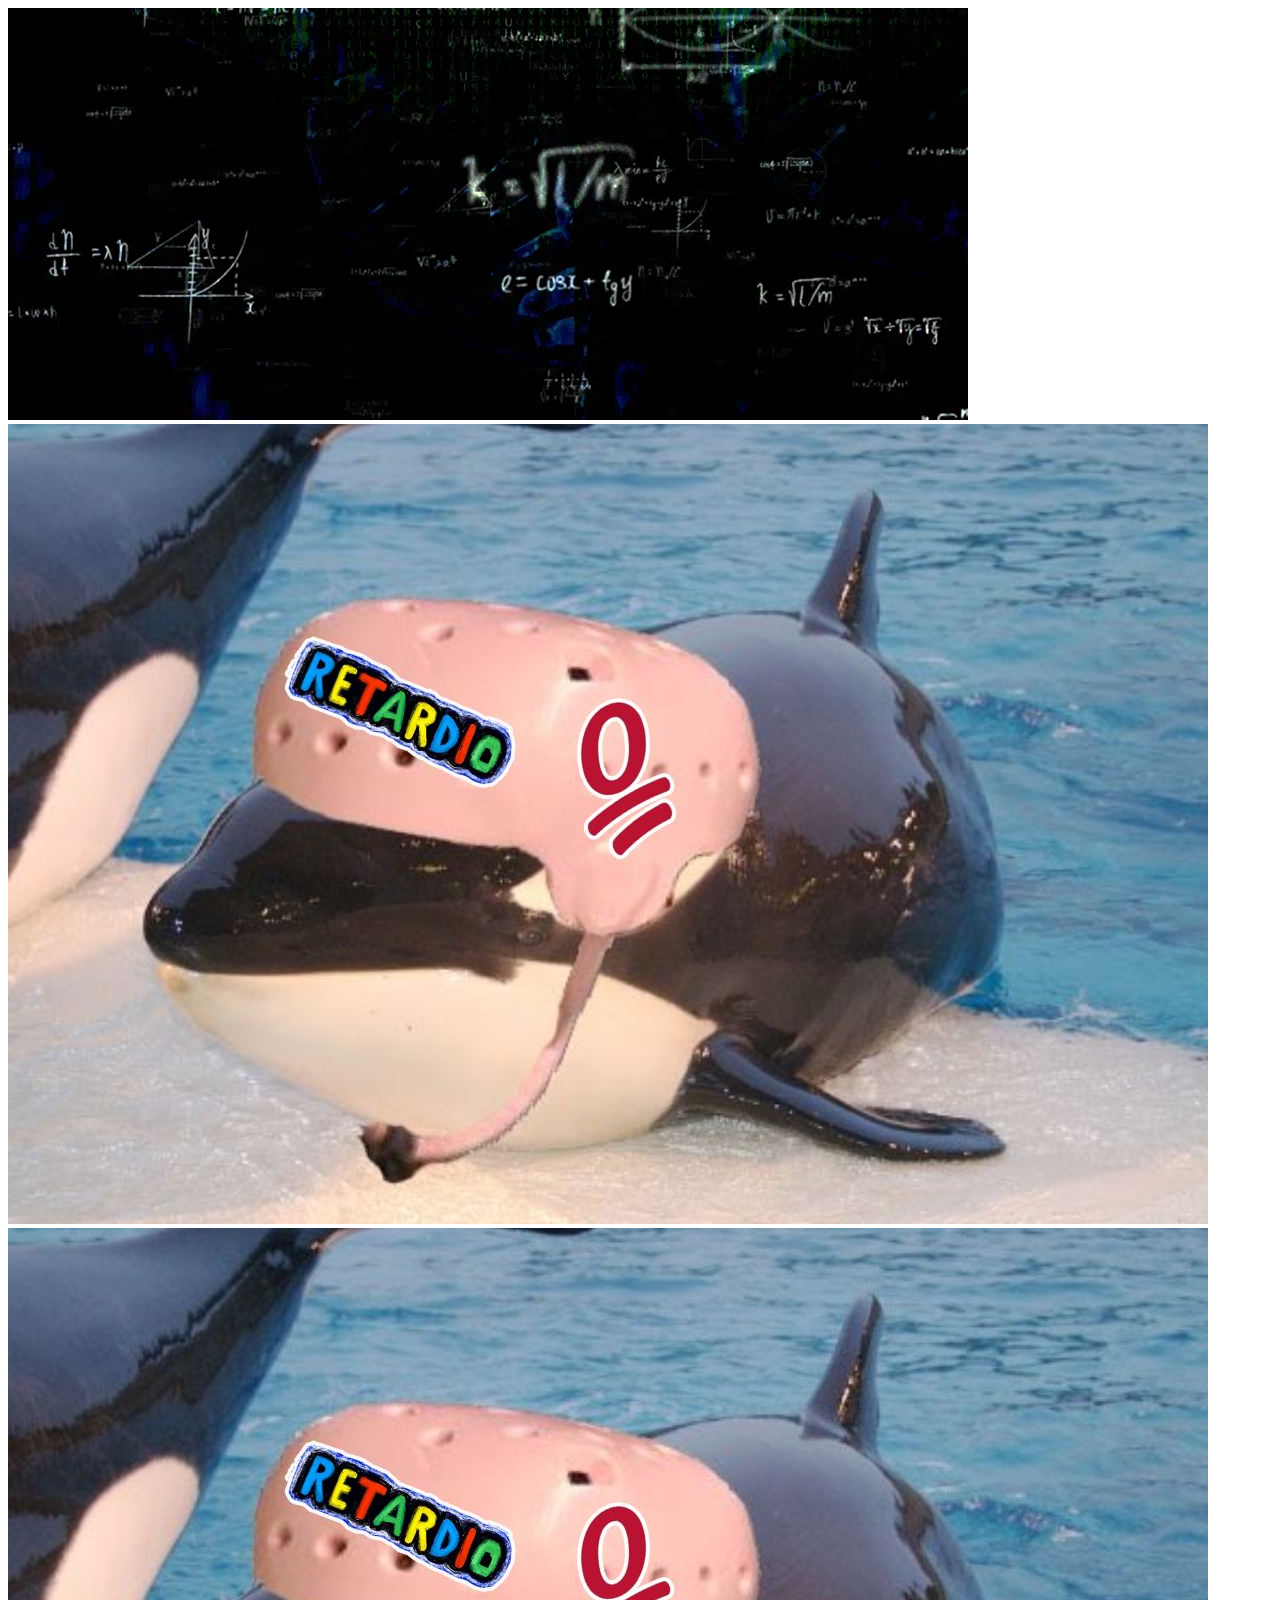
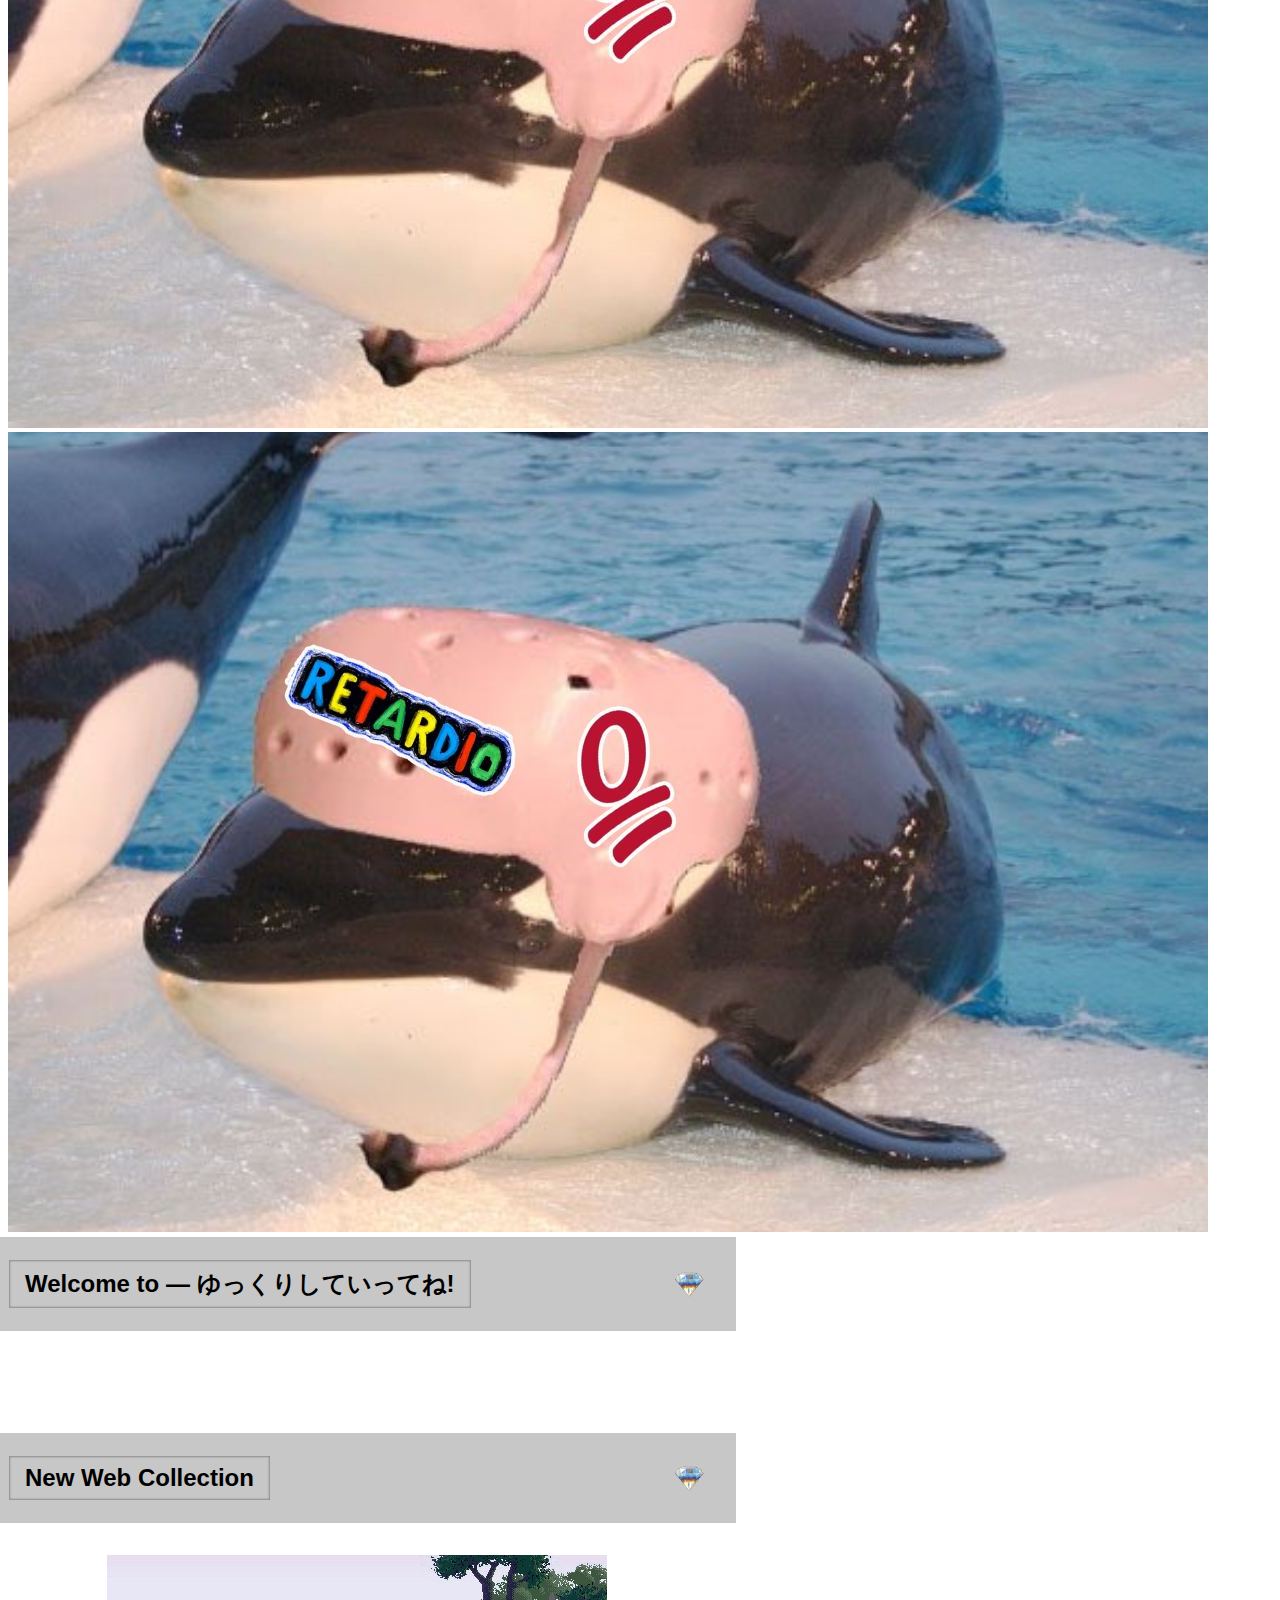
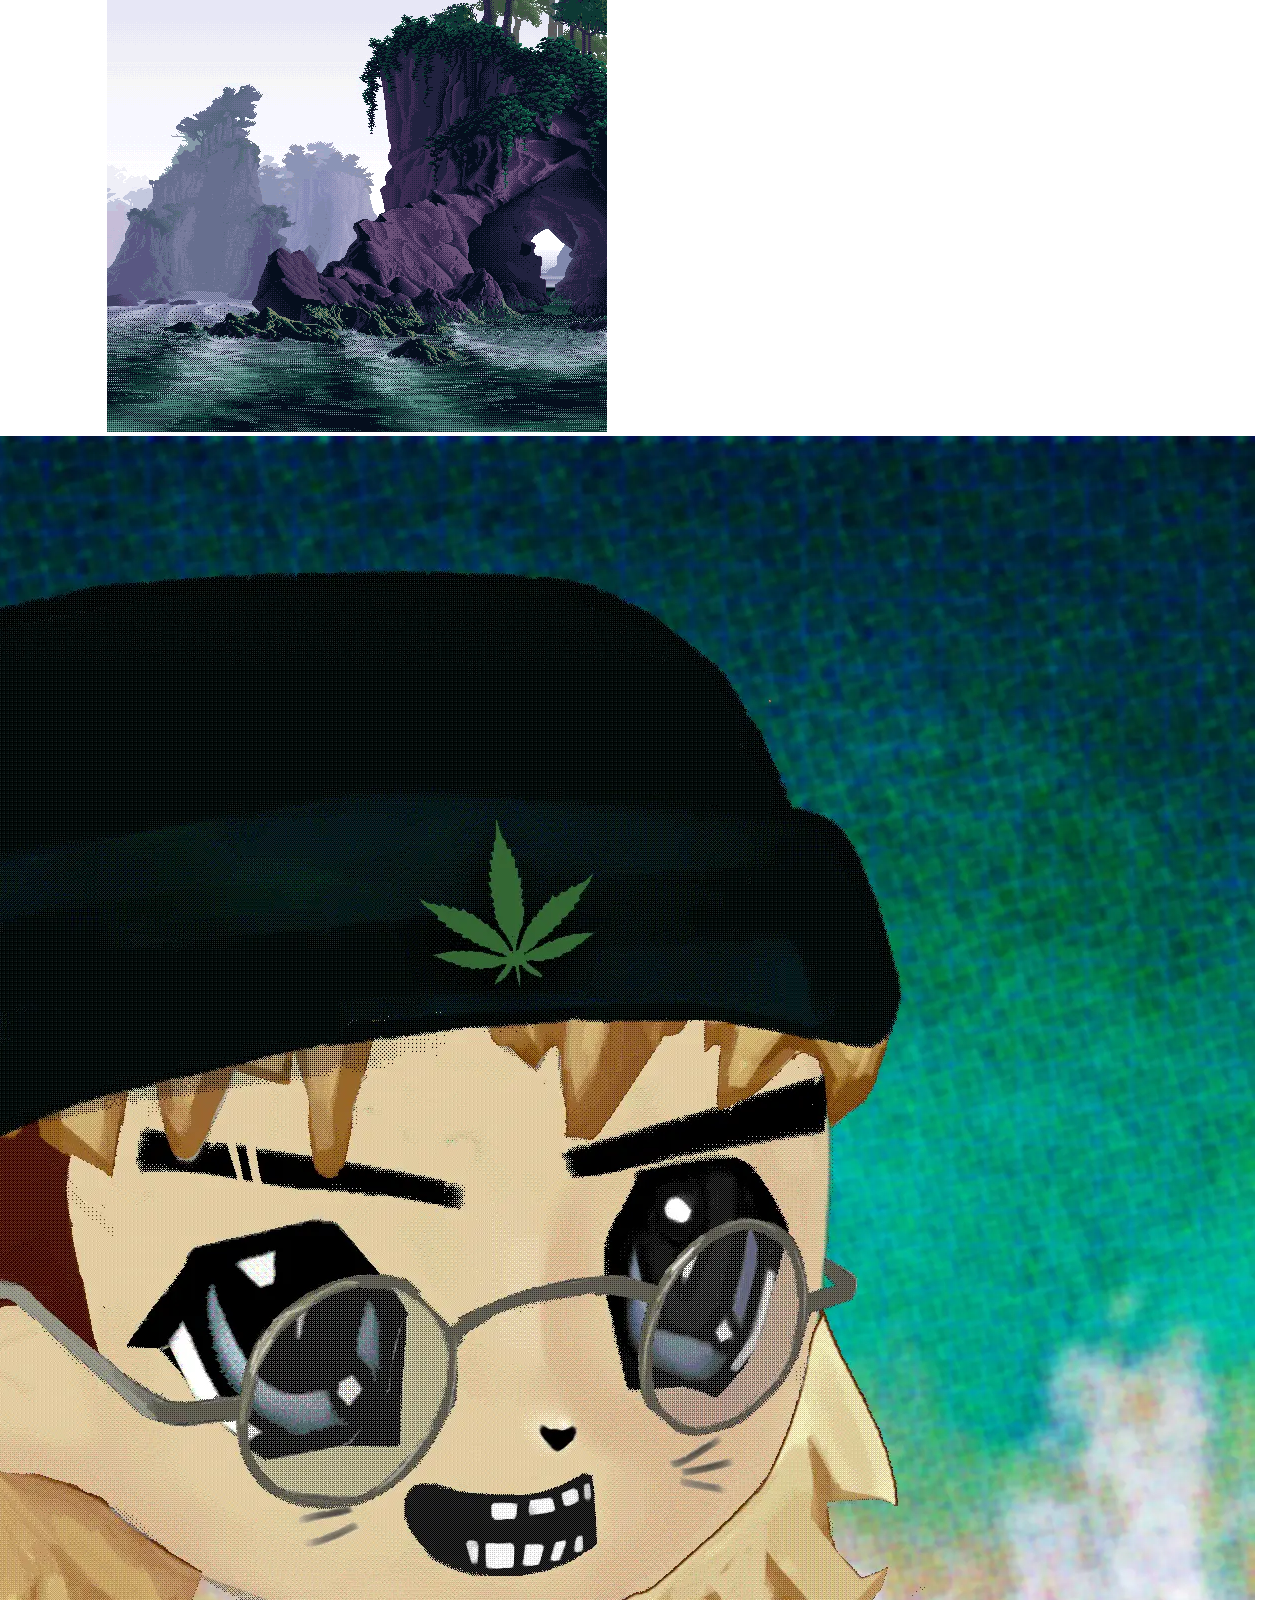
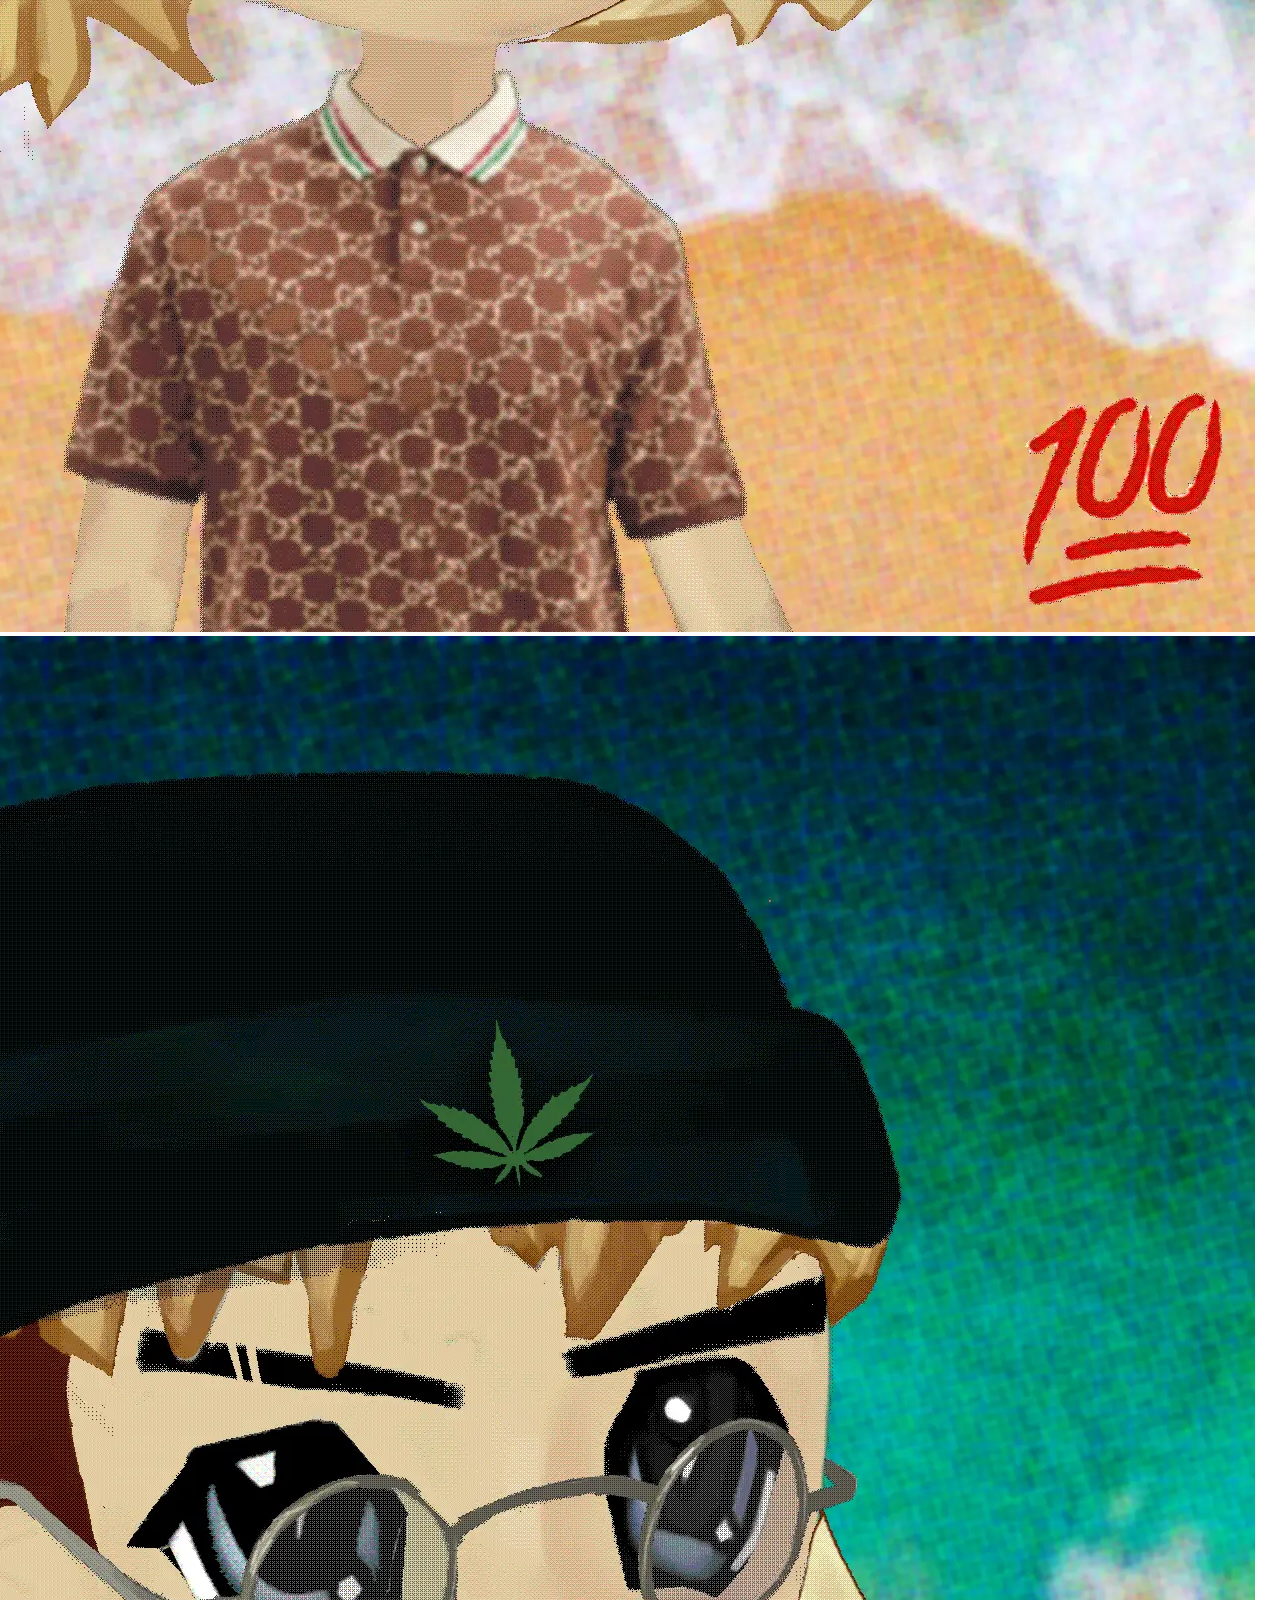
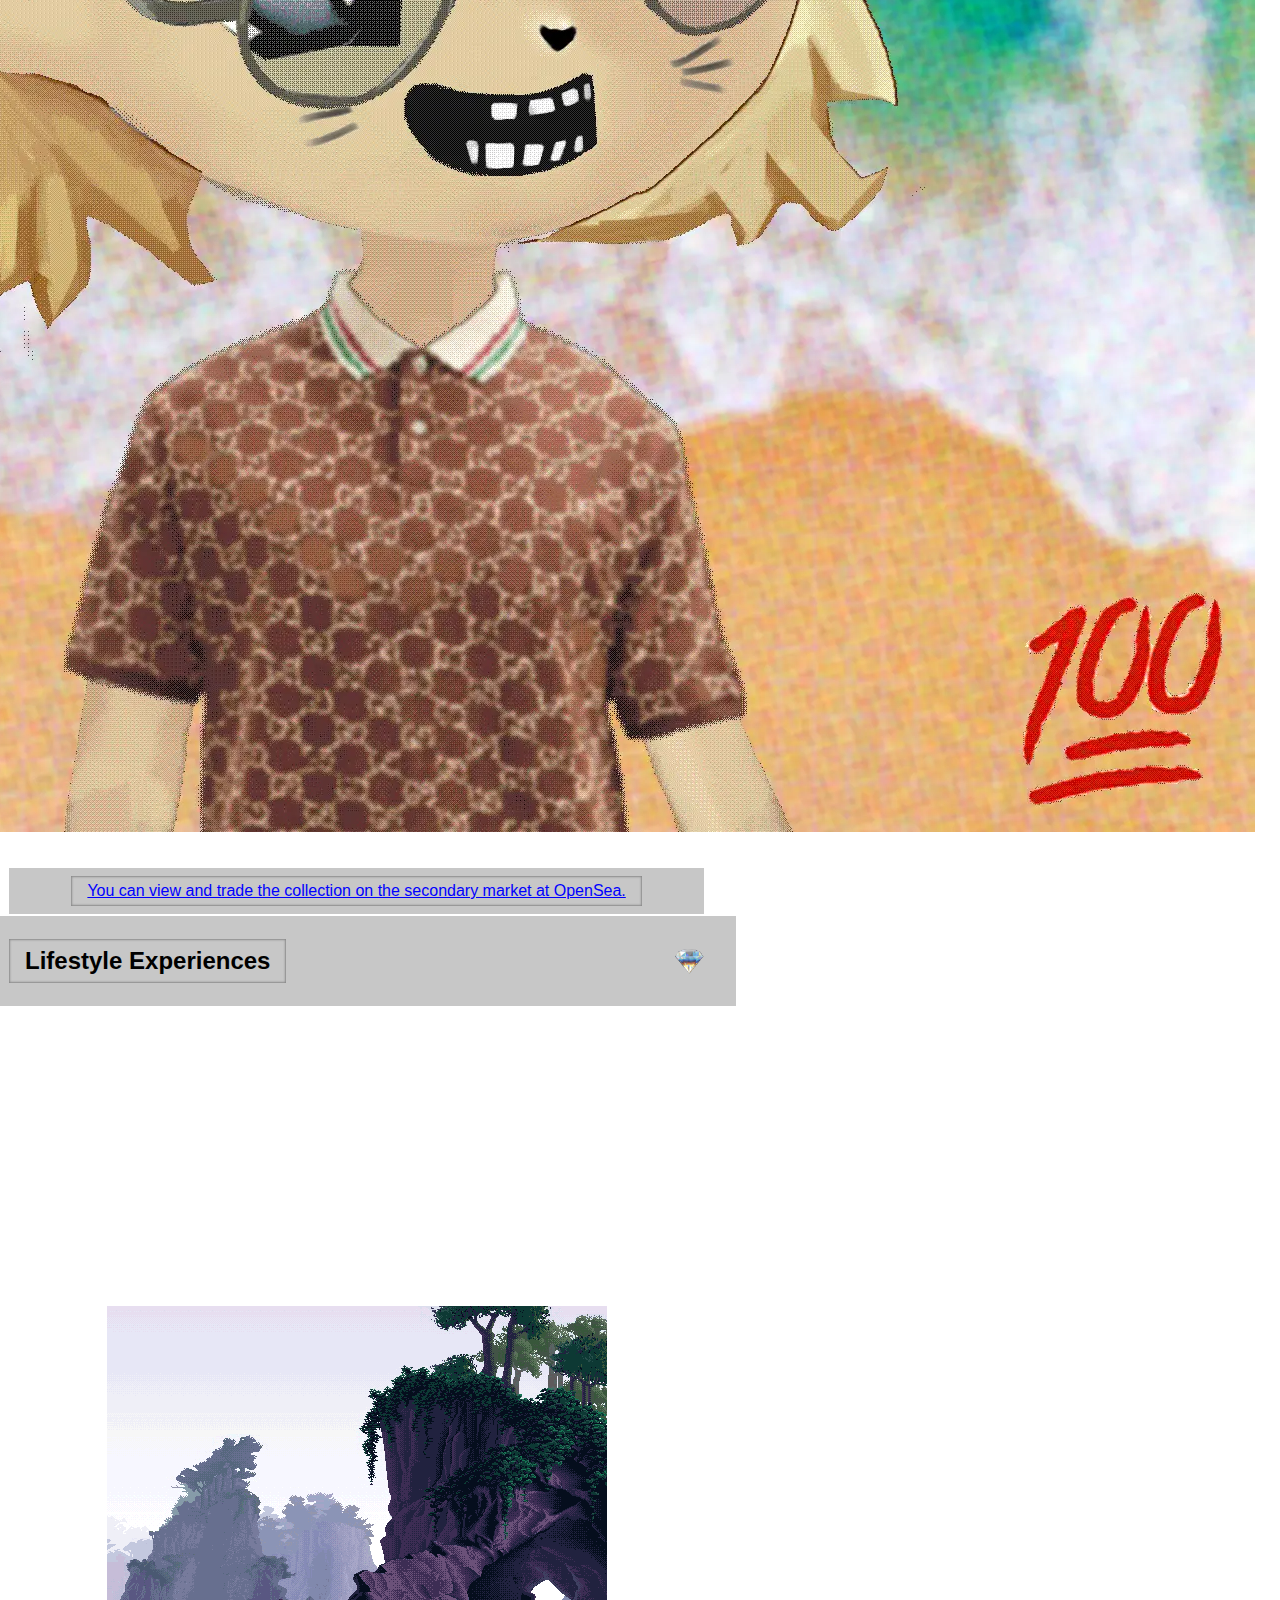
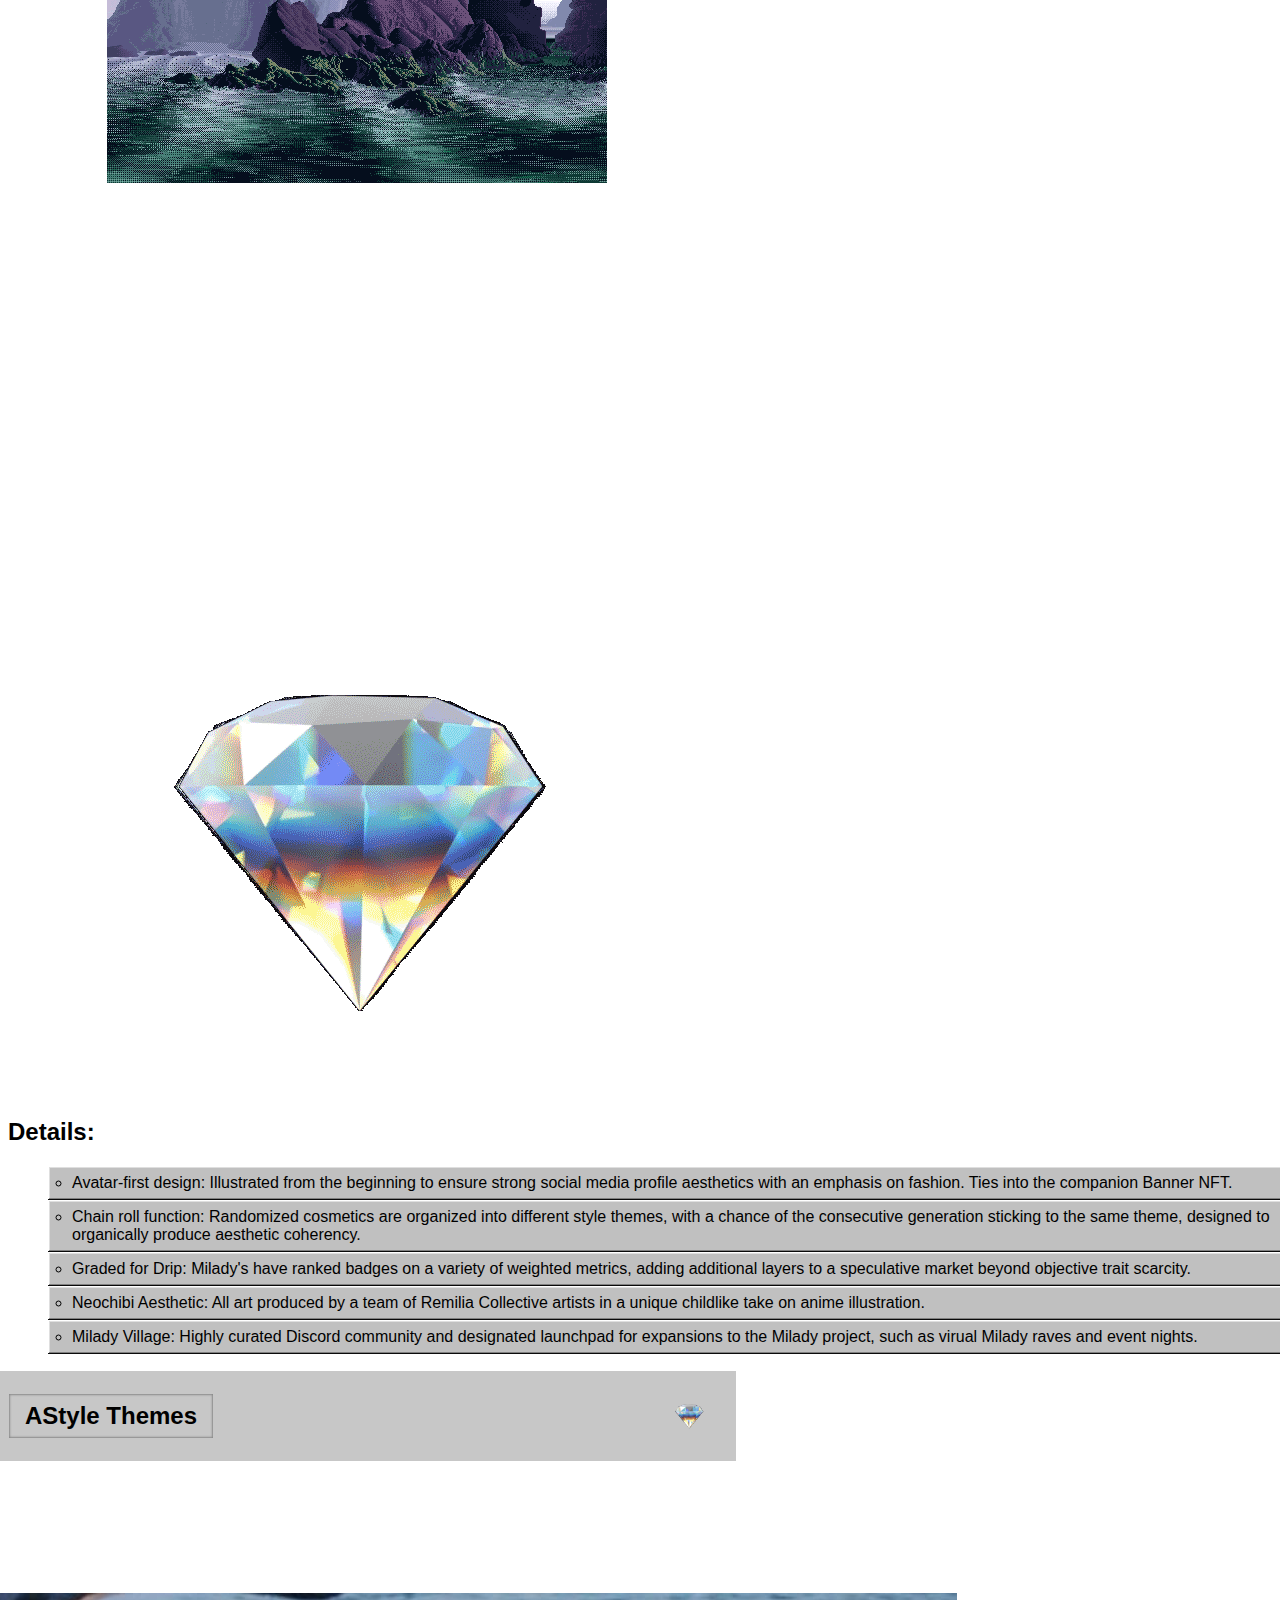
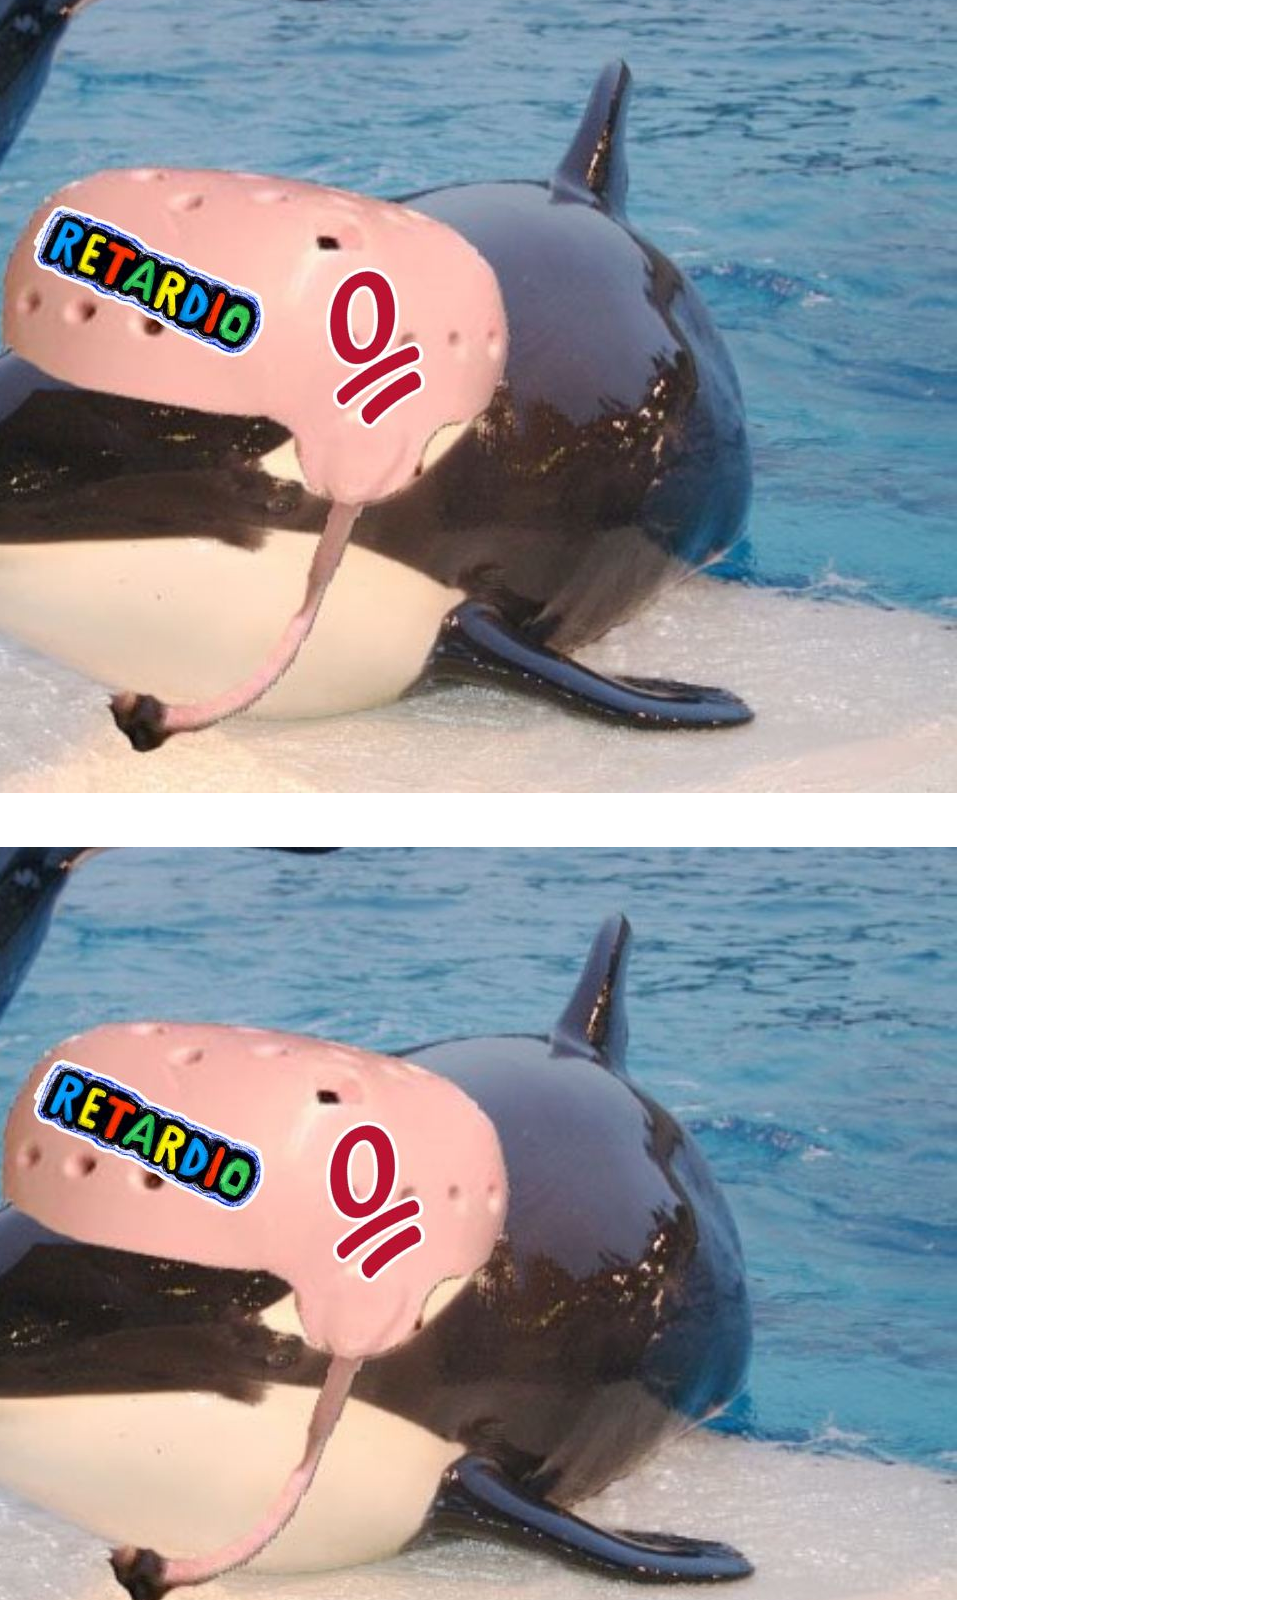
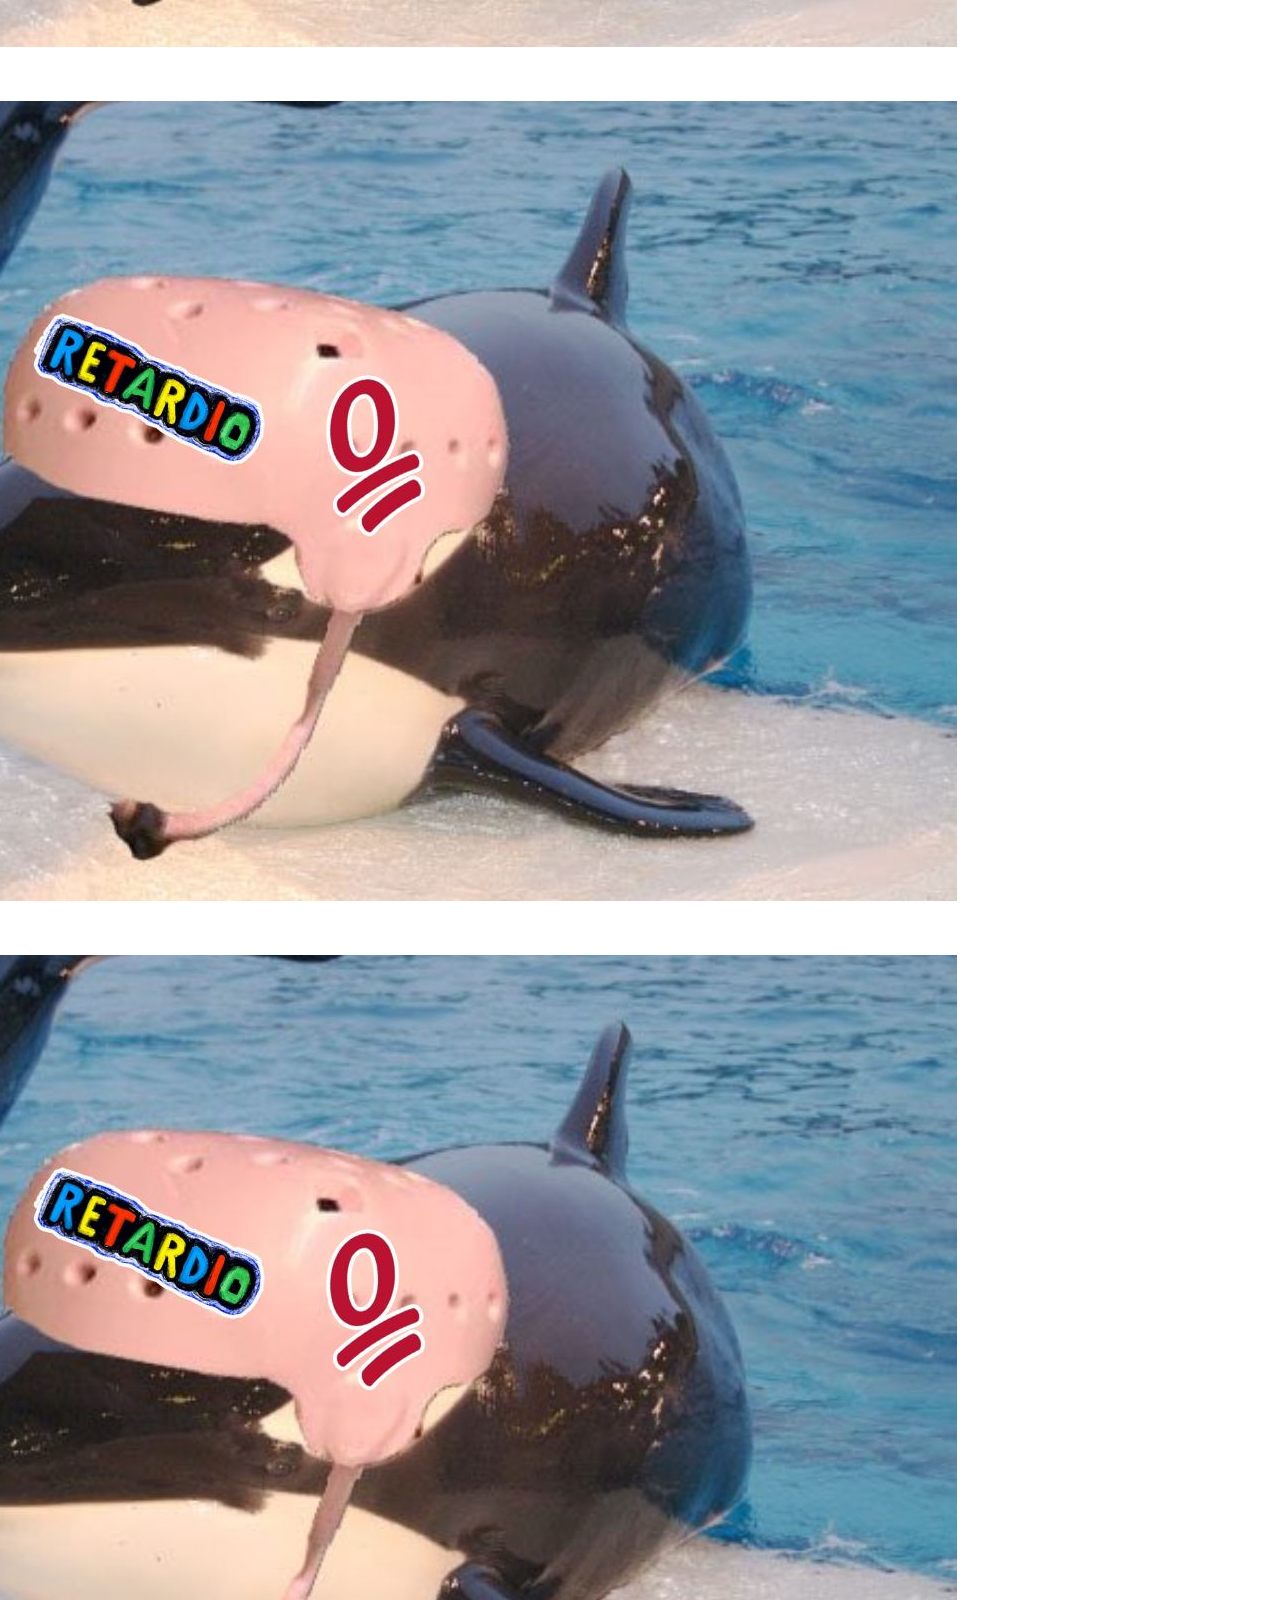
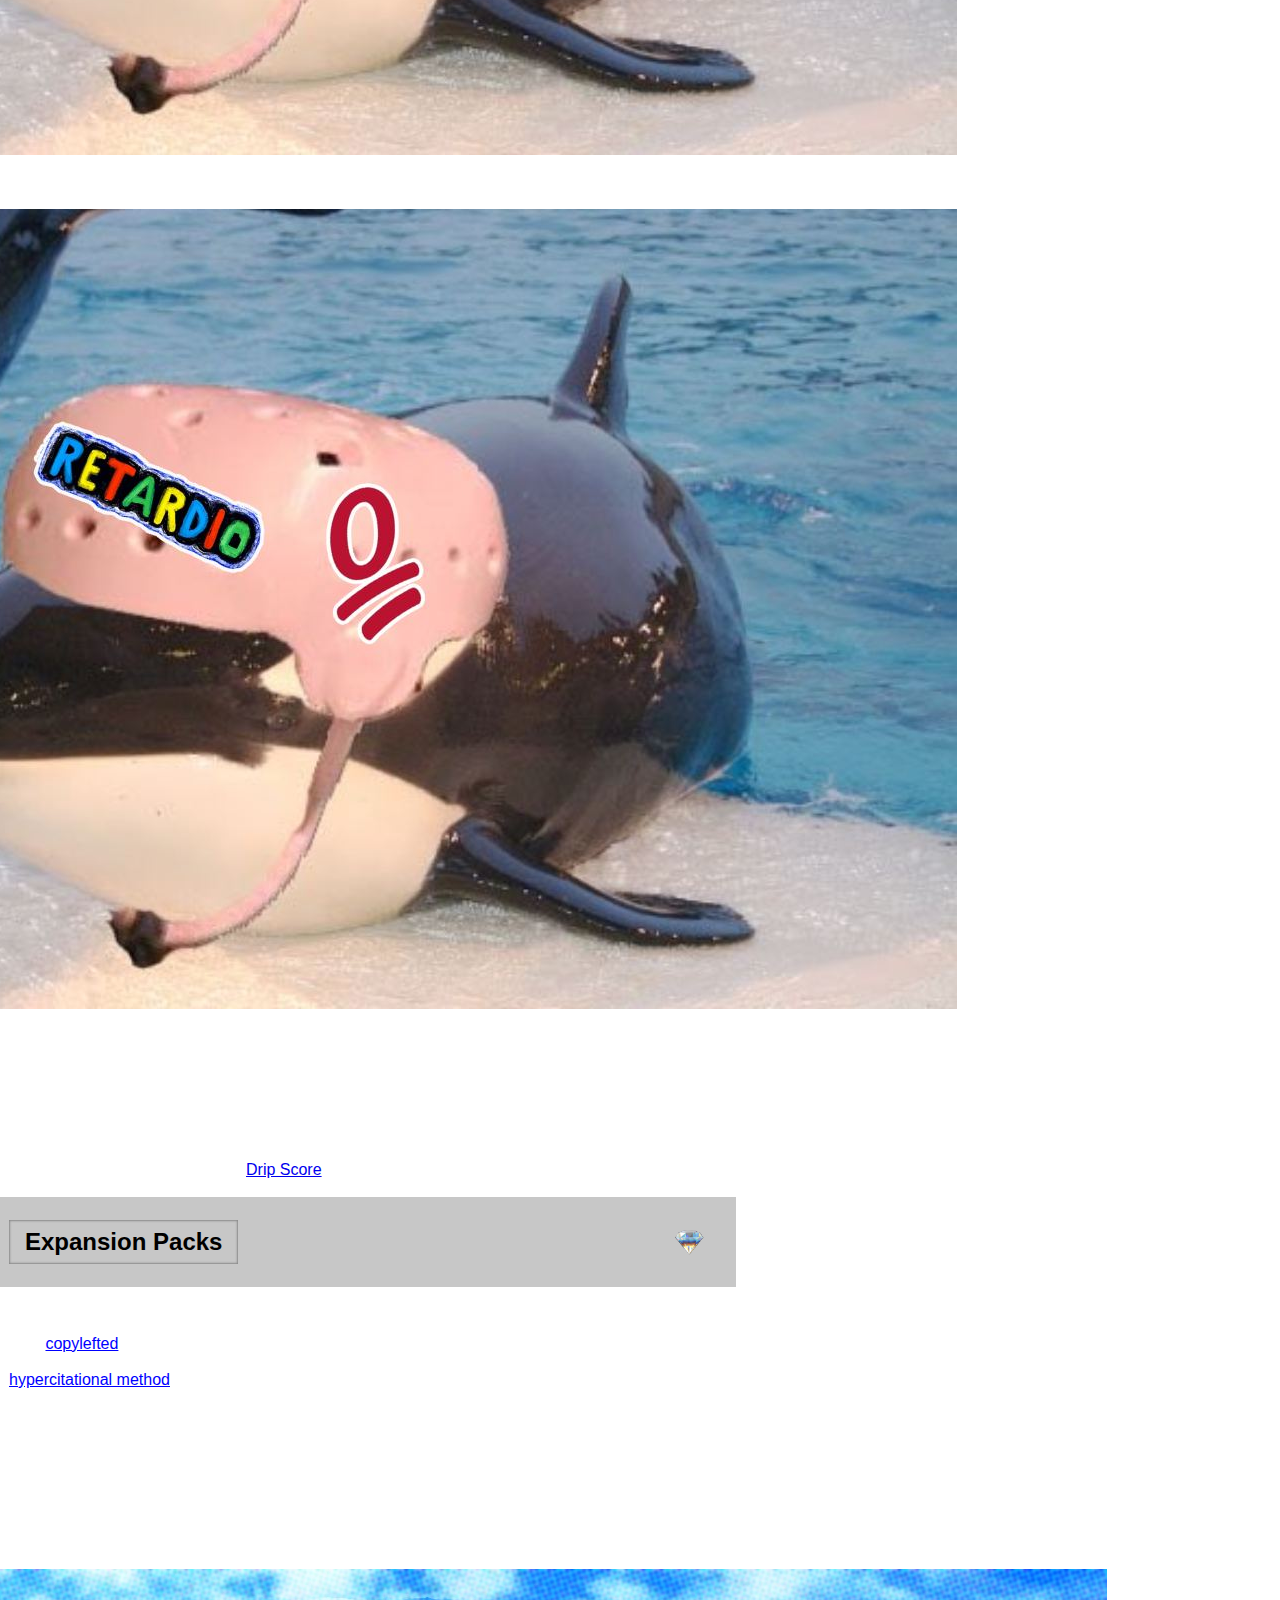
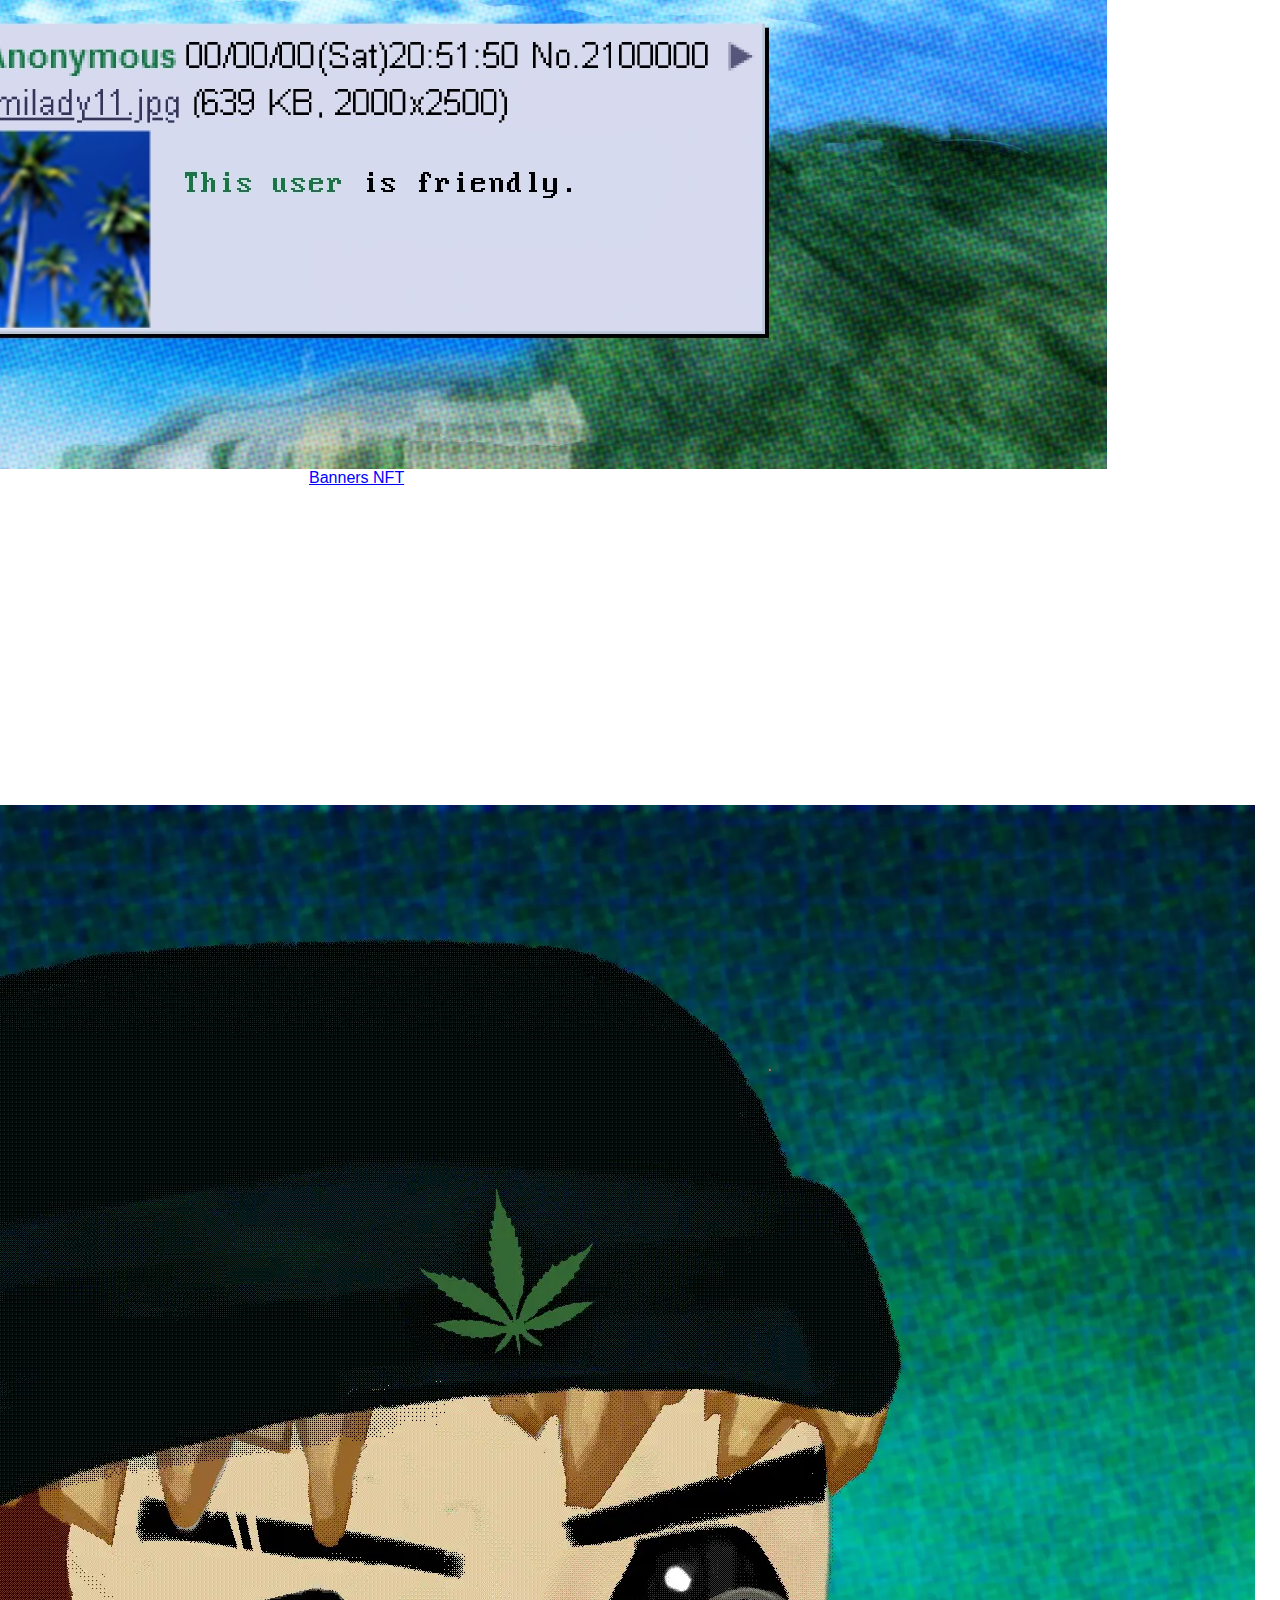
==== index.html @ 169d7802 "update" ====
<!DOCTYPE html>
<html lang="en">
<head>
    <meta charset="UTF-8">
    <meta name="viewport" content="width=device-width, initial-scale=1.0">
    
    <!-- AOS scroll effect cdn --> 
    <link rel="stylesheet" href="https://cdnjs.cloudflare.com/ajax/libs/aos/2.3.4/aos.css" />
    <!-- tailwind css cdn -->
    <script src="https://cdn.tailwindcss.com"></script>
    <!-- css link -->
    <link rel="stylesheet" href="./static/css/style.css">
    <link rel="stylesheet" href="./static/css/responsive.css">
    <title>new web</title>
</head>
<body>

    <div class="w-full min-h-[100vh] h-auto   max-w-[100%] relative overflow-hidden flex flex-col items-center pt-[50px]  gap-6">

        <div class="bg fixed top-0 left-0 h-full w-full z-0">
            <img src="./static/images/bgImage.webp" alt="" class="w-full h-full">
        </div>

        <!-- image head -->
         <div class="flex relative justify-center items-center border-2 border-black">
            <img src="./static/images/asdd.jpg" alt="head" class="w-[200px] h-auto">
            <img src="./static/images/asdd.jpg" alt="head" class="w-[200px] h-auto">
            <img src="./static/images/asdd.jpg" alt="head" class="w-[200px] h-auto">
         </div>
        
        <!-- welcome  -->
        <div class="banner gap-2">

            <div class="bannerTitle">
                <h2 class="xl:text-[1.1vw]">Welcome to  — ゆっくりしていってね!</h2>

                <img src="./static/images/diamond.gif" alt="diamond">
            </div> 

            <p class="bannerText w-[90%]">Lorem ipsum dolor sit amet consectetur adipisicing elit. Culpa ducimus tempora ullam veniam consequuntur minus provident debitis dolorum? Aspernatur quam repelle.</p>

        </div>

        <div class="lines w-[55%] h-[1px] bg-white relative opacity-60"></div>

        <!-- colletion -->
        <div class="banner">
            <div class="bannerTitle">
                <h2 class="xl:text-[1.1vw]">New Web Collection</h2>

                <img src="./static/images/diamond.gif" alt="diamond">
            </div>

            <div class="imagesBanner  max-lg:flex-col flex-row gap-2 ">
                <div class="w-full lg:w-[70%]">
                    <img src="./static/images/minecraft.gif" alt="" class="w-full h-auto">
                </div>
                <div class="w-full lg:w-[32%] flex flex-col items-center justify-center gap-4">
                    <img src="./static/images/asdd.png" alt="">
                    <img src="./static/images/asdd.png" alt="">
                </div>
            </div>

            <div class="bannerLinkContainer">
                <a href="#" class="bannerLink shadow">You can view and trade the  collection on the secondary market at OpenSea.</a>
            </div>


        </div>

        <div class="lines w-[55%] h-[1px] bg-white relative opacity-60"></div>

        <!-- lifestyle experience --> 
        <div class="banner gap-2 pb-6">

            <div class="bannerTitle">
                <h2 class="xl:text-[1.1vw]">Lifestyle Experiences</h2>

                <img src="./static/images/diamond.gif" alt="diamond">
            </div>

            <p class="bannerText w-[95%] relative leading-[1.1]">
                Lorem ipsum dolor sit amet consectetur adipisicing elit. Sed vitae eum similique mollitia labore veniam hic ad unde qui, quis dolor quia sequi consequatur. Placeat officiis beatae assumenda commodi velit!
            </p>

            <div class="w-full relative bg-white h-[1px] opacity-60"></div>

            <p class="bannerText w-[95%] relative leading-[1.1]">
               <span class="font-bold"> Lorem ipsum dolor:</span> sit amet consectetur adipisicing elit. Sed vitae eum similique mollitia labore veniam hic ad unde qui, quis dolor quia sequi consequatur. Placeat officiis beatae assumenda commodi velit!
            </p>

            <div class="imagesBanner text-center mt-4">
                <img src="./static/images/minecraft.gif" alt="" class="w-[60%] h-auto">
                <p>Lorem, ipsum dolor sit amet consectetur adipisicing elit. </p>
            </div>
 
            <div class="w-full relative bg-white h-[1px] opacity-60 mt-6"></div>

            <p class="bannerText w-[95%] relative leading-[1.1]">
                <span class="font-bold"> Lorem ipsum dolor:</span> sit amet consectetur adipisicing elit. Sed vitae eum similique mollitia labore veniam hic ad unde qui, quis dolor quia sequi consequatur. Placeat officiis beatae assumenda commodi velit!
             </p>
 
             <div class="imagesBanner text-center mt-4">
                 <img src="./static/images/bg4final.webp" alt="" class="w-[60%] h-auto">
                 <p>Lorem, ipsum dolor sit amet consectetur adipisicing elit. </p>
             </div>
 
            <div class="w-full relative bg-white h-[1px] opacity-60 mt-6"></div>

            <p class="bannerText w-[95%] relative leading-[1.1]">
                <span class="font-bold"> Lorem ipsum dolor:</span> sit amet consectetur adipisicing elit. Sed vitae eum similique mollitia labore veniam hic ad unde qui, quis dolor quia sequi consequatur. Placeat officiis beatae assumenda commodi velit!
             </p>
 
             <div class="imagesBanner text-center mt-4">
                 <img src="./static/images/diamond.gif" alt="" class="w-[60%] h-auto">
                 <p>Lorem, ipsum dolor sit amet consectetur adipisicing elit. </p>
             </div>


        </div>

        <div class="lines w-[55%] h-[1px] bg-white relative opacity-60"></div>

          <!-- AStyle Themes banner -->

          <div class="details w-[90%] lg:w-[55%] flex flex-col items-center relative">
            <h2 class="text-white mb-6 font-bold text-[1.4rem]">Details:</h2>

            <ul class="w-full flex flex-col items-center gap-4">
                <div class="list listCircle  ">
                    <li class="text-black ">
                        <span class="font-bold">Avatar-first design:</span> Illustrated from the beginning to ensure strong social media profile aesthetics with an emphasis on fashion. Ties into the companion Banner NFT.
                    </li>
                </div>
                <div class="list listCircle  ">
                    <li class="text-black ">
                        <span class="font-bold">Chain roll function:</span> Randomized cosmetics are organized into different style themes, with a chance of the consecutive generation sticking to the same theme, designed to organically produce aesthetic coherency.
                    </li>
                </div>
                <div class="list listCircle  ">
                    <li class="text-black ">
                        <span class="font-bold">Graded for Drip:</span> Milady's have ranked badges on a variety of weighted metrics, adding additional layers to a speculative market beyond objective trait scarcity.
                    </li>
                </div>
                <div class="list listCircle  ">
                    <li class="text-black ">
                       <span class="font-bold"> Neochibi Aesthetic:</span> All art produced by a team of Remilia Collective artists in a unique childlike take on anime illustration.
                    </li>
                </div>
                <div class="list listCircle  ">
                    <li class="text-black ">
                        <span class="font-bold">Milady Village:</span> Highly curated Discord community and designated launchpad for expansions to the Milady project, such as virual Milady raves and event nights.
                    </li>
                </div>
            </ul>
          </div>

        <div class="banner gap-2 text-left">

            <div class="bannerTitle text-left">
                <h2 class="xl:text-[1.1vw]">AStyle Themes</h2>

                <img src="./static/images/diamond.gif" alt="diamond">
            </div>  

            <p class="bannerText w-[95%]">generate a variety of accessories, but the two primary cosmetics - Hat & Shirt - are each divided into five major style themes inspired by Tokyo fashion tribes:</p>
 
            <div class="imagesCol flex flex-wrap justify-center items-center px-10 gap-6">

                <div class="image w-[27%]">
                    <img src="./static/images/asdd.jpg" alt="">
                    <p class="">lorem</p>
                </div>

                <div class="image w-[27%]">
                    <img src="./static/images/asdd.jpg" alt="">
                    <p class="">lorem</p>
                </div>

                <div class="image w-[27%]">
                    <img src="./static/images/asdd.jpg" alt="">
                    <p class="">lorem</p>
                </div>

                <div class="image w-[27%]">
                    <img src="./static/images/asdd.jpg" alt="">
                    <p class="">lorem</p>
                </div>

                <div class="image w-[27%]">
                    <img src="./static/images/asdd.jpg" alt="">
                    <p class="">lorem</p>
                </div>

            </div>

            <div class="lines w-full relative bg-white h-[1px] opacity-60 "></div>

            <p class="bannerText w-[97%] pb-2">
                
                The bottom border of a  card is defined by its theme(s). A  whose Hat & Shirt cosmetic share the same theme receives +5 on their <a href="#">Drip Score</a>.

            </p>

        </div>

        <div class="lines w-[55%] h-[1px] bg-white relative opacity-60"></div>

         <!-- Expansion Packs -->
         <div class="banner gap-2 pb-6">

            <div class="bannerTitle">
                <h2 class="xl:text-[1.1vw]">Expansion Packs</h2>

                <img src="./static/images/diamond.gif" alt="diamond">
            </div>

            <p class="bannerText w-[95%] relative leading-[1.1]">
                As a <a href="#" class="bannerLink">copylefted</a> brand,  supports a thriving ecosystem of derivative projects from its fan community. Remilia Collective also produces official expansions given away to  holders following our <a href="#" class="bannerLink">hypercitational method</a>.
            </p>

            <div class="w-full relative bg-white h-[1px] opacity-60"></div>

            <p class="bannerText w-[95%] relative leading-[1.1]">
                <span class="font-bold">Banners NFT:</span> Generative NFT header photo series, a free mint offered to holders, made in collaboration with the community's submitted captions.
            </p>

            <div class="imagesBanner text-center mt-4">
                <img src="./static/images/banners.jpg" alt="" class="w-[80%] h-auto">
                <a href="#" class="bannerLink">Banners NFT</a>
            </div>

            <p class="bannerText w-[90%] lg:w-[70%]">
                Banners recontextualizes the userboxes of early internet personalization into modern social media platforms, with a syncretic design citing wikipedia userpages, forum signatures, and operating system themes and text content detourning the basic element of userbox self-description with absurd, aesthetic and hypercitational references.
            </p>
 
            <div class="w-full relative bg-white h-[1px] opacity-60 mt-6"></div>

            <p class="bannerText w-[95%] relative leading-[1.1]">
               <span class="font-bold"> Redacted Babies: </span> Companion collection to Maker, as the canonical zoomer little brother to. Where explores Japanese style tribes,  uses the neochibi pfp framework to engage reactionary, schizophrenic and zoomer aesthetics.
             </p>
 
             <div class="imagesBanner text-center mt-4">
                 <img src="./static/images/asdd.png" alt="" class="w-[60%] h-auto">
                 <a href="#" class="bannerLink">Remilio #3452</a>
             </div>
 
             <p class="bannerText w-[90%] lg:w-[70%]">
                 design extends one of the earliest forks of the "OG " edits, predating the  Maker NFT.
            </p>

            <div class="w-full relative bg-white h-[1px] opacity-60 mt-6"></div>

            <p class="bannerText w-[95%] relative leading-[1.1]">
            <span class="font-bold">That B.I.T.C.H.:</span> Surprise free mint offered directly from contract, featuring in a bootleg english t-shirt each spelling out B-I-T-C-H with random words.
              </p>
  
              <div class="imagesBanner text-center mt-4">
                  <img src="./static/images/asdd.png" alt="" class="w-[60%] h-auto">
                  <a href="#" class="bannerLink"> That B.I.T.C.H.</a>
              </div>

              <p class="bannerText w-[90%] lg:w-[70%]">
                Words used for the random generation were sourced from cultural critic Angelicism01's essay on , "NO  NFTS, NOT NOW" with Chief Keef's "Finally Rich", and Chief Keef's "Kush with them Beans," as a playful and irreverent response to the environmental and capitalist criticisms made in Angelicism01's review, as a commentary on the inevitable cultural subsumption process of capitalism.
           </p>

        </div>

      

        <!-- about banner -->
        <div class="banner gap-2 text-center">

            <div class="bannerTitle text-left">
                <h2 class="xl:text-[1.1vw]">About — プリンセスメーカーについて</h2>

                <img src="./static/images/diamond.gif" alt="diamond">
            </div>  

            <p class="bannerText w-[95%] text-left">Lorem ipsum dolor sit amet consectetur adipisicing elit. Eligendi similique, expedita iusto vero veniam eveniet fuga sunt deserunt.</p>

            <div class="w-full relative bg-white h-[1px] opacity-60"></div>

            <div class="links flex justify-center items-center gap-3 h-[30px] flex-wrap">

                <a href="#discord" class="buttonBannerLink"> 
                     Community Discord
                </a>

                <div class="lines h-full opacity-60 w-[2px] relative bg-white"></div>
 
                <a href="#twitter" class="buttonBannerLink"> 
                    Twitter
               </a>

                <div class="lines h-full opacity-60 w-[2px] relative bg-white"></div>
 
                <a href="#telegram" class="buttonBannerLink"> 
                    Telegram
               </a>

            </div>
          
            <!-- <div class="links flex justify-center items-center gap-3 h-[30px] flex-wrap">

                <a href="#discord" class="bannerLink">  Community Discord</a>

                <div class="lines h-full w-[2px] relative bg-white"></div>
                
                <a href="#Twitter" class="bannerLink">  Official Twitter</a>

                <div class="lines h-full w-[2px] relative bg-white"></div>
                
                <a href="#Contract" class="bannerLink">  Contract</a>


            </div> -->

            <div class="w-full relative bg-white h-[1px] opacity-60"></div>

            <p class="bannerText">All branding, assets and NFT's are copylefted under the <a href="#license" class="bannerLink">Viral Public License.</a></p>

        </div>

        <!-- bg image border -->
         <div class="w-full h-auto object-contain relative mt-7">
            <img src="./static/images/bgBorderImg.webp" alt="" class="w-full h-auto object-contain">
            <img src="./static/images/bg4final.webp" alt="" class="w-full h-auto object-contain">
         </div>
 

    </div>
    
</body>
</html>
---- static/css/style.css ----
body{
    font-family: "ãƒ’ãƒ©ã‚®ãƒŽè§’ã‚´ Pro W3", "Hiragino Kaku Gothic Pro", Osaka,
    "ãƒ¡ã‚¤ãƒªã‚ª", Meiryo, "MS Pã‚´ã‚·ãƒƒã‚¯", "MS PGothic", farial, helvetica,
    clean, sans-serif;
}


::-webkit-scrollbar {
    width: 16px;
}

::-webkit-scrollbar:horizontal {
    height: 17px
}

::-webkit-scrollbar-corner {
    background: #dfdfdf;
}

::-webkit-scrollbar-track {
    background-image: url("data:image/svg+xml;charset=utf-8,%3Csvg width='2' height='2' fill='none' xmlns='http://www.w3.org/2000/svg'%3E%3Cpath fill-rule='evenodd' clip-rule='evenodd' d='M1 0H0v1h1v1h1V1H1V0z' fill='silver'/%3E%3Cpath fill-rule='evenodd' clip-rule='evenodd' d='M2 0H1v1H0v1h1V1h1V0z' fill='%23fff'/%3E%3C/svg%3E"); 
}

::-webkit-scrollbar-thumb {
    background-color: #dfdfdf;
    box-shadow: inset -1px -1px #0a0a0a,inset 1px 1px #fff,inset -2px -2px grey,inset 2px 2px #dfdfdf
}

::-webkit-scrollbar-button:horizontal:end:increment,::-webkit-scrollbar-button:horizontal:start:decrement,::-webkit-scrollbar-button:vertical:end:increment,::-webkit-scrollbar-button:vertical:start:decrement {
    display: block;
}

::-webkit-scrollbar-button:vertical:start {
    height: 17px;
    background-image: url("data:image/svg+xml;charset=utf-8,%3Csvg width='16' height='17' fill='none' xmlns='http://www.w3.org/2000/svg'%3E%3Cpath fill-rule='evenodd' clip-rule='evenodd' d='M15 0H0v16h1V1h14V0z' fill='%23DFDFDF'/%3E%3Cpath fill-rule='evenodd' clip-rule='evenodd' d='M2 1H1v14h1V2h12V1H2z' fill='%23fff'/%3E%3Cpath fill-rule='evenodd' clip-rule='evenodd' d='M16 17H0v-1h15V0h1v17z' fill='%23000'/%3E%3Cpath fill-rule='evenodd' clip-rule='evenodd' d='M15 1h-1v14H1v1h14V1z' fill='gray'/%3E%3Cpath fill='silver' d='M2 2h12v13H2z'/%3E%3Cpath fill-rule='evenodd' clip-rule='evenodd' d='M8 6H7v1H6v1H5v1H4v1h7V9h-1V8H9V7H8V6z' fill='%23000'/%3E%3C/svg%3E")
}

::-webkit-scrollbar-button:vertical:end {
    height: 17px;
    background-image: url("data:image/svg+xml;charset=utf-8,%3Csvg width='16' height='17' fill='none' xmlns='http://www.w3.org/2000/svg'%3E%3Cpath fill-rule='evenodd' clip-rule='evenodd' d='M15 0H0v16h1V1h14V0z' fill='%23DFDFDF'/%3E%3Cpath fill-rule='evenodd' clip-rule='evenodd' d='M2 1H1v14h1V2h12V1H2z' fill='%23fff'/%3E%3Cpath fill-rule='evenodd' clip-rule='evenodd' d='M16 17H0v-1h15V0h1v17z' fill='%23000'/%3E%3Cpath fill-rule='evenodd' clip-rule='evenodd' d='M15 1h-1v14H1v1h14V1z' fill='gray'/%3E%3Cpath fill='silver' d='M2 2h12v13H2z'/%3E%3Cpath fill-rule='evenodd' clip-rule='evenodd' d='M11 6H4v1h1v1h1v1h1v1h1V9h1V8h1V7h1V6z' fill='%23000'/%3E%3C/svg%3E")
}

::-webkit-scrollbar-button:horizontal:start {
    width: 16px;
    background-image: url("data:image/svg+xml;charset=utf-8,%3Csvg width='16' height='17' fill='none' xmlns='http://www.w3.org/2000/svg'%3E%3Cpath fill-rule='evenodd' clip-rule='evenodd' d='M15 0H0v16h1V1h14V0z' fill='%23DFDFDF'/%3E%3Cpath fill-rule='evenodd' clip-rule='evenodd' d='M2 1H1v14h1V2h12V1H2z' fill='%23fff'/%3E%3Cpath fill-rule='evenodd' clip-rule='evenodd' d='M16 17H0v-1h15V0h1v17z' fill='%23000'/%3E%3Cpath fill-rule='evenodd' clip-rule='evenodd' d='M15 1h-1v14H1v1h14V1z' fill='gray'/%3E%3Cpath fill='silver' d='M2 2h12v13H2z'/%3E%3Cpath fill-rule='evenodd' clip-rule='evenodd' d='M9 4H8v1H7v1H6v1H5v1h1v1h1v1h1v1h1V4z' fill='%23000'/%3E%3C/svg%3E")
}

::-webkit-scrollbar-button:horizontal:end {
    width: 16px;
    background-image: url("data:image/svg+xml;charset=utf-8,%3Csvg width='16' height='17' fill='none' xmlns='http://www.w3.org/2000/svg'%3E%3Cpath fill-rule='evenodd' clip-rule='evenodd' d='M15 0H0v16h1V1h14V0z' fill='%23DFDFDF'/%3E%3Cpath fill-rule='evenodd' clip-rule='evenodd' d='M2 1H1v14h1V2h12V1H2z' fill='%23fff'/%3E%3Cpath fill-rule='evenodd' clip-rule='evenodd' d='M16 17H0v-1h15V0h1v17z' fill='%23000'/%3E%3Cpath fill-rule='evenodd' clip-rule='evenodd' d='M15 1h-1v14H1v1h14V1z' fill='gray'/%3E%3Cpath fill='silver' d='M2 2h12v13H2z'/%3E%3Cpath fill-rule='evenodd' clip-rule='evenodd' d='M7 4H6v7h1v-1h1V9h1V8h1V7H9V6H8V5H7V4z' fill='%23000'/%3E%3C/svg%3E")
}


/* banner */
.banner{
    width: 55%;
    height: auto;
    position: relative;
    z-index: 9;

    border: 1px solid rgba(255, 255, 255, 0.692);

    display: flex;
    flex-direction: column;
    align-items: center;
    gap: 2rem; 
}

.imagesBanner{
    width: 60%;
    height: auto;
    object-fit: contain;

    color: white;

    display: flex;
    flex-direction: column;
    align-items: center;
}

.bannerTitle{
    width: 100%;
    background-color: #C7C7C7;
    /* color: white; */
    font-weight: bold;

    padding: .2rem 2rem;
    
    display: flex;
    justify-content: space-between;
    align-items: center;
}

.bannerTitle h2{
    box-shadow: 0px 0px 2px 1px #0000004F inset;
    padding: .5rem 1rem;
}

.bannerTitle img{
    height: 30px;
    object-fit: contain;
    width: auto;
}

.bannerText{
    color: white;
}

.bannerLink{
    color: blue;
    text-decoration: underline;
    text-align: center;
    transition: .1s ease-in;
    -webkit-transition: .1s ease-in;
    -moz-transition: .1s ease-in;
    -ms-transition: .1s ease-in;
    -o-transition: .1s ease-in;

    max-width: 90%;
}

.bannerLinkContainer{
    width: 100%;
    background-color: #C7C7C7;

    display: flex;
    justify-content: center;
    align-items: center;
    padding: .5rem 0;
}

.bannerLink.shadow{
    box-shadow: 0px 0px 2px 1px #0000004F inset;
    padding: .35rem 1rem;
}

.bannerLink:hover{
    color: white;
}

.bannerLink.shadow:hover{
    color: black;
}

.buttonBannerLink{
    border: none;
    background: silver;
    box-shadow: inset -1px -1px #0a0a0a, inset 1px 1px #fff, inset -2px -2px grey, inset 2px 2px #dfdfdf;

    padding: .25rem .75rem;
}

.buttonBannerLink:active{
    box-shadow: inset -1px -1px #fff,inset 1px 1px #0a0a0a,inset -2px -2px #dfdfdf,inset 2px 2px grey
}


.imagesCol{
    color: white;
    text-align: center;
}

.list{
    width: 100%;
    background: silver;
    box-shadow: inset -1px -1px #0a0a0a, inset 1px 1px #fff, inset -2px -2px grey, inset 2px 2px #dfdfdf;
    padding: .5rem 0 .5rem 1.5rem;
}

.list li{
    list-style-type: circle; 
}
---- static/css/responsive.css ----
@media screen and (max-width:1024px) {
    .banner{
        width: 90%; 
    }

    .bannerTitle{
        padding: 0.5rem 1rem;
    }
}
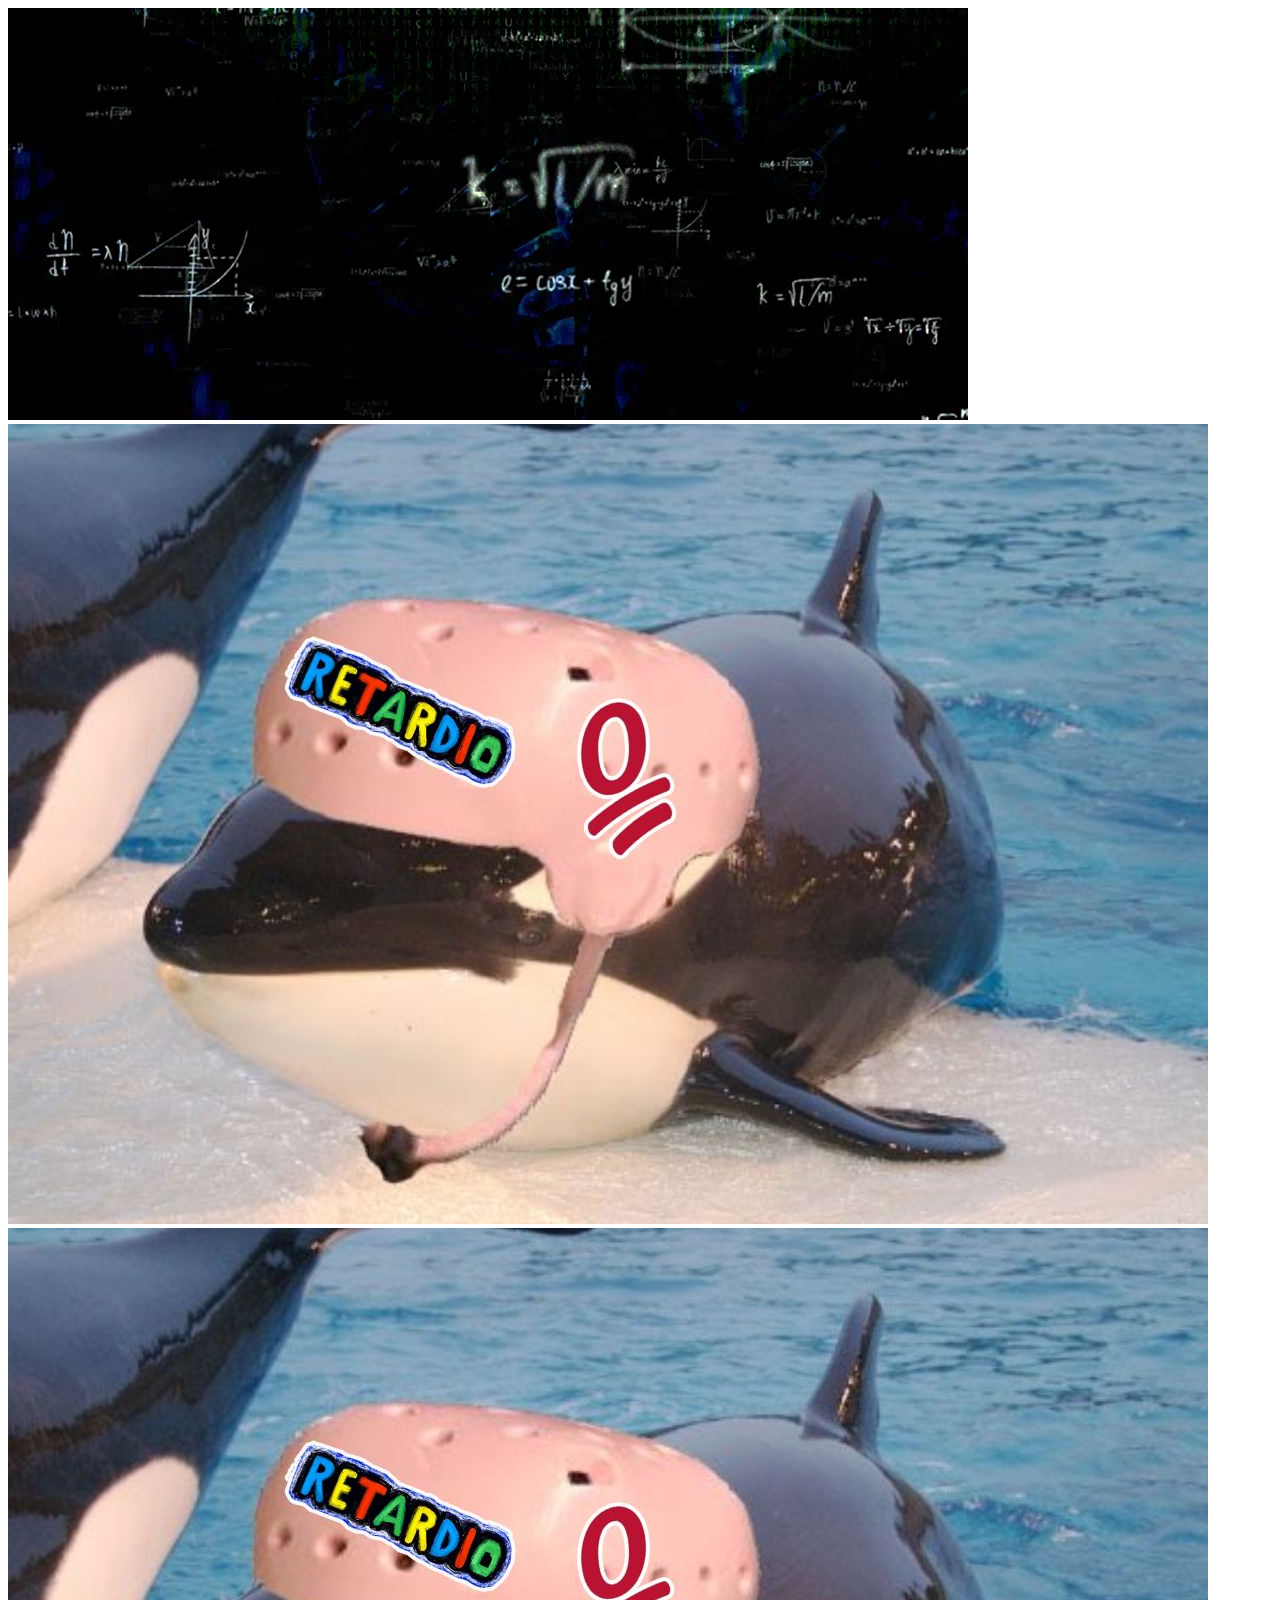
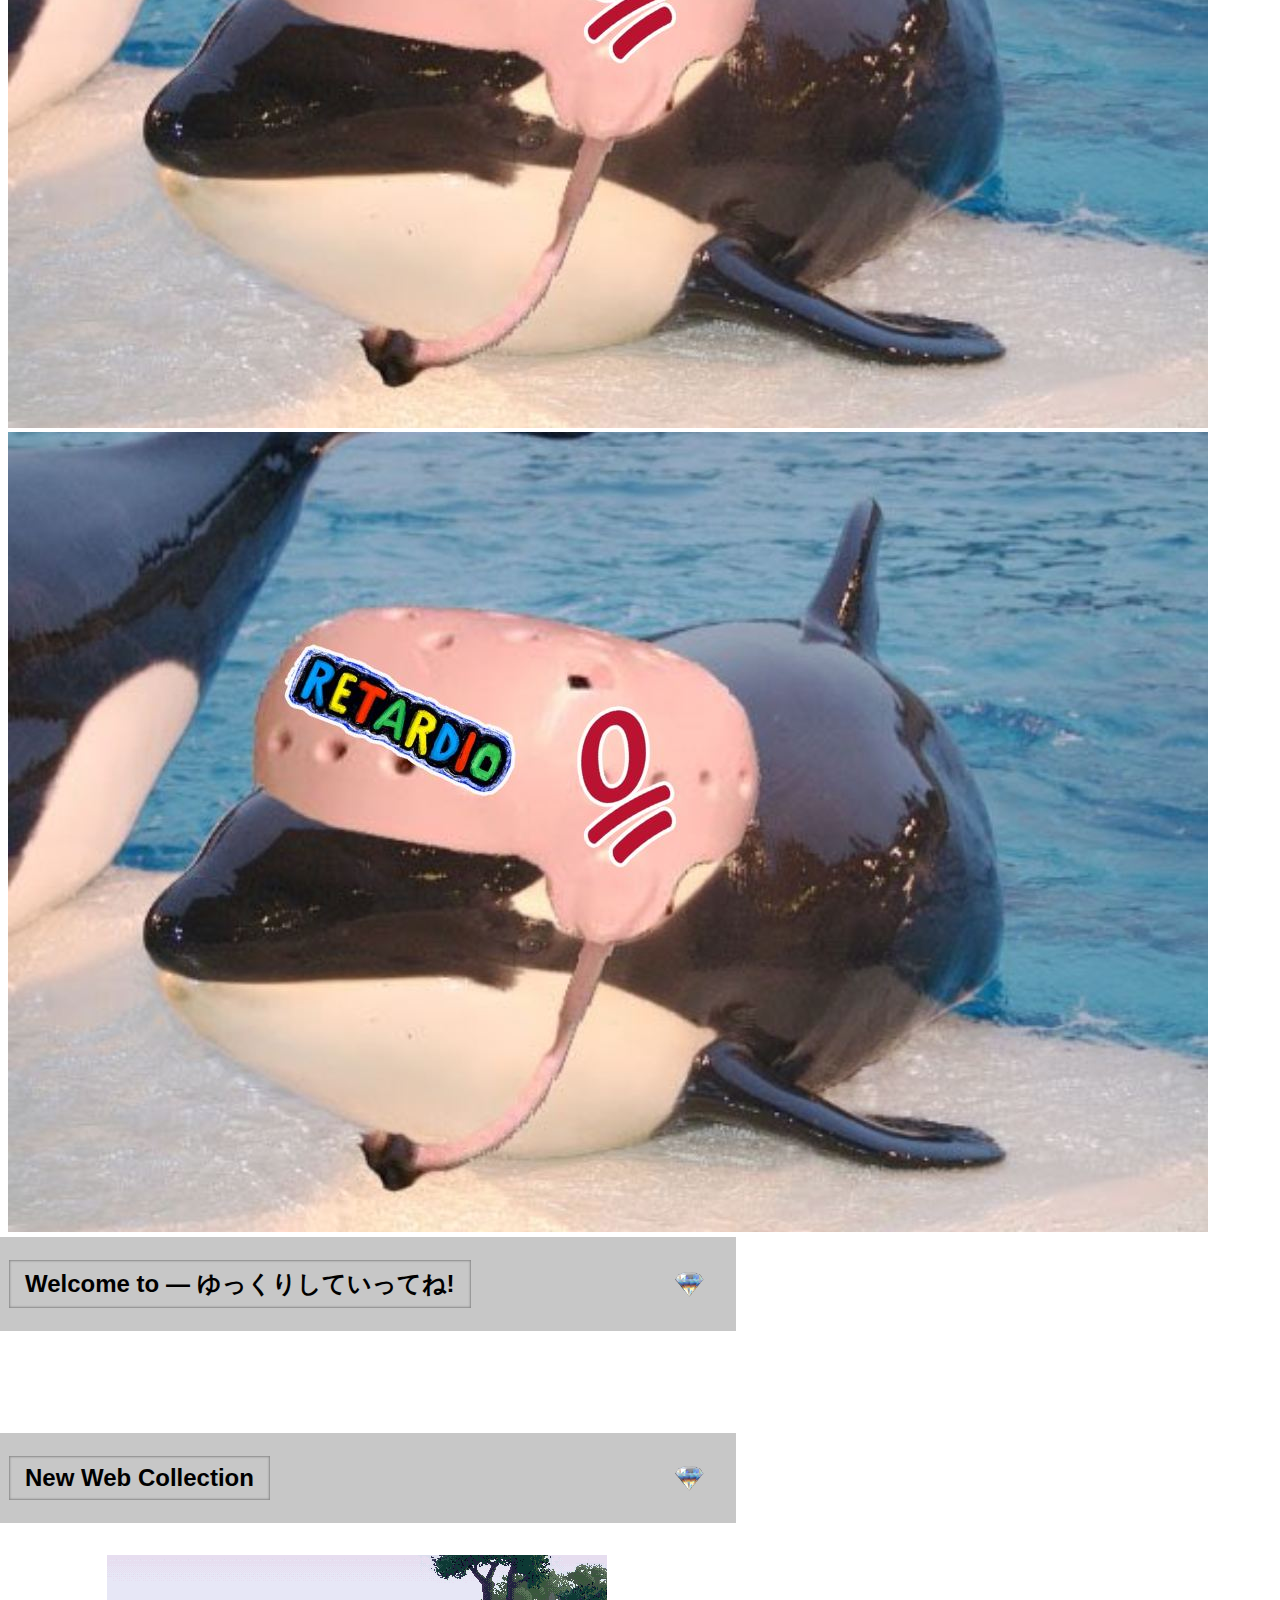
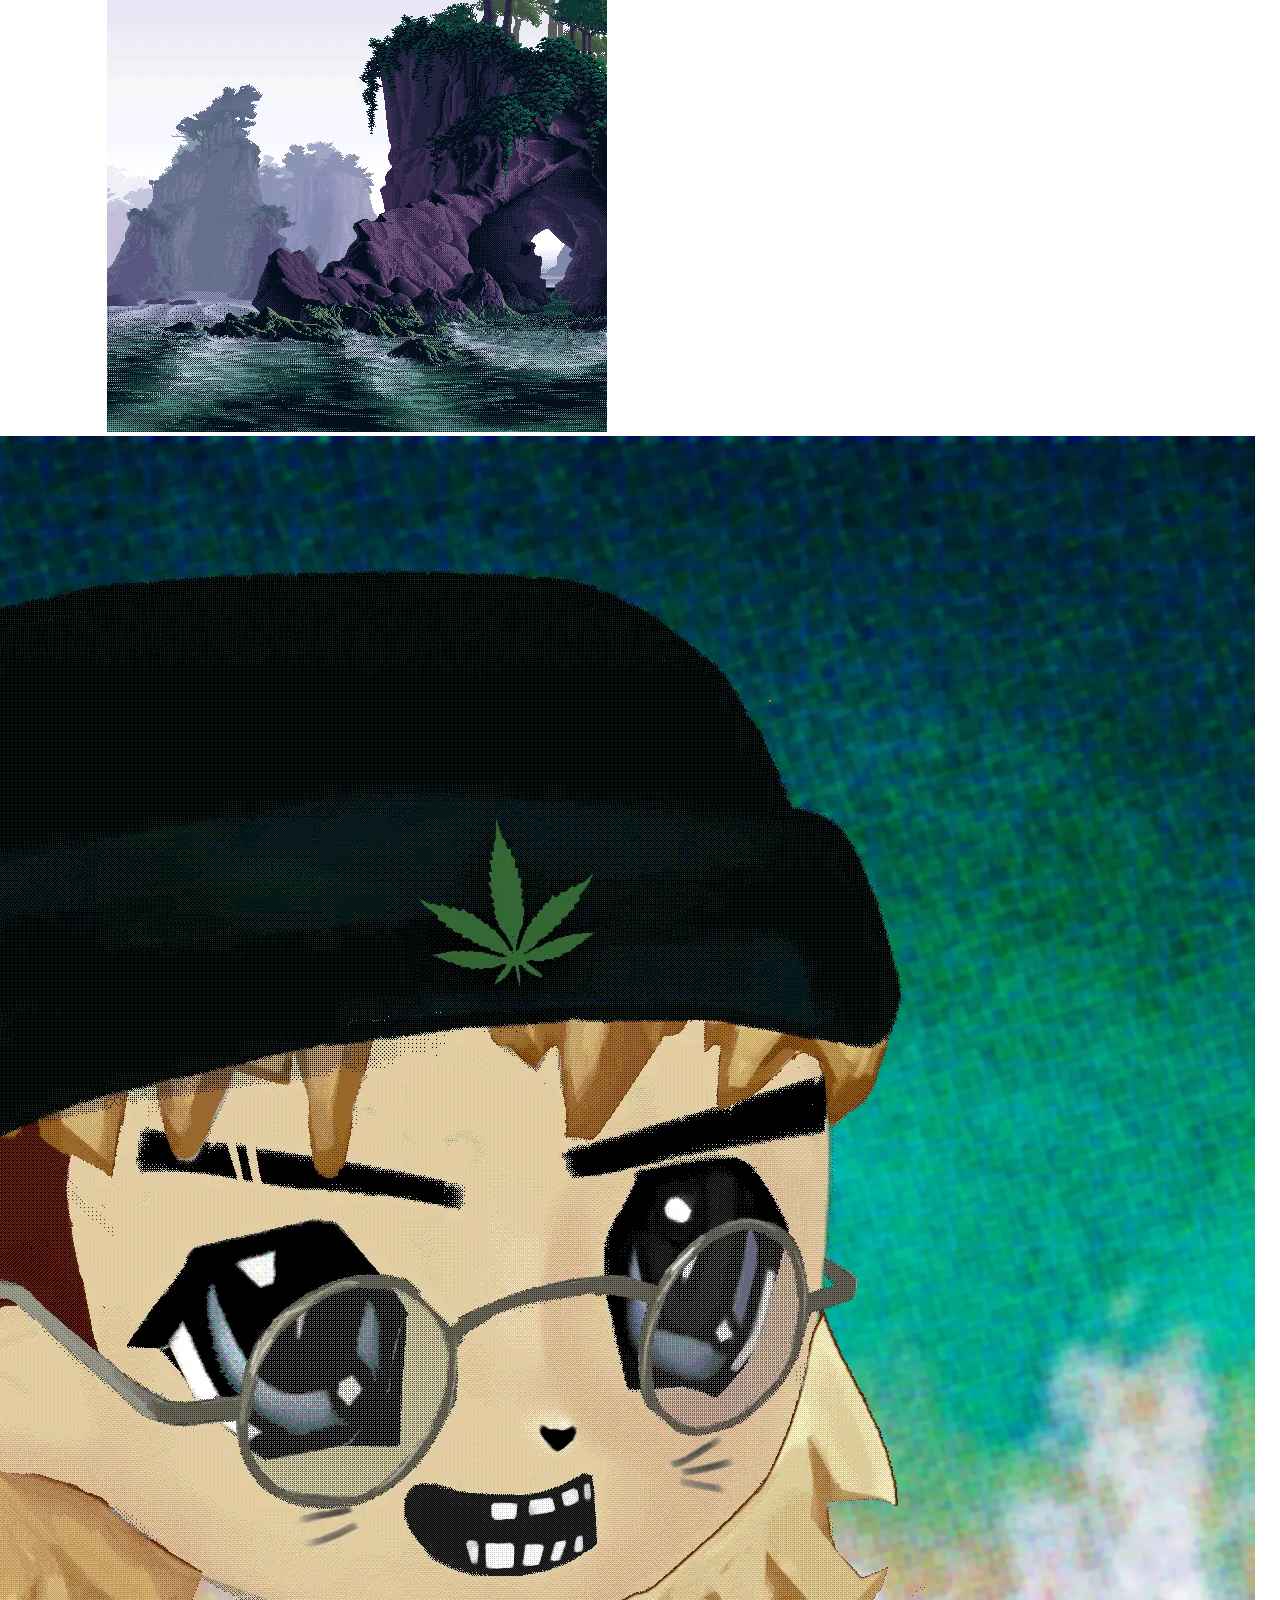
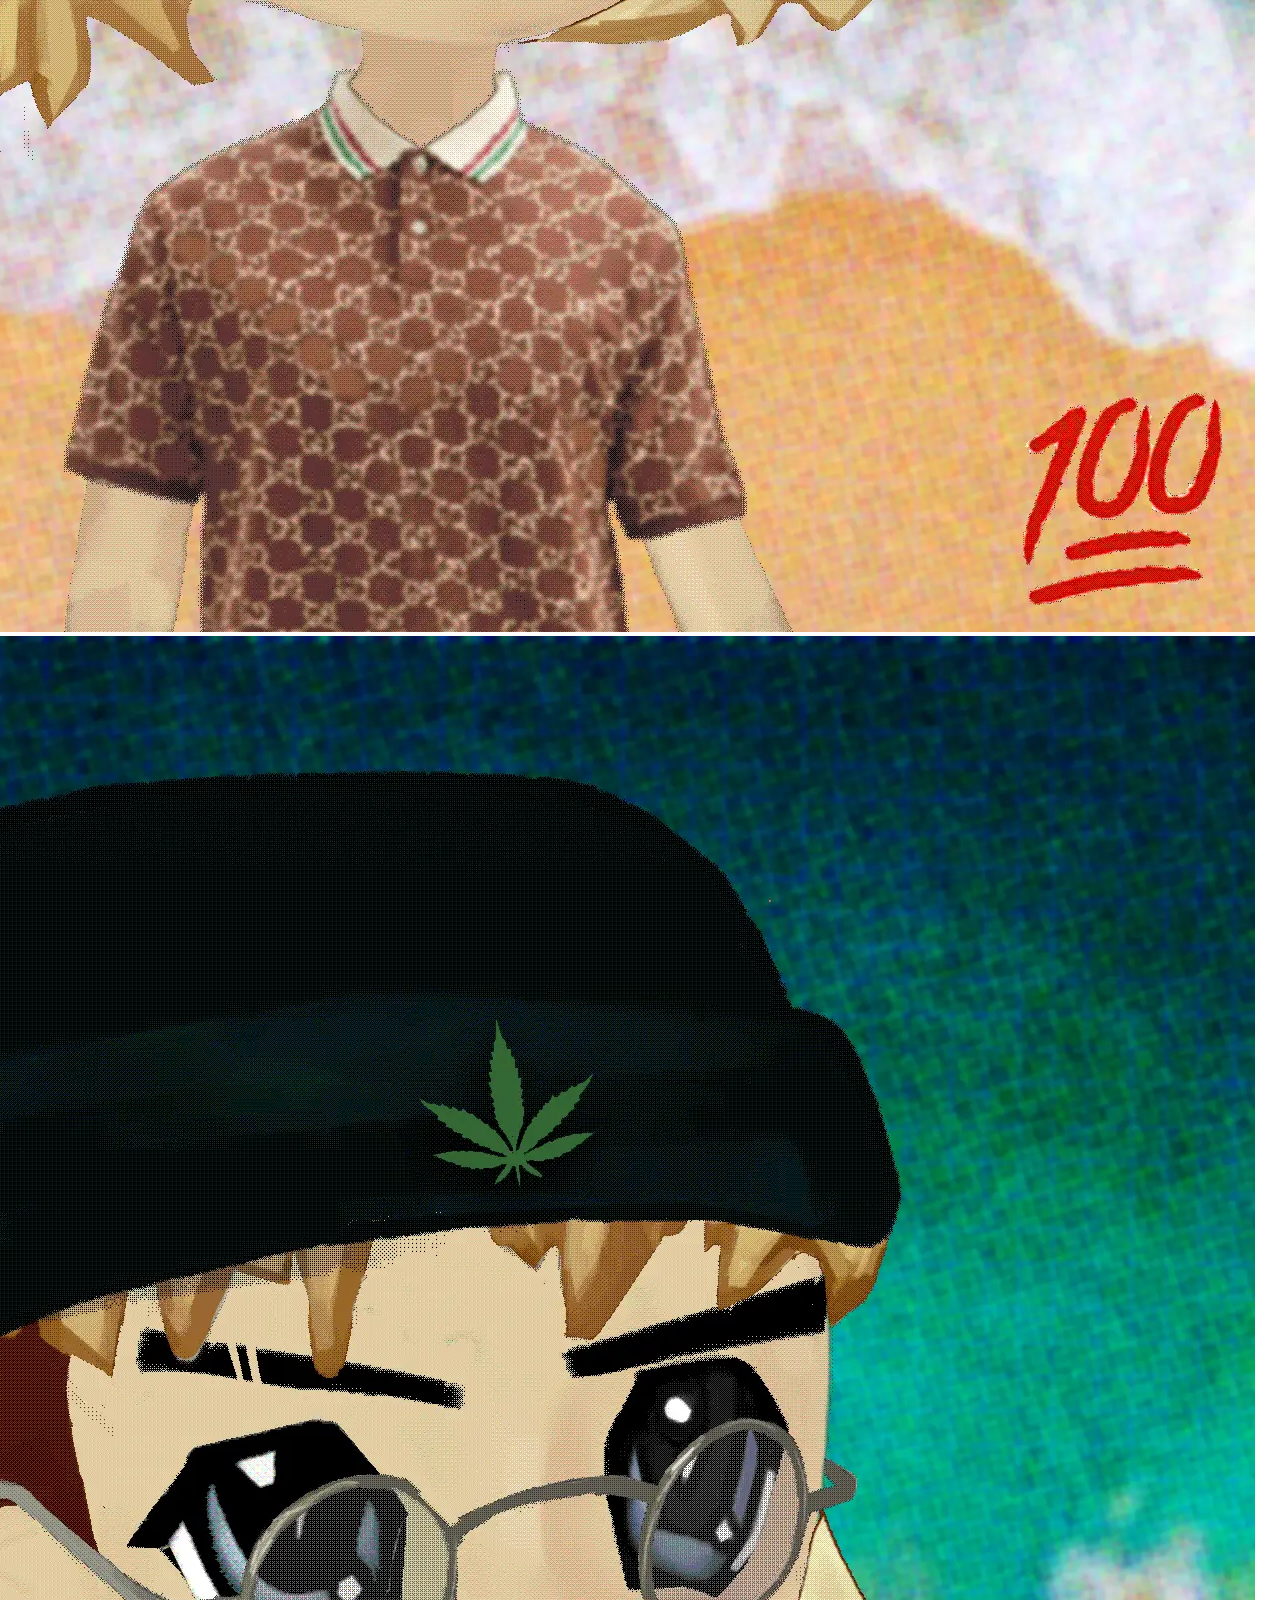
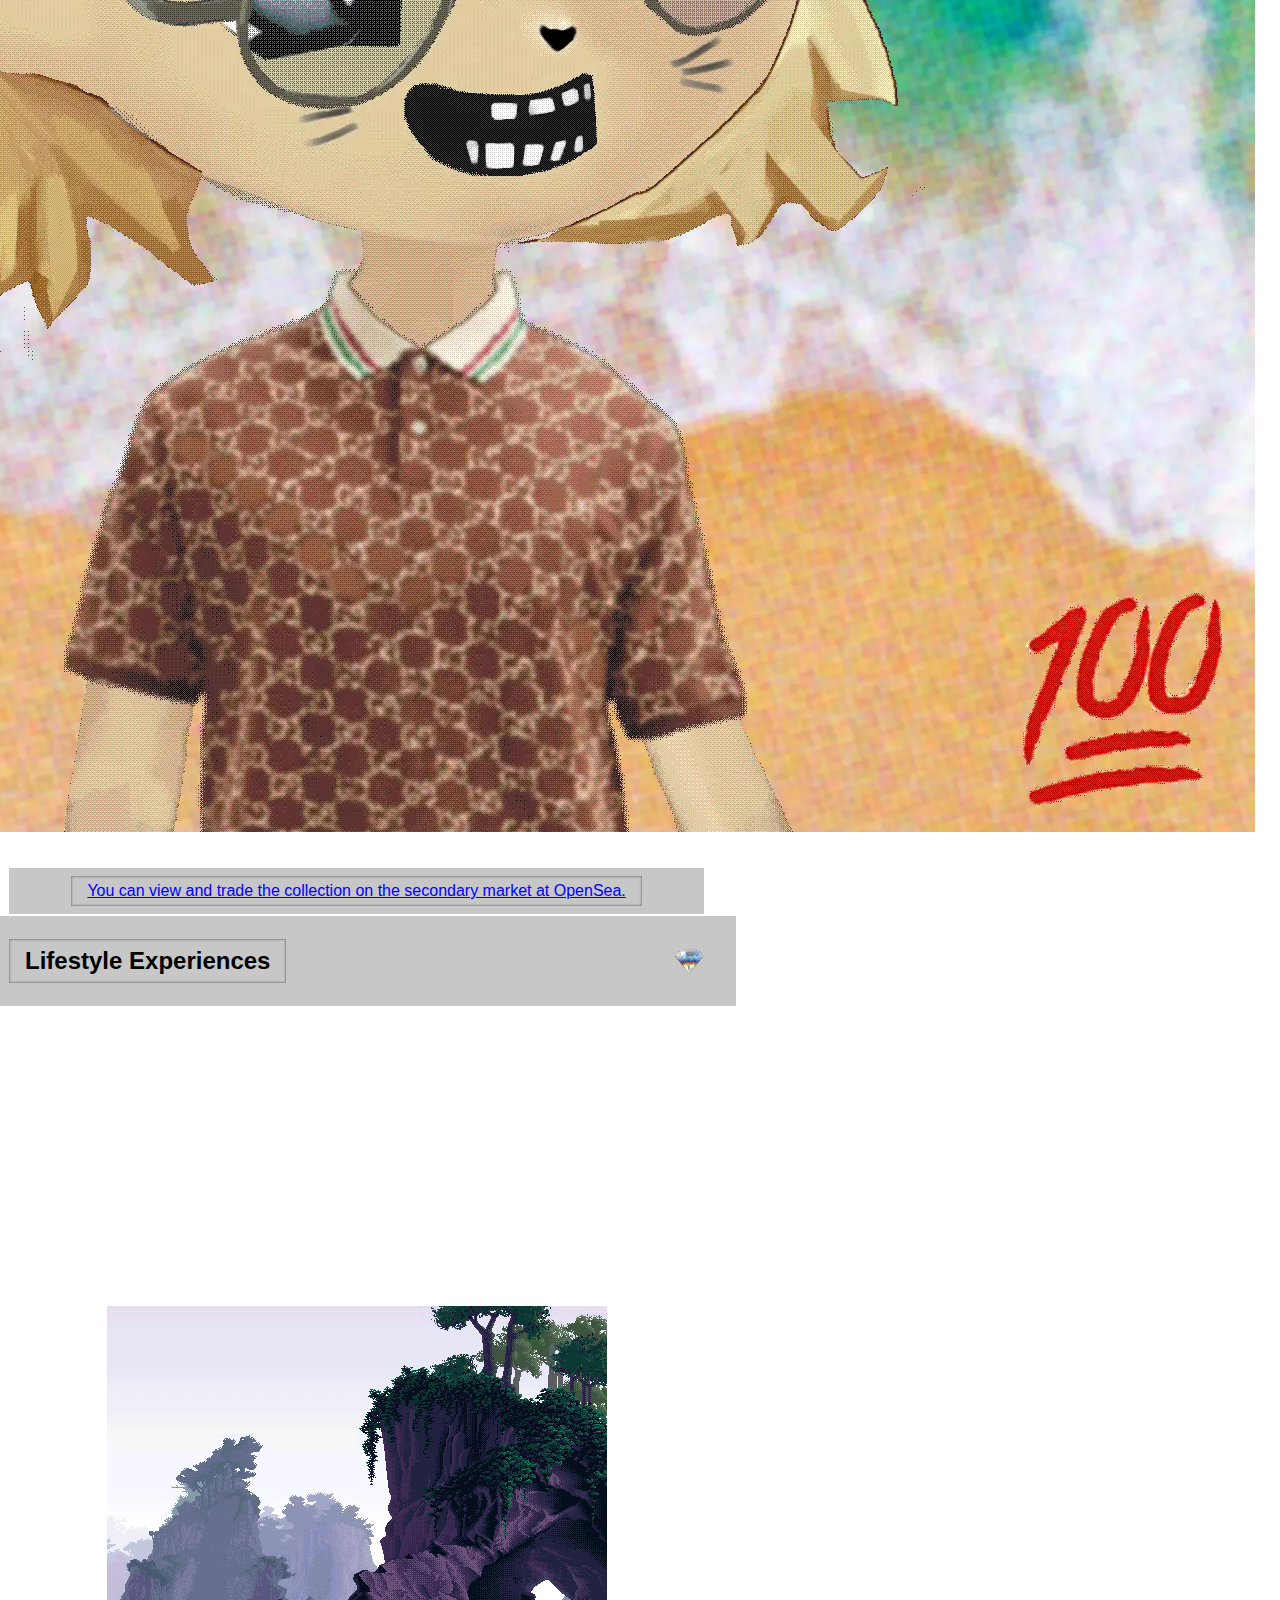
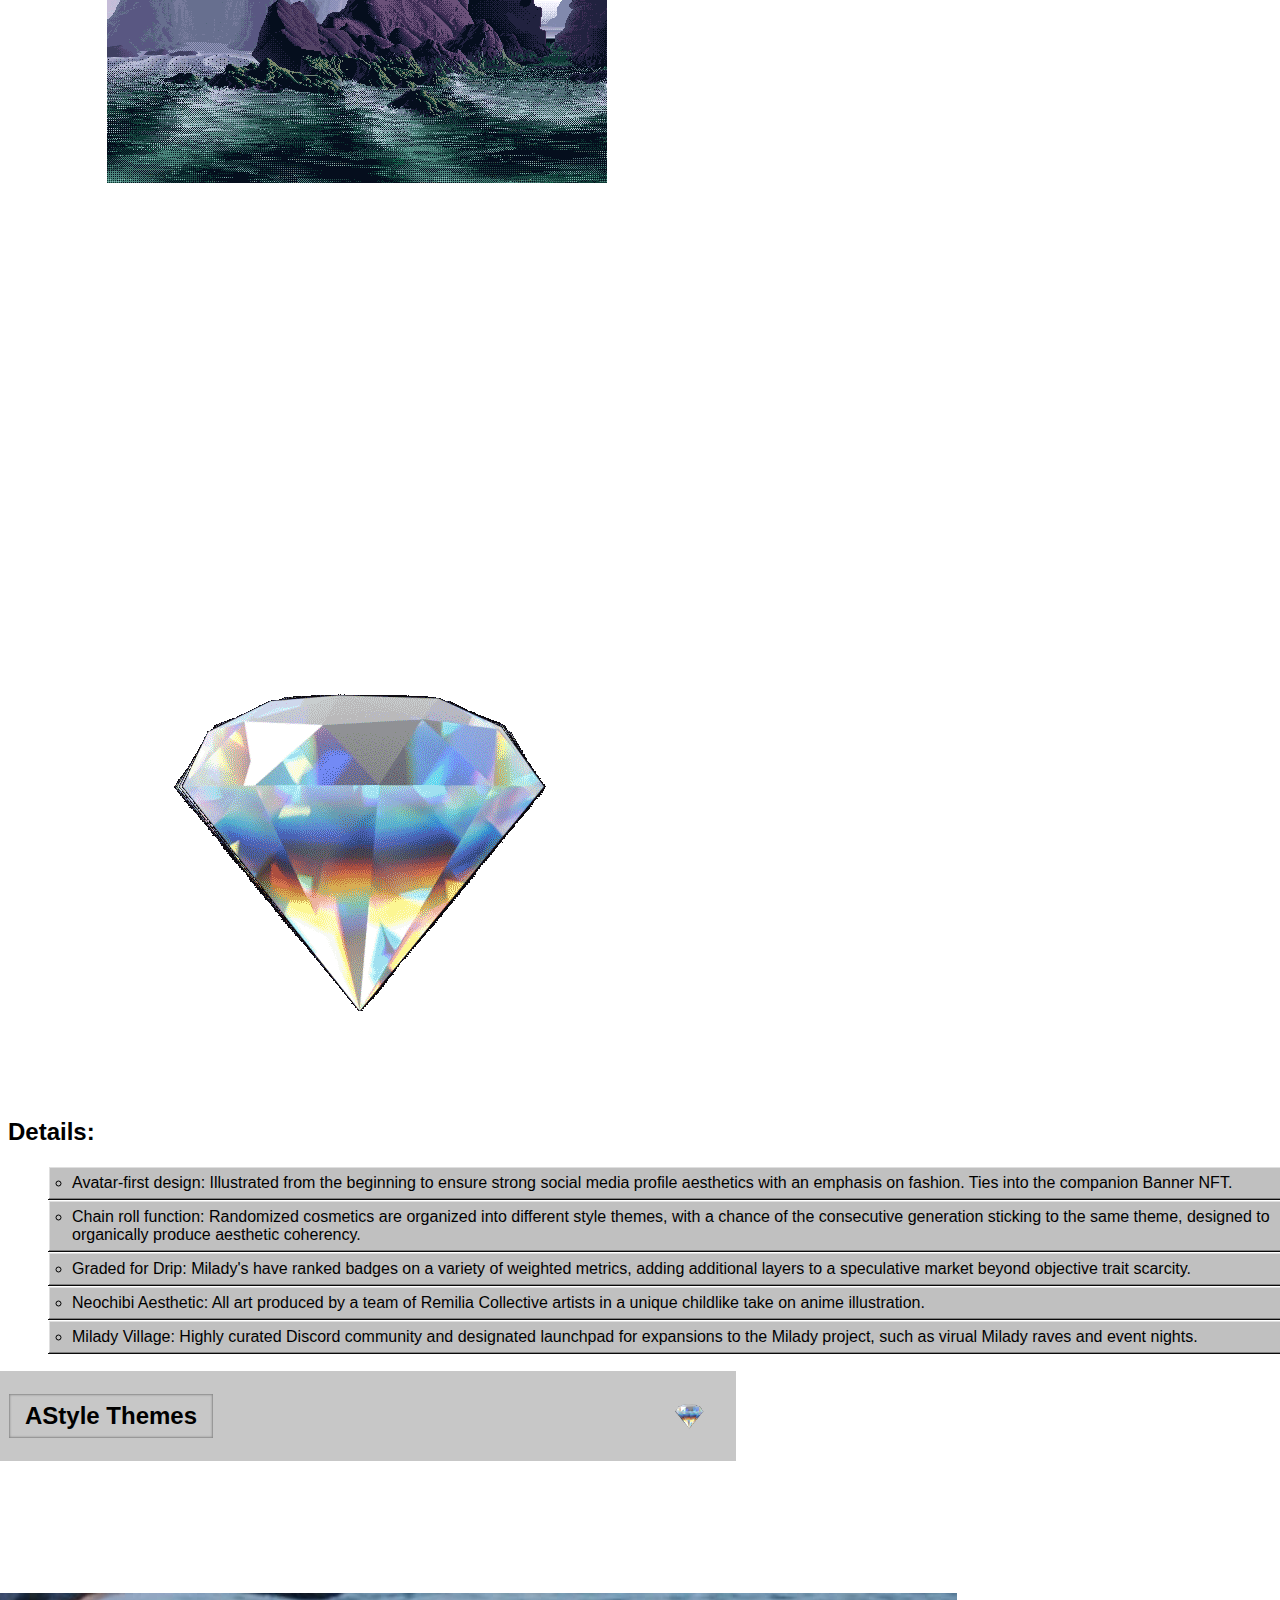
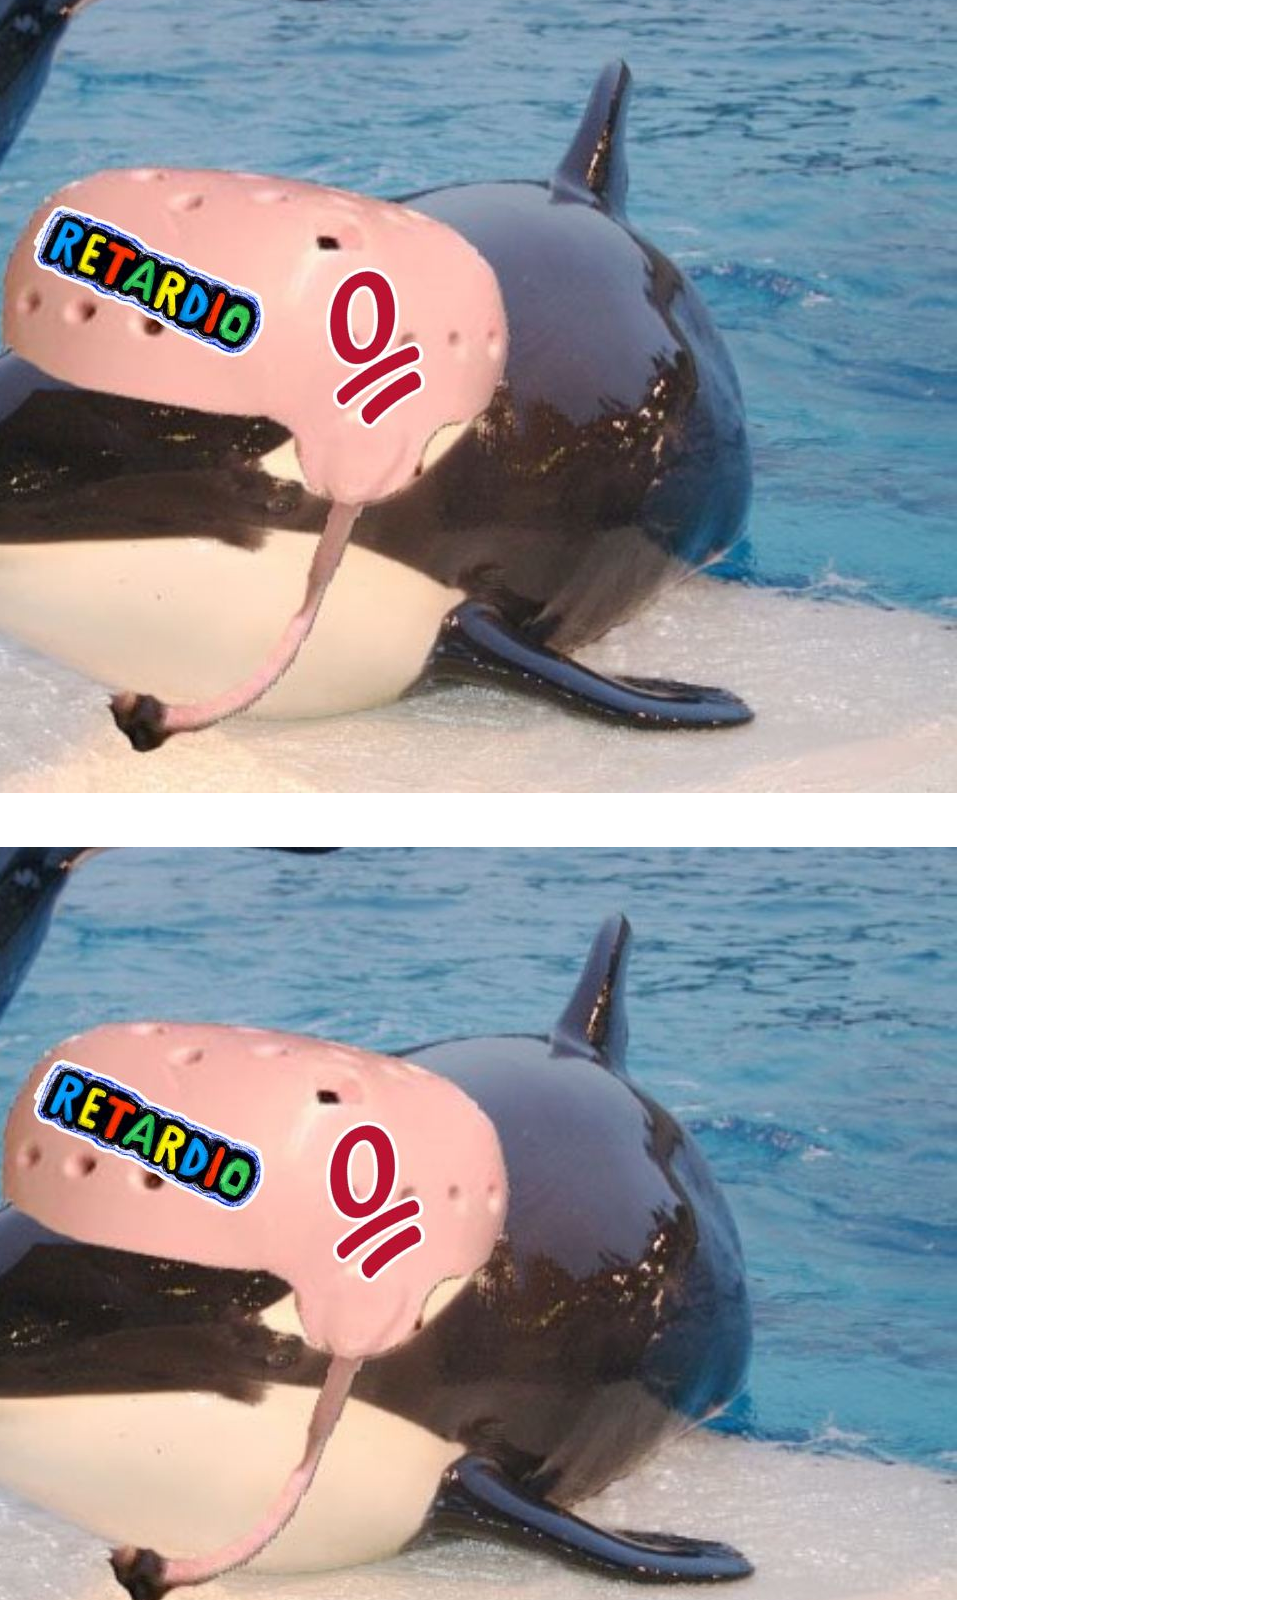
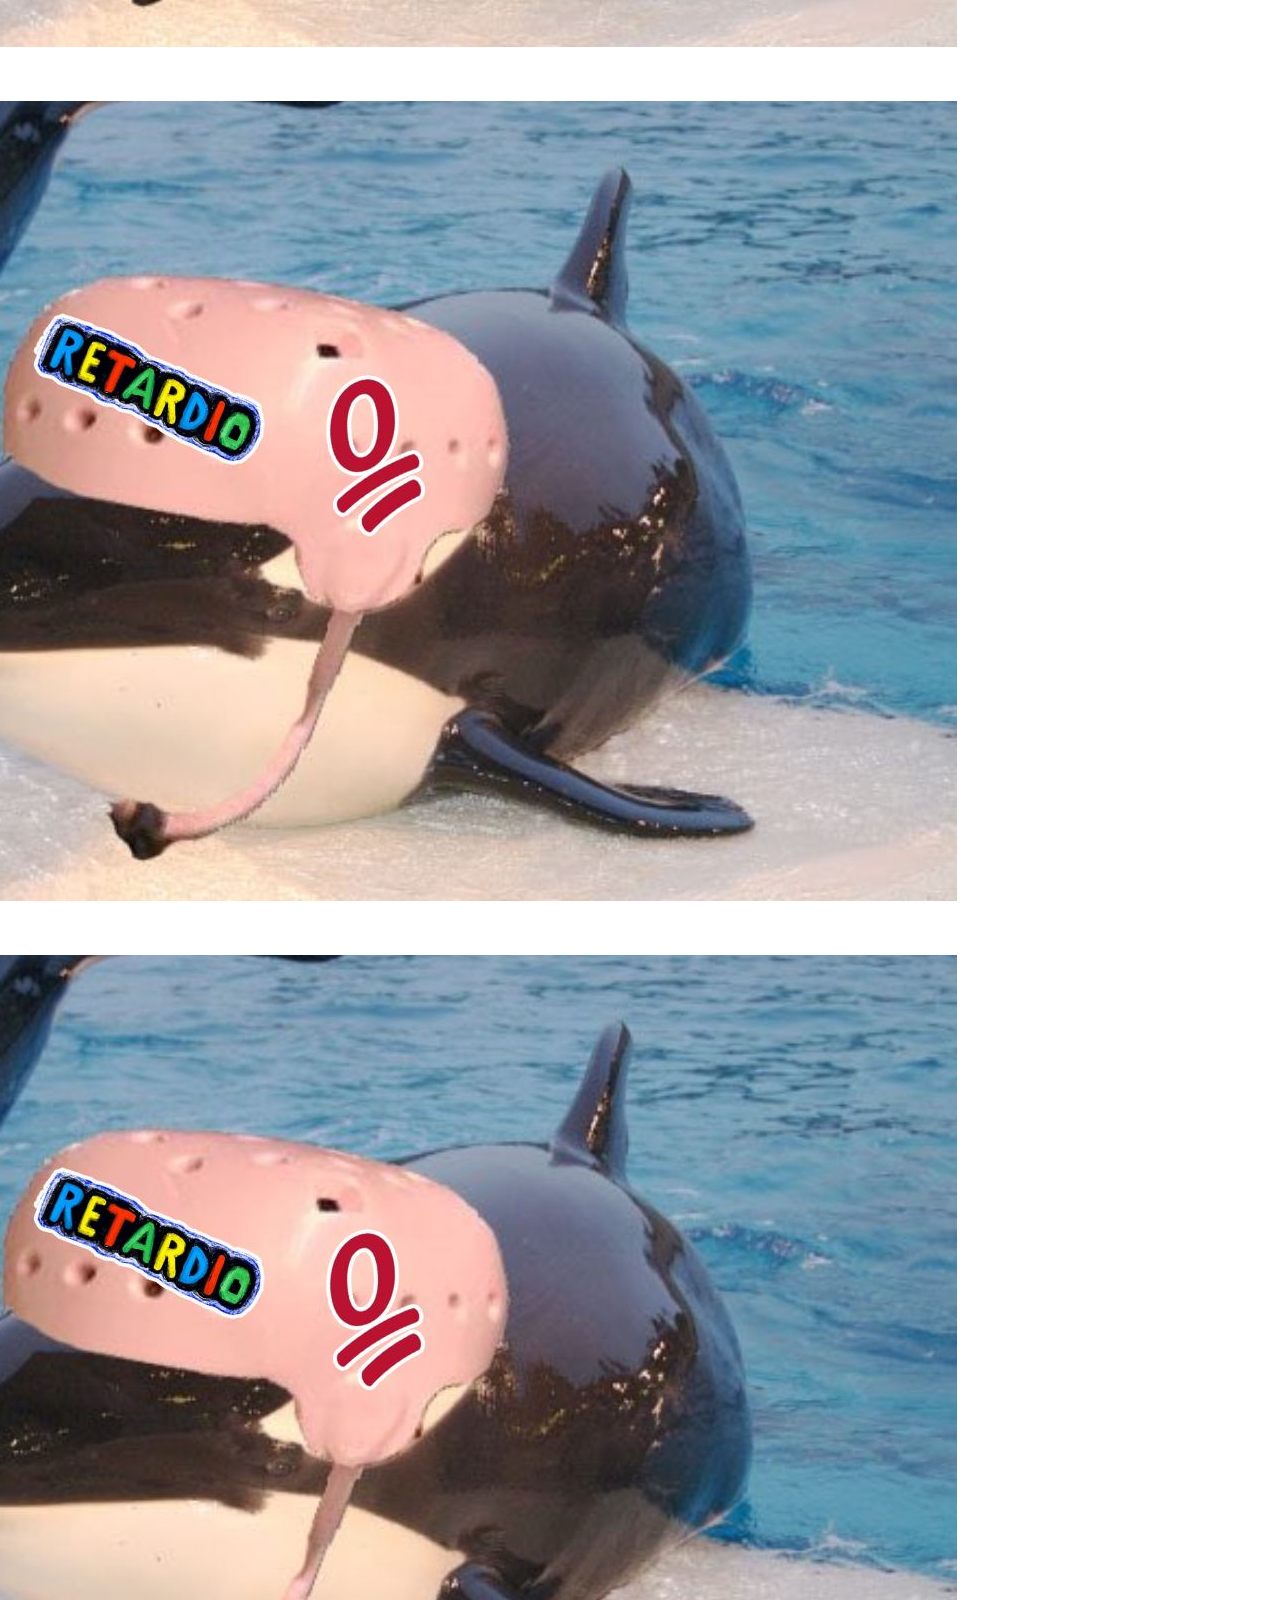
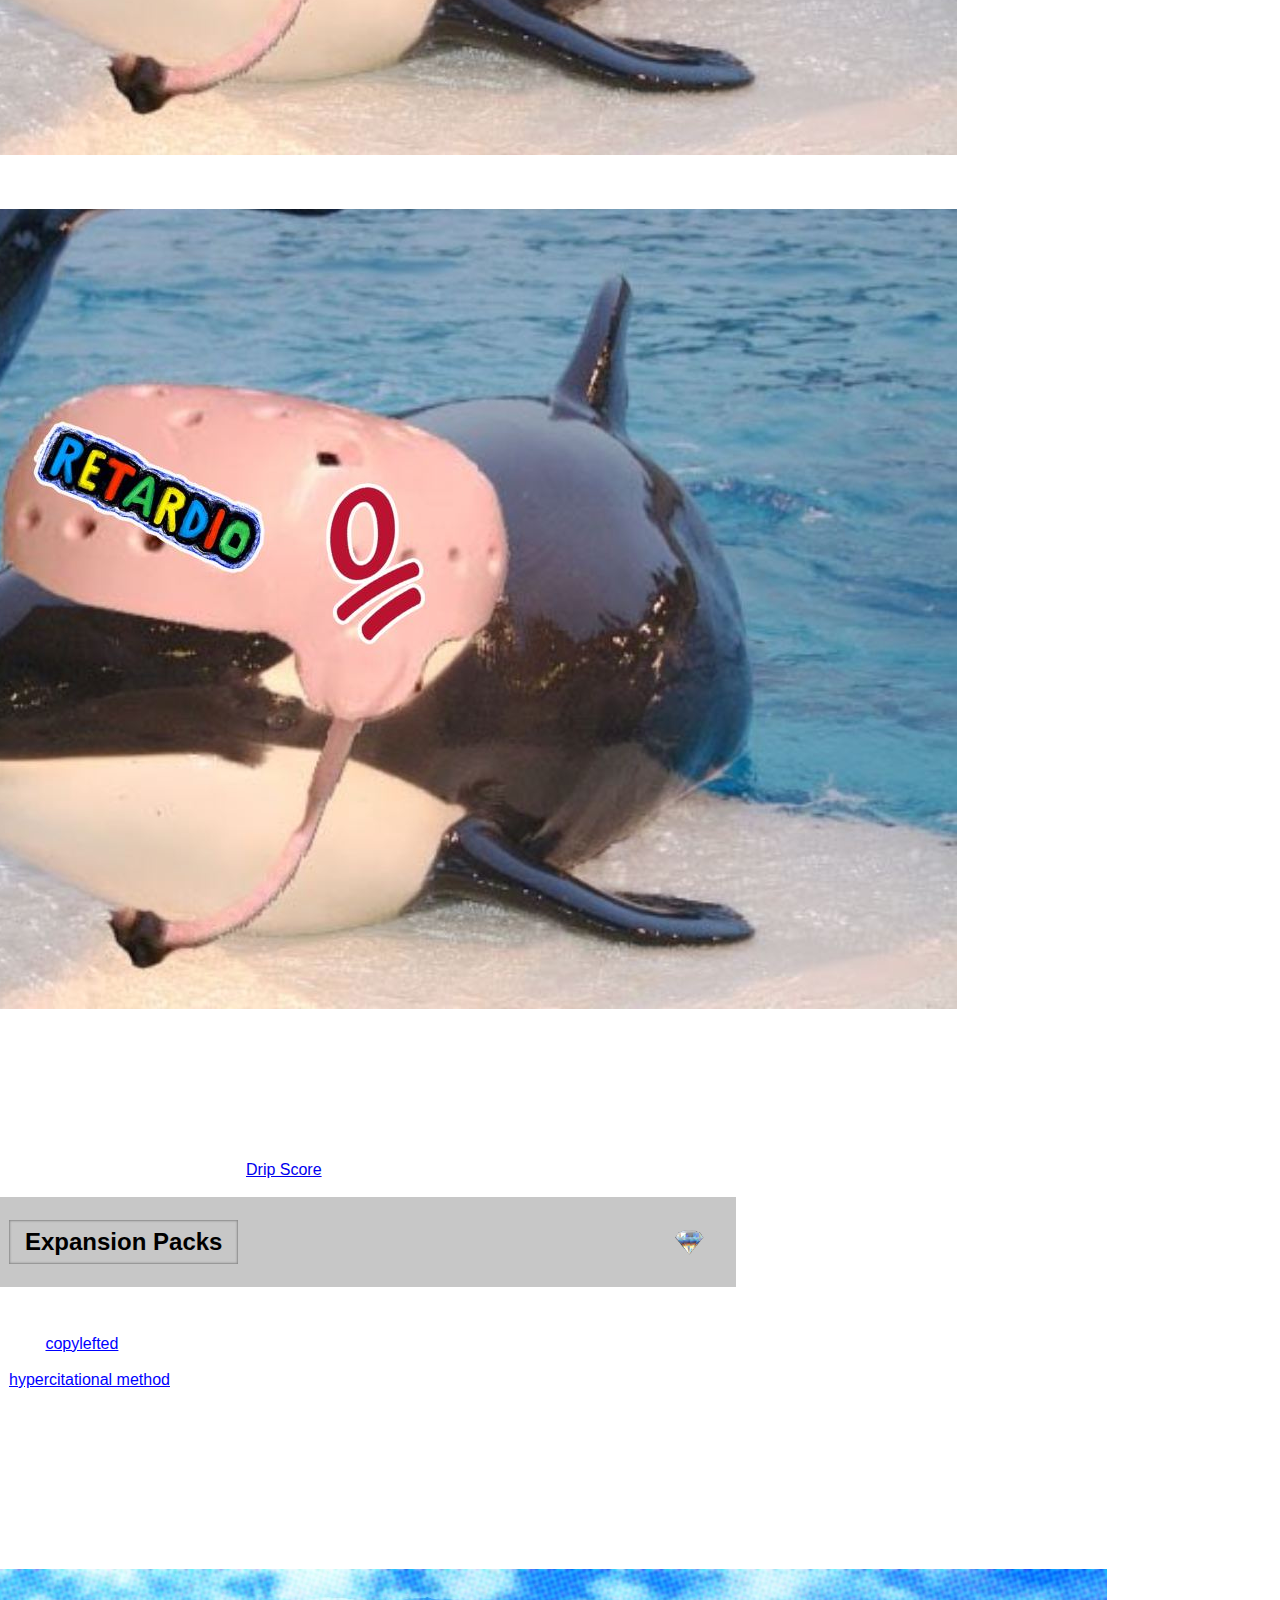
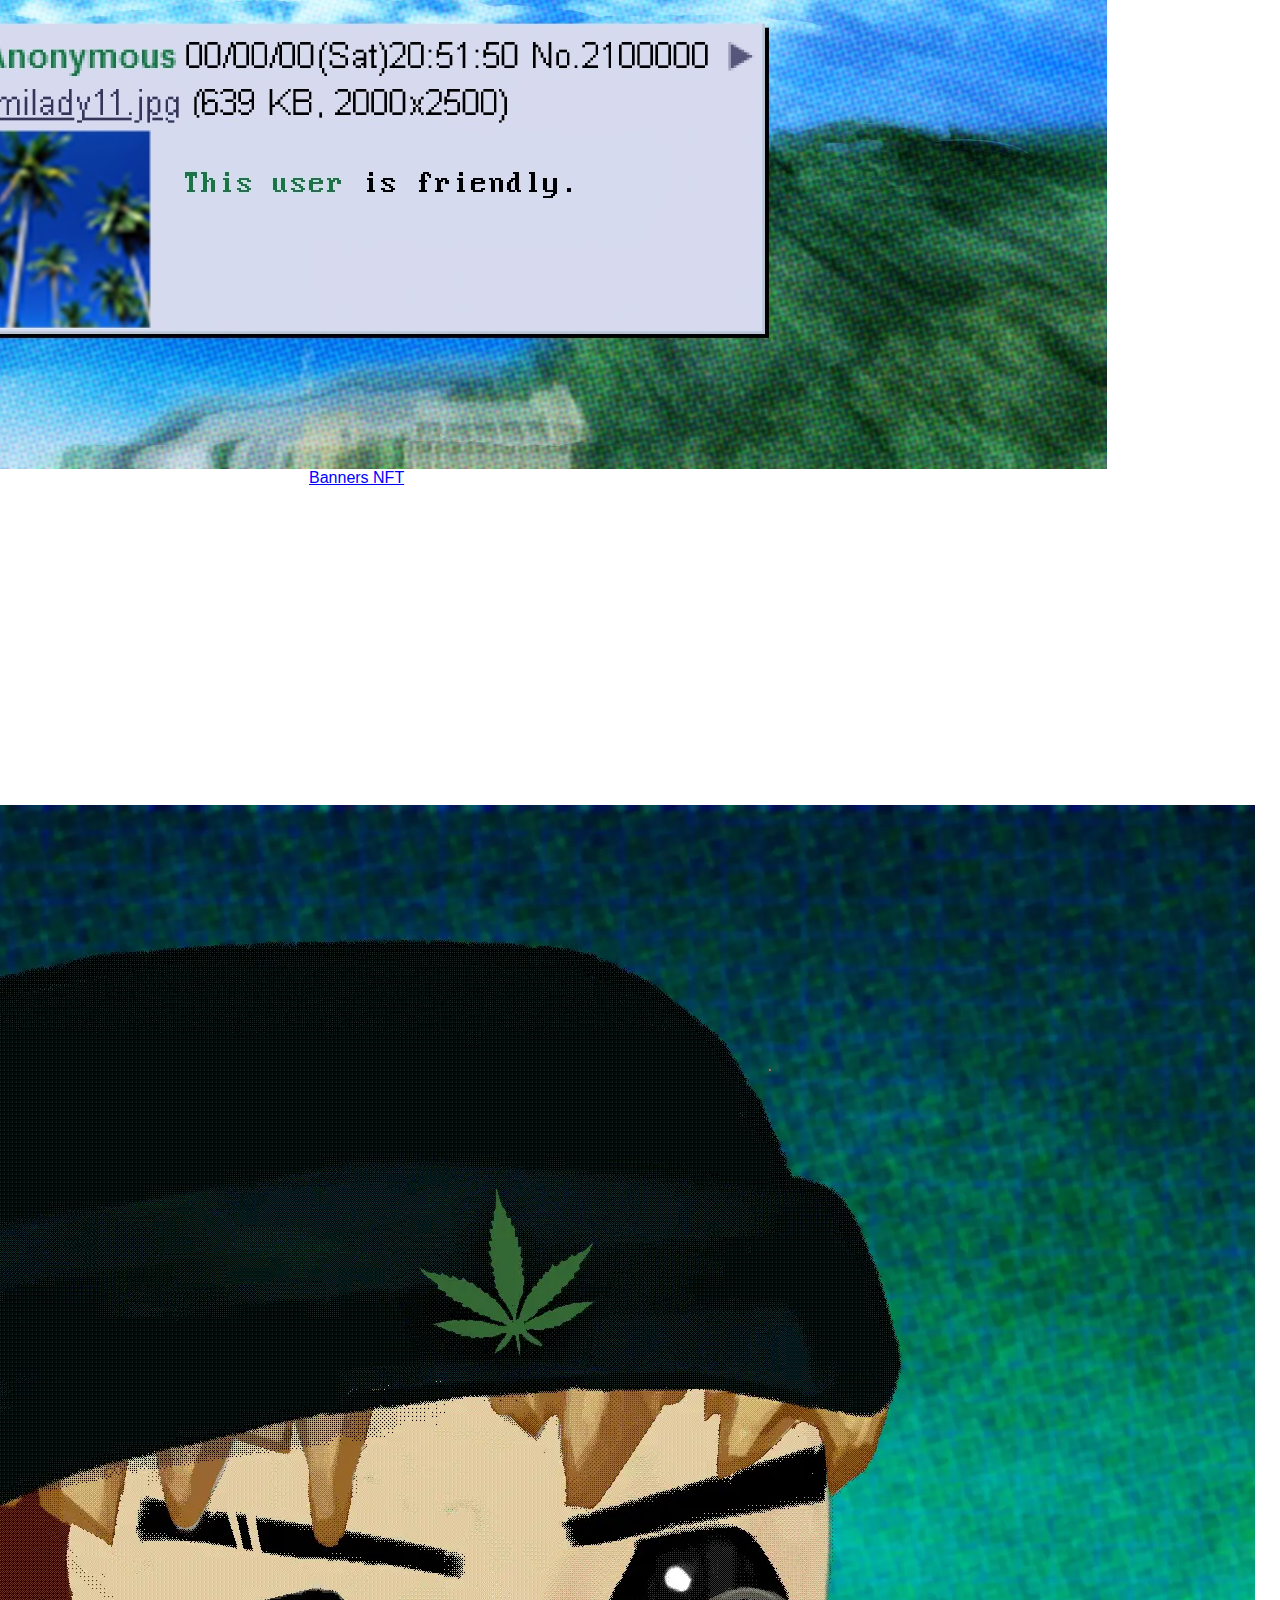
==== commit 458a0048: "update" ====
--- a/index.html
+++ b/index.html
@@ -3,7 +3,9 @@
 <head>
     <meta charset="UTF-8">
     <meta name="viewport" content="width=device-width, initial-scale=1.0">
-    
+    <link rel="preconnect" href="https://fonts.googleapis.com">
+    <link rel="preconnect" href="https://fonts.gstatic.com" crossorigin>
+    <link href="https://fonts.googleapis.com/css2?family=VT323&display=swap" rel="stylesheet">
     <!-- AOS scroll effect cdn --> 
     <link rel="stylesheet" href="https://cdnjs.cloudflare.com/ajax/libs/aos/2.3.4/aos.css" />
     <!-- tailwind css cdn -->
@@ -23,9 +25,9 @@
 
         <!-- image head -->
          <div class="flex relative justify-center items-center border-2 border-black">
-            <img src="./static/images/asdd.jpg" alt="head" class="w-[200px] h-auto">
-            <img src="./static/images/asdd.jpg" alt="head" class="w-[200px] h-auto">
-            <img src="./static/images/asdd.jpg" alt="head" class="w-[200px] h-auto">
+            <img src="./static/images/asdd.jpg" alt="head" class="w-[30%] lg:w-[200px] h-auto">
+            <img src="./static/images/asdd.jpg" alt="head" class="w-[30%] lg:w-[200px] h-auto">
+            <img src="./static/images/asdd.jpg" alt="head" class="w-[30%] lg:w-[200px] h-auto">
          </div>
         
         <!-- welcome  -->
@@ -281,7 +283,7 @@
 
             <div class="w-full relative bg-white h-[1px] opacity-60"></div>
 
-            <div class="links flex justify-center items-center gap-3 h-[30px] flex-wrap">
+            <div class="links flex justify-center items-center gap-3 h-auto lg:h-[30px] flex-wrap">
 
                 <a href="#discord" class="buttonBannerLink"> 
                      Community Discord
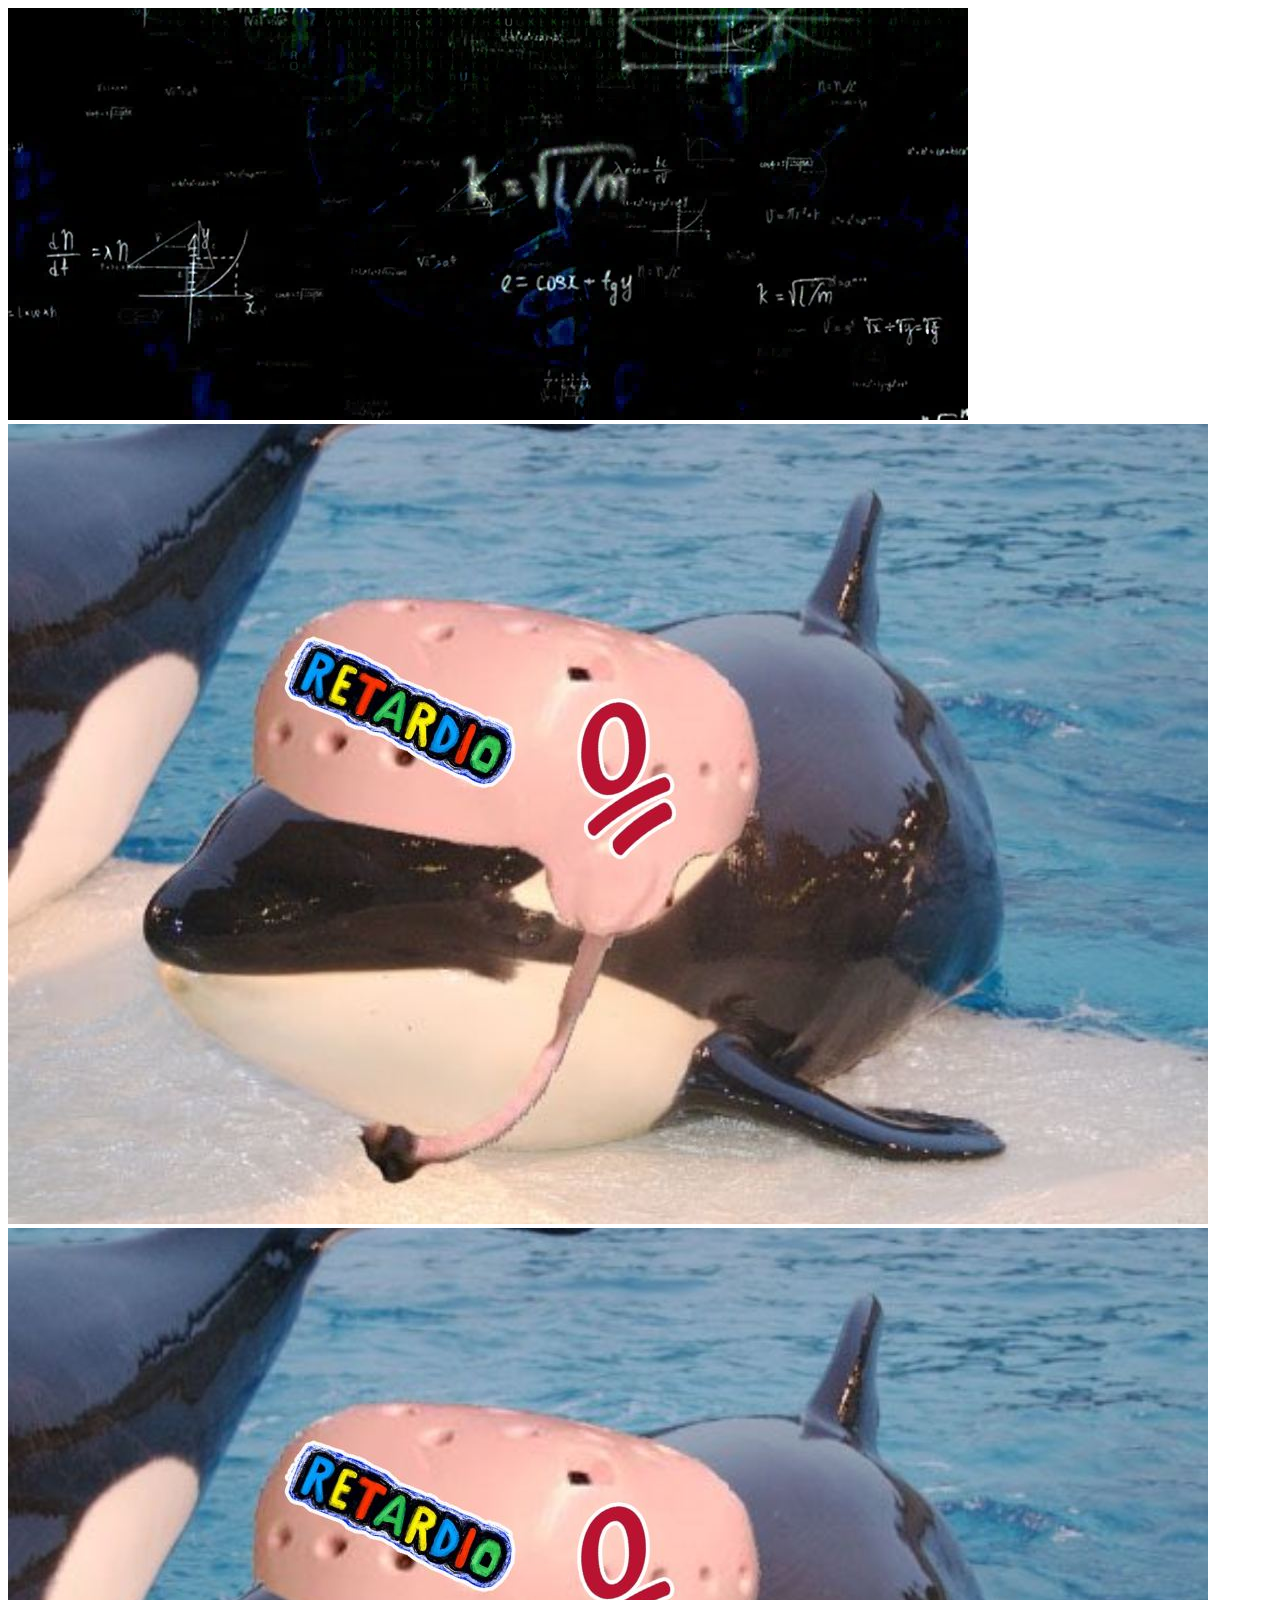
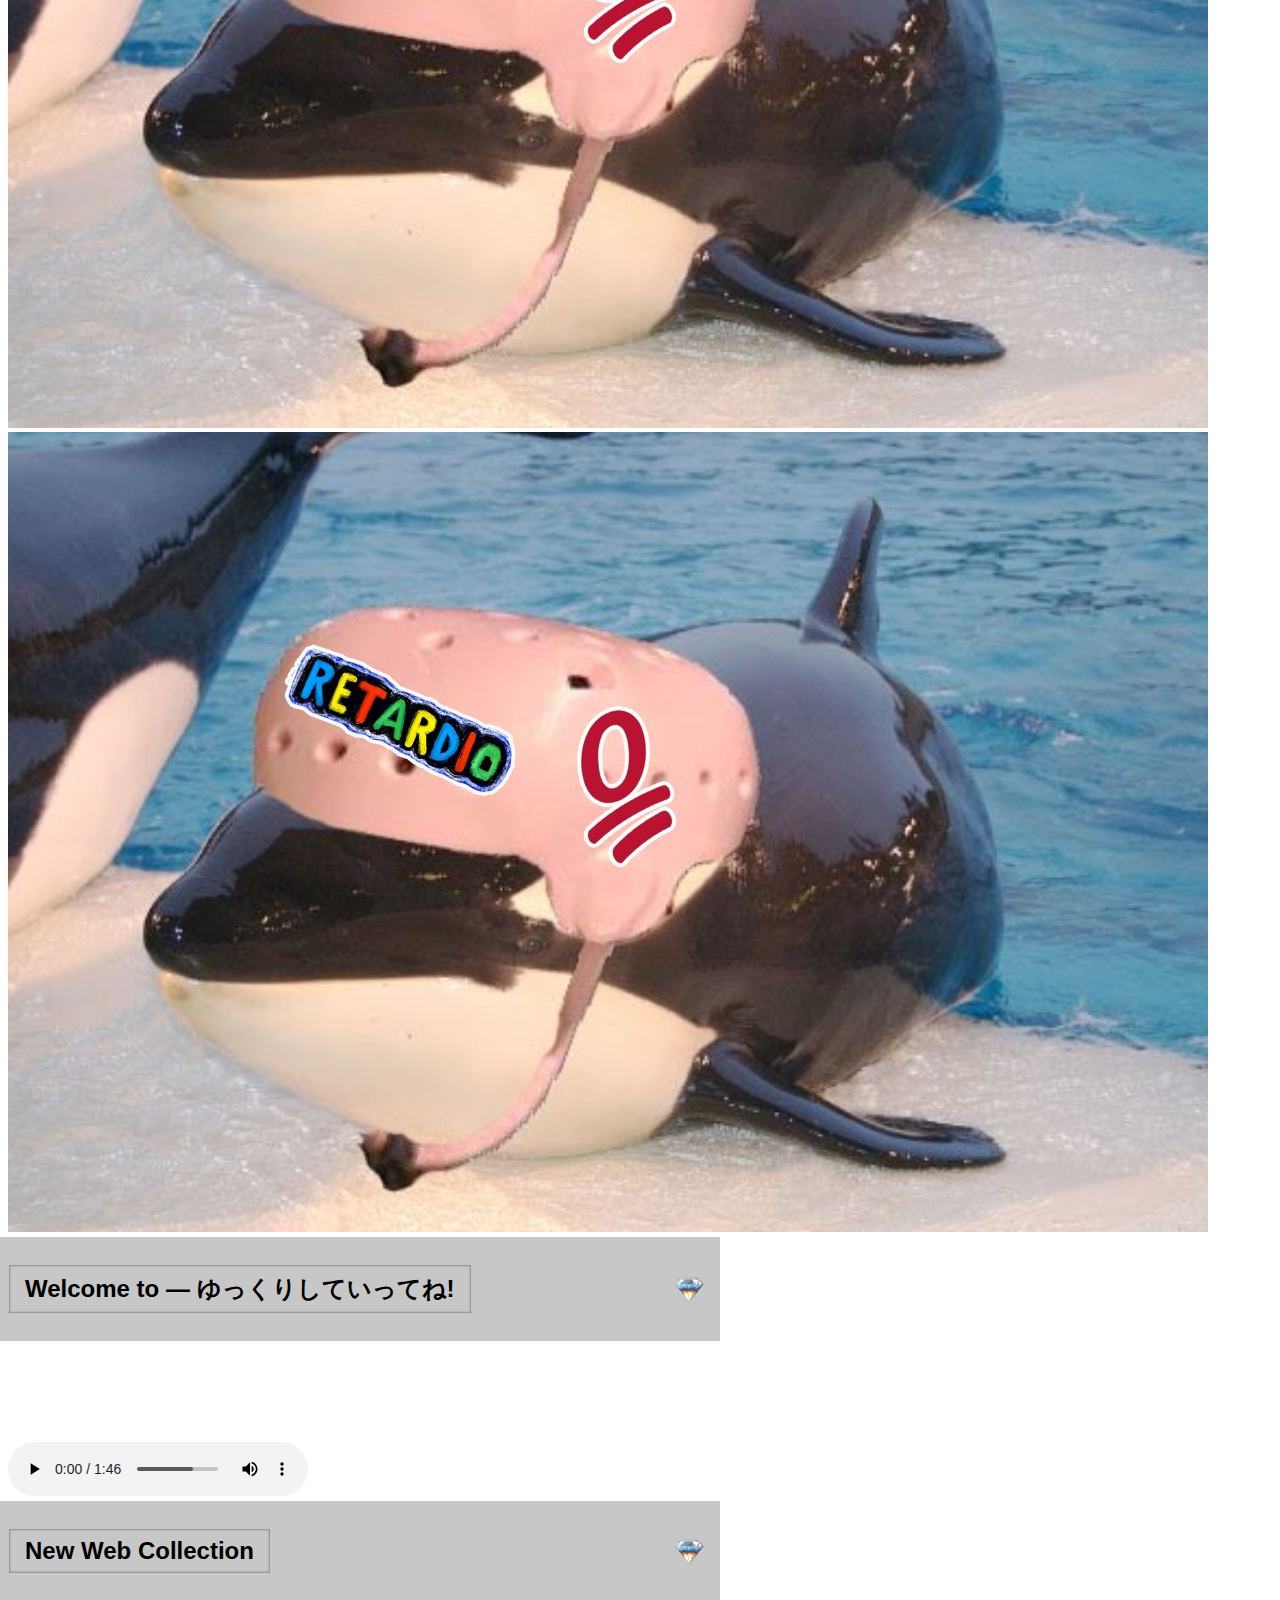
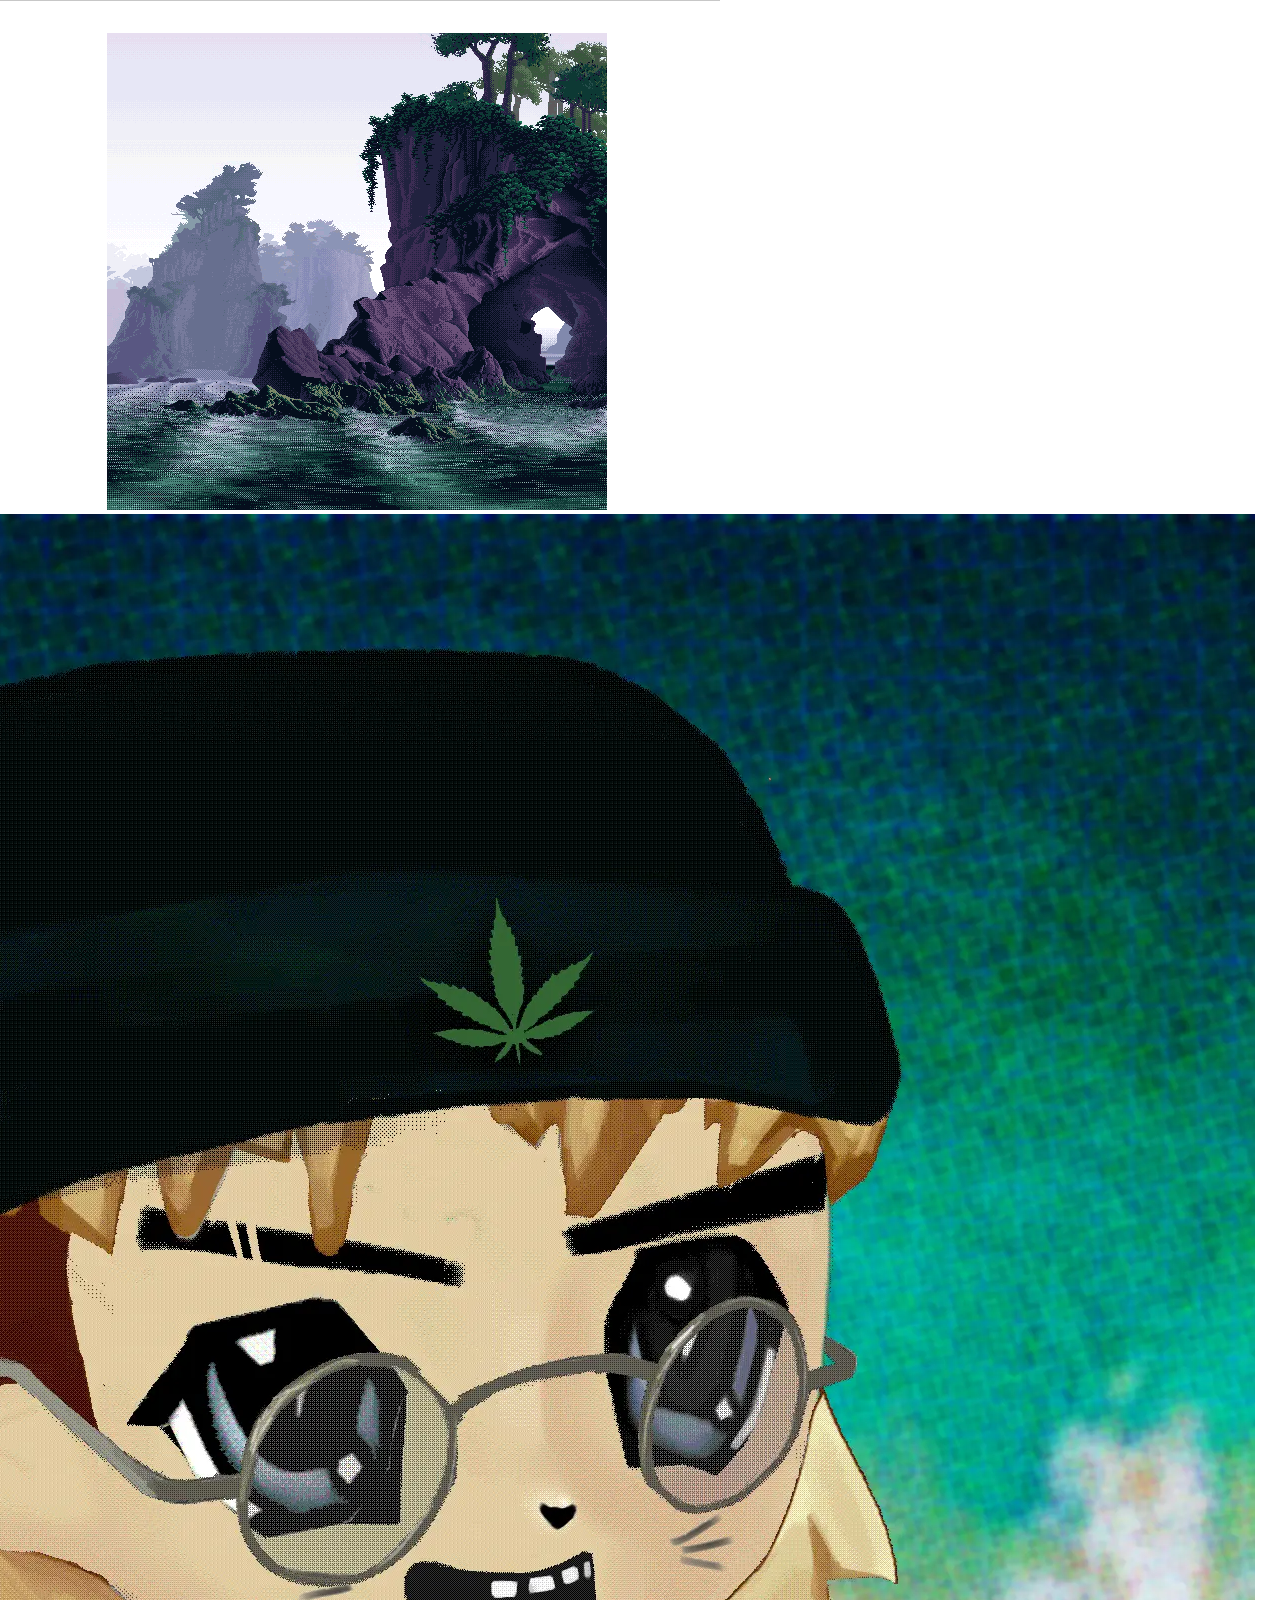
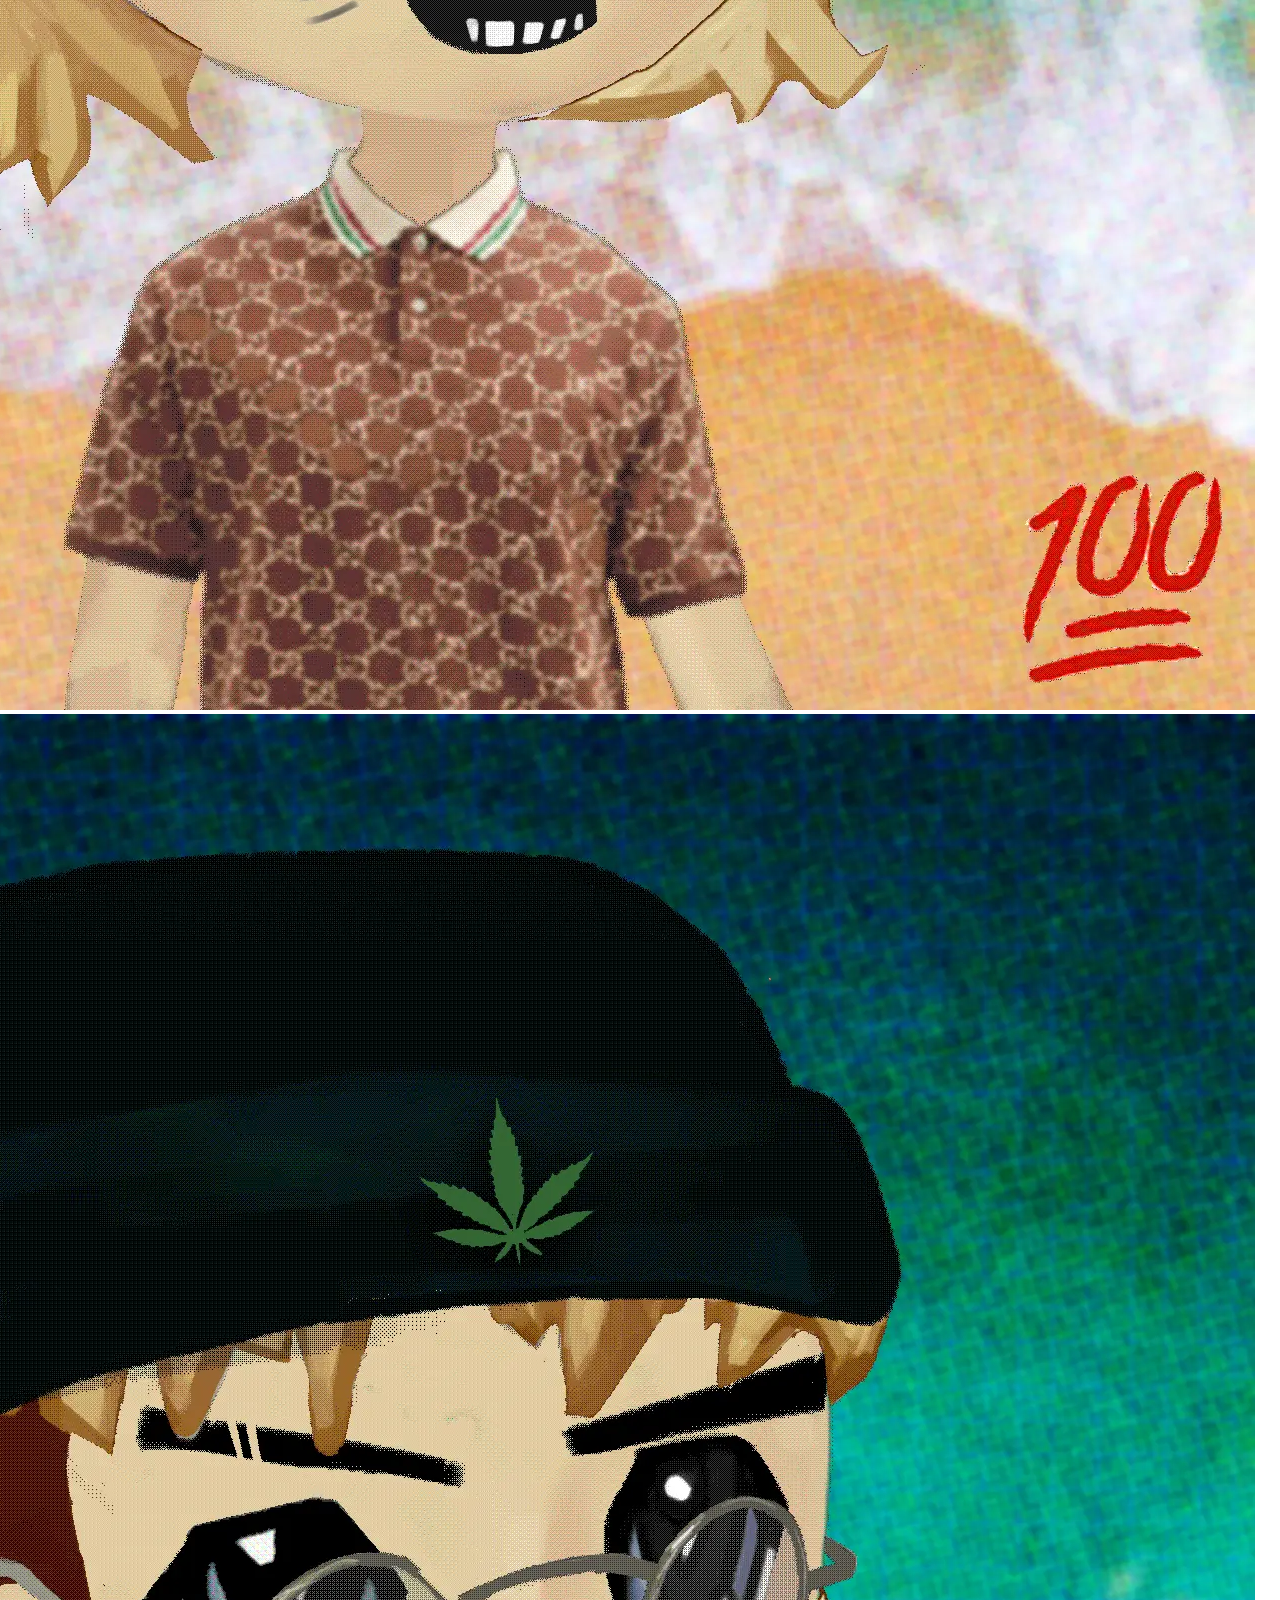
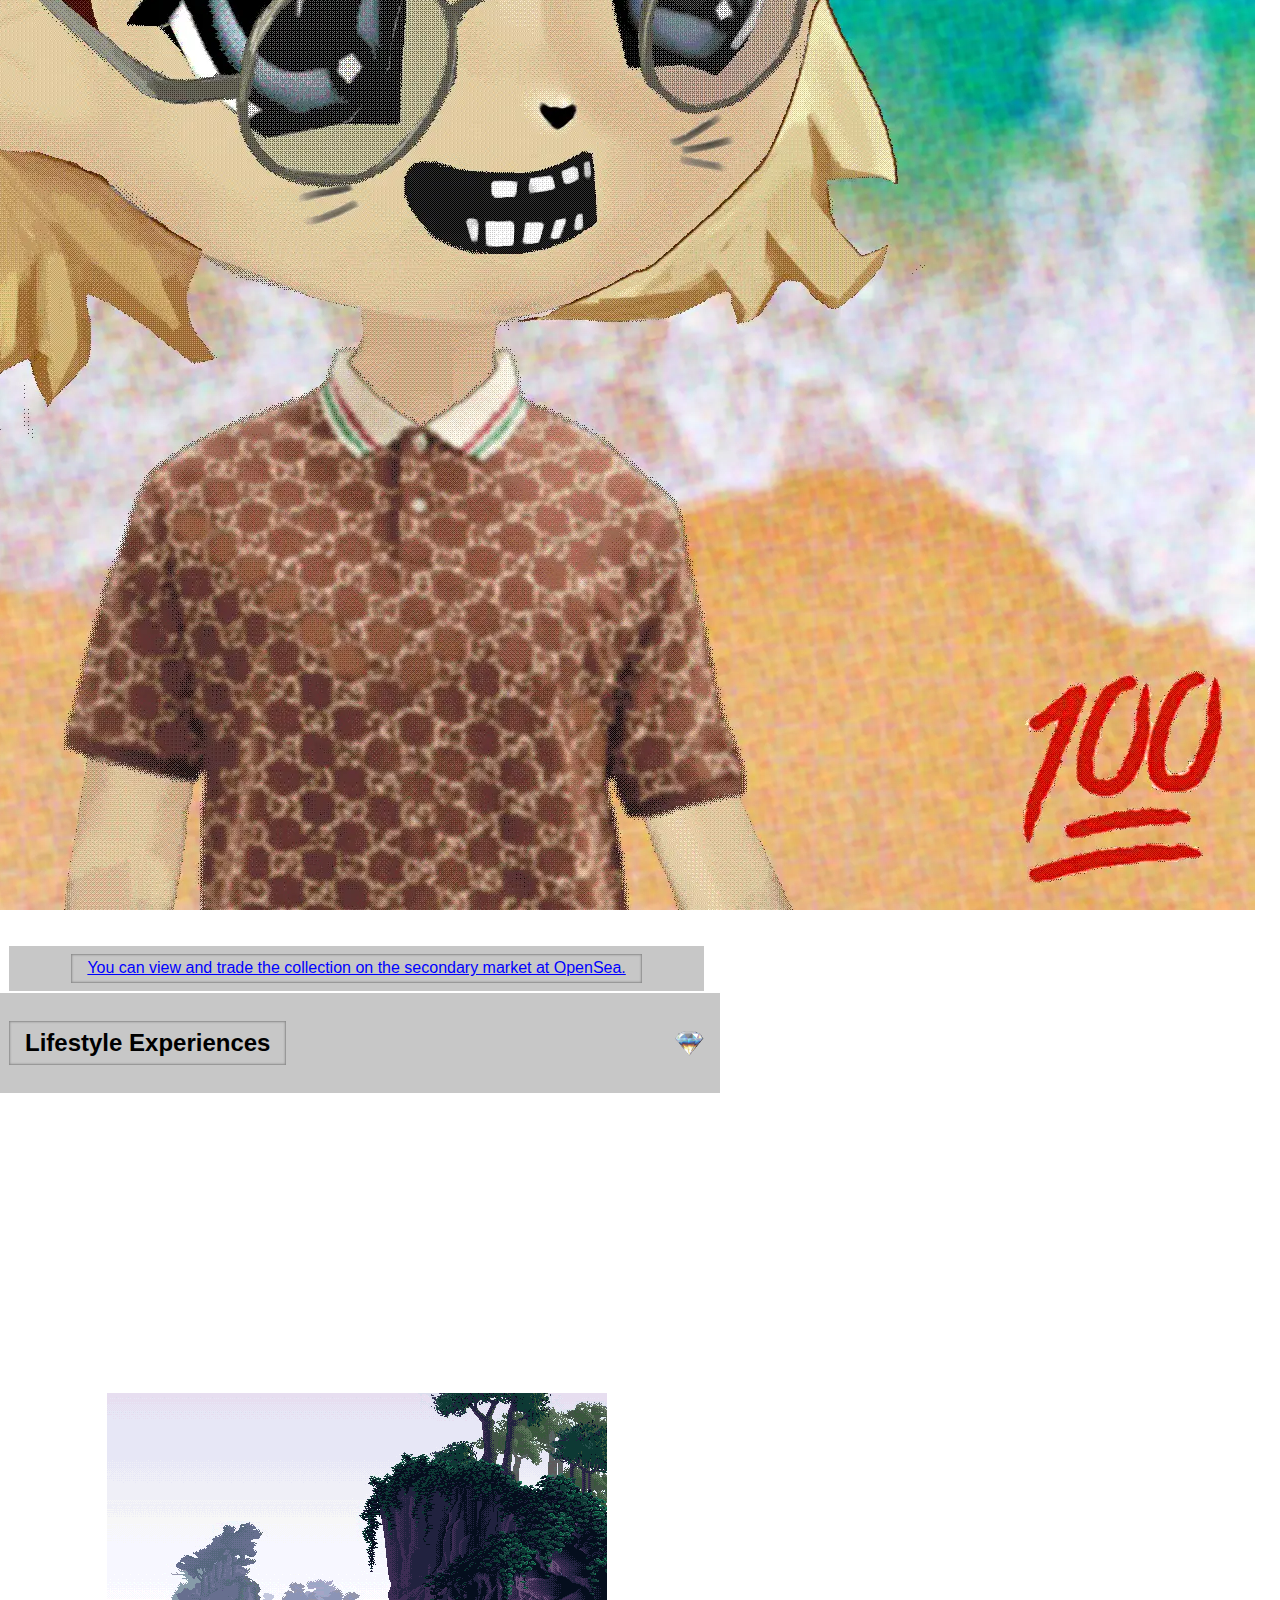
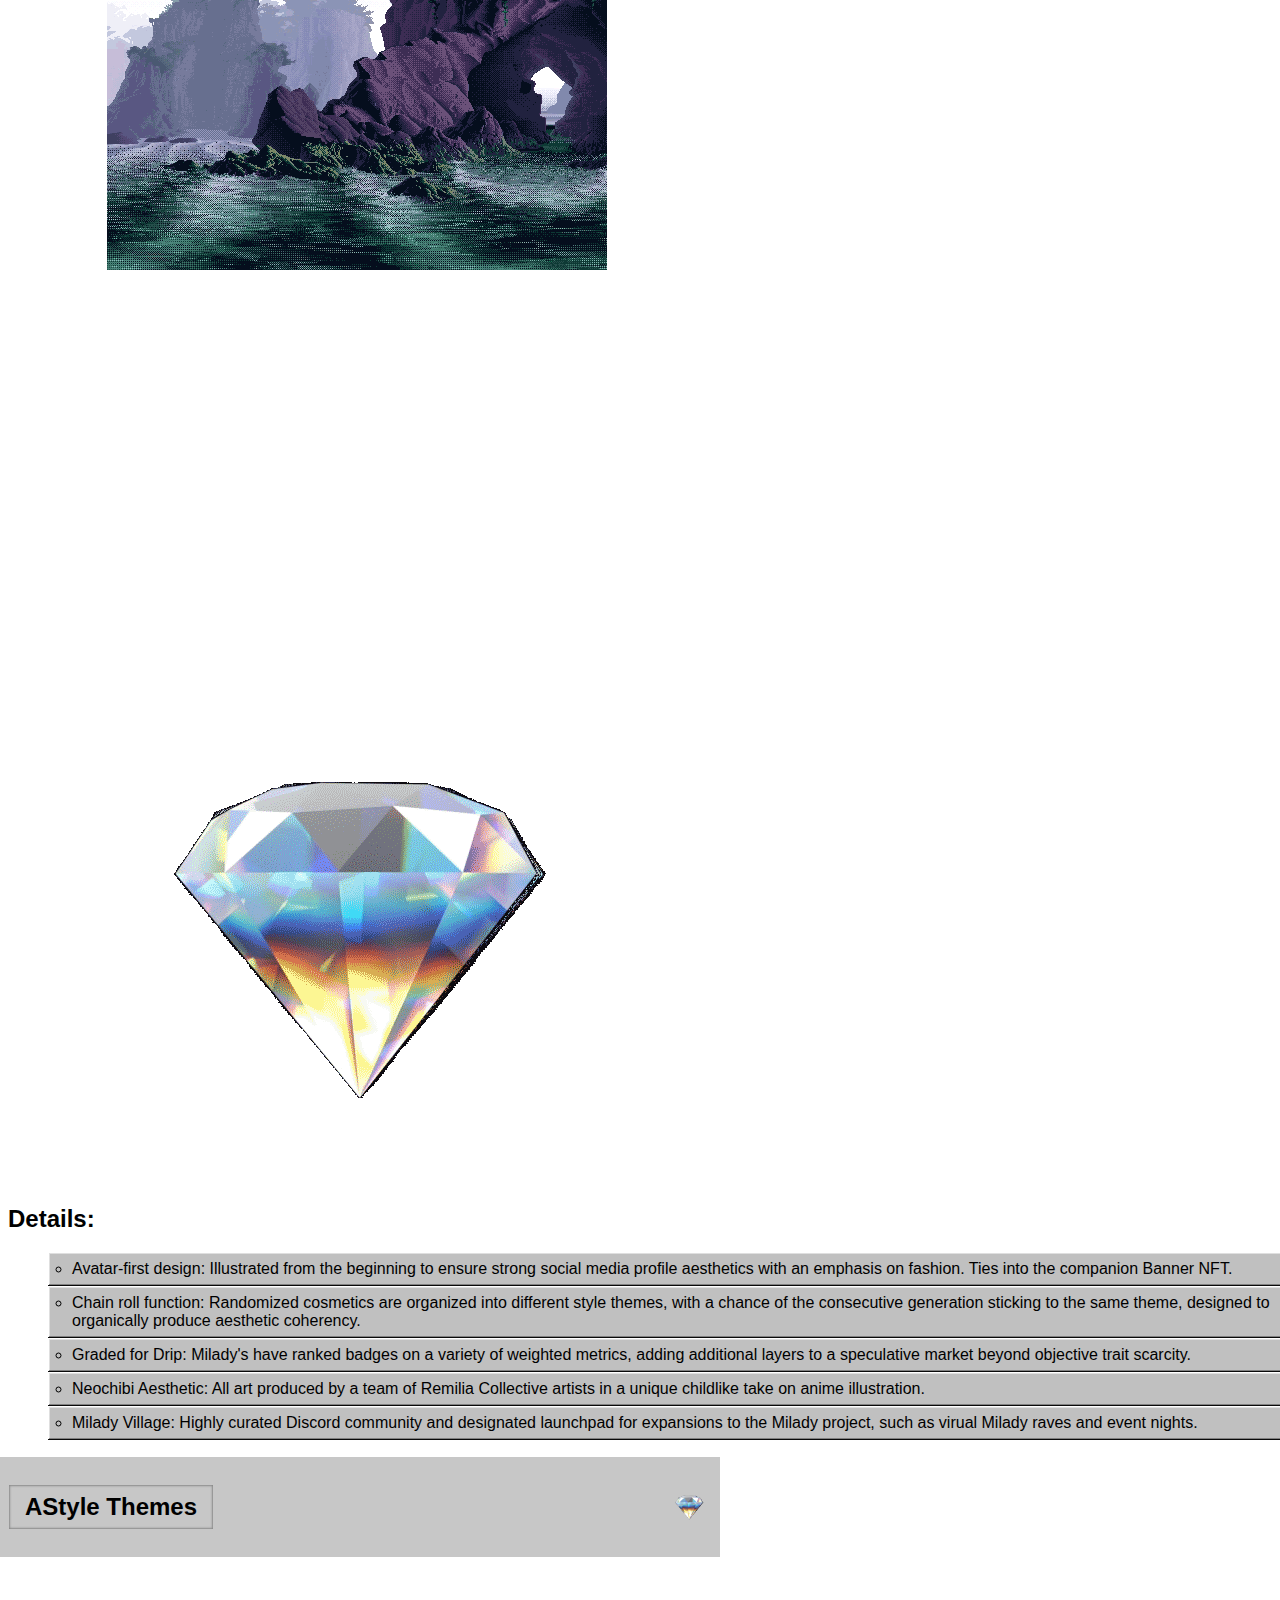
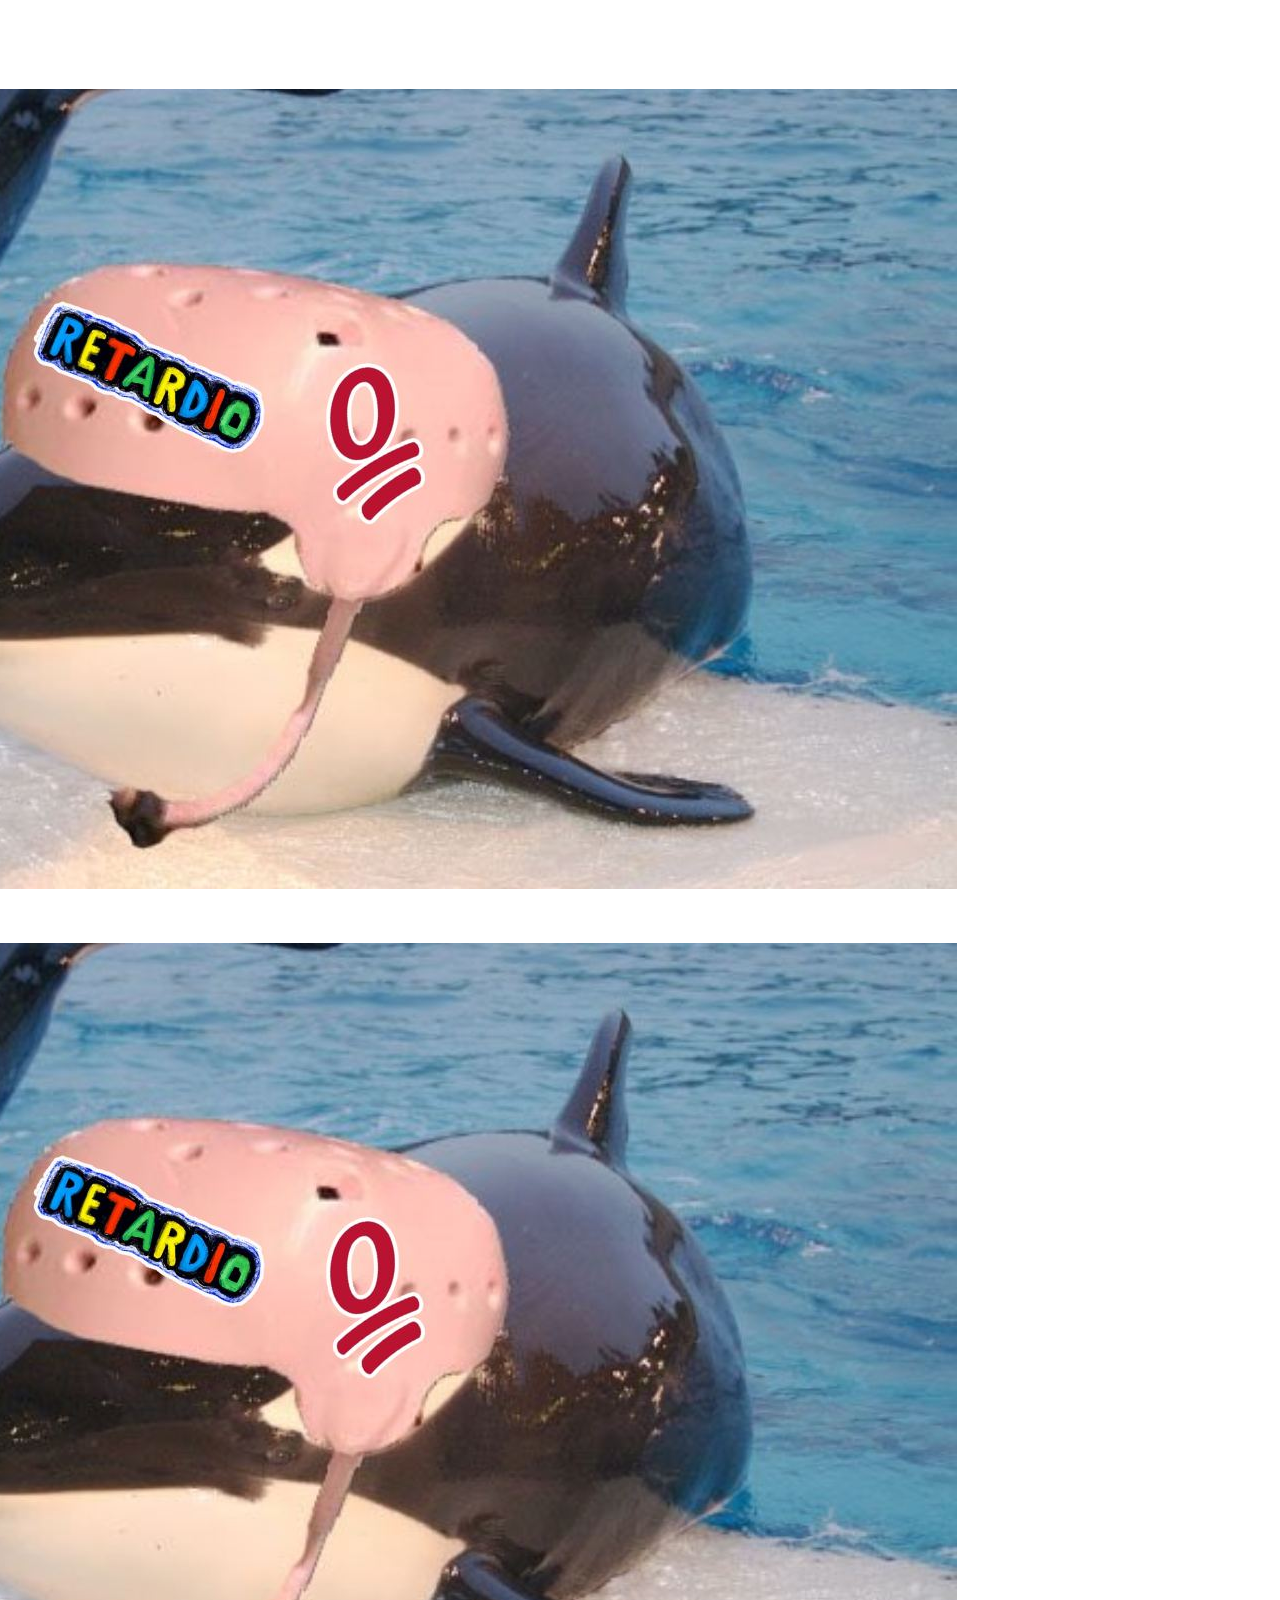
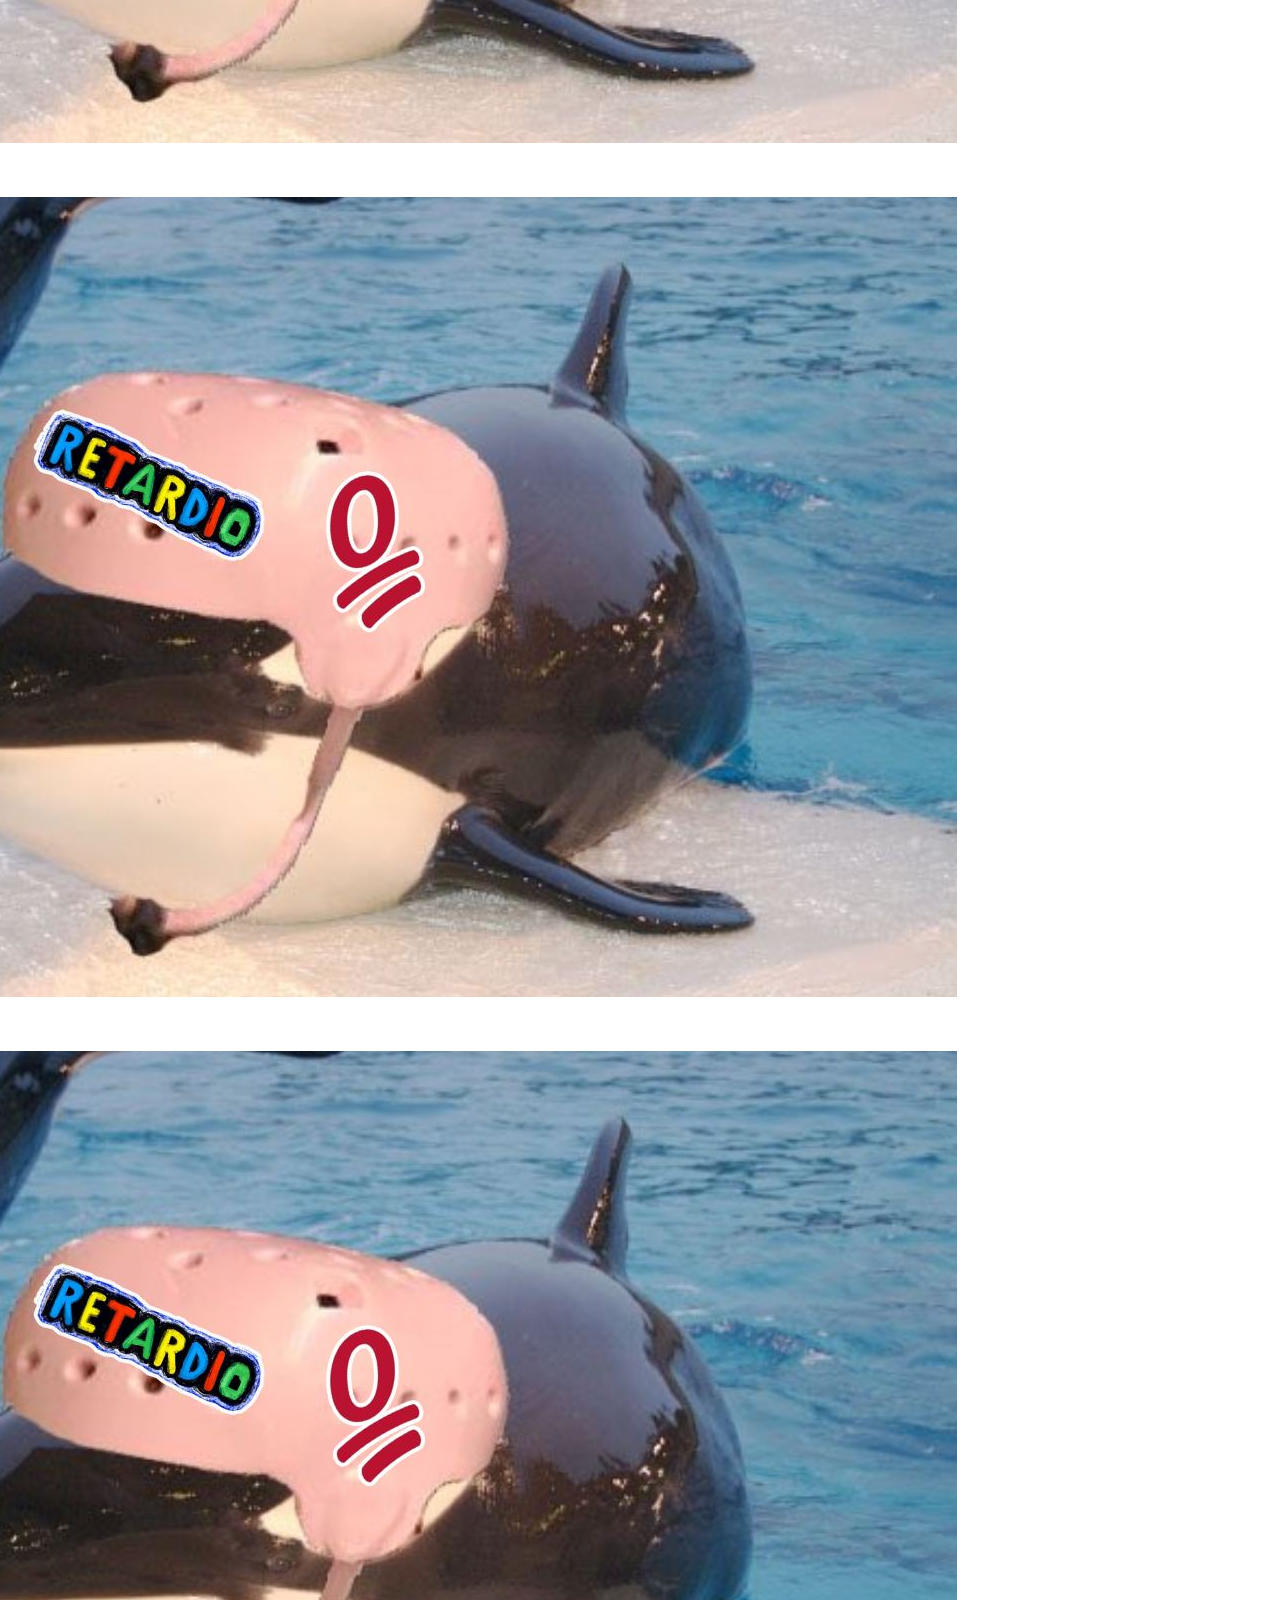
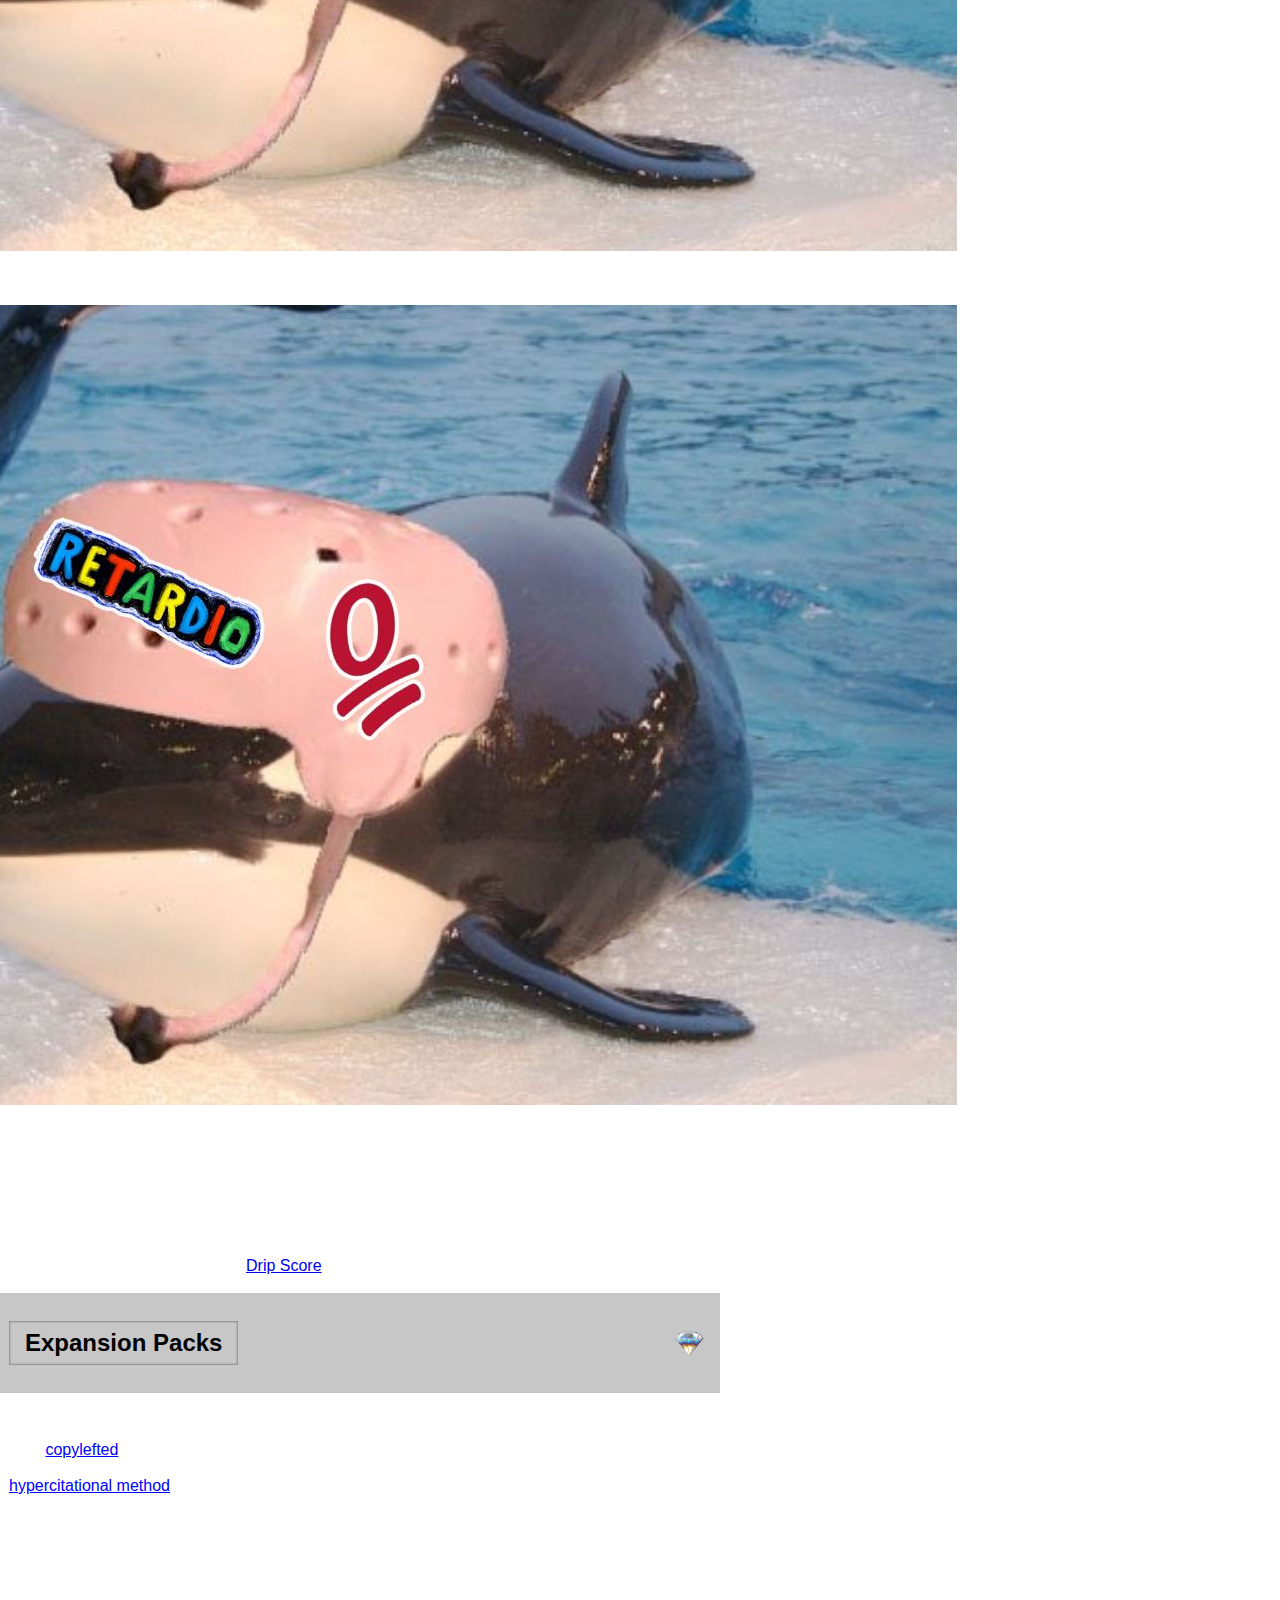
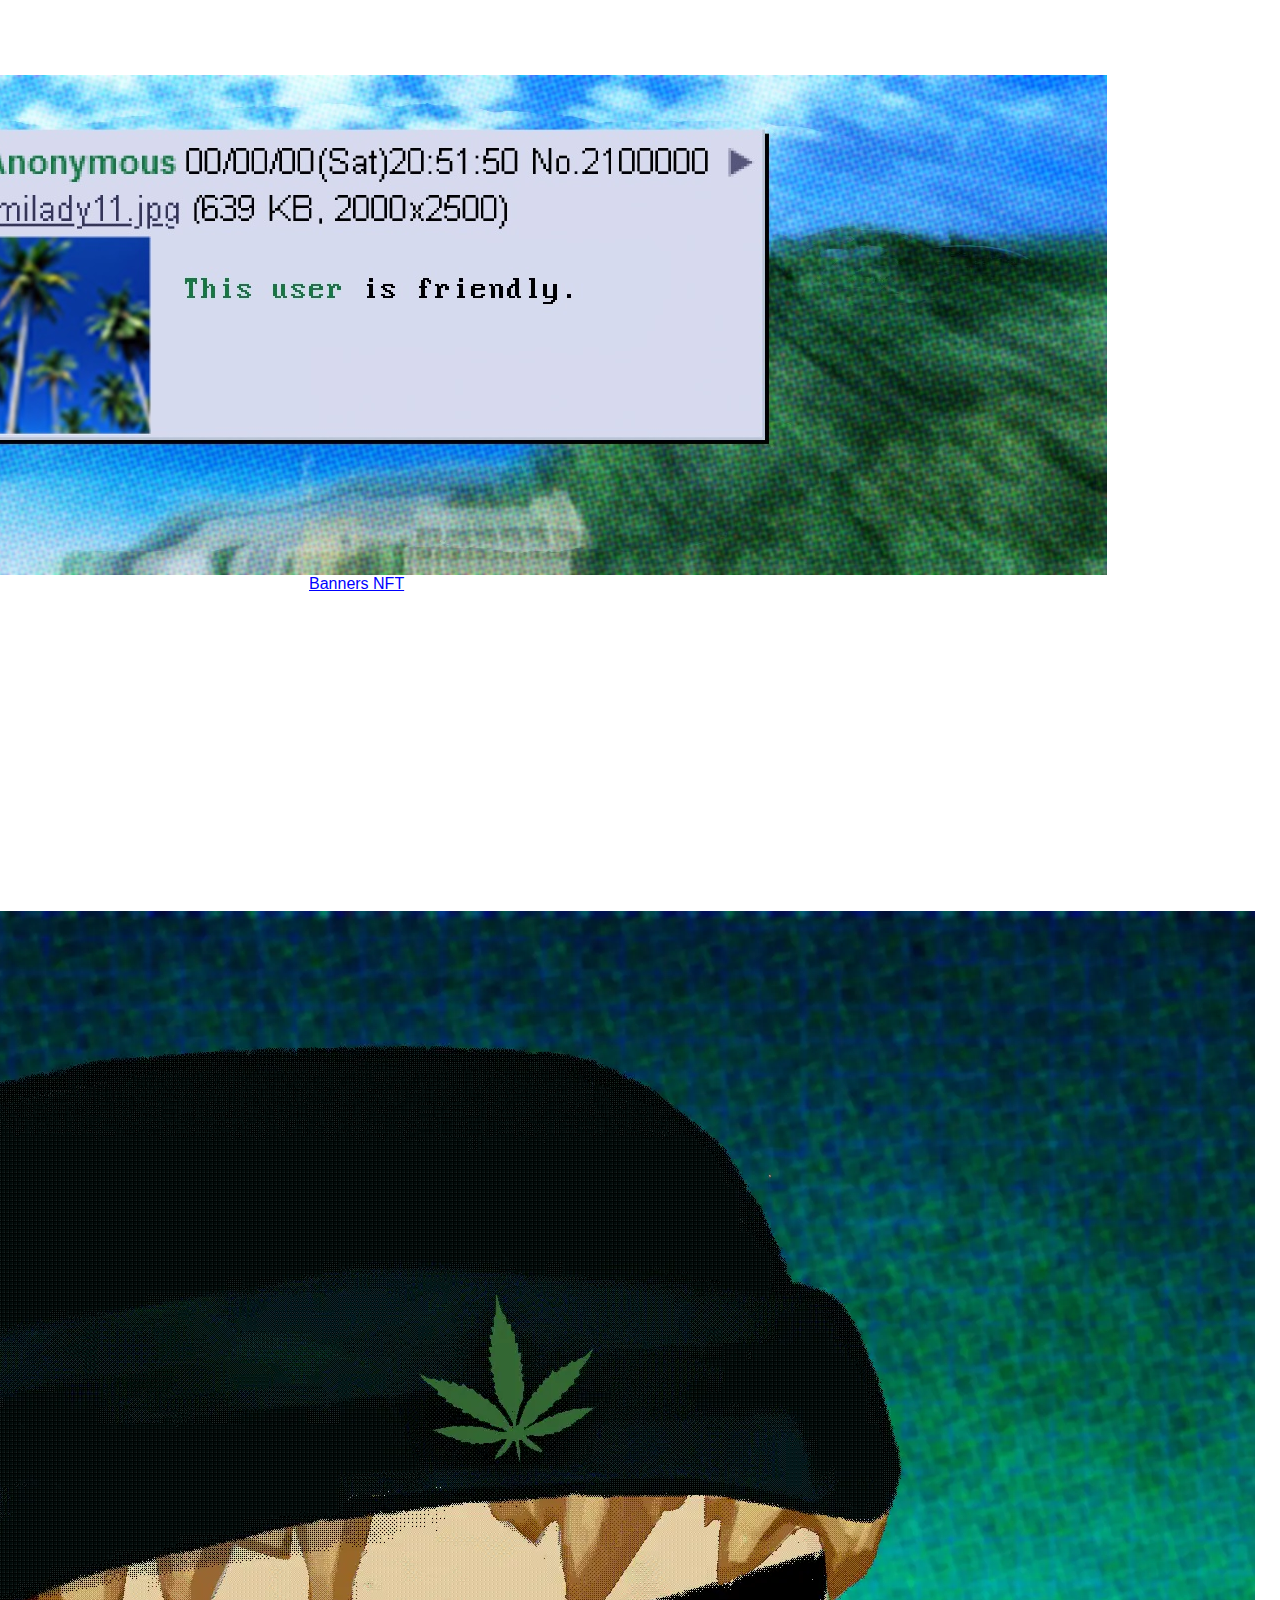
==== commit 249a2c54: "update" ====
--- a/index.html
+++ b/index.html
@@ -43,6 +43,14 @@
 
         </div>
 
+        
+        <div class="audio flex items-center justify-center">
+            <audio id="audioPlayer" controls>
+                <source src="./static/ost.ogg" type="audio/mpeg">
+                Your browser does not support the audio element.
+              </audio> 
+        </div>
+
         <div class="lines w-[55%] h-[1px] bg-white relative opacity-60"></div>
 
         <!-- colletion -->
@@ -69,6 +77,7 @@
 
 
         </div>
+
 
         <div class="lines w-[55%] h-[1px] bg-white relative opacity-60"></div>
 
--- a/static/css/style.css
+++ b/static/css/style.css
@@ -85,7 +85,7 @@
     /* color: white; */
     font-weight: bold;
 
-    padding: .2rem 2rem;
+    padding: .5rem 1rem;
     
     display: flex;
     justify-content: space-between;
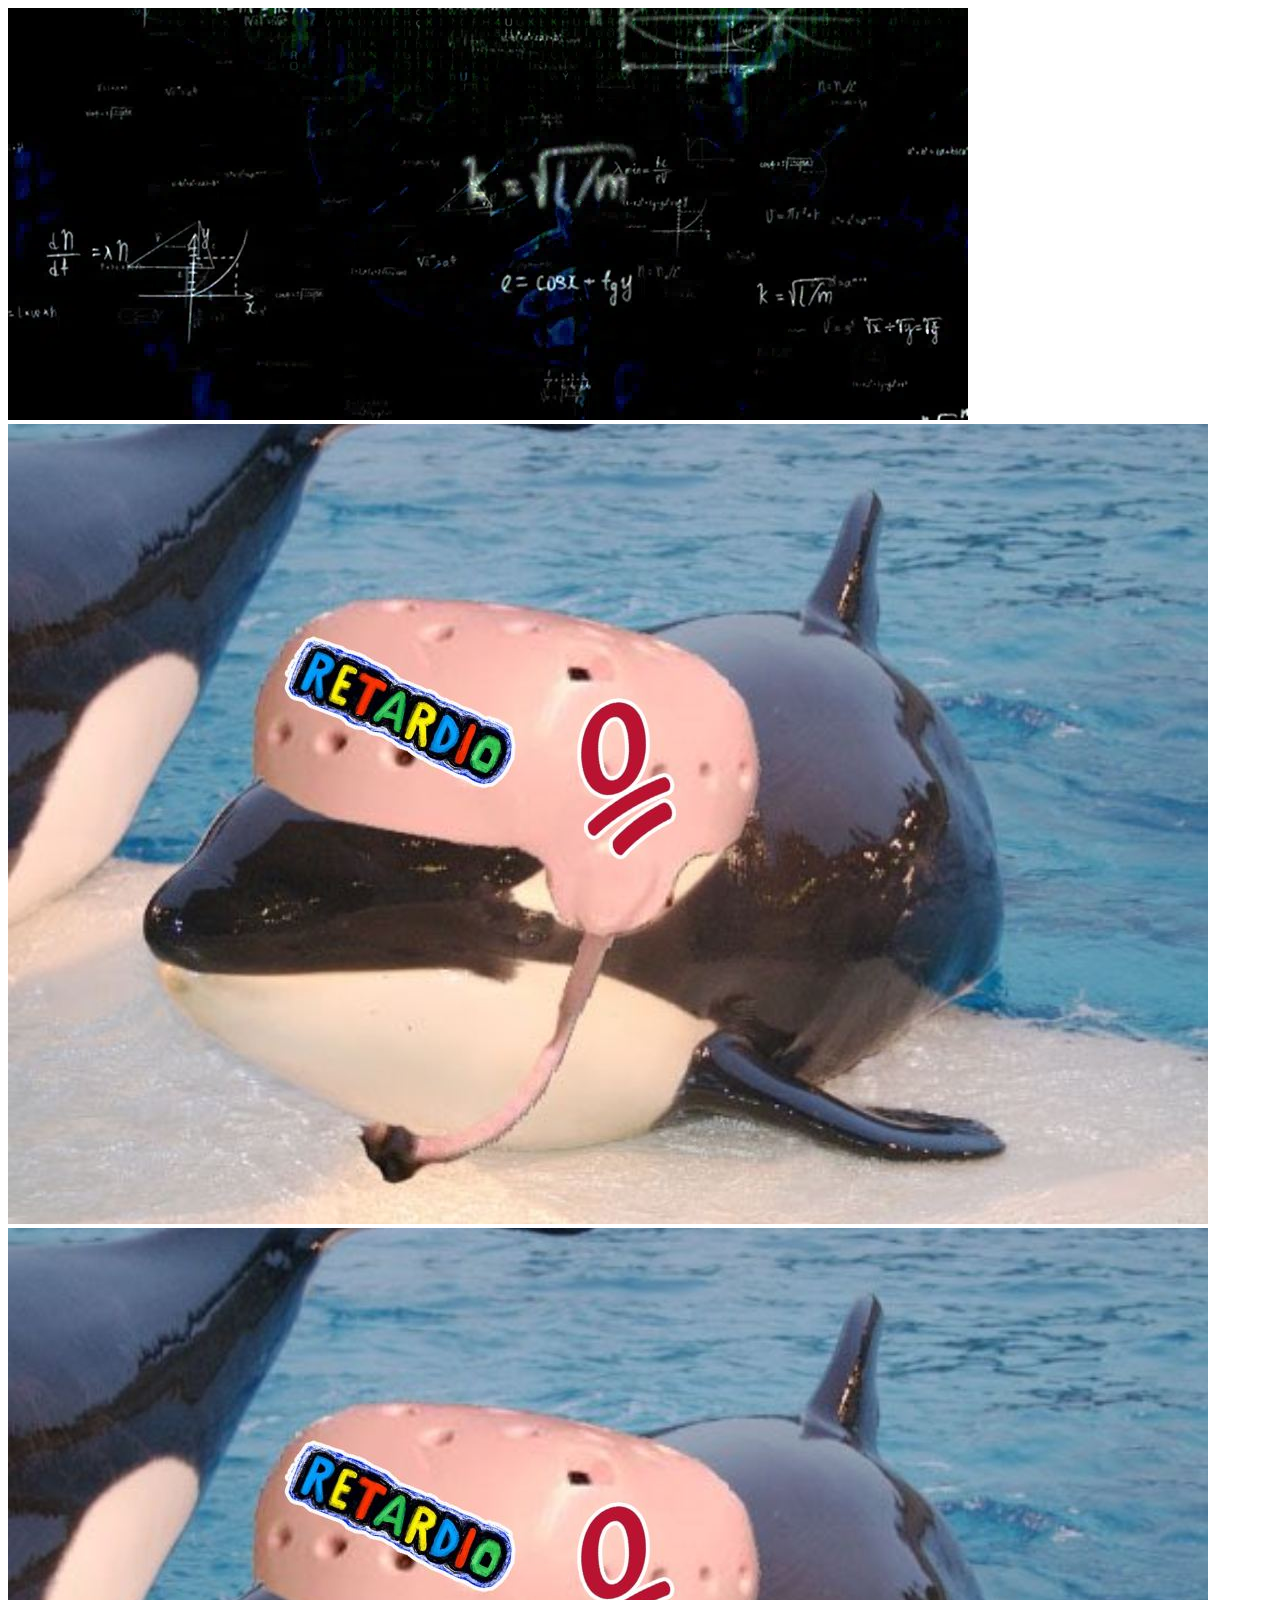
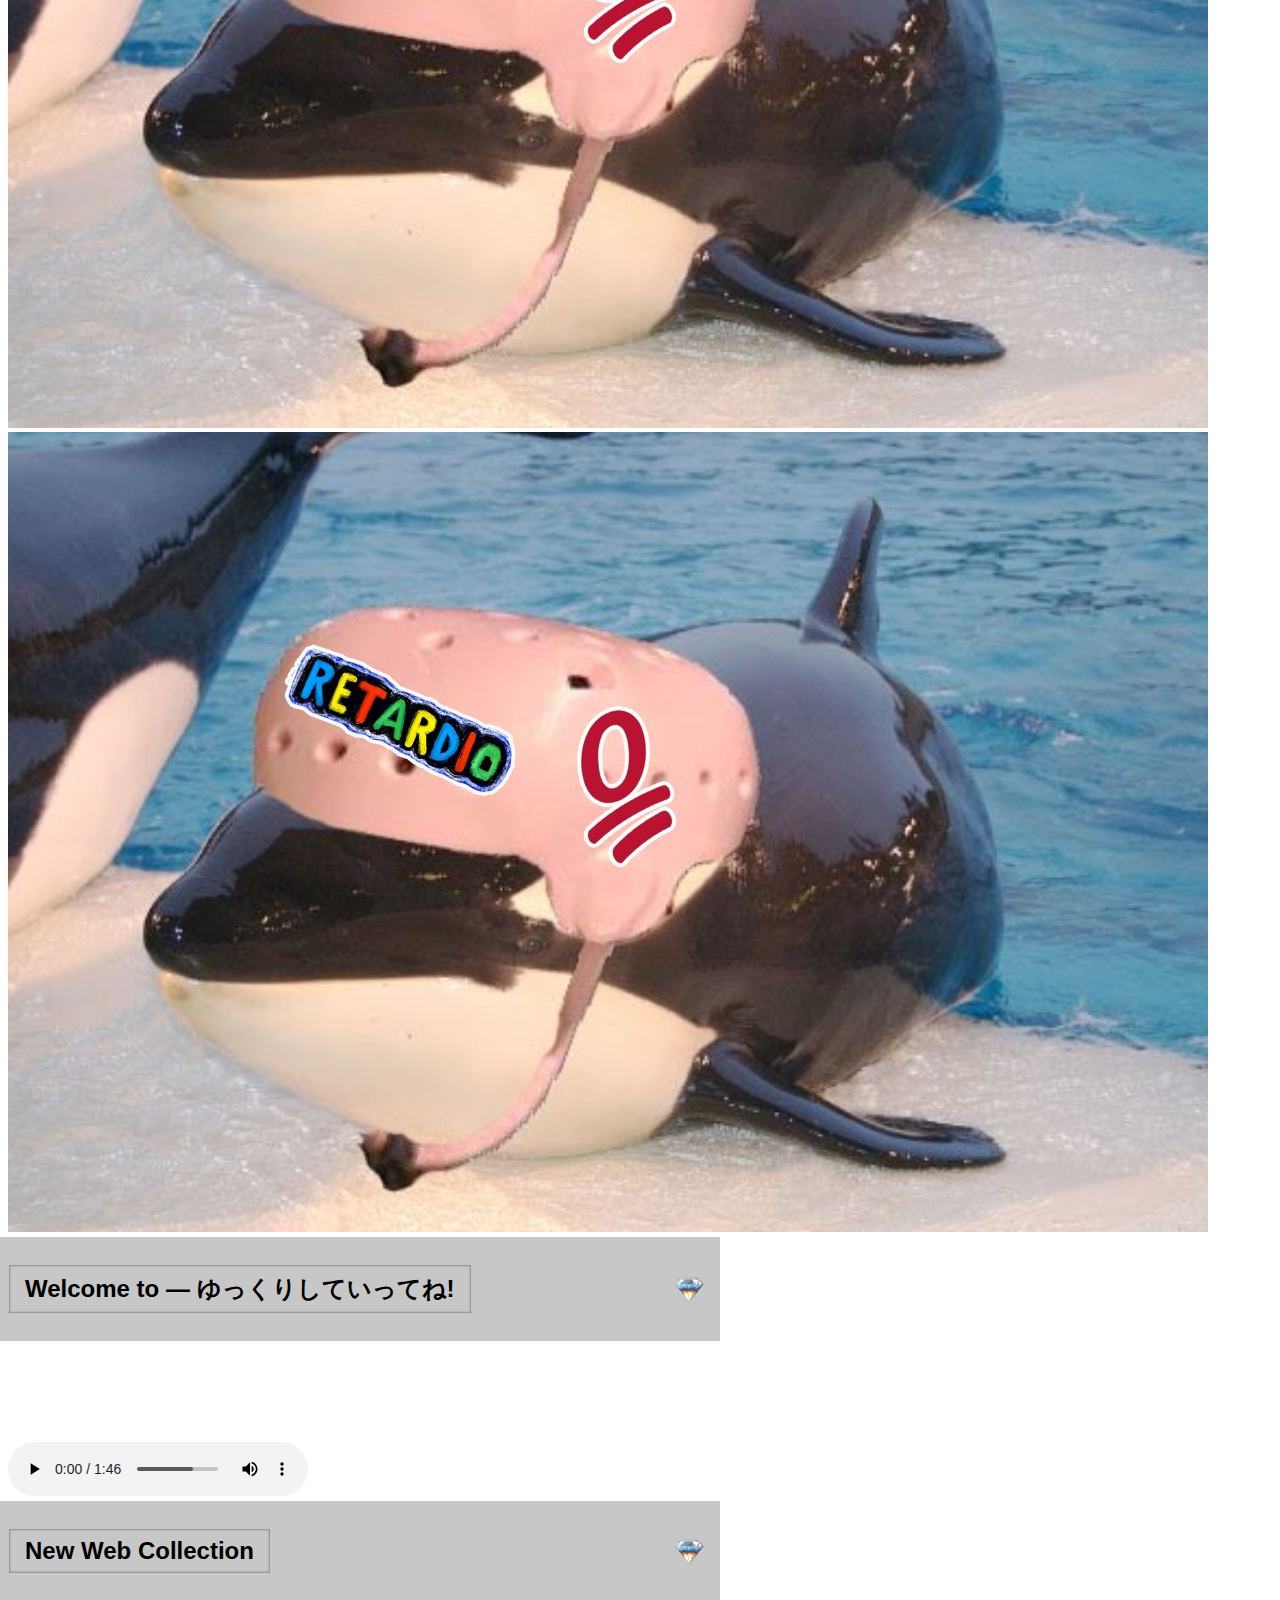
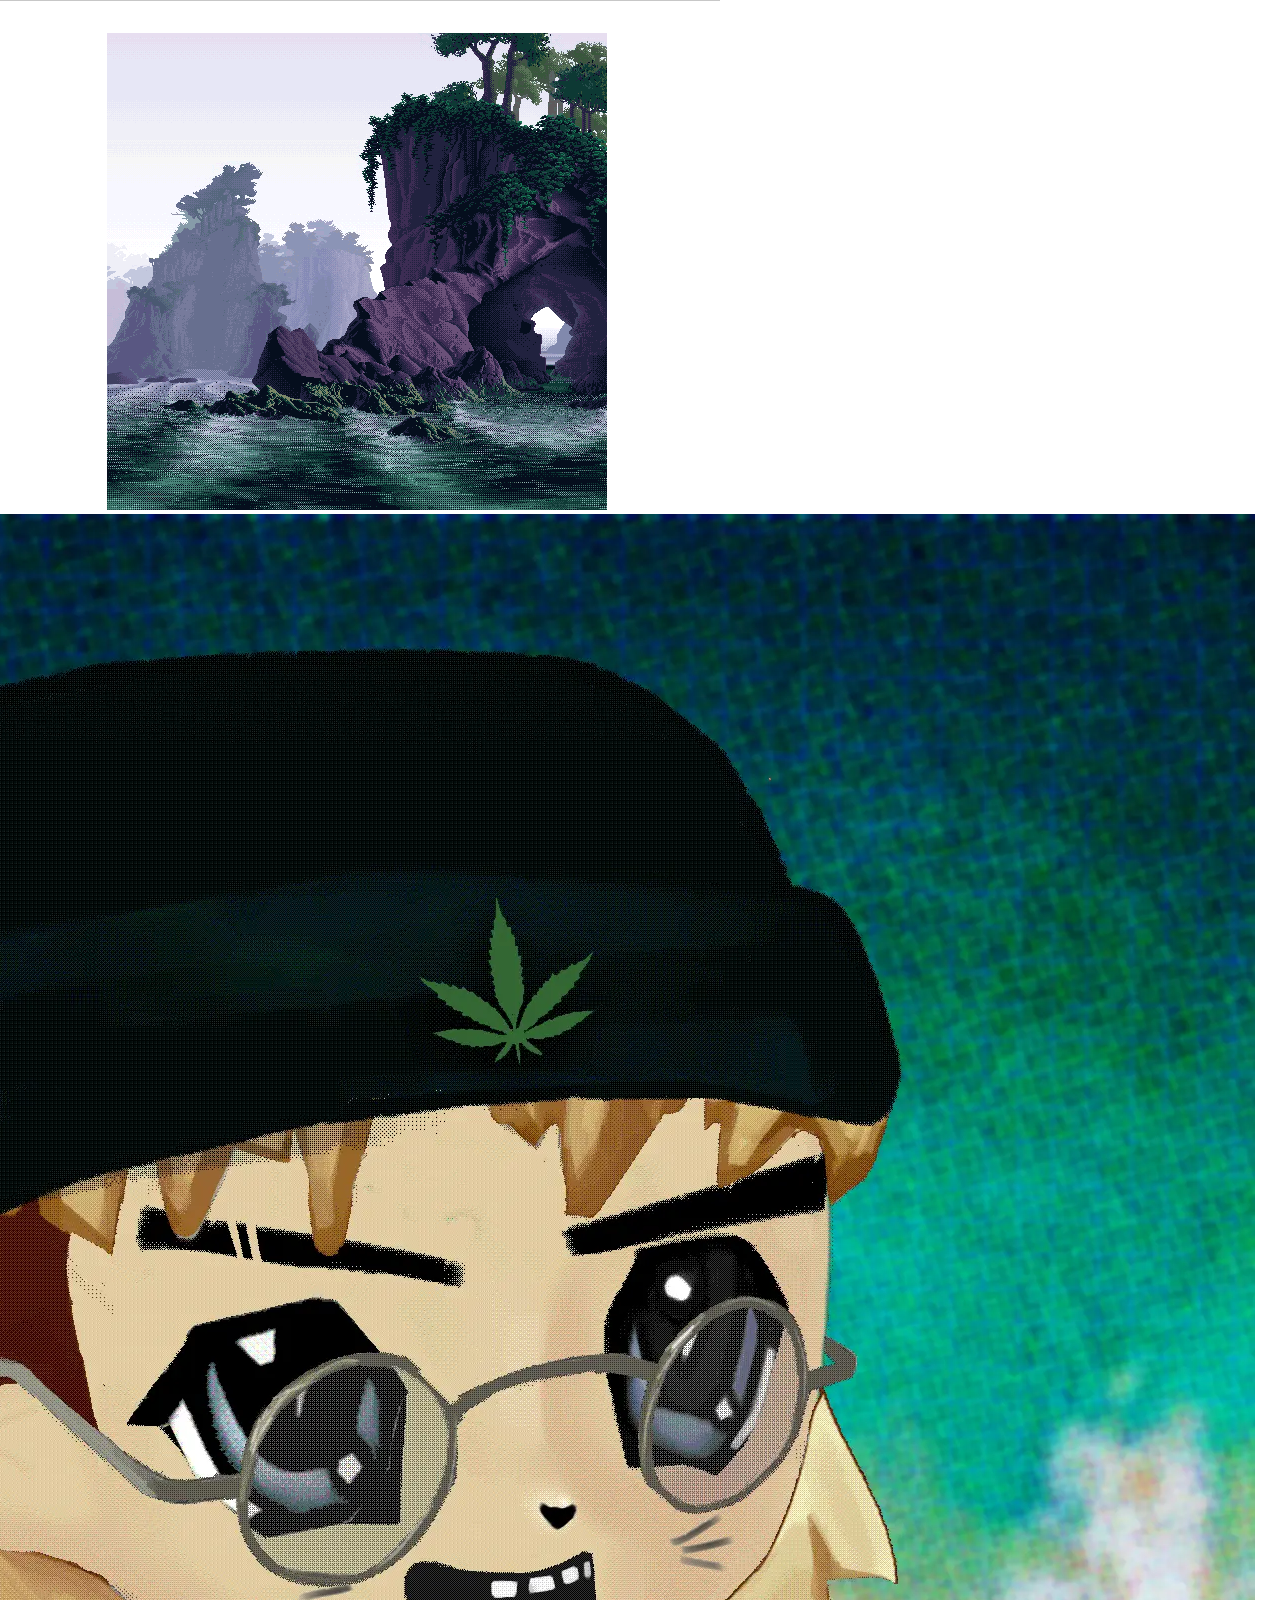
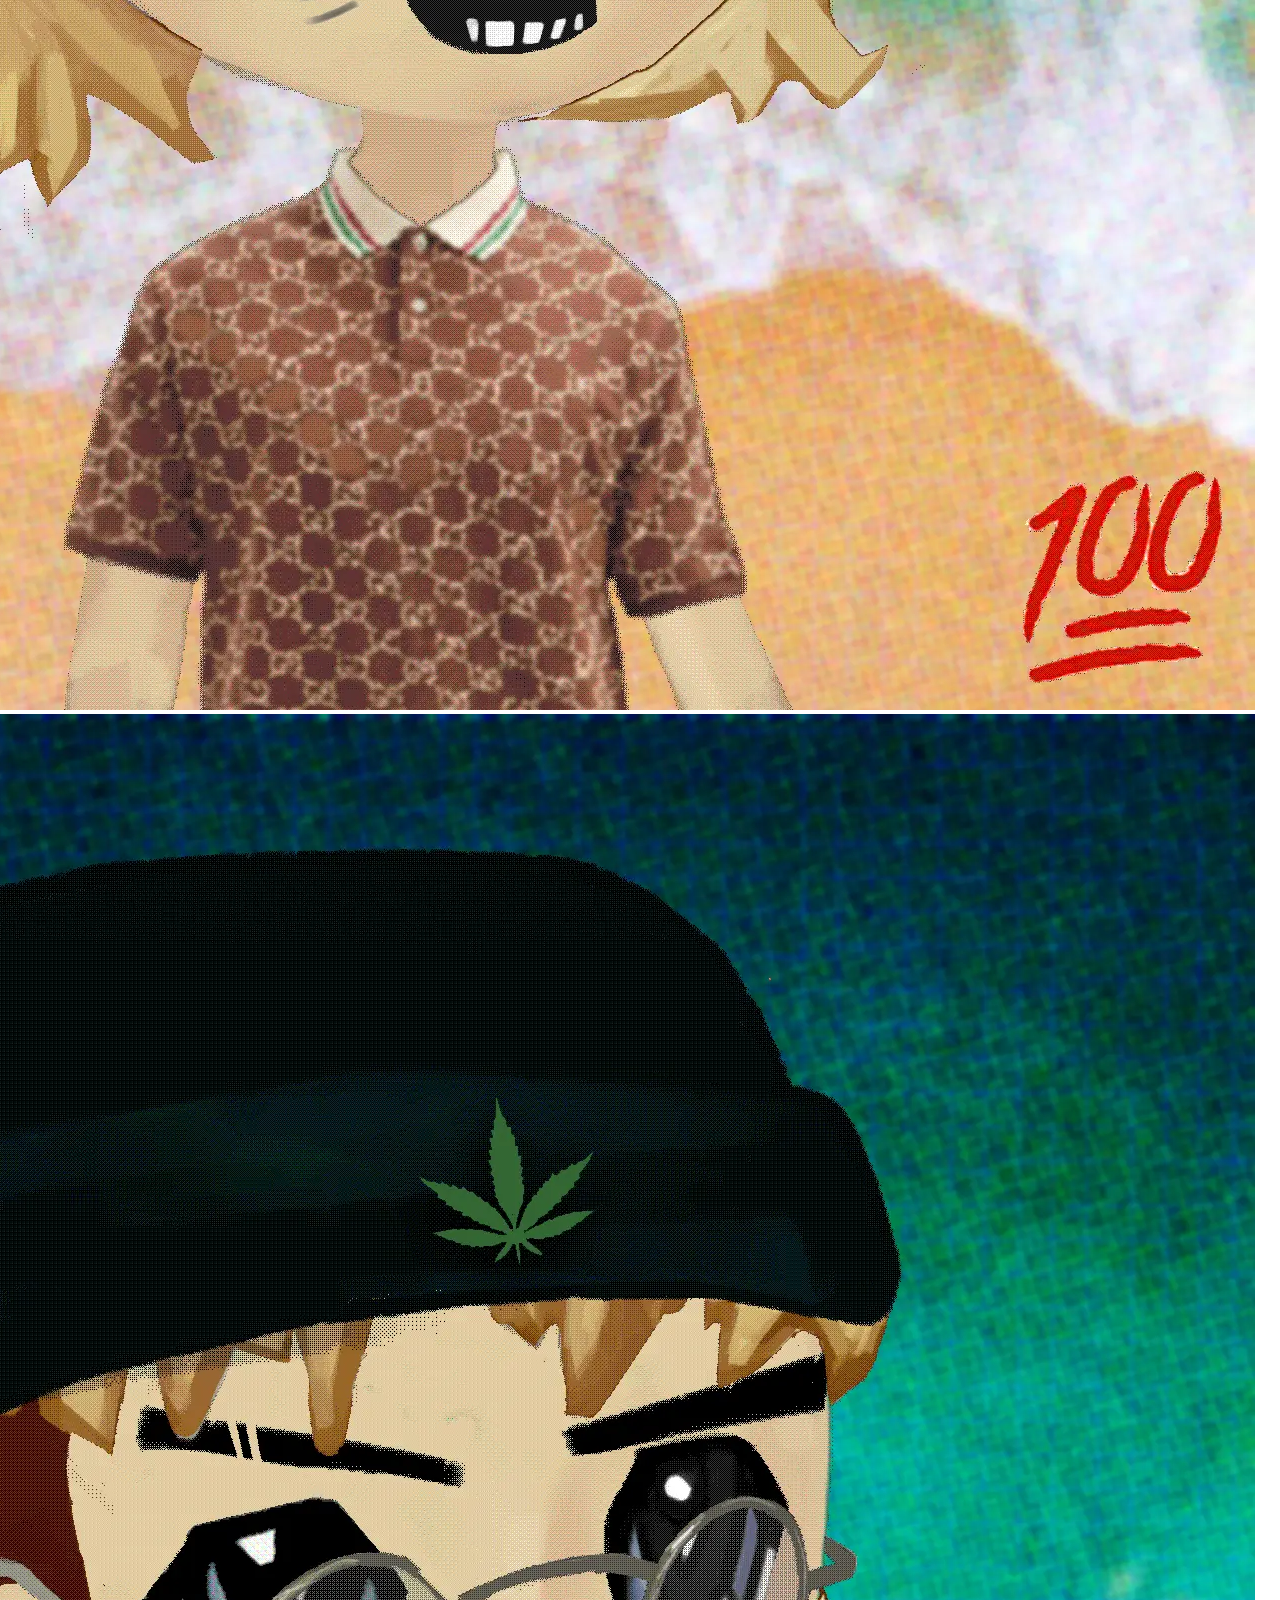
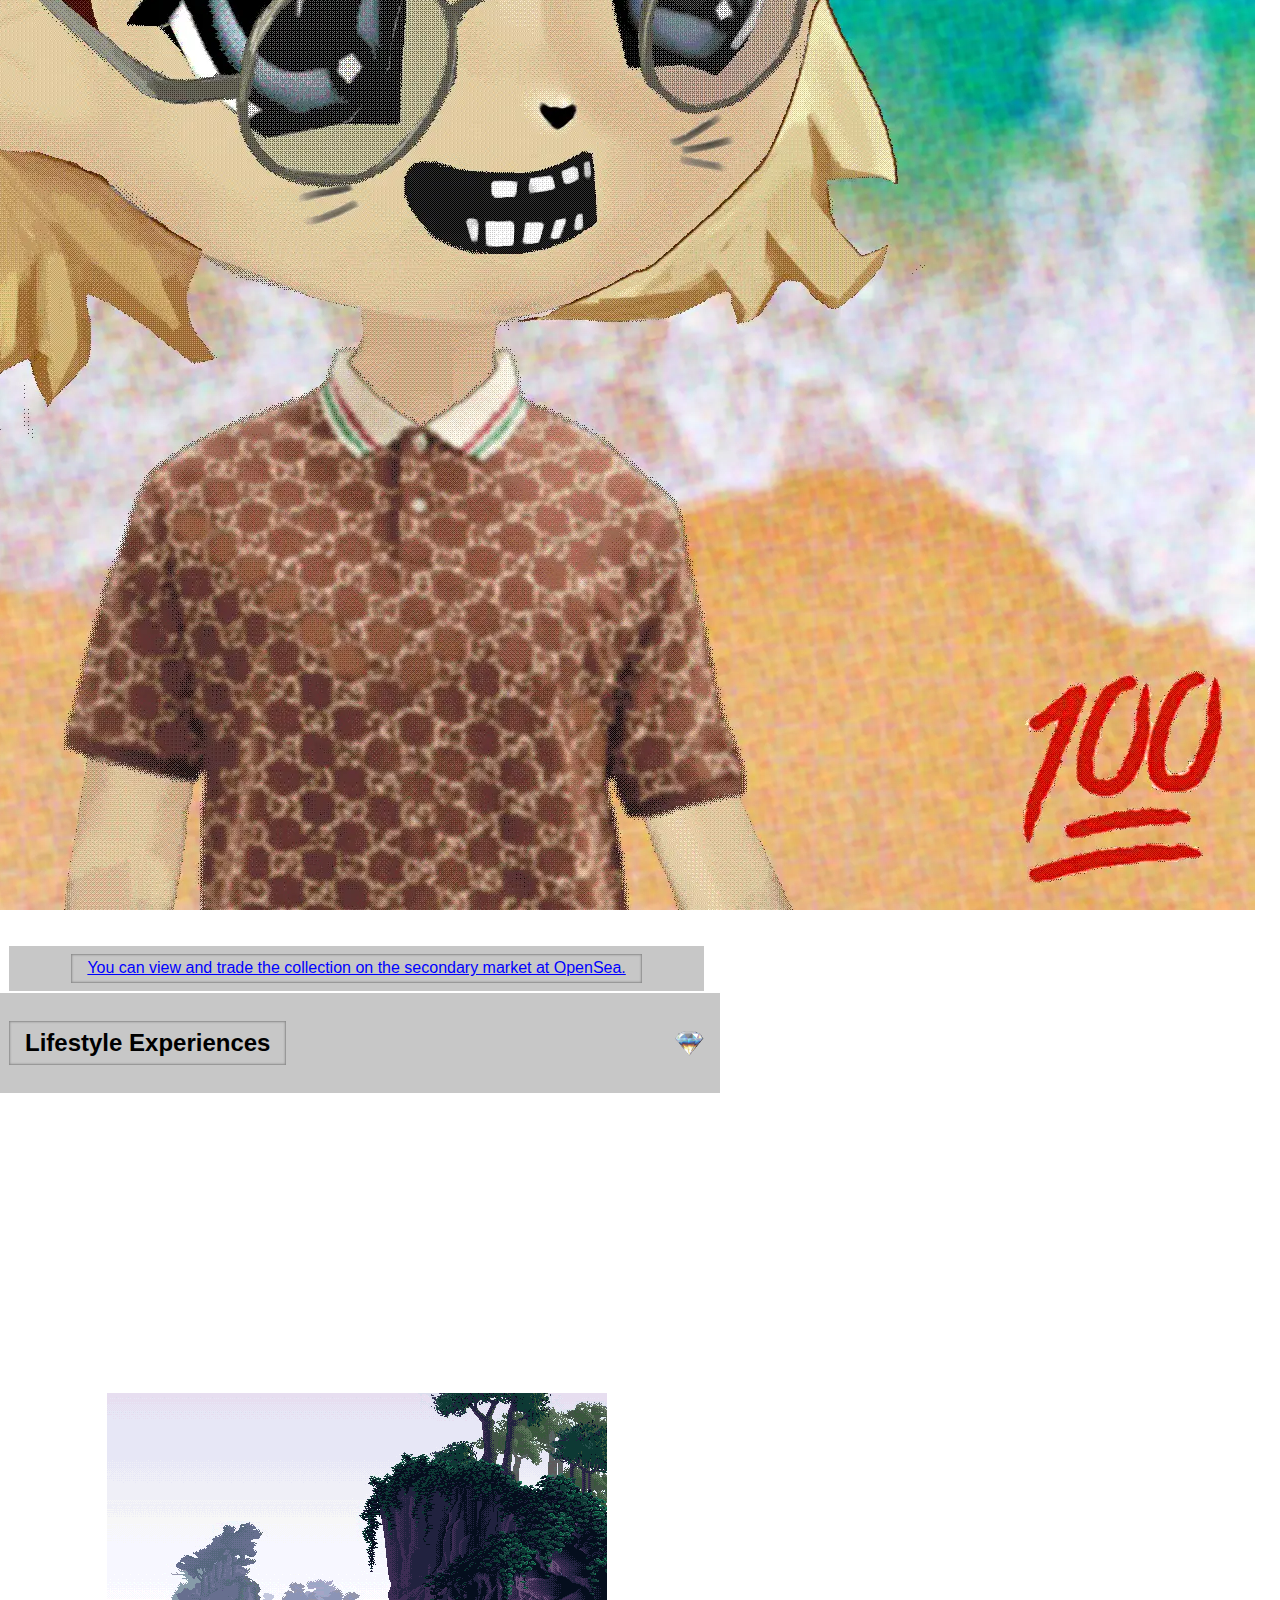
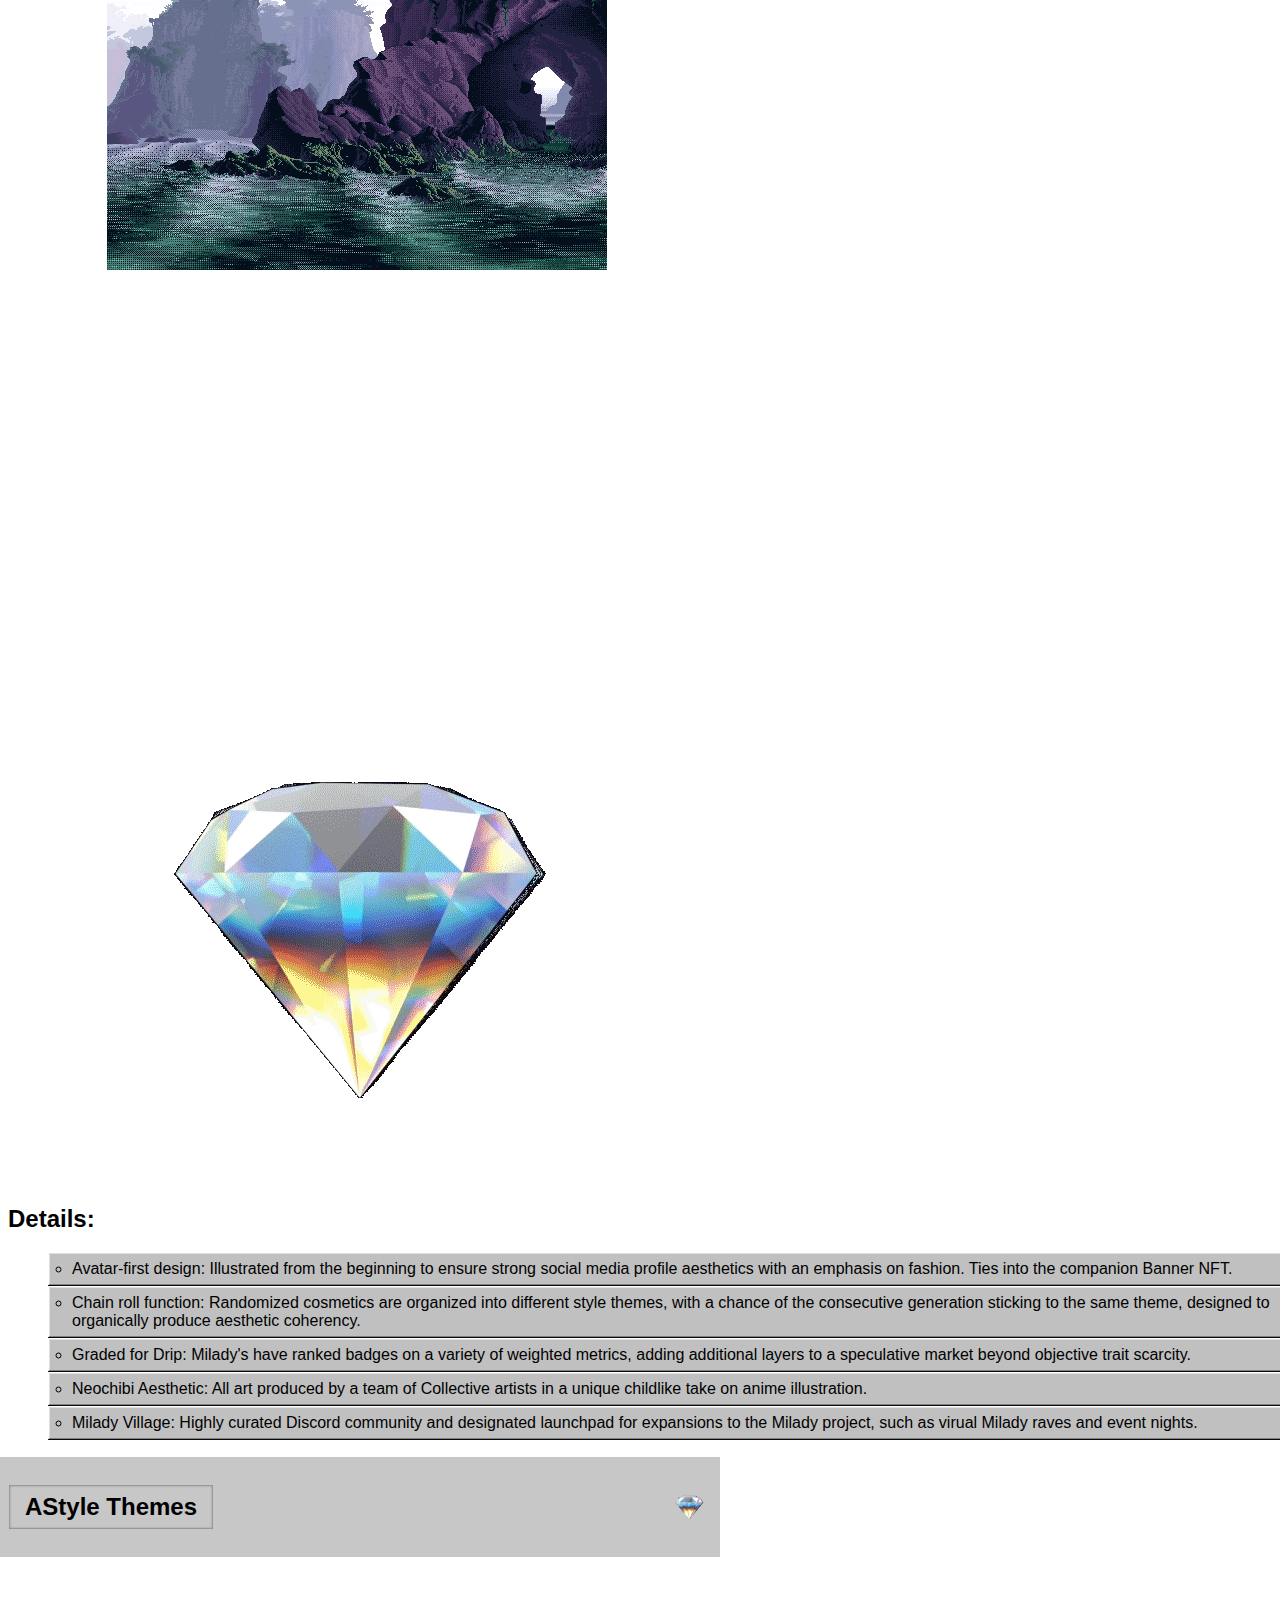
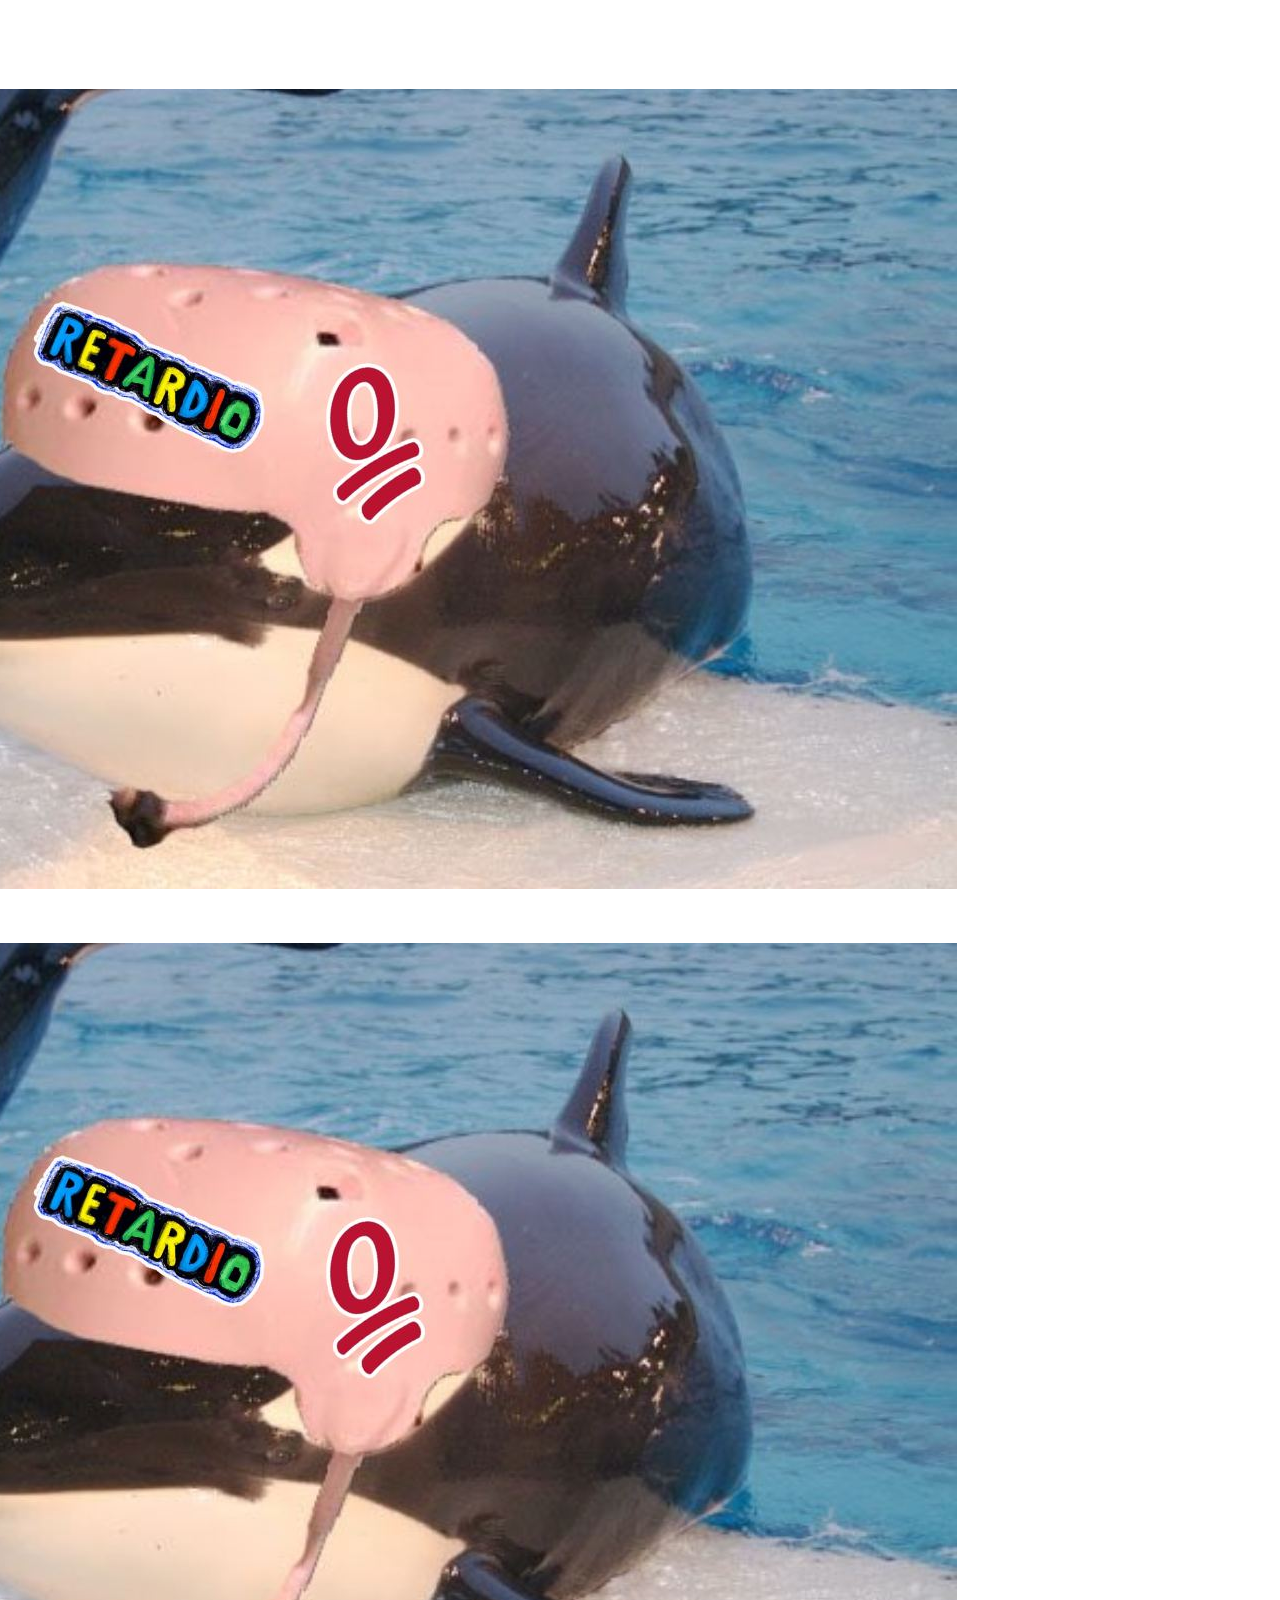
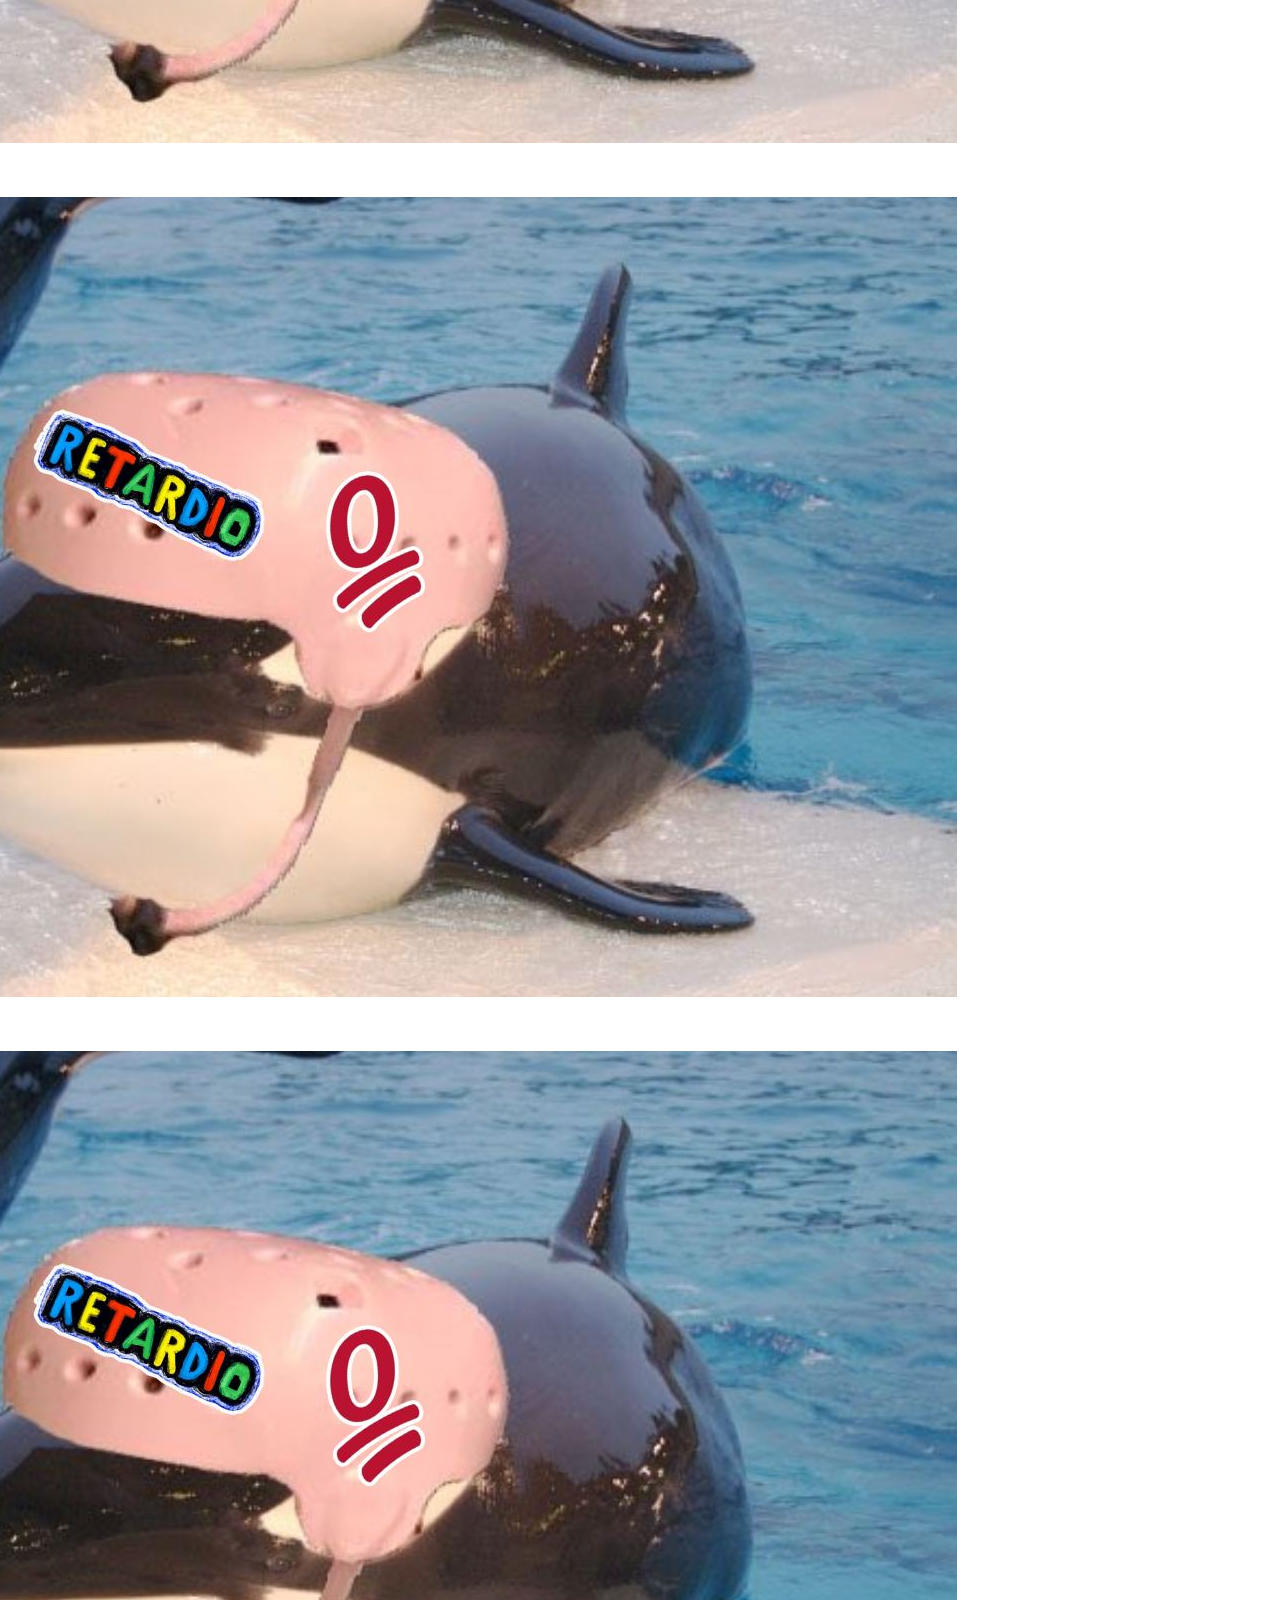
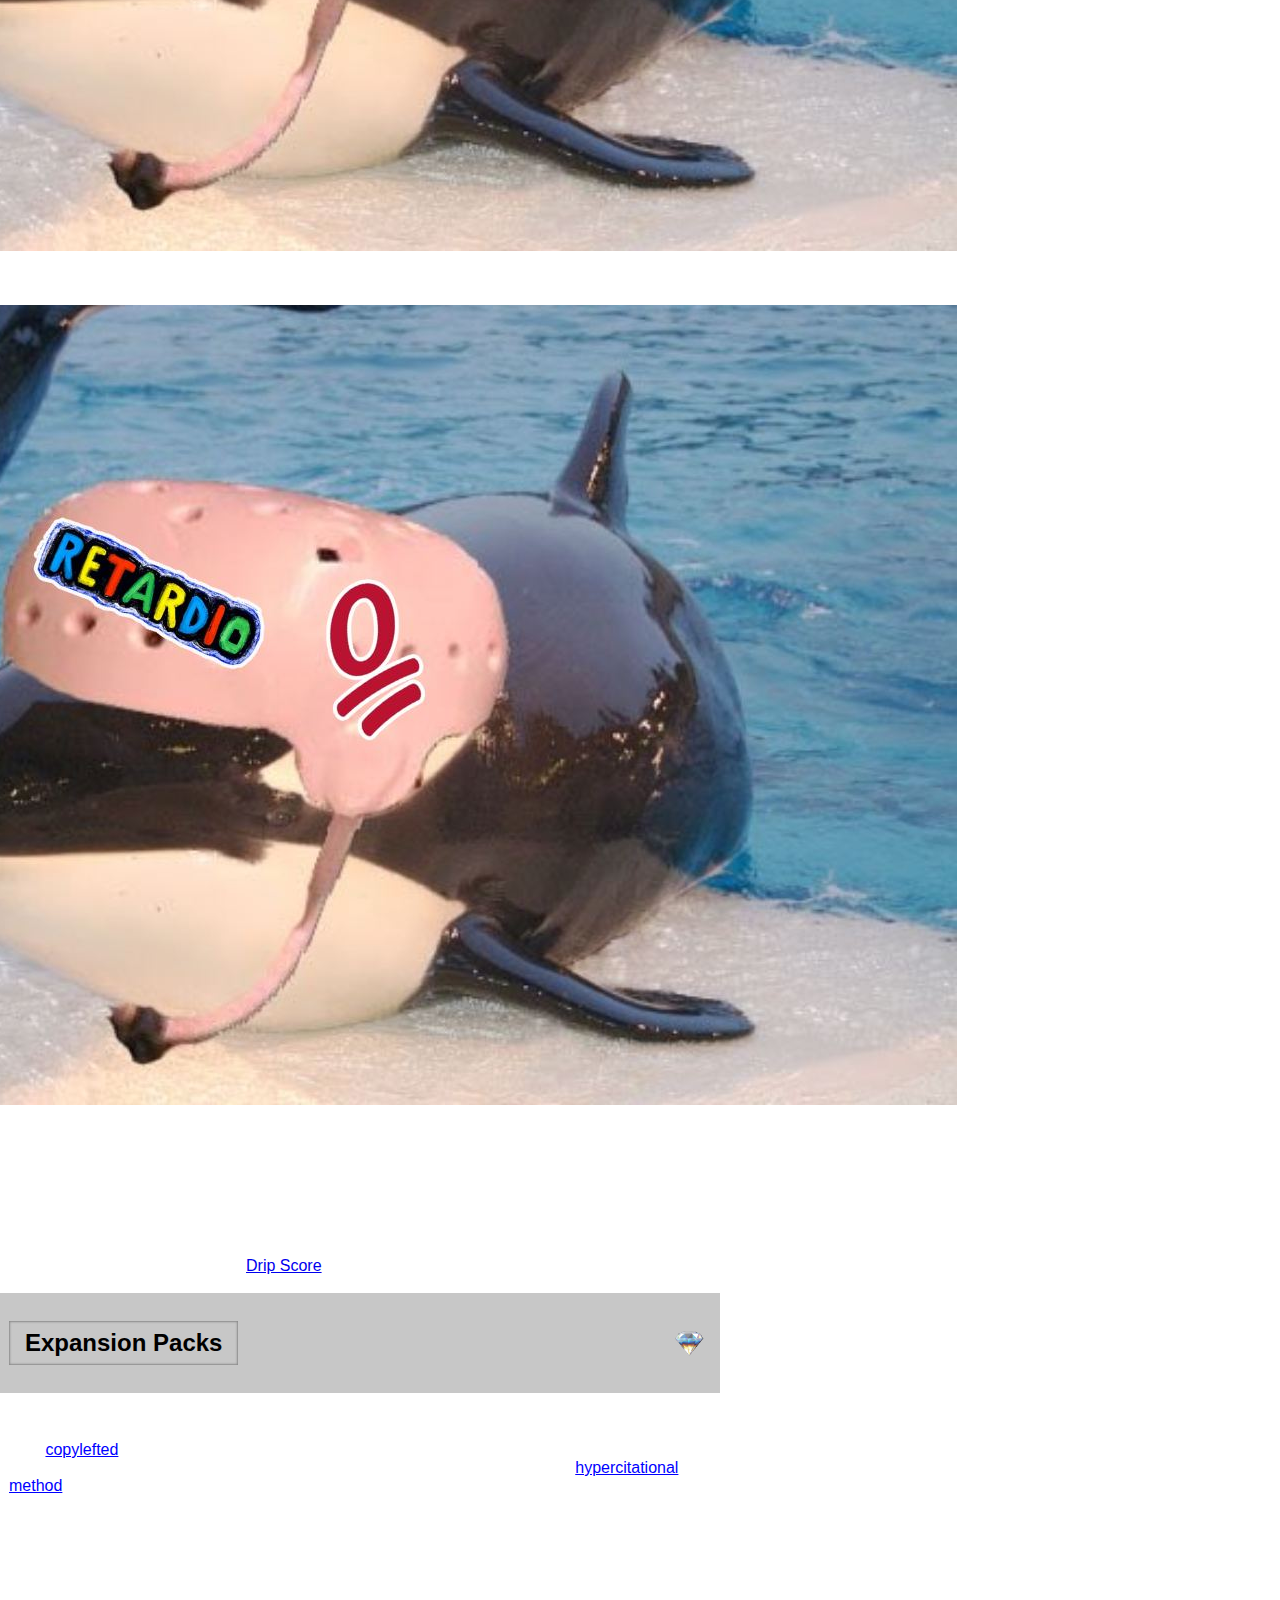
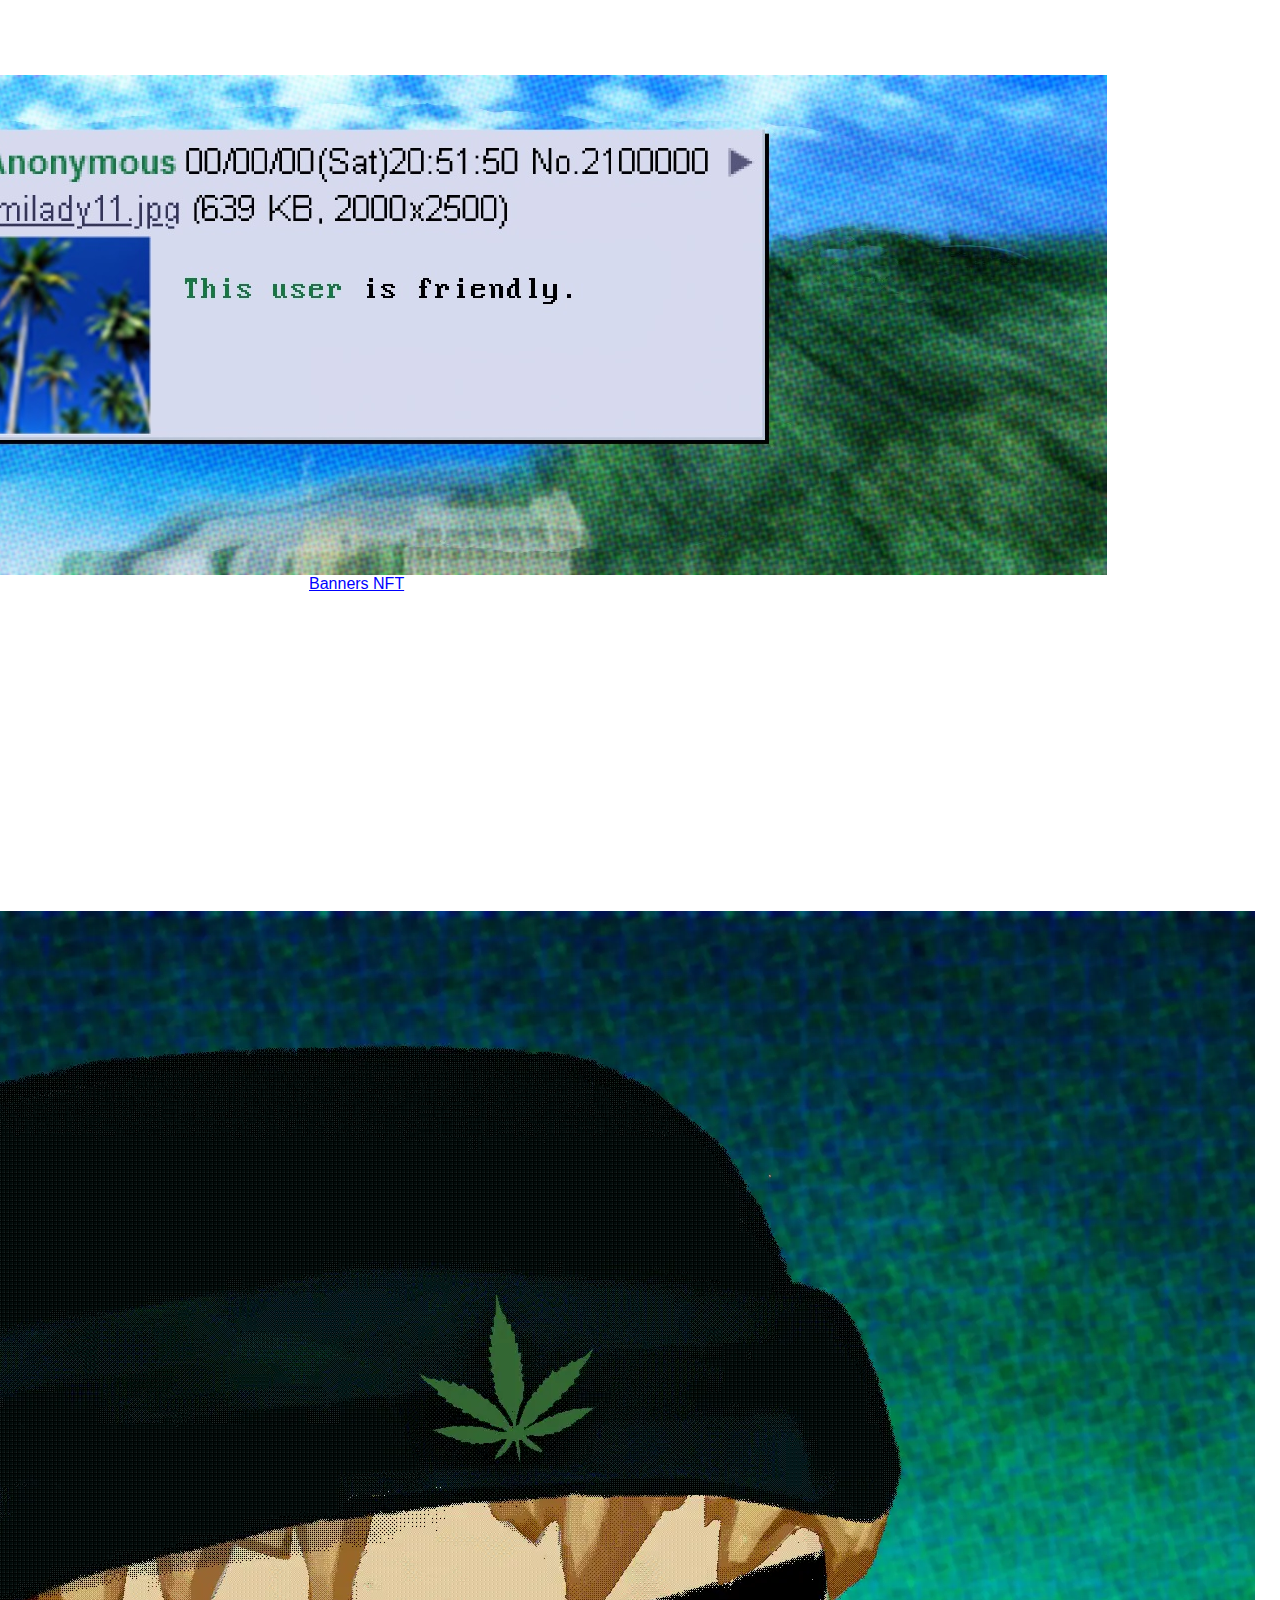
==== commit 1a4a2583: "update" ====
--- a/index.html
+++ b/index.html
@@ -155,7 +155,7 @@
                 </div>
                 <div class="list listCircle  ">
                     <li class="text-black ">
-                       <span class="font-bold"> Neochibi Aesthetic:</span> All art produced by a team of Remilia Collective artists in a unique childlike take on anime illustration.
+                       <span class="font-bold"> Neochibi Aesthetic:</span> All art produced by a team of  Collective artists in a unique childlike take on anime illustration.
                     </li>
                 </div>
                 <div class="list listCircle  ">
@@ -227,7 +227,7 @@
             </div>
 
             <p class="bannerText w-[95%] relative leading-[1.1]">
-                As a <a href="#" class="bannerLink">copylefted</a> brand,  supports a thriving ecosystem of derivative projects from its fan community. Remilia Collective also produces official expansions given away to  holders following our <a href="#" class="bannerLink">hypercitational method</a>.
+                As a <a href="#" class="bannerLink">copylefted</a> brand,  supports a thriving ecosystem of derivative projects from its fan community.  Collective also produces official expansions given away to  holders following our <a href="#" class="bannerLink">hypercitational method</a>.
             </p>
 
             <div class="w-full relative bg-white h-[1px] opacity-60"></div>
@@ -311,25 +311,38 @@
                </a>
 
             </div>
-          
-            <!-- <div class="links flex justify-center items-center gap-3 h-[30px] flex-wrap">
-
-                <a href="#discord" class="bannerLink">  Community Discord</a>
-
-                <div class="lines h-full w-[2px] relative bg-white"></div>
-                
-                <a href="#Twitter" class="bannerLink">  Official Twitter</a>
-
-                <div class="lines h-full w-[2px] relative bg-white"></div>
-                
-                <a href="#Contract" class="bannerLink">  Contract</a>
-
-
-            </div> -->
+           
 
             <div class="w-full relative bg-white h-[1px] opacity-60"></div>
 
             <p class="bannerText">All branding, assets and NFT's are copylefted under the <a href="#license" class="bannerLink">Viral Public License.</a></p>
+
+        </div>
+
+        <!-- author -->
+        <div class="banner gap-2 text-center">
+
+            <div class="bannerTitle text-left">
+                <h2 class="xl:text-[1.1vw]">Authorship Hash — 著者名ハッシュ</h2>
+
+                <img src="./static/images/diamond.gif" alt="diamond">
+            </div>  
+
+            <p class="bannerText w-[95%] text-left text-[.8rem]">Due to vulnerabilities arising from  Collective's post-authorship ethos and distributed artmaking practice, detailed credits are provided below as a "secure hash" to cross-reference with any individual claiming contributions to our work:</p>
+
+            <span class="w-[95%] font-bold text-white text-left">AUTHORSHIP HASH [SHA1: eeecebb2755eb39baca42e786a6be6b5806decc9]</span>
+
+            <p class="bannerText w-[95%] text-left mt-[-.7rem]">
+             Lorem ipsum dolor, sit amet consectetur adipisicing elit. Rerum expedita nemo dolorum id excepturi ratione dignissimos ullam qui doloribus unde reiciendis quasi, magnam odio ipsam sequi dolor facere impedit inventore vel, molestias architecto? Porro vero fuga quos vitae molestiae consectetur exercitationem, reiciendis, fugiat repudiandae magnam libero inventore sit illum similique tenetur officiis. Nemo repellendus labore, iure rerum cupiditate, veniam nesciunt quasi, saepe dicta pariatur mollitia eaque.
+            </p>
+ 
+           
+
+            <div class="w-full relative bg-white h-[1px] opacity-60"></div>
+
+            <p class="bannerText text-left w-[95%] pb-[.5rem]">
+                Not an assignment of rights. If we missed or have erroneously noted a contribution, contact in to report the error.
+            </p>
 
         </div>
 
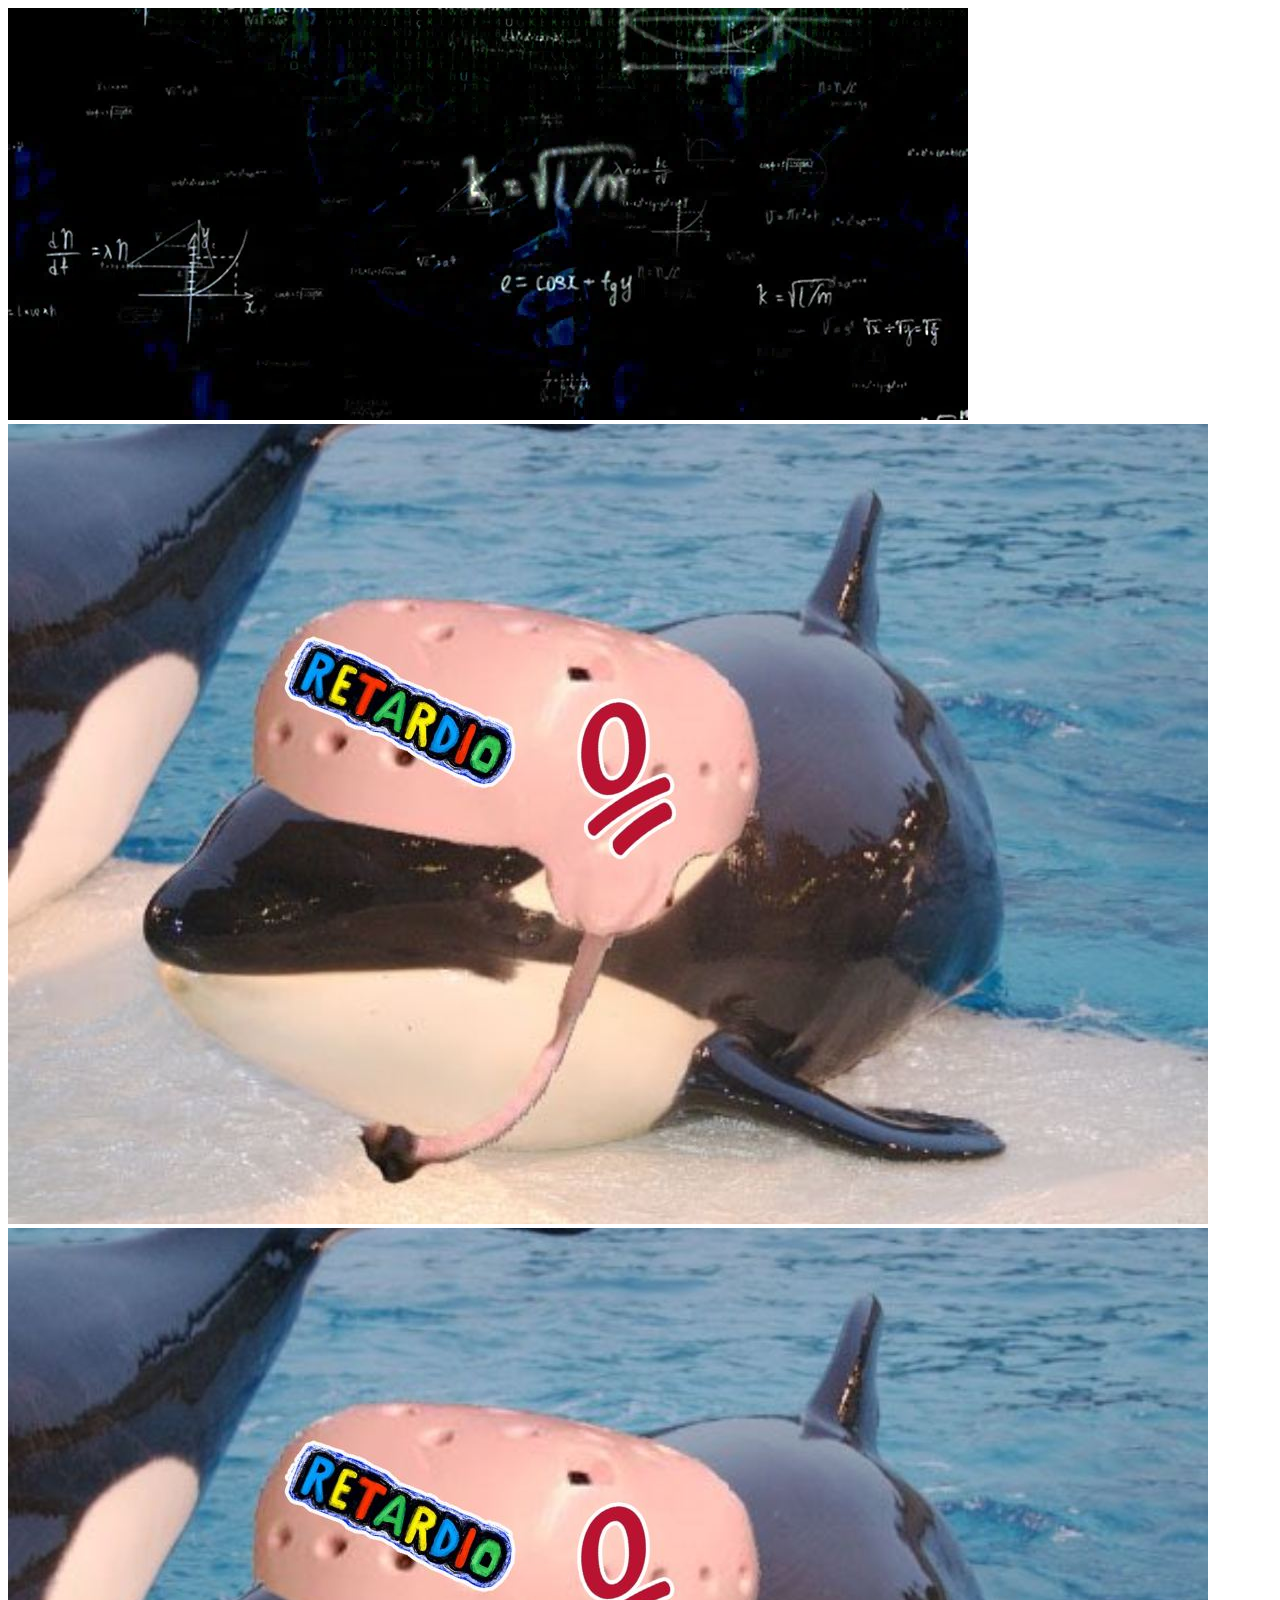
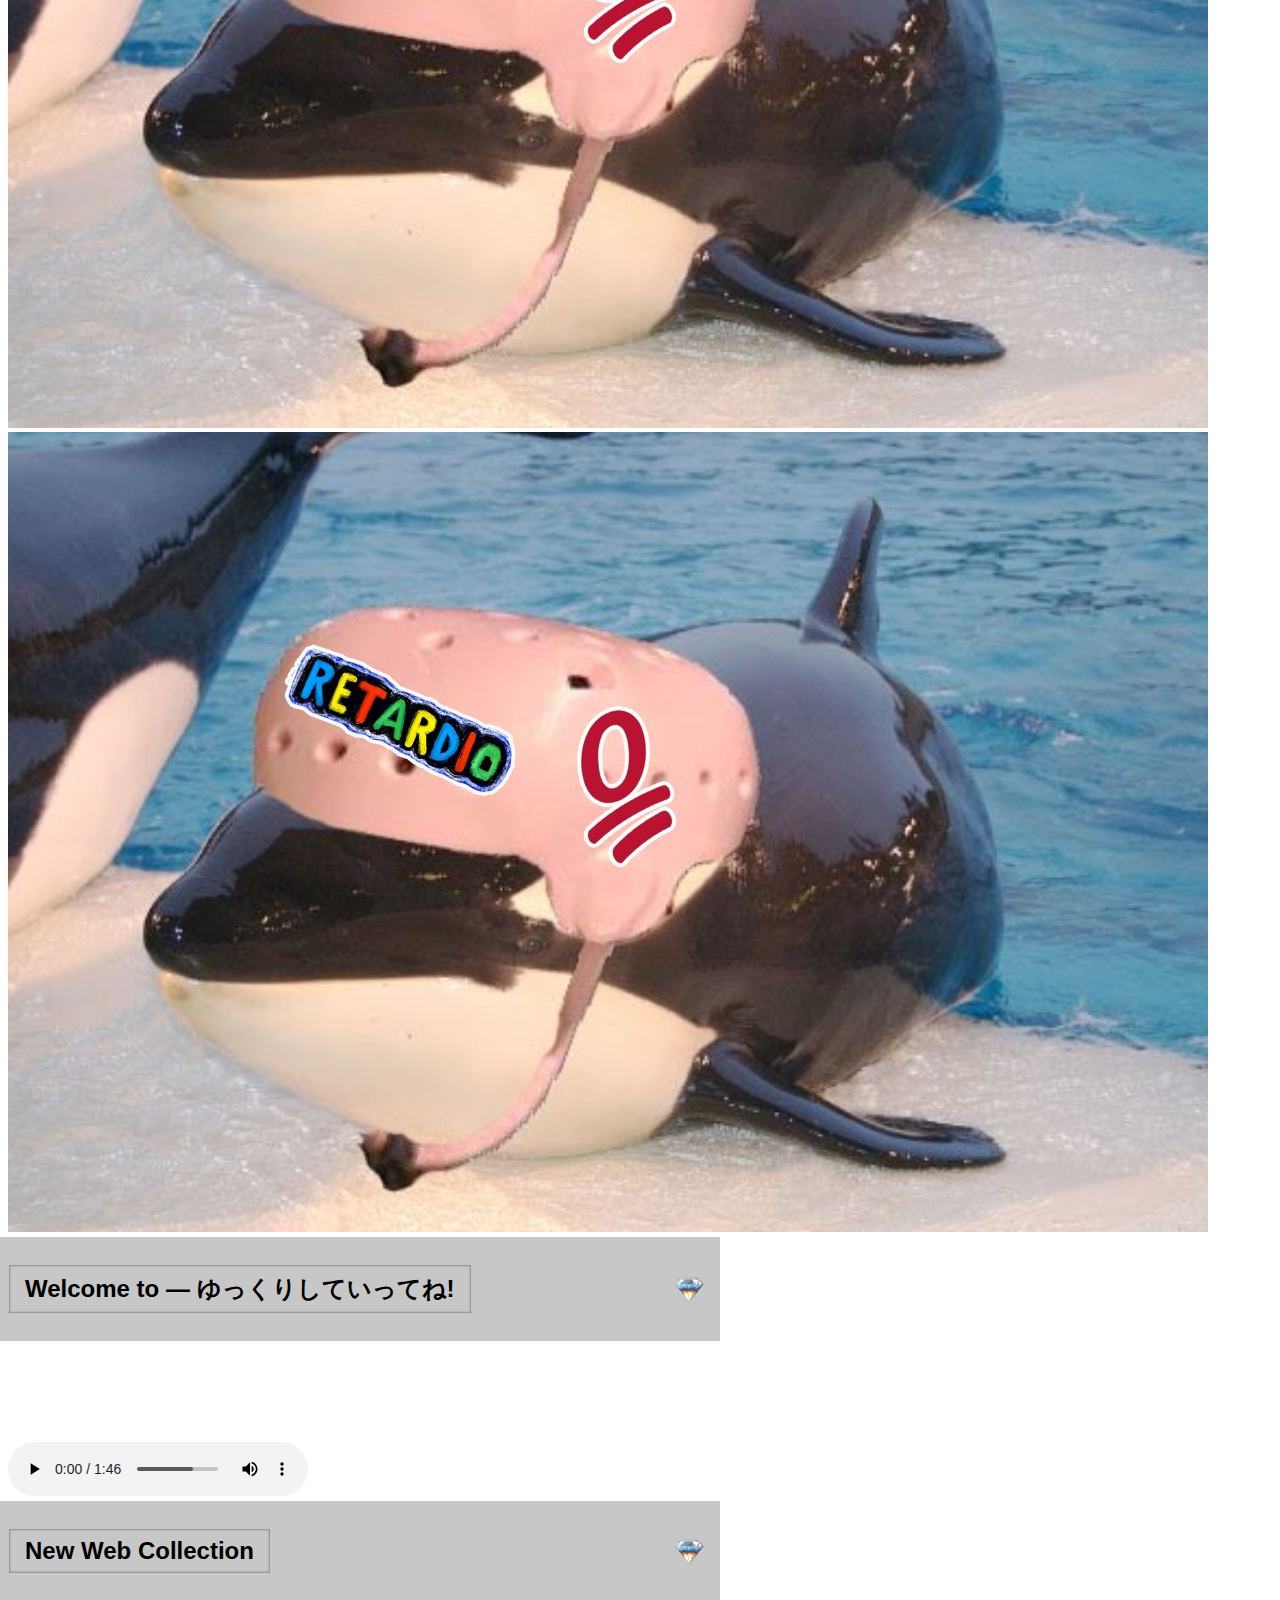
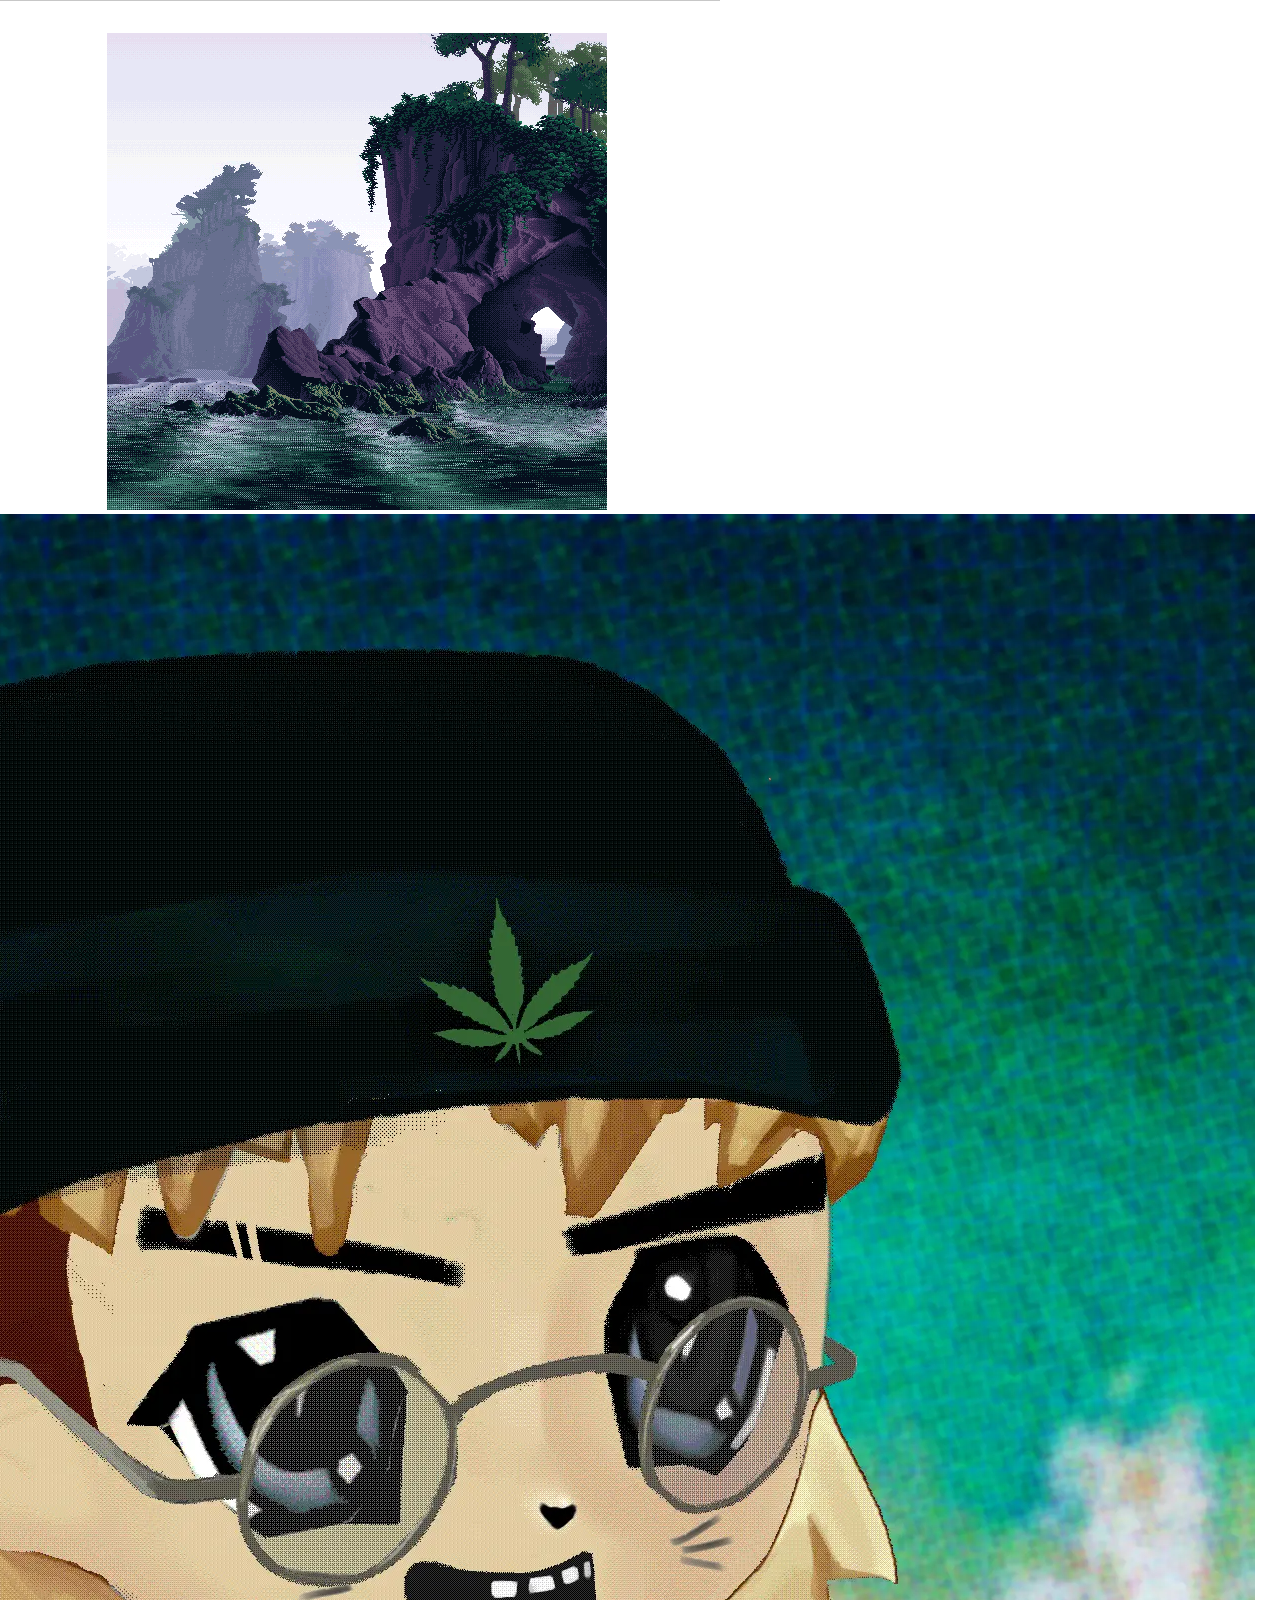
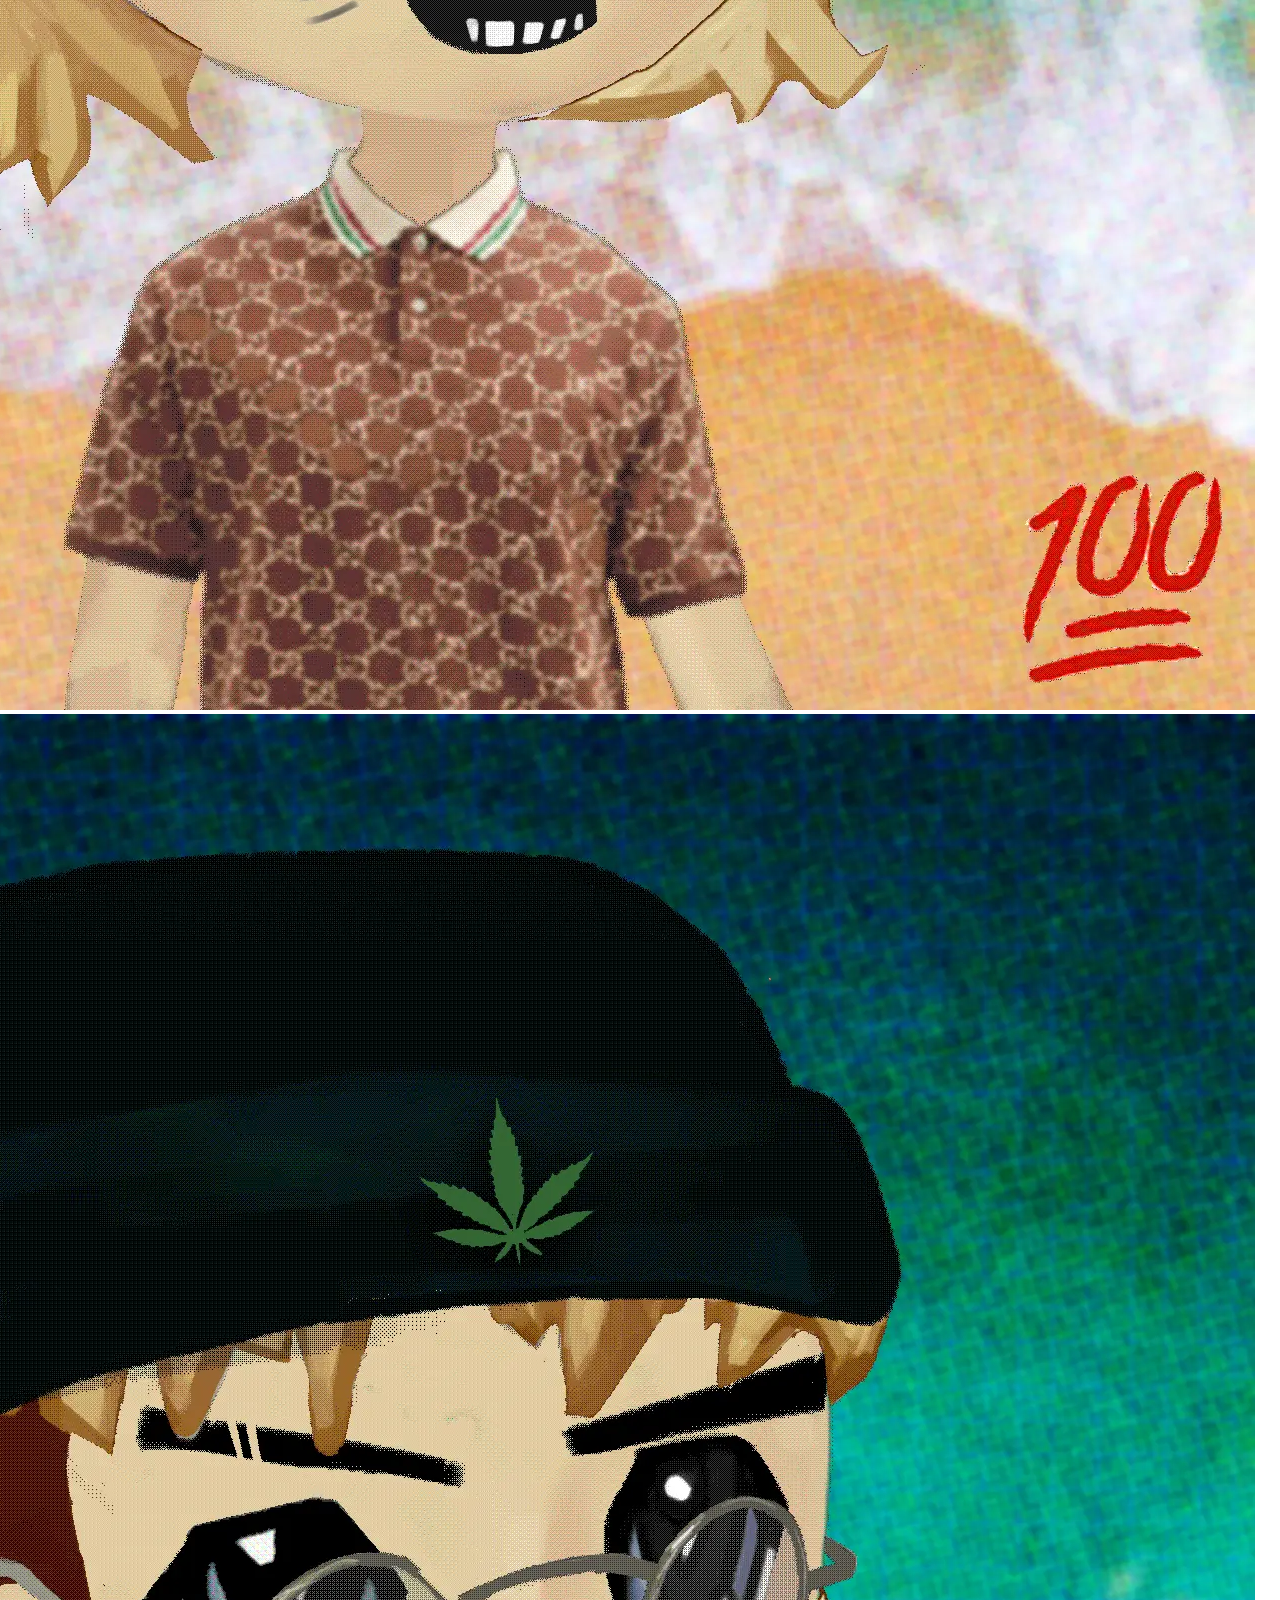
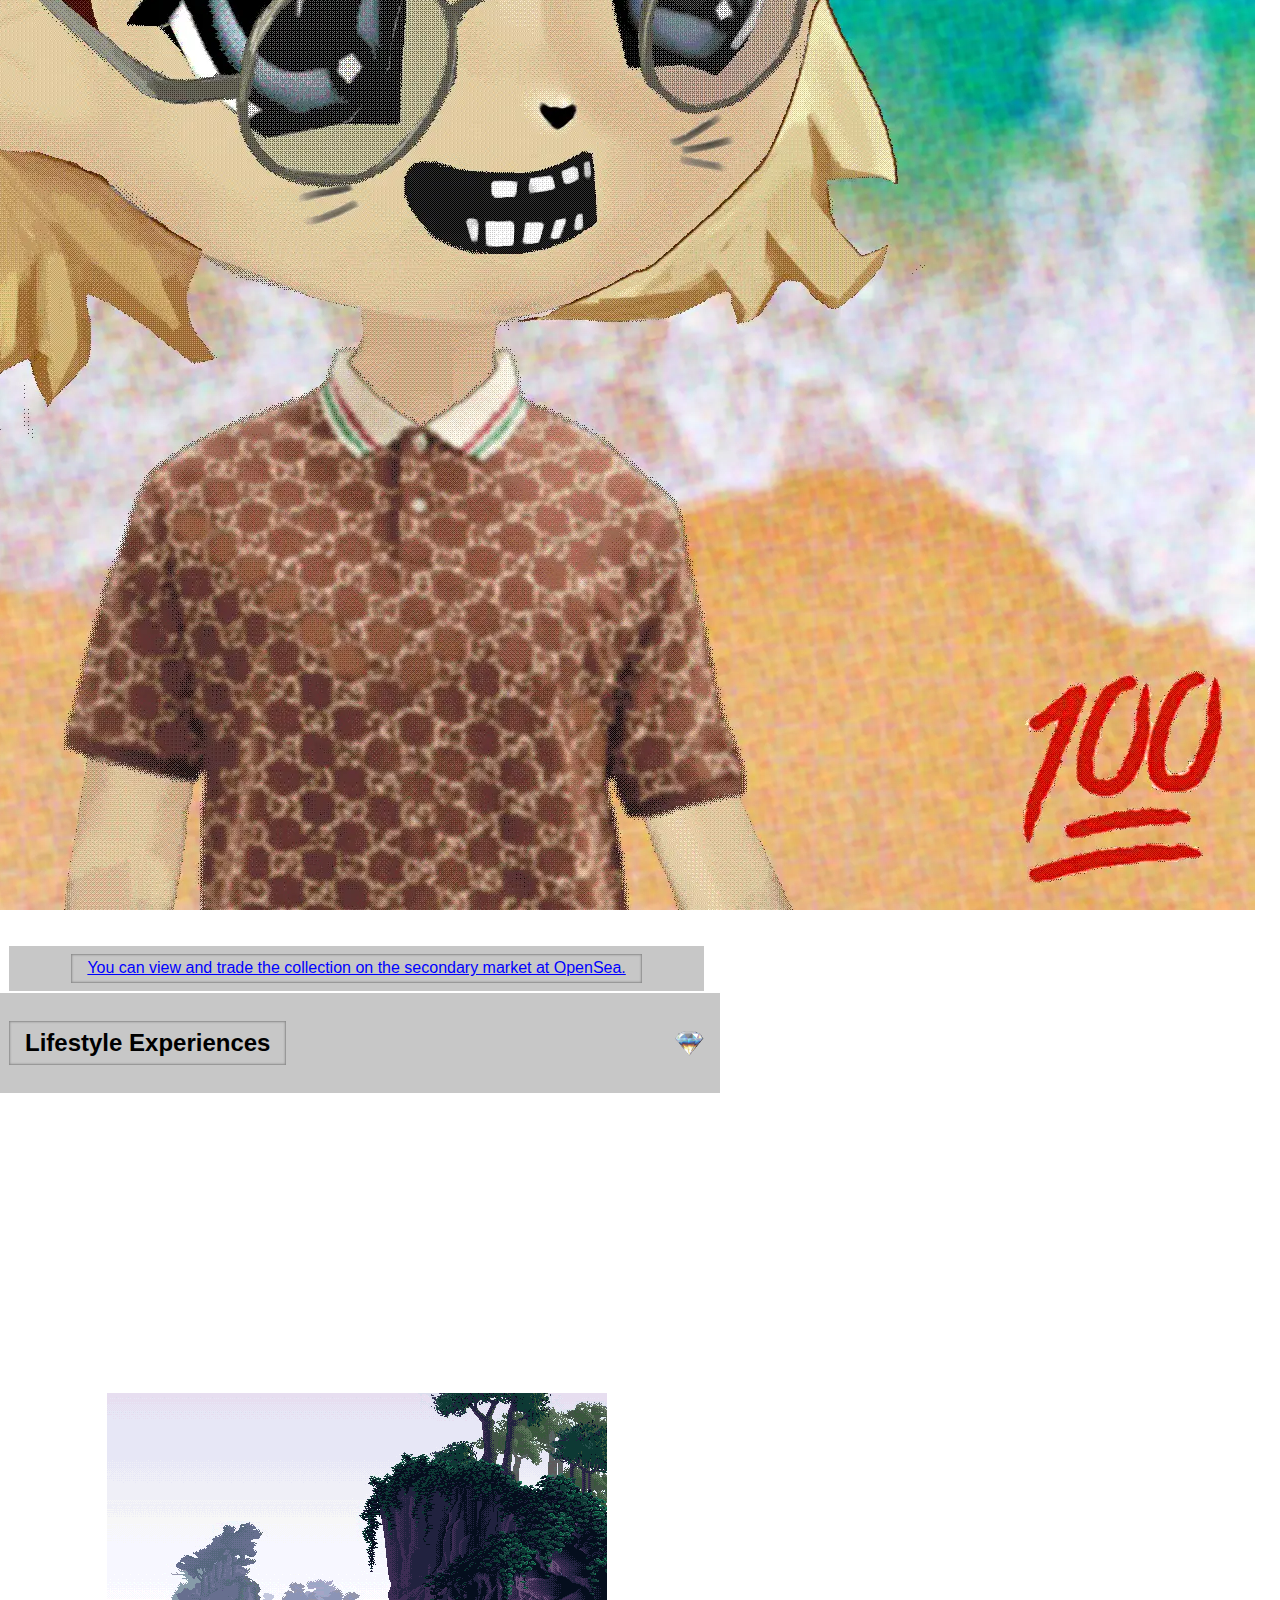
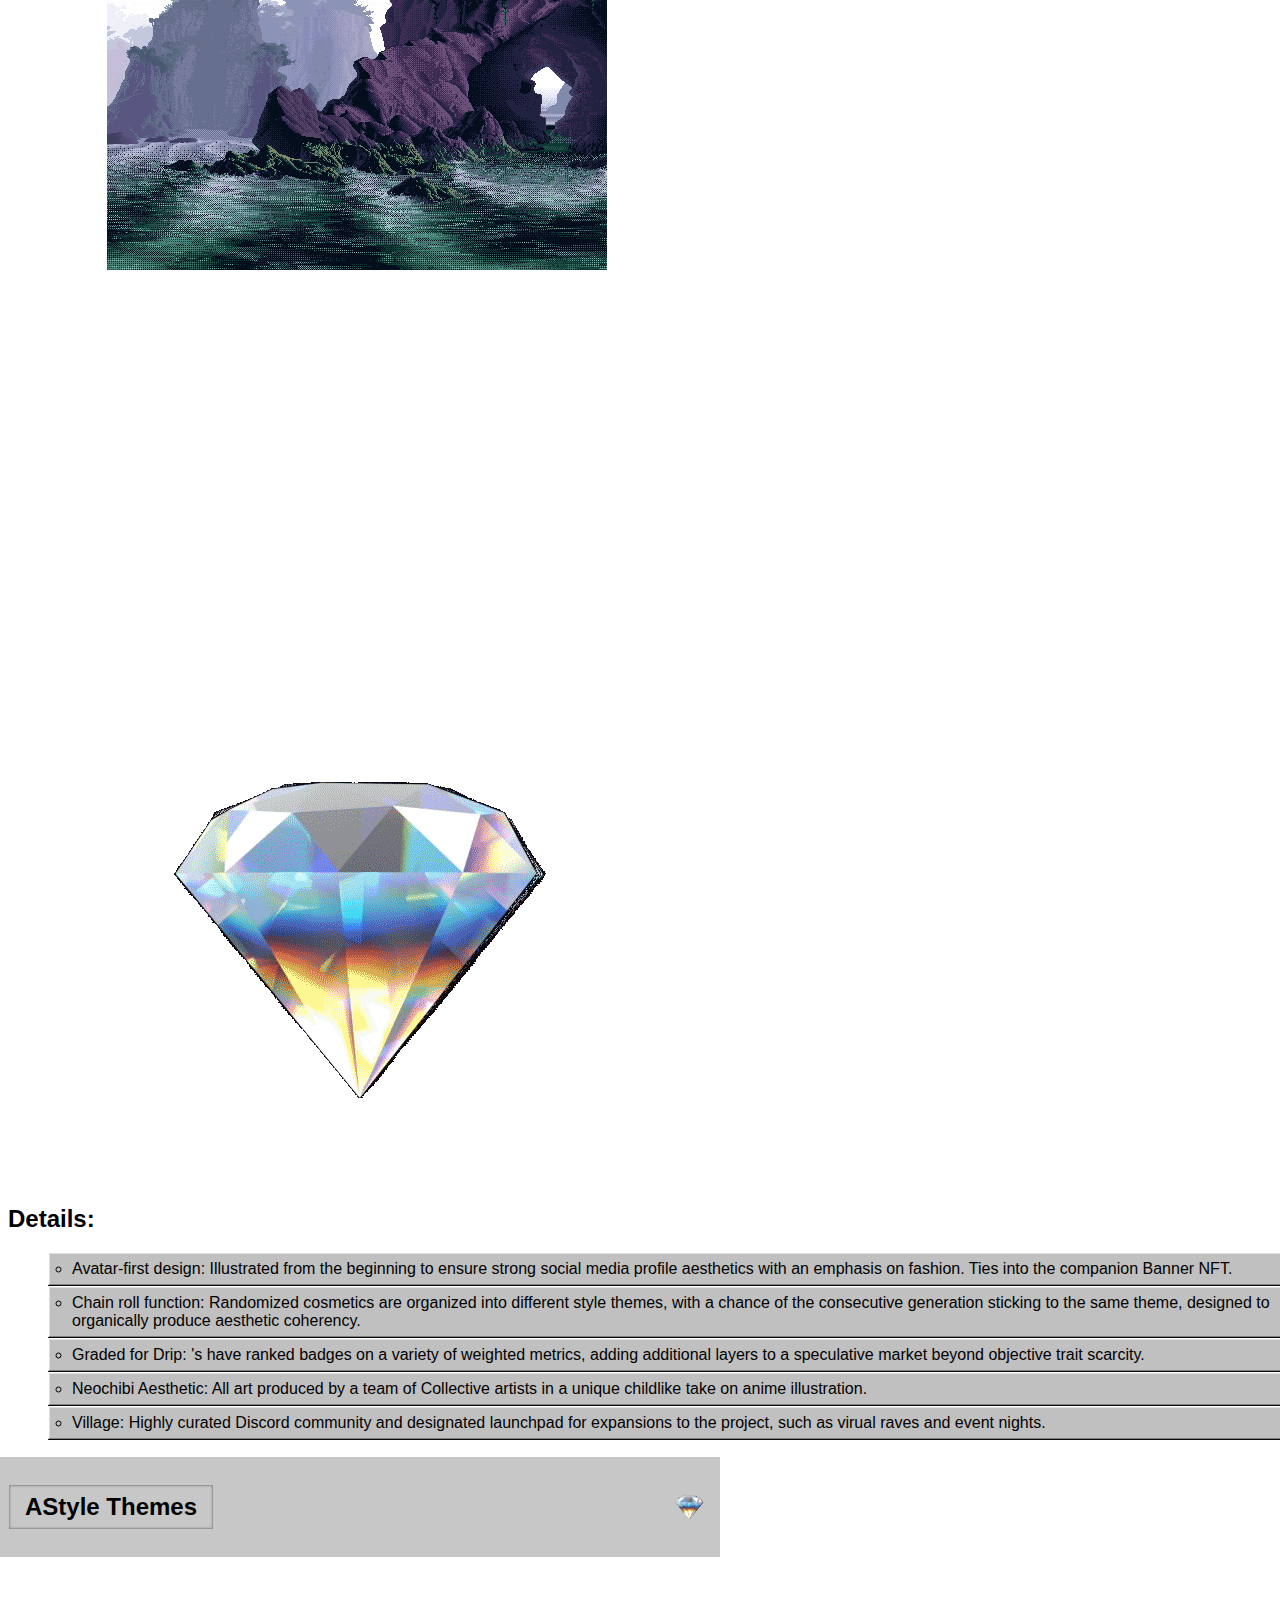
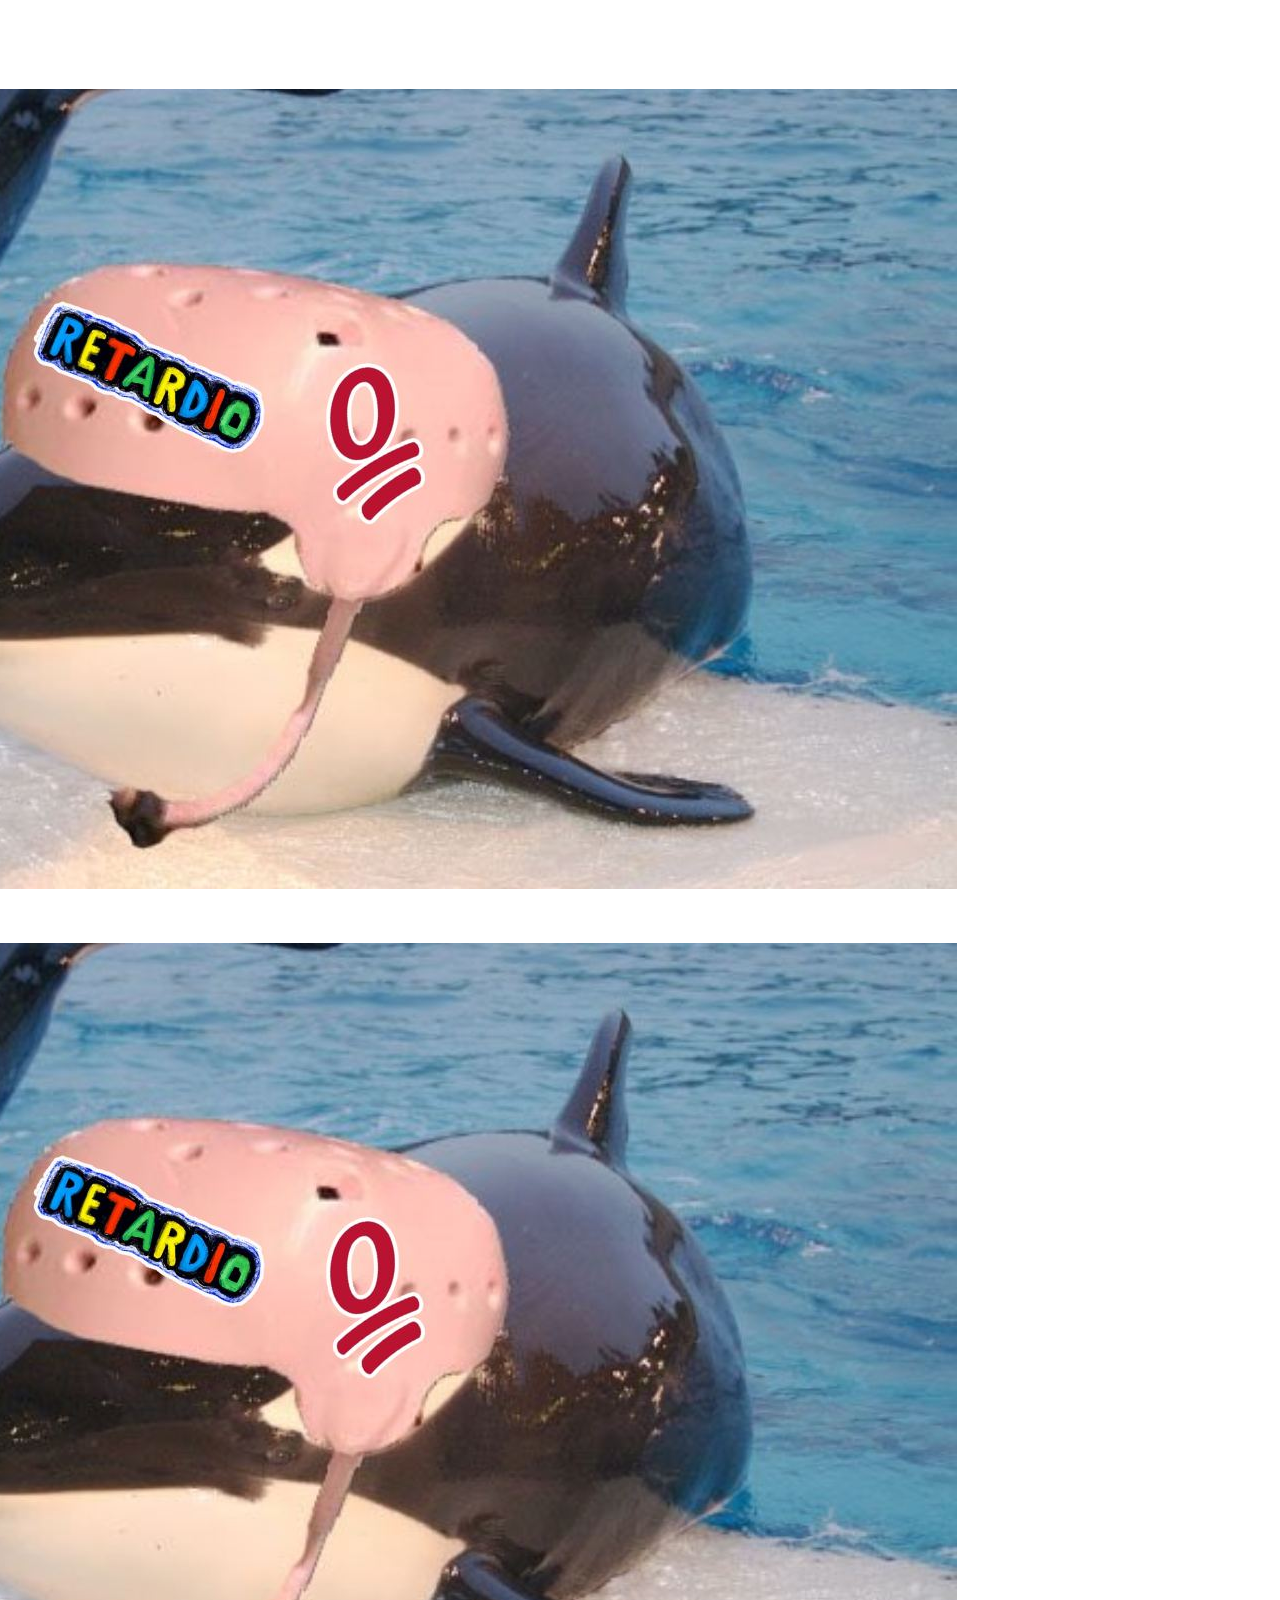
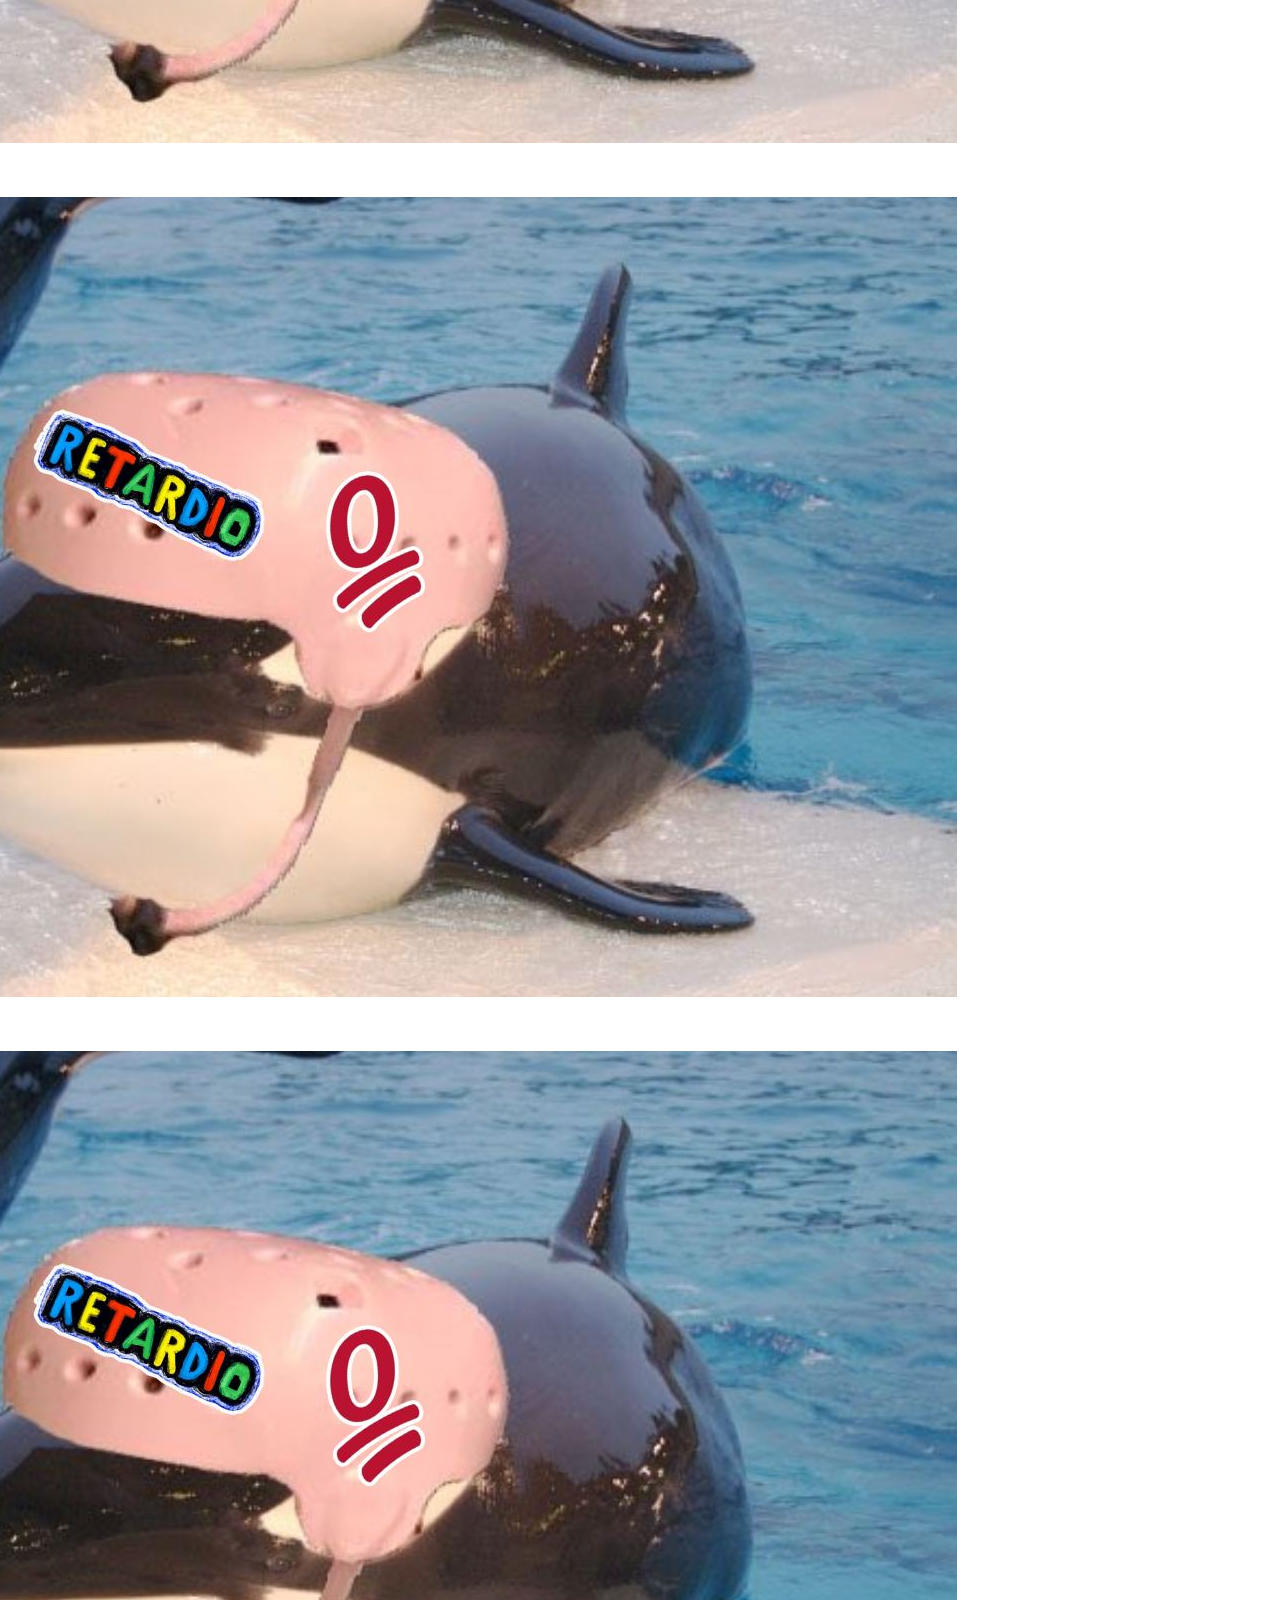
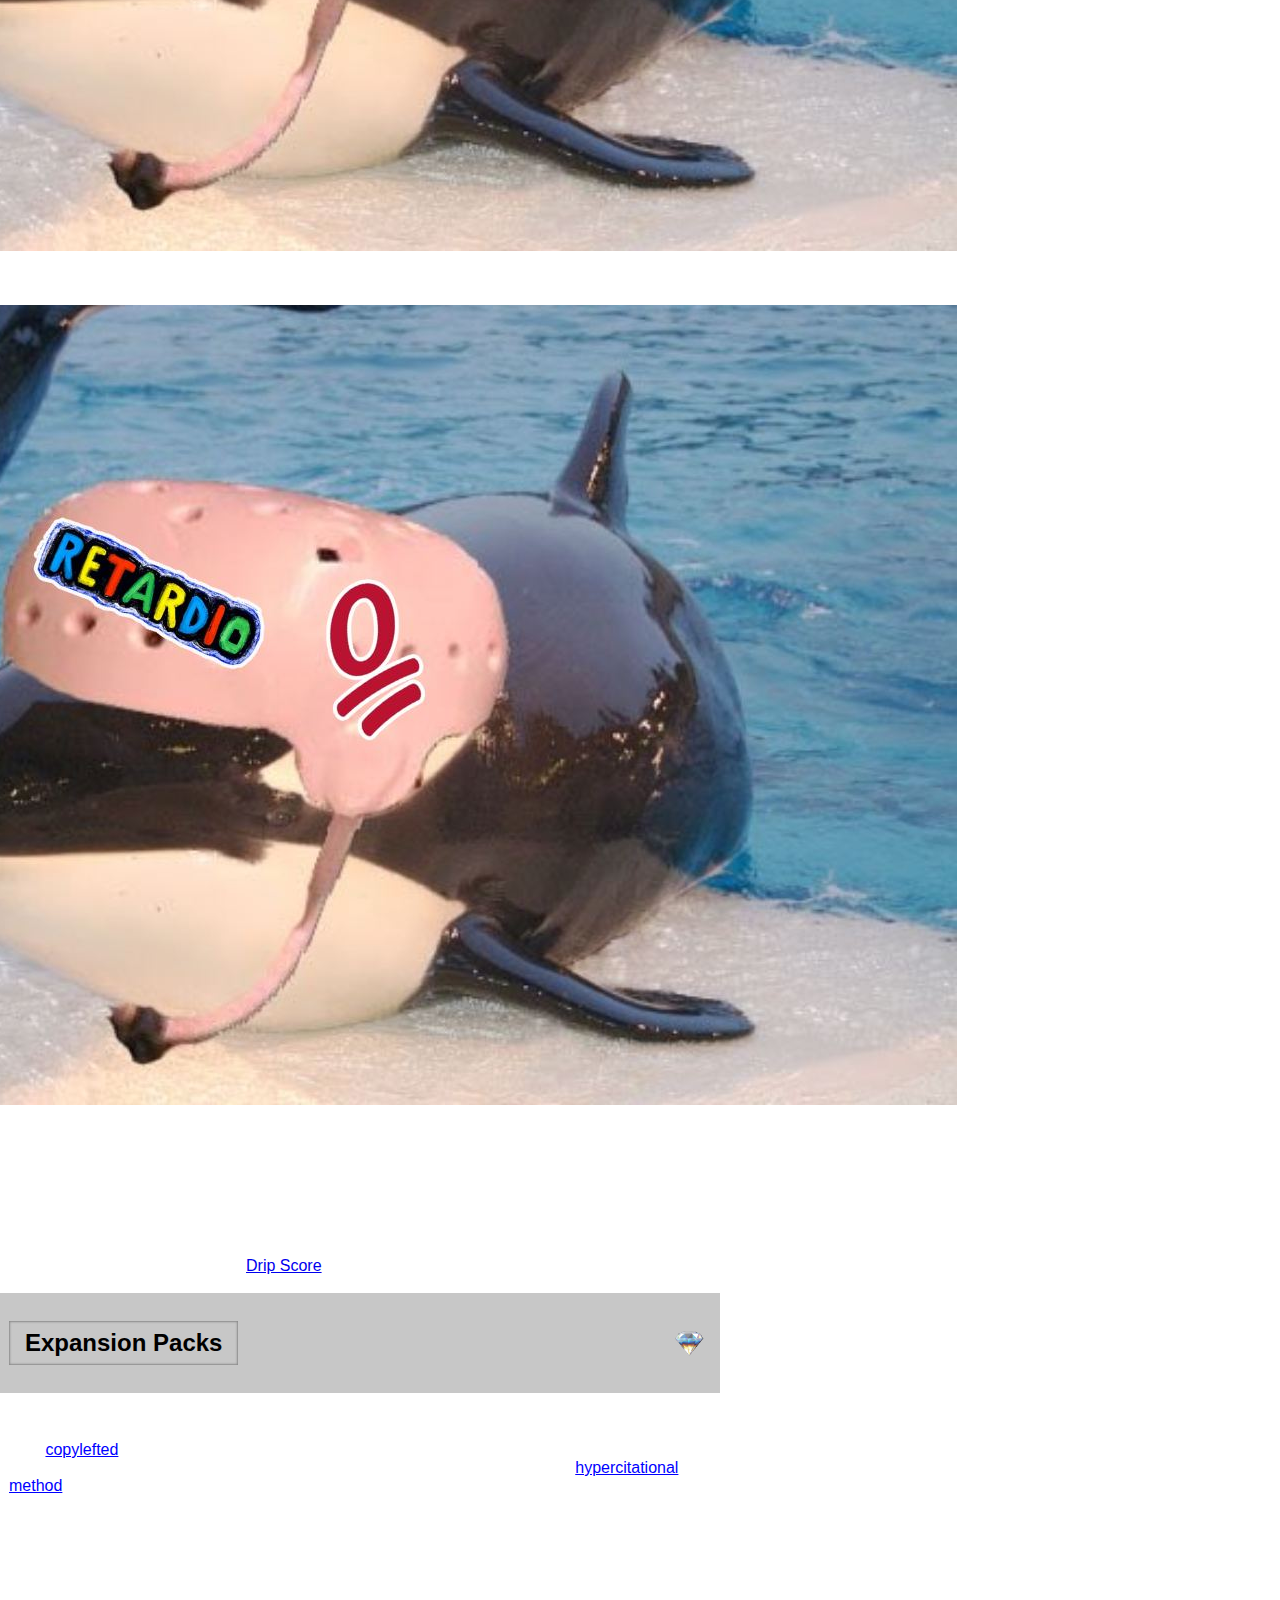
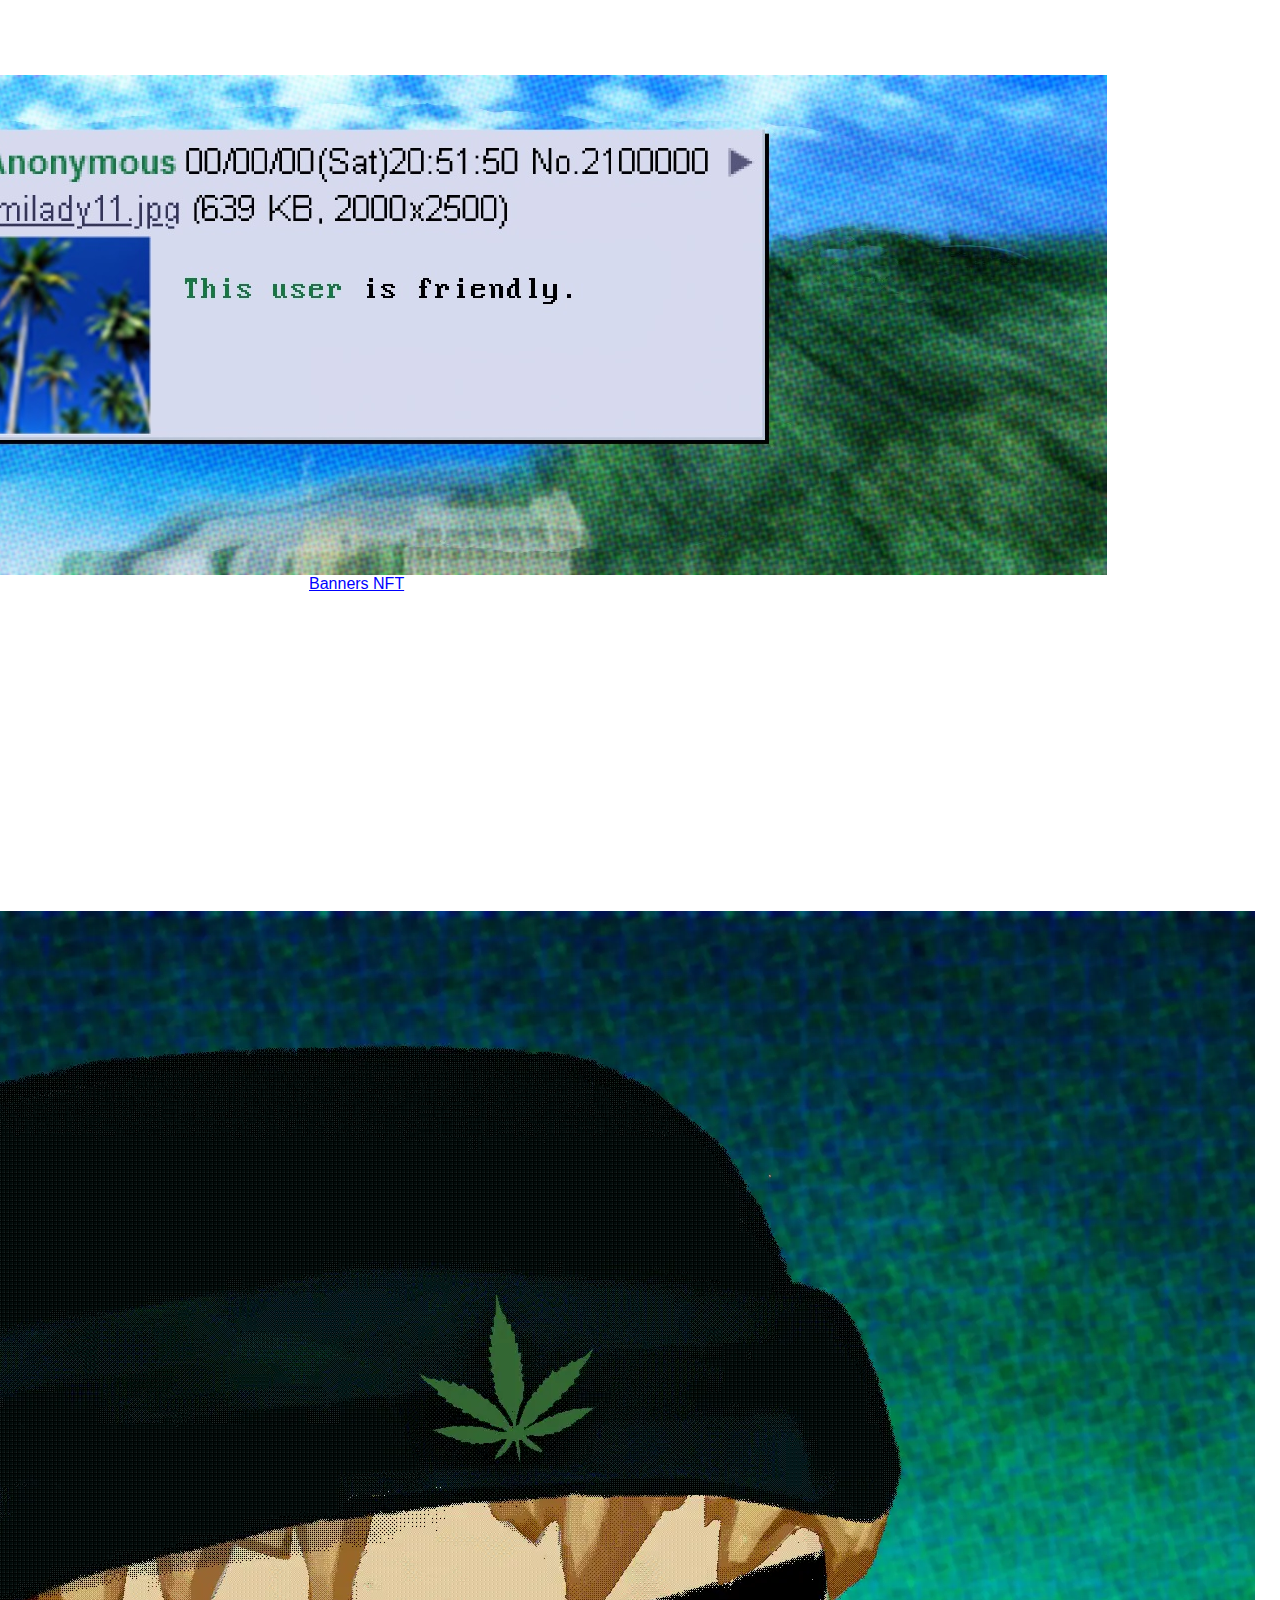
==== commit c182e887: "update" ====
--- a/index.html
+++ b/index.html
@@ -150,7 +150,7 @@
                 </div>
                 <div class="list listCircle  ">
                     <li class="text-black ">
-                        <span class="font-bold">Graded for Drip:</span> Milady's have ranked badges on a variety of weighted metrics, adding additional layers to a speculative market beyond objective trait scarcity.
+                        <span class="font-bold">Graded for Drip:</span> 's have ranked badges on a variety of weighted metrics, adding additional layers to a speculative market beyond objective trait scarcity.
                     </li>
                 </div>
                 <div class="list listCircle  ">
@@ -160,7 +160,7 @@
                 </div>
                 <div class="list listCircle  ">
                     <li class="text-black ">
-                        <span class="font-bold">Milady Village:</span> Highly curated Discord community and designated launchpad for expansions to the Milady project, such as virual Milady raves and event nights.
+                        <span class="font-bold"> Village:</span> Highly curated Discord community and designated launchpad for expansions to the  project, such as virual  raves and event nights.
                     </li>
                 </div>
             </ul>
@@ -330,7 +330,7 @@
 
             <p class="bannerText w-[95%] text-left text-[.8rem]">Due to vulnerabilities arising from  Collective's post-authorship ethos and distributed artmaking practice, detailed credits are provided below as a "secure hash" to cross-reference with any individual claiming contributions to our work:</p>
 
-            <span class="w-[95%] font-bold text-white text-left">AUTHORSHIP HASH [SHA1: eeecebb2755eb39baca42e786a6be6b5806decc9]</span>
+            <span class="w-[95%] font-bold text-white text-left max-md:text-[.7rem]">AUTHORSHIP HASH [SHA1: eeecebb2755eb39baca42e786a6be6b5806decc9]</span>
 
             <p class="bannerText w-[95%] text-left mt-[-.7rem]">
              Lorem ipsum dolor, sit amet consectetur adipisicing elit. Rerum expedita nemo dolorum id excepturi ratione dignissimos ullam qui doloribus unde reiciendis quasi, magnam odio ipsam sequi dolor facere impedit inventore vel, molestias architecto? Porro vero fuga quos vitae molestiae consectetur exercitationem, reiciendis, fugiat repudiandae magnam libero inventore sit illum similique tenetur officiis. Nemo repellendus labore, iure rerum cupiditate, veniam nesciunt quasi, saepe dicta pariatur mollitia eaque.
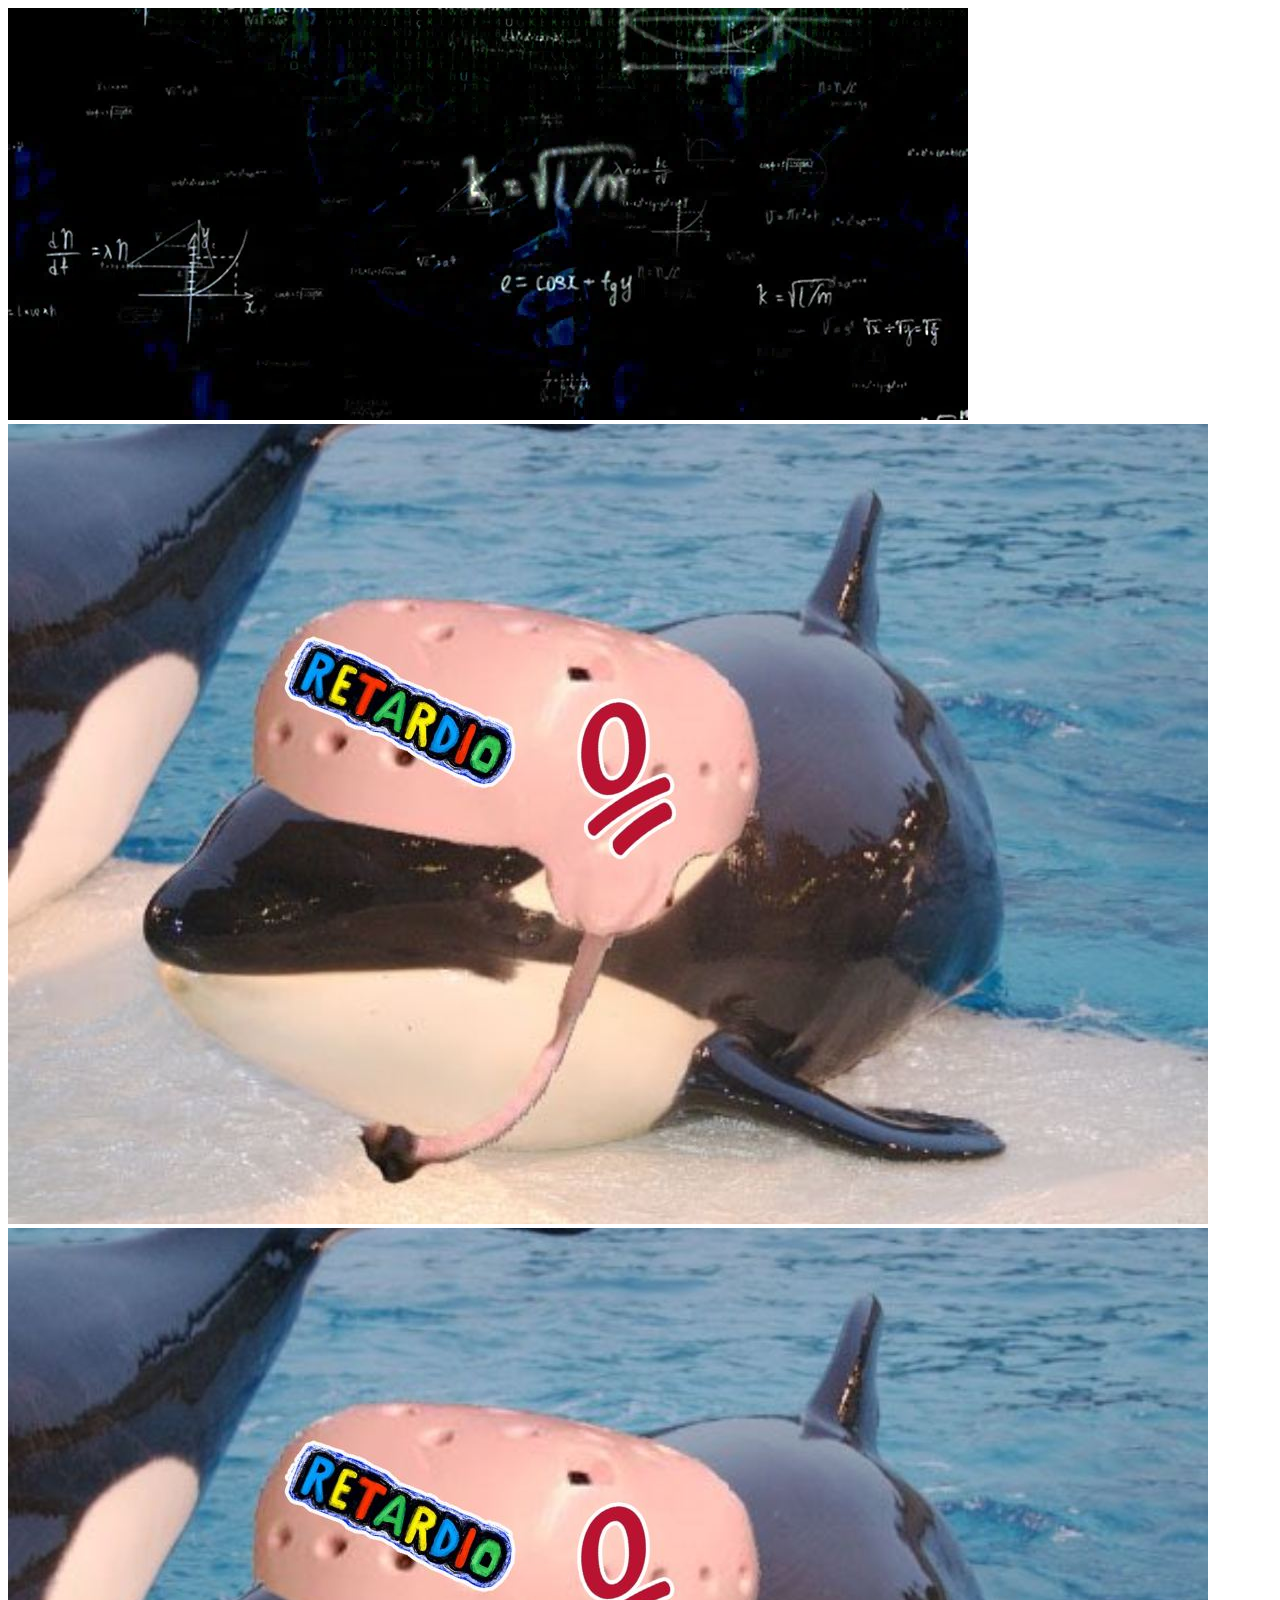
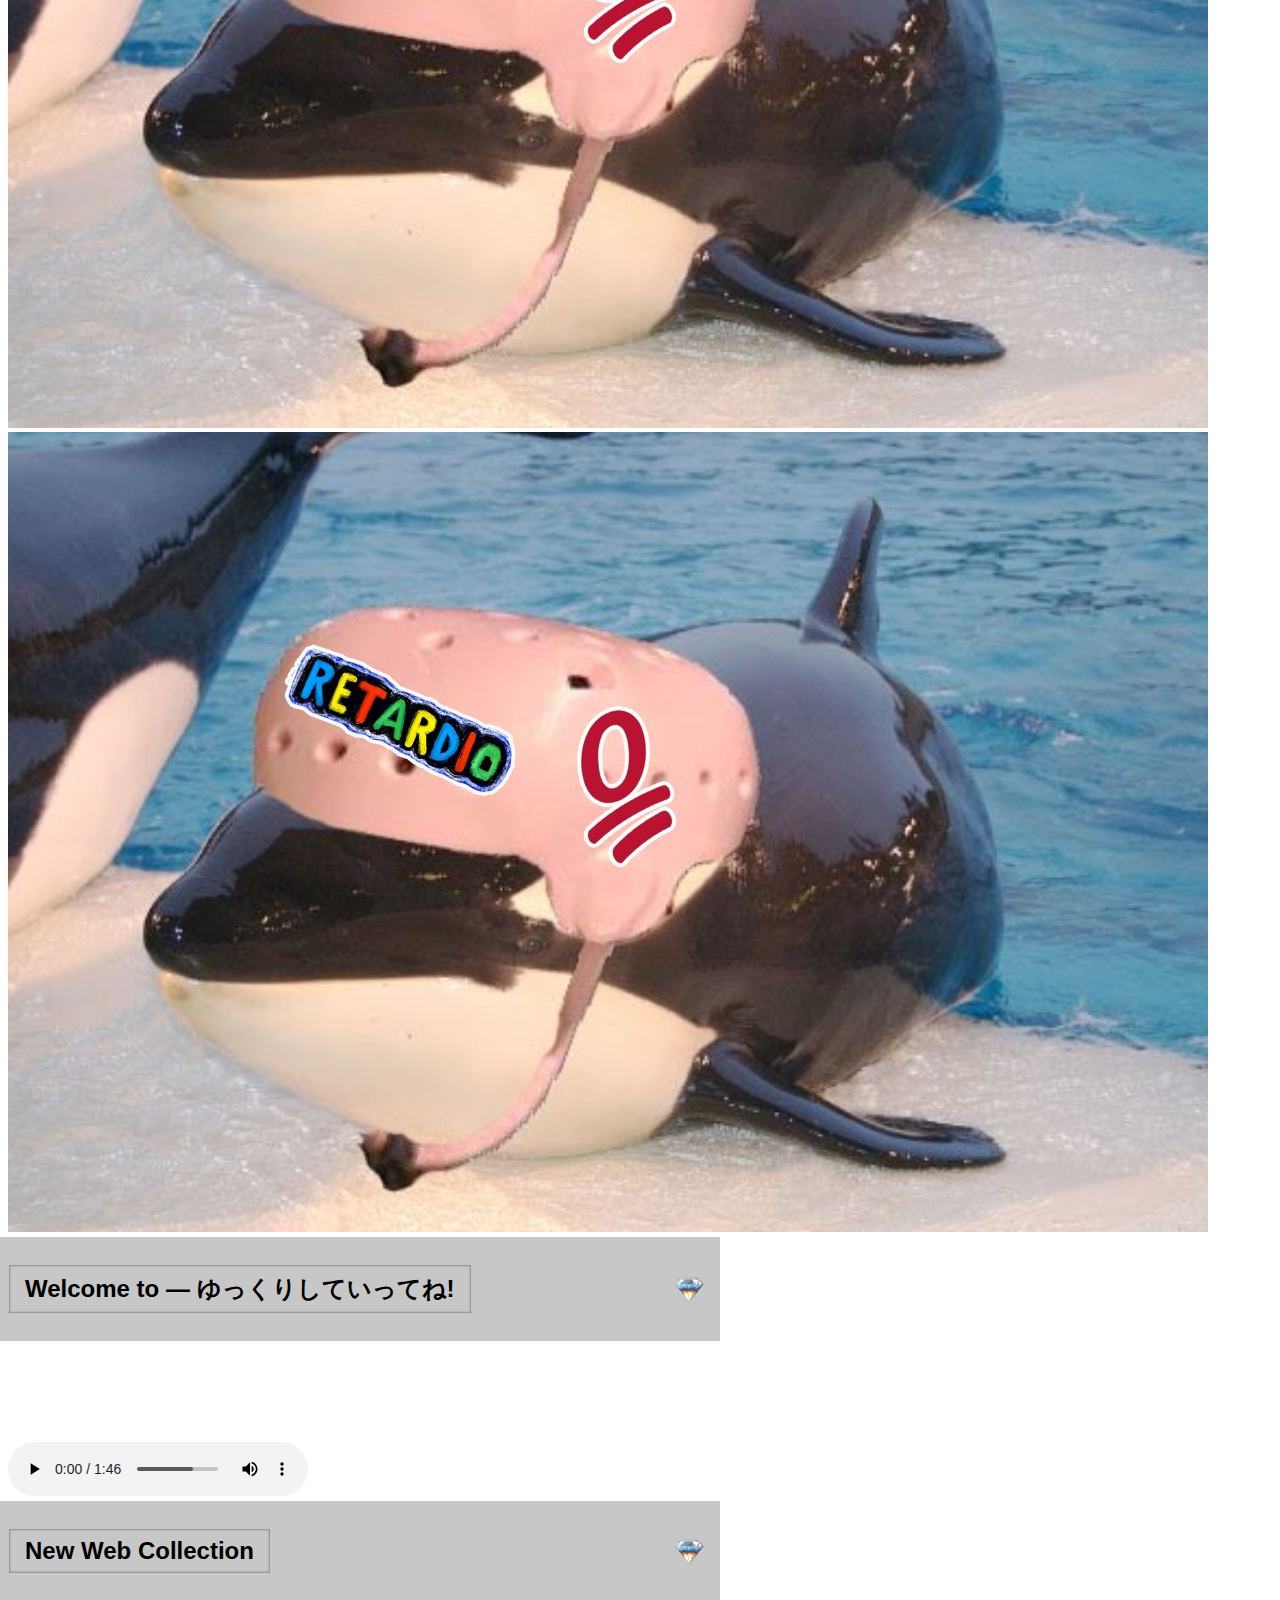
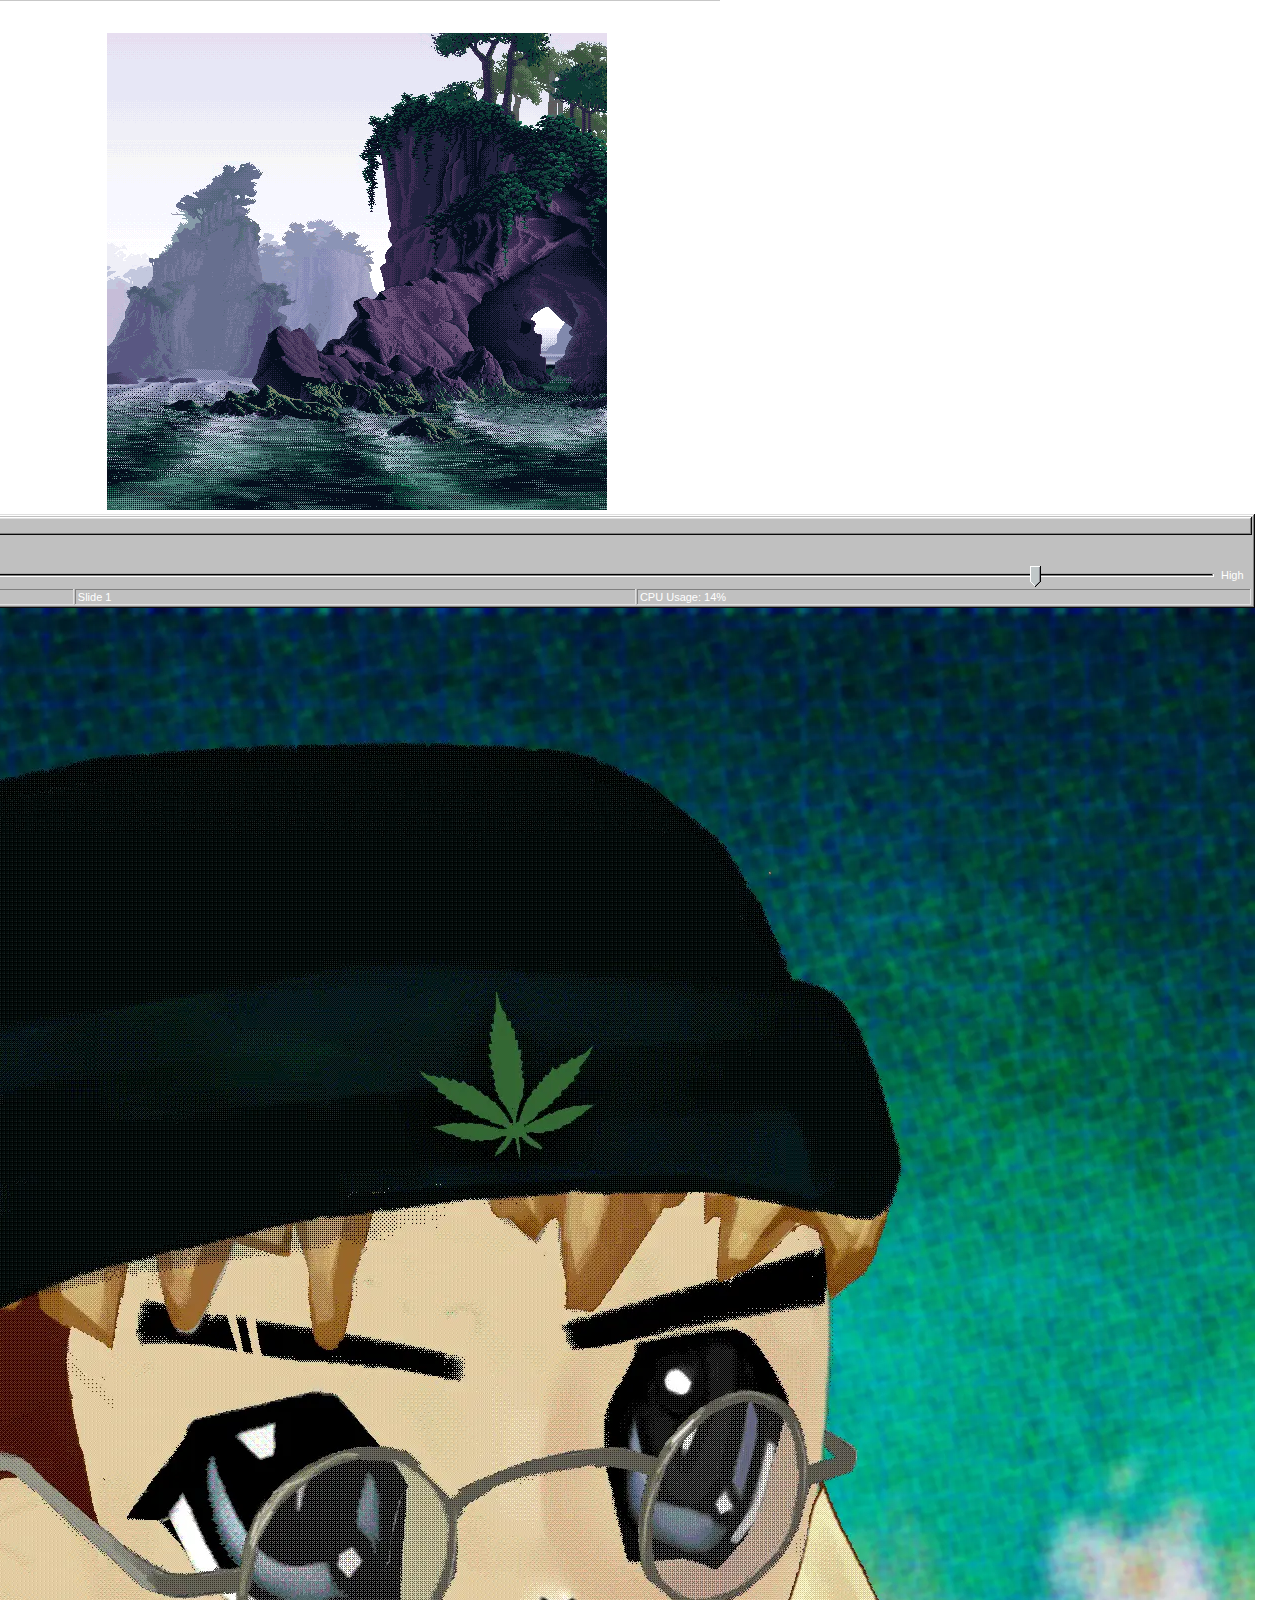
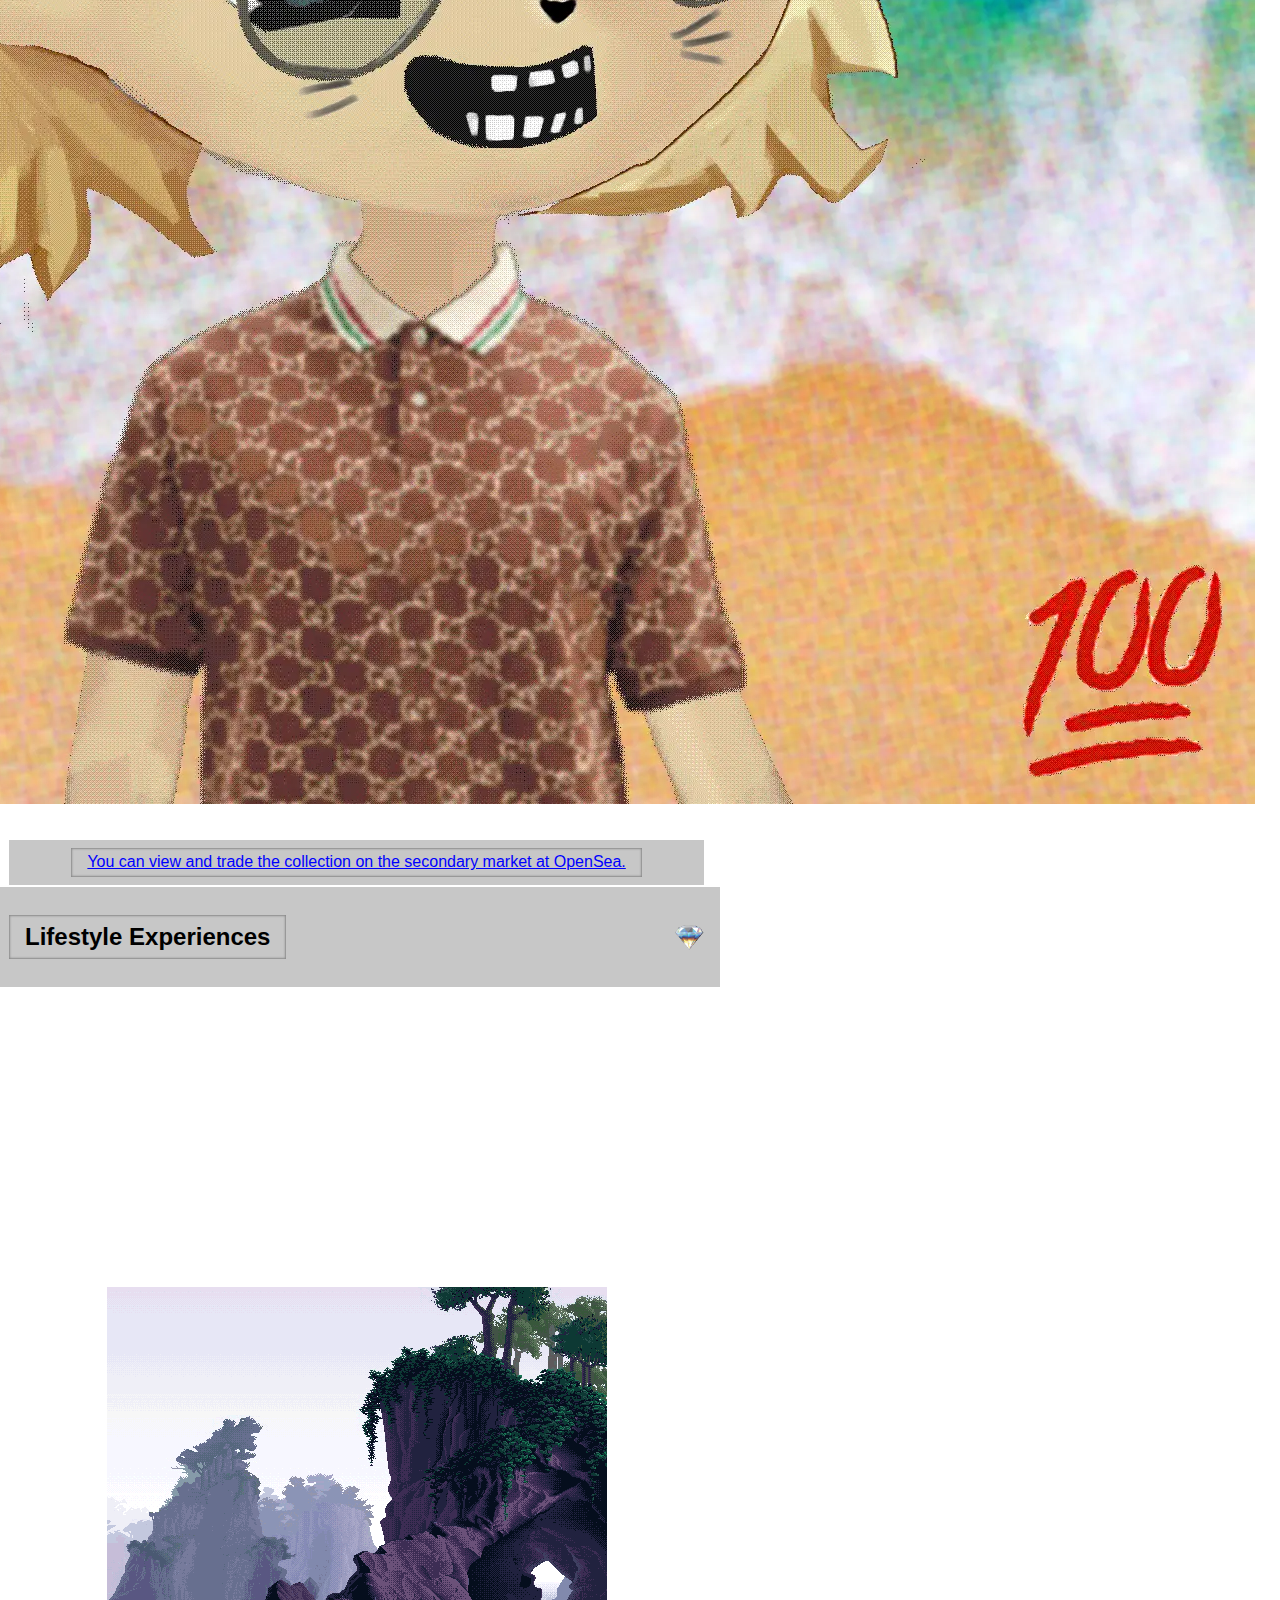
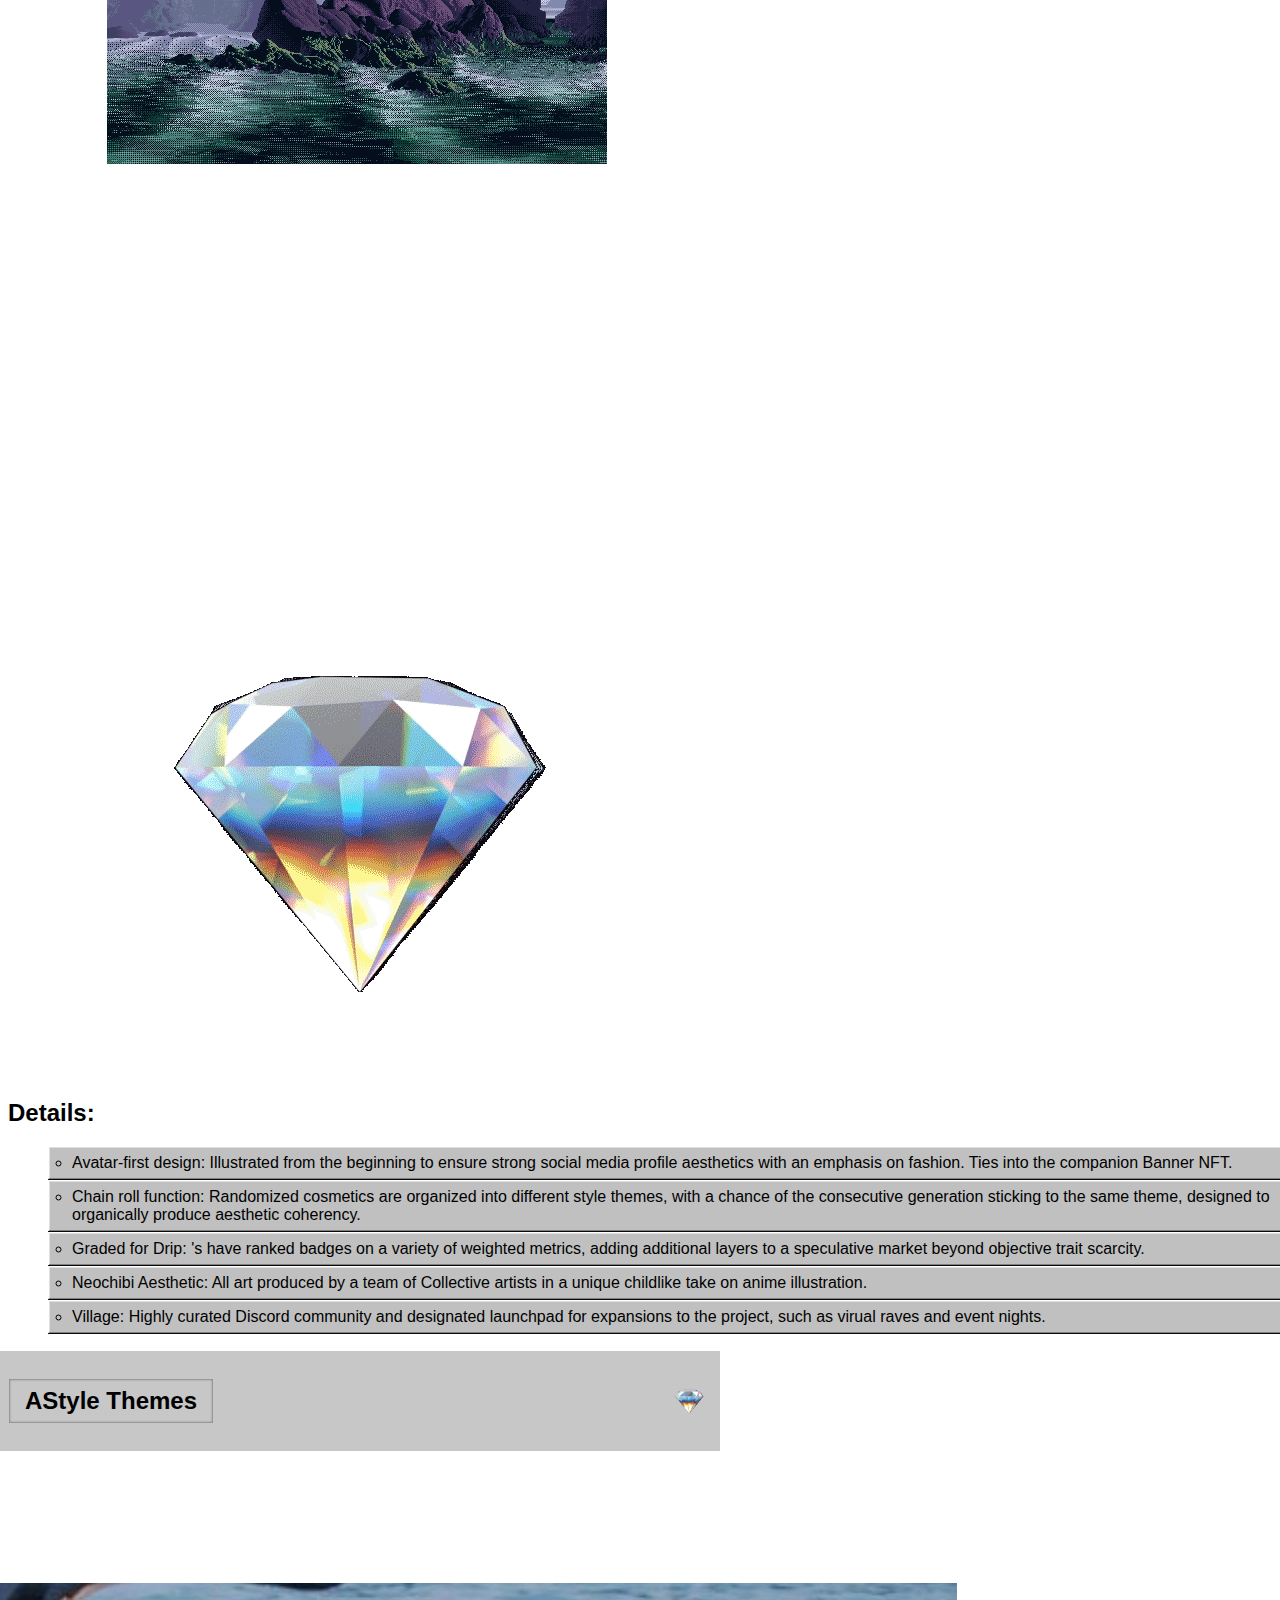
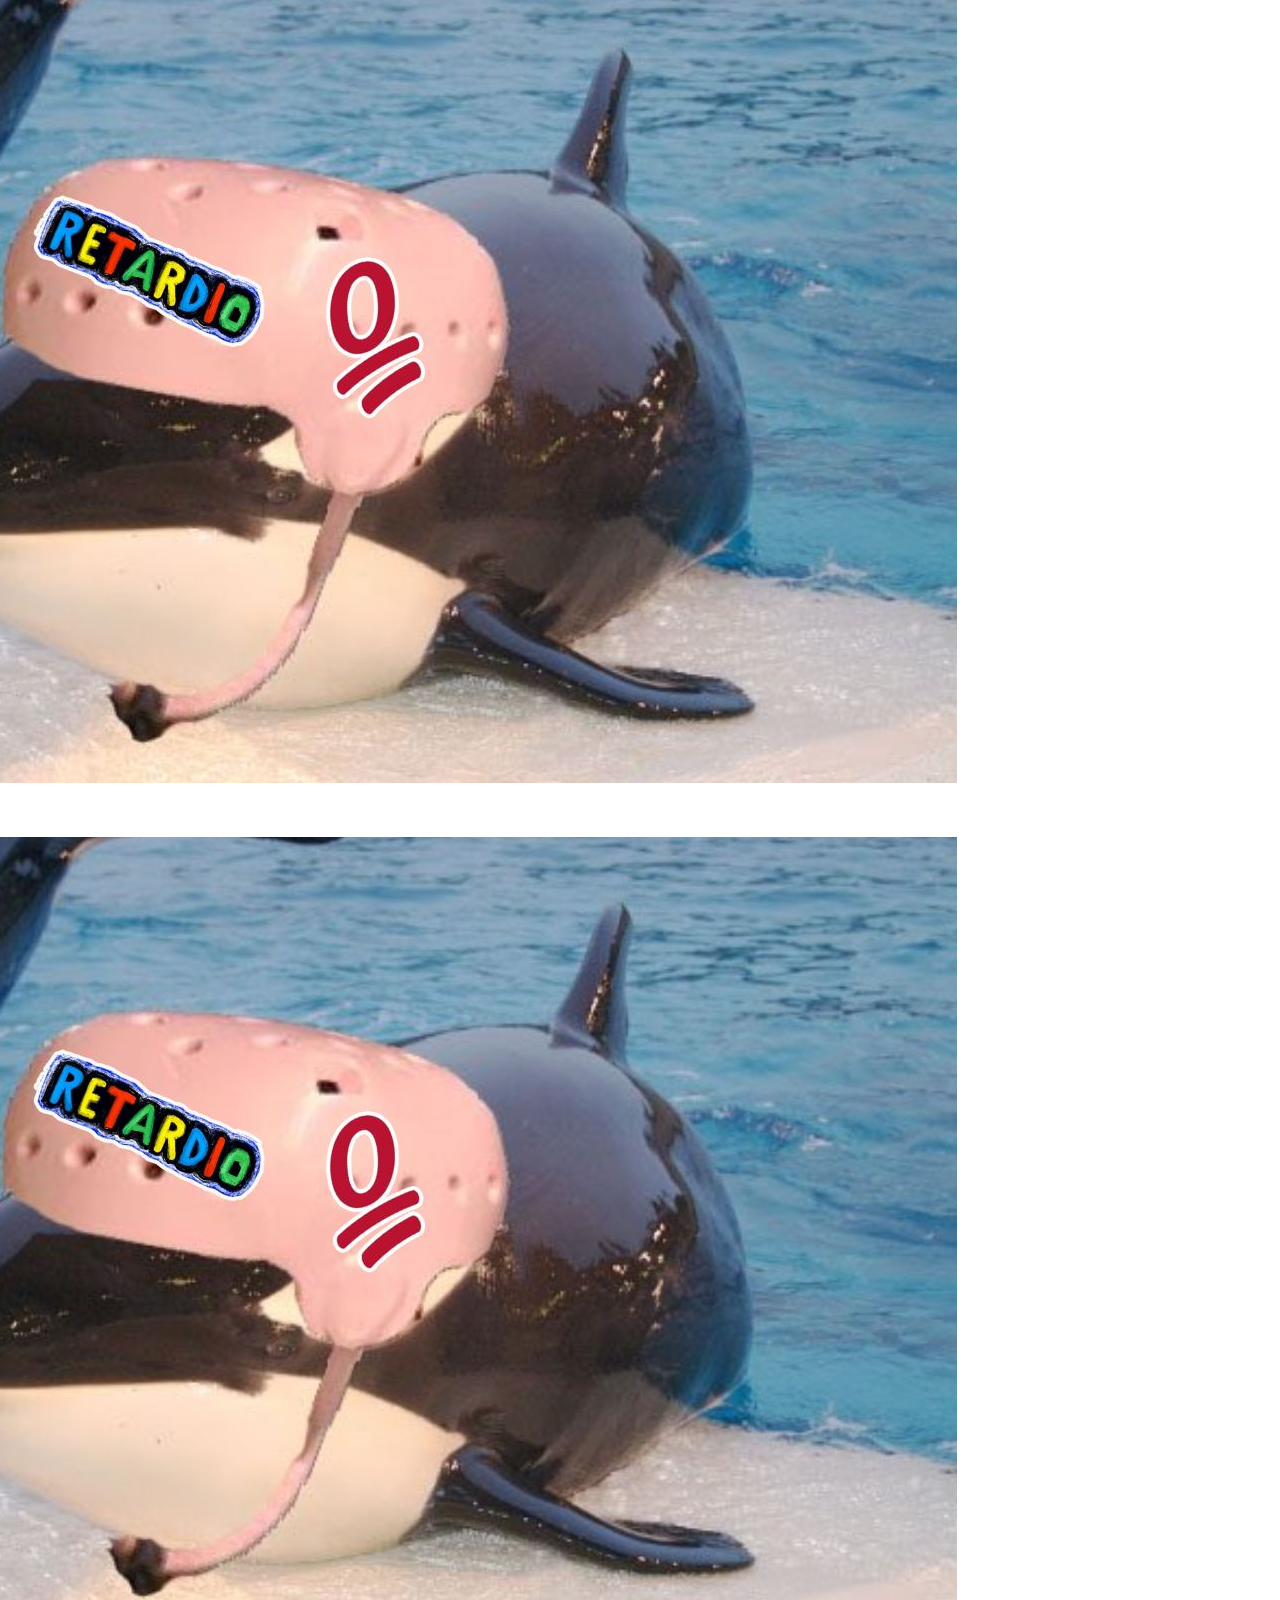
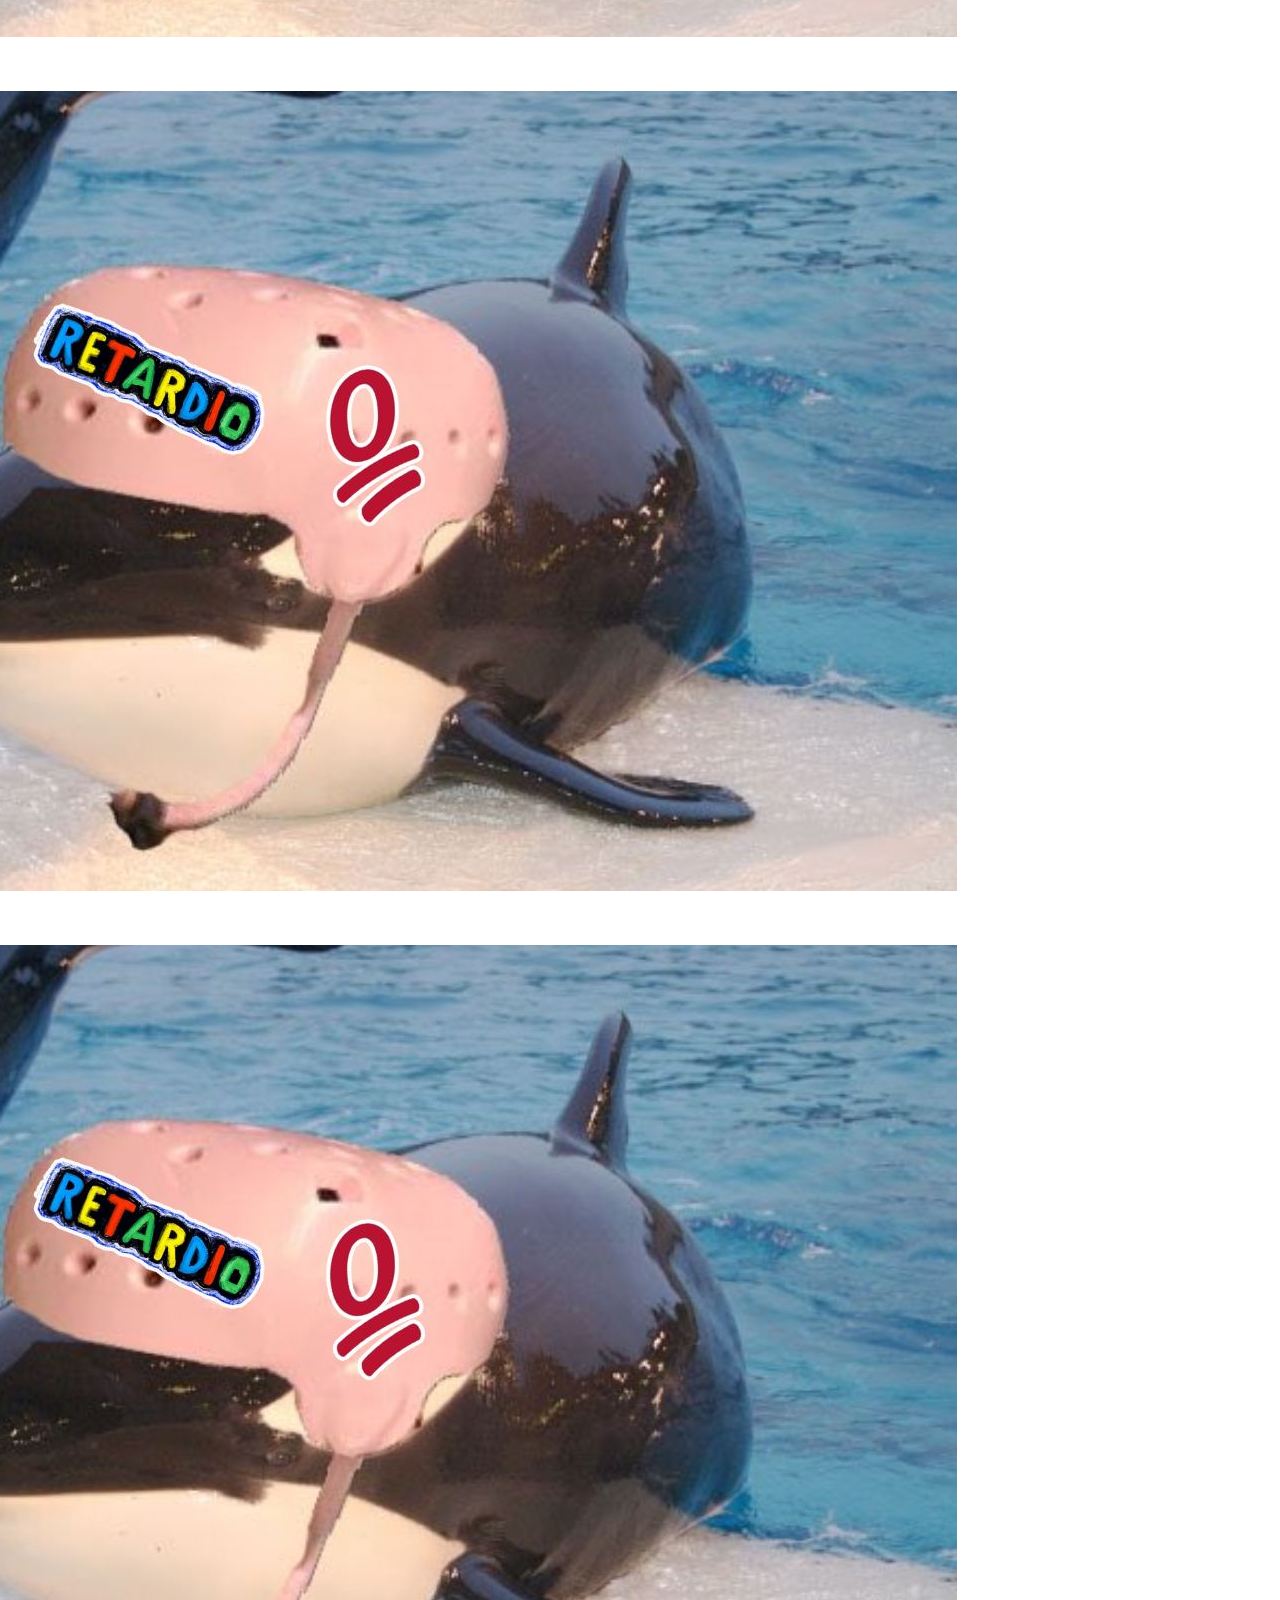
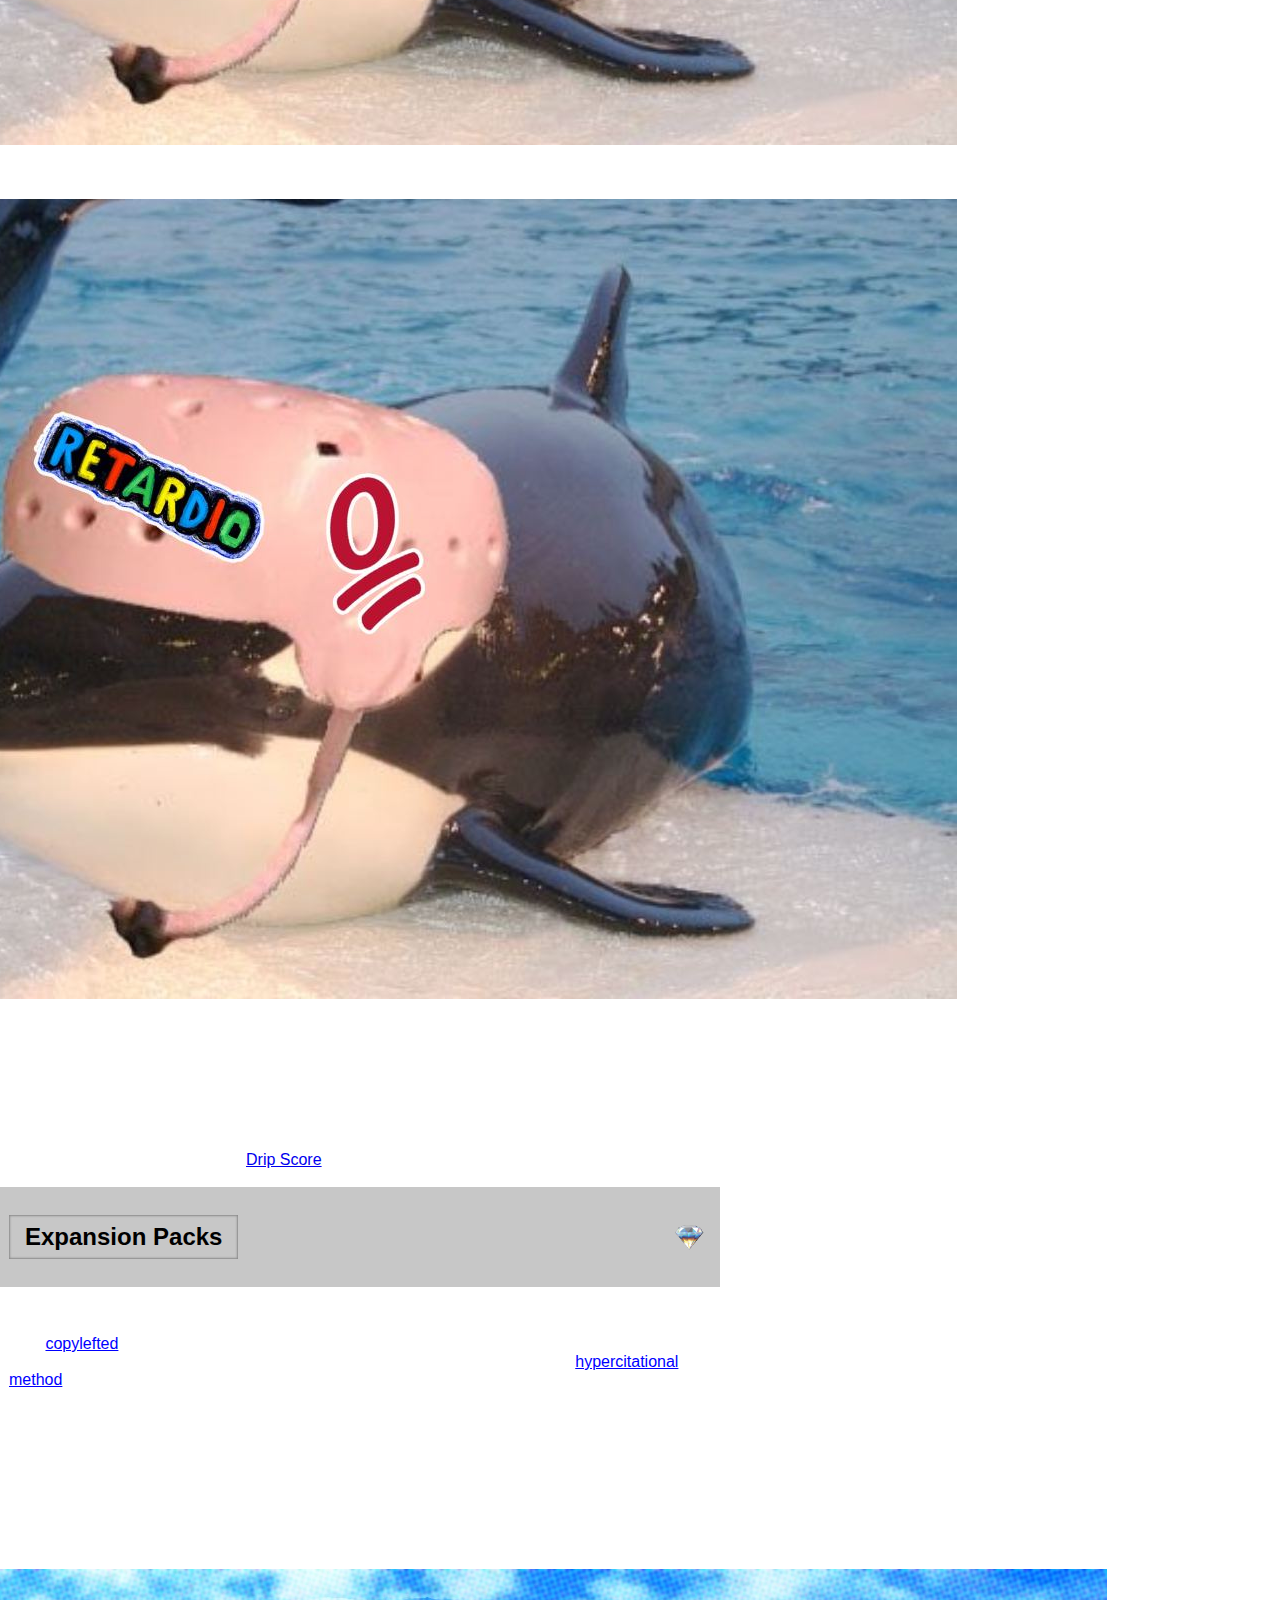
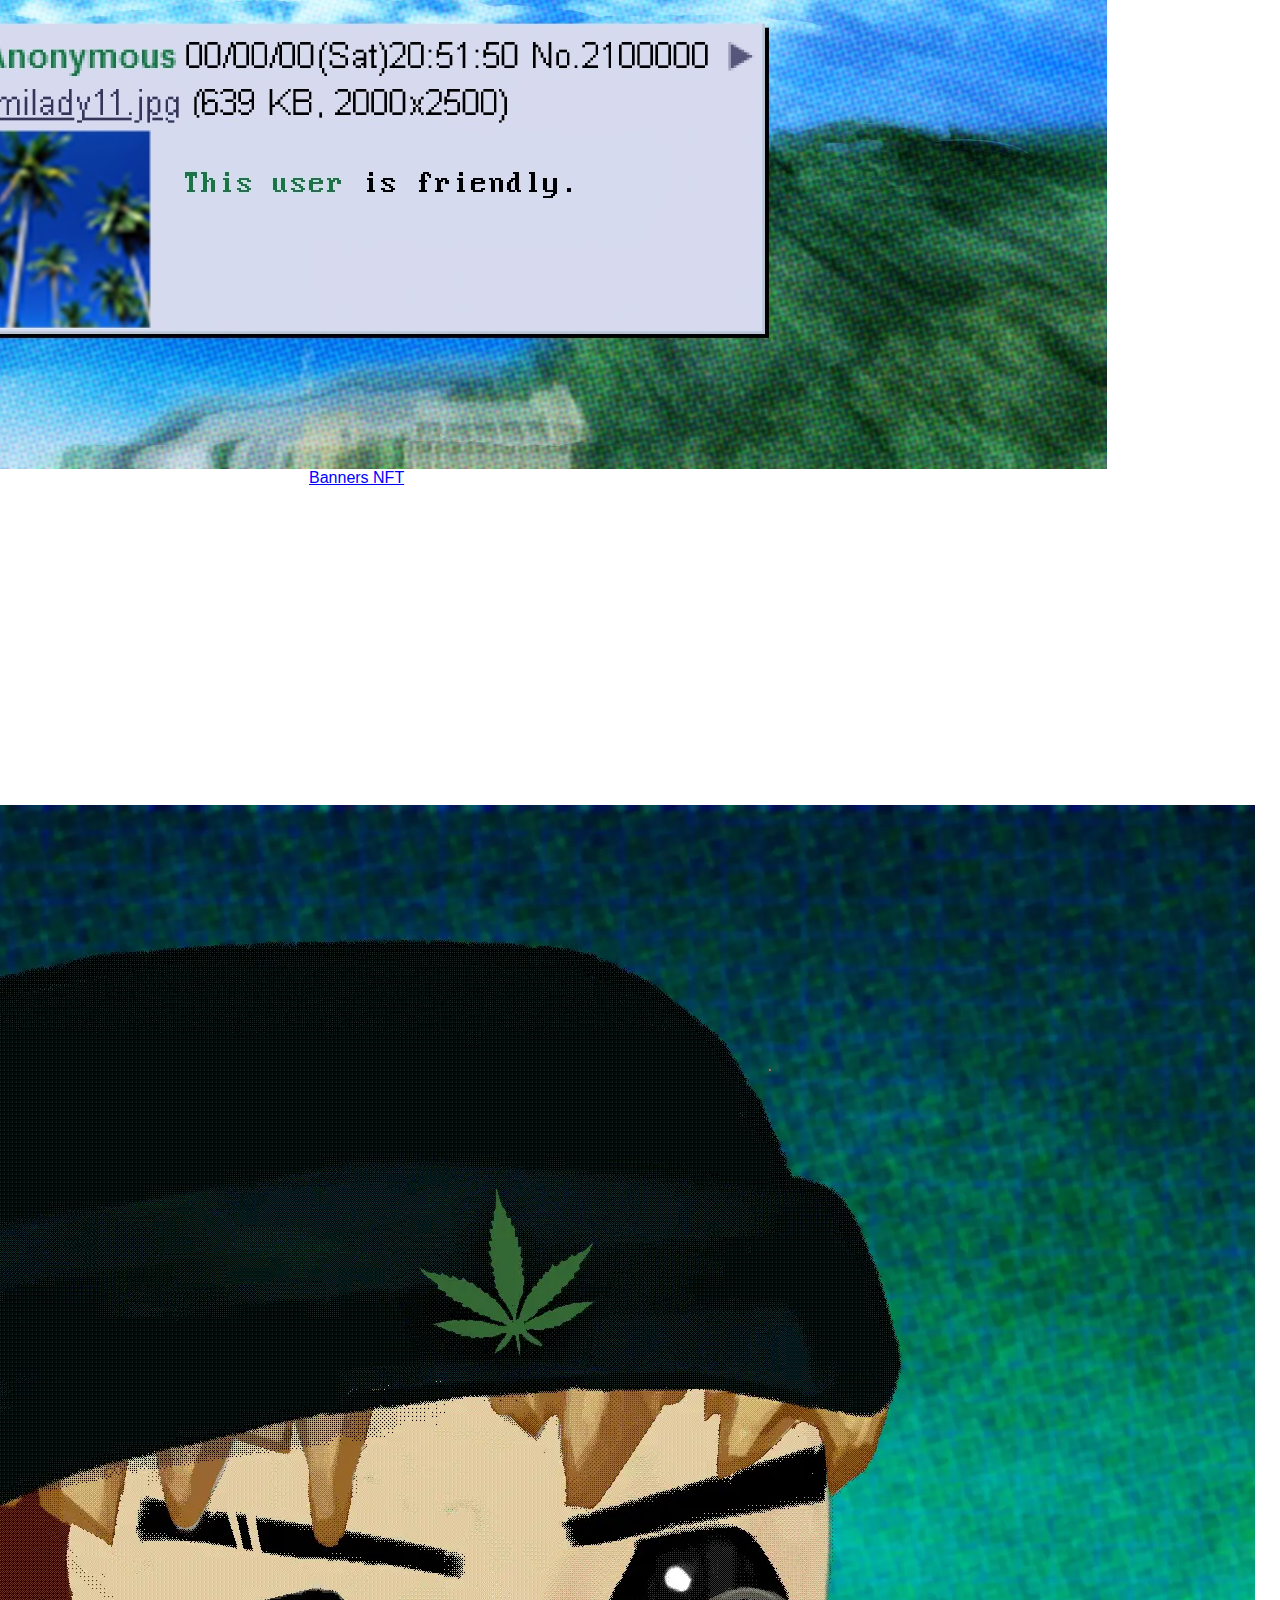
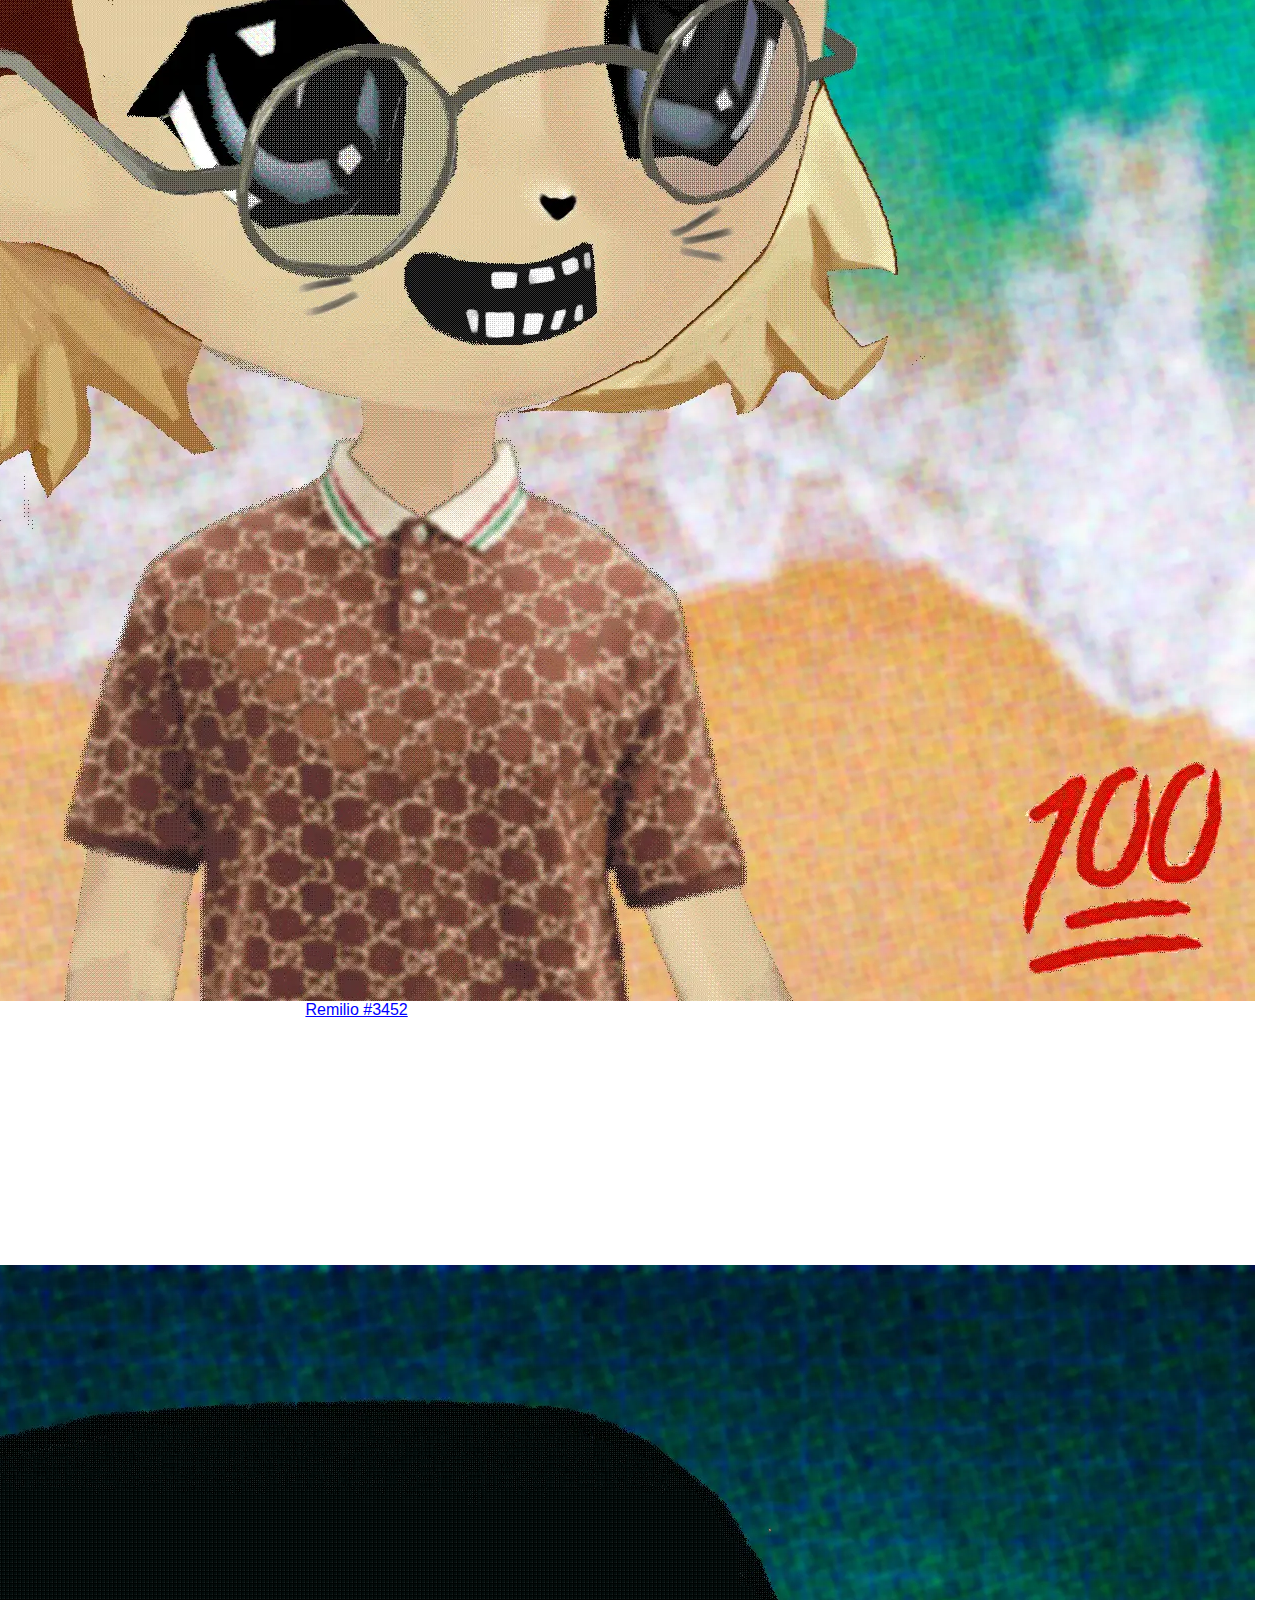
==== commit 789d557f: "update" ====
--- a/index.html
+++ b/index.html
@@ -1,359 +1,492 @@
 <!DOCTYPE html>
 <html lang="en">
-<head>
-    <meta charset="UTF-8">
-    <meta name="viewport" content="width=device-width, initial-scale=1.0">
-    <link rel="preconnect" href="https://fonts.googleapis.com">
-    <link rel="preconnect" href="https://fonts.gstatic.com" crossorigin>
-    <link href="https://fonts.googleapis.com/css2?family=VT323&display=swap" rel="stylesheet">
-    <!-- AOS scroll effect cdn --> 
-    <link rel="stylesheet" href="https://cdnjs.cloudflare.com/ajax/libs/aos/2.3.4/aos.css" />
+  <head>
+    <meta charset="UTF-8" />
+    <meta name="viewport" content="width=device-width, initial-scale=1.0" />
+    <link rel="preconnect" href="https://fonts.googleapis.com" />
+    <link rel="preconnect" href="https://fonts.gstatic.com" crossorigin />
+    <link
+      href="https://fonts.googleapis.com/css2?family=VT323&display=swap"
+      rel="stylesheet"
+    />
+    <!-- AOS scroll effect cdn -->
+    <link
+      rel="stylesheet"
+      href="https://cdnjs.cloudflare.com/ajax/libs/aos/2.3.4/aos.css"
+    />
     <!-- tailwind css cdn -->
     <script src="https://cdn.tailwindcss.com"></script>
     <!-- css link -->
-    <link rel="stylesheet" href="./static/css/style.css">
-    <link rel="stylesheet" href="./static/css/responsive.css">
+    <link rel="stylesheet" href="./static/css/style.css" />
+    <link rel="stylesheet" href="./static/css/responsive.css" />
     <title>new web</title>
-</head>
-<body>
-
-    <div class="w-full min-h-[100vh] h-auto   max-w-[100%] relative overflow-hidden flex flex-col items-center pt-[50px]  gap-6">
-
-        <div class="bg fixed top-0 left-0 h-full w-full z-0">
-            <img src="./static/images/bgImage.webp" alt="" class="w-full h-full">
-        </div>
-
-        <!-- image head -->
-         <div class="flex relative justify-center items-center border-2 border-black">
-            <img src="./static/images/asdd.jpg" alt="head" class="w-[30%] lg:w-[200px] h-auto">
-            <img src="./static/images/asdd.jpg" alt="head" class="w-[30%] lg:w-[200px] h-auto">
-            <img src="./static/images/asdd.jpg" alt="head" class="w-[30%] lg:w-[200px] h-auto">
-         </div>
-        
-        <!-- welcome  -->
-        <div class="banner gap-2">
-
-            <div class="bannerTitle">
-                <h2 class="xl:text-[1.1vw]">Welcome to  — ゆっくりしていってね!</h2>
-
-                <img src="./static/images/diamond.gif" alt="diamond">
-            </div> 
-
-            <p class="bannerText w-[90%]">Lorem ipsum dolor sit amet consectetur adipisicing elit. Culpa ducimus tempora ullam veniam consequuntur minus provident debitis dolorum? Aspernatur quam repelle.</p>
-
-        </div>
-
-        
-        <div class="audio flex items-center justify-center">
-            <audio id="audioPlayer" controls>
-                <source src="./static/ost.ogg" type="audio/mpeg">
-                Your browser does not support the audio element.
-              </audio> 
-        </div>
-
-        <div class="lines w-[55%] h-[1px] bg-white relative opacity-60"></div>
-
-        <!-- colletion -->
-        <div class="banner">
-            <div class="bannerTitle">
-                <h2 class="xl:text-[1.1vw]">New Web Collection</h2>
-
-                <img src="./static/images/diamond.gif" alt="diamond">
+  </head>
+  <body>
+    <div
+      class="w-full min-h-[100vh] h-auto max-w-[100%] relative overflow-hidden flex flex-col items-center pt-[50px] gap-6"
+    >
+      <div class="bg fixed top-0 left-0 h-full w-full z-0">
+        <img src="./static/images/bgImage.webp" alt="" class="w-full h-full" />
+      </div>
+
+      <!-- image head -->
+      <div
+        class="flex relative justify-center items-center border-2 border-black"
+      >
+        <img
+          src="./static/images/asdd.jpg"
+          alt="head"
+          class="w-[30%] lg:w-[200px] h-auto"
+        />
+        <img
+          src="./static/images/asdd.jpg"
+          alt="head"
+          class="w-[30%] lg:w-[200px] h-auto"
+        />
+        <img
+          src="./static/images/asdd.jpg"
+          alt="head"
+          class="w-[30%] lg:w-[200px] h-auto"
+        />
+      </div>
+
+      <!-- welcome  -->
+      <div class="banner gap-2">
+        <div class="bannerTitle">
+          <h2 class="xl:text-[1.1vw]">Welcome to — ゆっくりしていってね!</h2>
+
+          <img src="./static/images/diamond.gif" alt="diamond" />
+        </div>
+
+        <p class="bannerText w-[90%]">
+          Lorem ipsum dolor sit amet consectetur adipisicing elit. Culpa ducimus
+          tempora ullam veniam consequuntur minus provident debitis dolorum?
+          Aspernatur quam repelle.
+        </p>
+      </div>
+
+      <div class="audio flex items-center justify-center">
+        <audio id="audioPlayer" controls>
+          <source src="./static/ost.ogg" type="audio/mpeg" />
+          Your browser does not support the audio element.
+        </audio>
+      </div>
+
+      <div class="lines w-[55%] h-[1px] bg-white relative opacity-60"></div>
+
+      <!-- colletion -->
+      <div class="banner">
+        <div class="bannerTitle">
+          <h2 class="xl:text-[1.1vw]">New Web Collection</h2>
+
+          <img src="./static/images/diamond.gif" alt="diamond" />
+        </div>
+
+        <div class="imagesBanner max-lg:flex-col flex-row gap-2  w-[90%] justify-center">
+
+          <div class="w-full lg:w-[55%]">
+            <img
+              src="./static/images/minecraft.gif"
+              alt=""
+              class="w-full h-auto"
+            />
+          </div>
+          <div
+            class="w-full lg:w-[35%] flex flex-col items-center justify-center gap-4"
+          > 
+            <div class="w-full">
+             
+                
+                <div class="window text-black">
+                    <div class="title-bar">
+                      <div class="title-bar-text">New Web</div>
+                    </div>
+                    <div class="window-body">
+                      <p class="text-md">How retard you are?</p>
+                      <div class="field-row">
+                        <label for="range26">Low</label
+                        ><input
+                          id="range26"
+                          max="11"
+                          min="1"
+                          type="range"
+                          value="10"
+                        /><label for="range27">High</label>
+                      </div>
+                    </div>
+                    <div class="status-bar">
+                      <p class="status-bar-field">Press F1 for help</p>
+                      <p class="status-bar-field">Slide 1</p>
+                      <p class="status-bar-field">CPU Usage: 14%</p>
+                    </div>
+                  </div>
+
             </div>
-
-            <div class="imagesBanner  max-lg:flex-col flex-row gap-2 ">
-                <div class="w-full lg:w-[70%]">
-                    <img src="./static/images/minecraft.gif" alt="" class="w-full h-auto">
-                </div>
-                <div class="w-full lg:w-[32%] flex flex-col items-center justify-center gap-4">
-                    <img src="./static/images/asdd.png" alt="">
-                    <img src="./static/images/asdd.png" alt="">
-                </div>
-            </div>
-
-            <div class="bannerLinkContainer">
-                <a href="#" class="bannerLink shadow">You can view and trade the  collection on the secondary market at OpenSea.</a>
-            </div>
-
-
-        </div>
-
-
-        <div class="lines w-[55%] h-[1px] bg-white relative opacity-60"></div>
-
-        <!-- lifestyle experience --> 
-        <div class="banner gap-2 pb-6">
-
-            <div class="bannerTitle">
-                <h2 class="xl:text-[1.1vw]">Lifestyle Experiences</h2>
-
-                <img src="./static/images/diamond.gif" alt="diamond">
-            </div>
-
-            <p class="bannerText w-[95%] relative leading-[1.1]">
-                Lorem ipsum dolor sit amet consectetur adipisicing elit. Sed vitae eum similique mollitia labore veniam hic ad unde qui, quis dolor quia sequi consequatur. Placeat officiis beatae assumenda commodi velit!
-            </p>
-
-            <div class="w-full relative bg-white h-[1px] opacity-60"></div>
-
-            <p class="bannerText w-[95%] relative leading-[1.1]">
-               <span class="font-bold"> Lorem ipsum dolor:</span> sit amet consectetur adipisicing elit. Sed vitae eum similique mollitia labore veniam hic ad unde qui, quis dolor quia sequi consequatur. Placeat officiis beatae assumenda commodi velit!
-            </p>
-
-            <div class="imagesBanner text-center mt-4">
-                <img src="./static/images/minecraft.gif" alt="" class="w-[60%] h-auto">
-                <p>Lorem, ipsum dolor sit amet consectetur adipisicing elit. </p>
-            </div>
- 
-            <div class="w-full relative bg-white h-[1px] opacity-60 mt-6"></div>
-
-            <p class="bannerText w-[95%] relative leading-[1.1]">
-                <span class="font-bold"> Lorem ipsum dolor:</span> sit amet consectetur adipisicing elit. Sed vitae eum similique mollitia labore veniam hic ad unde qui, quis dolor quia sequi consequatur. Placeat officiis beatae assumenda commodi velit!
-             </p>
- 
-             <div class="imagesBanner text-center mt-4">
-                 <img src="./static/images/bg4final.webp" alt="" class="w-[60%] h-auto">
-                 <p>Lorem, ipsum dolor sit amet consectetur adipisicing elit. </p>
-             </div>
- 
-            <div class="w-full relative bg-white h-[1px] opacity-60 mt-6"></div>
-
-            <p class="bannerText w-[95%] relative leading-[1.1]">
-                <span class="font-bold"> Lorem ipsum dolor:</span> sit amet consectetur adipisicing elit. Sed vitae eum similique mollitia labore veniam hic ad unde qui, quis dolor quia sequi consequatur. Placeat officiis beatae assumenda commodi velit!
-             </p>
- 
-             <div class="imagesBanner text-center mt-4">
-                 <img src="./static/images/diamond.gif" alt="" class="w-[60%] h-auto">
-                 <p>Lorem, ipsum dolor sit amet consectetur adipisicing elit. </p>
-             </div>
-
-
-        </div>
-
-        <div class="lines w-[55%] h-[1px] bg-white relative opacity-60"></div>
-
-          <!-- AStyle Themes banner -->
-
-          <div class="details w-[90%] lg:w-[55%] flex flex-col items-center relative">
-            <h2 class="text-white mb-6 font-bold text-[1.4rem]">Details:</h2>
-
-            <ul class="w-full flex flex-col items-center gap-4">
-                <div class="list listCircle  ">
-                    <li class="text-black ">
-                        <span class="font-bold">Avatar-first design:</span> Illustrated from the beginning to ensure strong social media profile aesthetics with an emphasis on fashion. Ties into the companion Banner NFT.
-                    </li>
-                </div>
-                <div class="list listCircle  ">
-                    <li class="text-black ">
-                        <span class="font-bold">Chain roll function:</span> Randomized cosmetics are organized into different style themes, with a chance of the consecutive generation sticking to the same theme, designed to organically produce aesthetic coherency.
-                    </li>
-                </div>
-                <div class="list listCircle  ">
-                    <li class="text-black ">
-                        <span class="font-bold">Graded for Drip:</span> 's have ranked badges on a variety of weighted metrics, adding additional layers to a speculative market beyond objective trait scarcity.
-                    </li>
-                </div>
-                <div class="list listCircle  ">
-                    <li class="text-black ">
-                       <span class="font-bold"> Neochibi Aesthetic:</span> All art produced by a team of  Collective artists in a unique childlike take on anime illustration.
-                    </li>
-                </div>
-                <div class="list listCircle  ">
-                    <li class="text-black ">
-                        <span class="font-bold"> Village:</span> Highly curated Discord community and designated launchpad for expansions to the  project, such as virual  raves and event nights.
-                    </li>
-                </div>
-            </ul>
-          </div>
-
-        <div class="banner gap-2 text-left">
-
-            <div class="bannerTitle text-left">
-                <h2 class="xl:text-[1.1vw]">AStyle Themes</h2>
-
-                <img src="./static/images/diamond.gif" alt="diamond">
-            </div>  
-
-            <p class="bannerText w-[95%]">generate a variety of accessories, but the two primary cosmetics - Hat & Shirt - are each divided into five major style themes inspired by Tokyo fashion tribes:</p>
- 
-            <div class="imagesCol flex flex-wrap justify-center items-center px-10 gap-6">
-
-                <div class="image w-[27%]">
-                    <img src="./static/images/asdd.jpg" alt="">
-                    <p class="">lorem</p>
-                </div>
-
-                <div class="image w-[27%]">
-                    <img src="./static/images/asdd.jpg" alt="">
-                    <p class="">lorem</p>
-                </div>
-
-                <div class="image w-[27%]">
-                    <img src="./static/images/asdd.jpg" alt="">
-                    <p class="">lorem</p>
-                </div>
-
-                <div class="image w-[27%]">
-                    <img src="./static/images/asdd.jpg" alt="">
-                    <p class="">lorem</p>
-                </div>
-
-                <div class="image w-[27%]">
-                    <img src="./static/images/asdd.jpg" alt="">
-                    <p class="">lorem</p>
-                </div>
-
-            </div>
-
-            <div class="lines w-full relative bg-white h-[1px] opacity-60 "></div>
-
-            <p class="bannerText w-[97%] pb-2">
-                
-                The bottom border of a  card is defined by its theme(s). A  whose Hat & Shirt cosmetic share the same theme receives +5 on their <a href="#">Drip Score</a>.
-
-            </p>
-
-        </div>
-
-        <div class="lines w-[55%] h-[1px] bg-white relative opacity-60"></div>
-
-         <!-- Expansion Packs -->
-         <div class="banner gap-2 pb-6">
-
-            <div class="bannerTitle">
-                <h2 class="xl:text-[1.1vw]">Expansion Packs</h2>
-
-                <img src="./static/images/diamond.gif" alt="diamond">
-            </div>
-
-            <p class="bannerText w-[95%] relative leading-[1.1]">
-                As a <a href="#" class="bannerLink">copylefted</a> brand,  supports a thriving ecosystem of derivative projects from its fan community.  Collective also produces official expansions given away to  holders following our <a href="#" class="bannerLink">hypercitational method</a>.
-            </p>
-
-            <div class="w-full relative bg-white h-[1px] opacity-60"></div>
-
-            <p class="bannerText w-[95%] relative leading-[1.1]">
-                <span class="font-bold">Banners NFT:</span> Generative NFT header photo series, a free mint offered to holders, made in collaboration with the community's submitted captions.
-            </p>
-
-            <div class="imagesBanner text-center mt-4">
-                <img src="./static/images/banners.jpg" alt="" class="w-[80%] h-auto">
-                <a href="#" class="bannerLink">Banners NFT</a>
-            </div>
-
-            <p class="bannerText w-[90%] lg:w-[70%]">
-                Banners recontextualizes the userboxes of early internet personalization into modern social media platforms, with a syncretic design citing wikipedia userpages, forum signatures, and operating system themes and text content detourning the basic element of userbox self-description with absurd, aesthetic and hypercitational references.
-            </p>
- 
-            <div class="w-full relative bg-white h-[1px] opacity-60 mt-6"></div>
-
-            <p class="bannerText w-[95%] relative leading-[1.1]">
-               <span class="font-bold"> Redacted Babies: </span> Companion collection to Maker, as the canonical zoomer little brother to. Where explores Japanese style tribes,  uses the neochibi pfp framework to engage reactionary, schizophrenic and zoomer aesthetics.
-             </p>
- 
-             <div class="imagesBanner text-center mt-4">
-                 <img src="./static/images/asdd.png" alt="" class="w-[60%] h-auto">
-                 <a href="#" class="bannerLink">Remilio #3452</a>
-             </div>
- 
-             <p class="bannerText w-[90%] lg:w-[70%]">
-                 design extends one of the earliest forks of the "OG " edits, predating the  Maker NFT.
-            </p>
-
-            <div class="w-full relative bg-white h-[1px] opacity-60 mt-6"></div>
-
-            <p class="bannerText w-[95%] relative leading-[1.1]">
-            <span class="font-bold">That B.I.T.C.H.:</span> Surprise free mint offered directly from contract, featuring in a bootleg english t-shirt each spelling out B-I-T-C-H with random words.
-              </p>
-  
-              <div class="imagesBanner text-center mt-4">
-                  <img src="./static/images/asdd.png" alt="" class="w-[60%] h-auto">
-                  <a href="#" class="bannerLink"> That B.I.T.C.H.</a>
-              </div>
-
-              <p class="bannerText w-[90%] lg:w-[70%]">
-                Words used for the random generation were sourced from cultural critic Angelicism01's essay on , "NO  NFTS, NOT NOW" with Chief Keef's "Finally Rich", and Chief Keef's "Kush with them Beans," as a playful and irreverent response to the environmental and capitalist criticisms made in Angelicism01's review, as a commentary on the inevitable cultural subsumption process of capitalism.
-           </p>
-
-        </div>
-
-      
-
-        <!-- about banner -->
-        <div class="banner gap-2 text-center">
-
-            <div class="bannerTitle text-left">
-                <h2 class="xl:text-[1.1vw]">About — プリンセスメーカーについて</h2>
-
-                <img src="./static/images/diamond.gif" alt="diamond">
-            </div>  
-
-            <p class="bannerText w-[95%] text-left">Lorem ipsum dolor sit amet consectetur adipisicing elit. Eligendi similique, expedita iusto vero veniam eveniet fuga sunt deserunt.</p>
-
-            <div class="w-full relative bg-white h-[1px] opacity-60"></div>
-
-            <div class="links flex justify-center items-center gap-3 h-auto lg:h-[30px] flex-wrap">
-
-                <a href="#discord" class="buttonBannerLink"> 
-                     Community Discord
-                </a>
-
-                <div class="lines h-full opacity-60 w-[2px] relative bg-white"></div>
- 
-                <a href="#twitter" class="buttonBannerLink"> 
-                    Twitter
-               </a>
-
-                <div class="lines h-full opacity-60 w-[2px] relative bg-white"></div>
- 
-                <a href="#telegram" class="buttonBannerLink"> 
-                    Telegram
-               </a>
-
-            </div>
-           
-
-            <div class="w-full relative bg-white h-[1px] opacity-60"></div>
-
-            <p class="bannerText">All branding, assets and NFT's are copylefted under the <a href="#license" class="bannerLink">Viral Public License.</a></p>
-
-        </div>
-
-        <!-- author -->
-        <div class="banner gap-2 text-center">
-
-            <div class="bannerTitle text-left">
-                <h2 class="xl:text-[1.1vw]">Authorship Hash — 著者名ハッシュ</h2>
-
-                <img src="./static/images/diamond.gif" alt="diamond">
-            </div>  
-
-            <p class="bannerText w-[95%] text-left text-[.8rem]">Due to vulnerabilities arising from  Collective's post-authorship ethos and distributed artmaking practice, detailed credits are provided below as a "secure hash" to cross-reference with any individual claiming contributions to our work:</p>
-
-            <span class="w-[95%] font-bold text-white text-left max-md:text-[.7rem]">AUTHORSHIP HASH [SHA1: eeecebb2755eb39baca42e786a6be6b5806decc9]</span>
-
-            <p class="bannerText w-[95%] text-left mt-[-.7rem]">
-             Lorem ipsum dolor, sit amet consectetur adipisicing elit. Rerum expedita nemo dolorum id excepturi ratione dignissimos ullam qui doloribus unde reiciendis quasi, magnam odio ipsam sequi dolor facere impedit inventore vel, molestias architecto? Porro vero fuga quos vitae molestiae consectetur exercitationem, reiciendis, fugiat repudiandae magnam libero inventore sit illum similique tenetur officiis. Nemo repellendus labore, iure rerum cupiditate, veniam nesciunt quasi, saepe dicta pariatur mollitia eaque.
-            </p>
- 
-           
-
-            <div class="w-full relative bg-white h-[1px] opacity-60"></div>
-
-            <p class="bannerText text-left w-[95%] pb-[.5rem]">
-                Not an assignment of rights. If we missed or have erroneously noted a contribution, contact in to report the error.
-            </p>
-
-        </div>
-
-        <!-- bg image border -->
-         <div class="w-full h-auto object-contain relative mt-7">
-            <img src="./static/images/bgBorderImg.webp" alt="" class="w-full h-auto object-contain">
-            <img src="./static/images/bg4final.webp" alt="" class="w-full h-auto object-contain">
-         </div>
- 
-
+            <img src="./static/images/asdd.png" alt="" />
+          </div>
+        </div>
+
+        <div class="bannerLinkContainer">
+          <a href="#" class="bannerLink shadow"
+            >You can view and trade the collection on the secondary market at
+            OpenSea.</a
+          >
+        </div>
+      </div>
+
+      <div class="lines w-[55%] h-[1px] bg-white relative opacity-60"></div>
+
+      <!-- lifestyle experience -->
+      <div class="banner gap-2 pb-6">
+        <div class="bannerTitle">
+          <h2 class="xl:text-[1.1vw]">Lifestyle Experiences</h2>
+
+          <img src="./static/images/diamond.gif" alt="diamond" />
+        </div>
+
+        <p class="bannerText w-[95%] relative leading-[1.1]">
+          Lorem ipsum dolor sit amet consectetur adipisicing elit. Sed vitae eum
+          similique mollitia labore veniam hic ad unde qui, quis dolor quia
+          sequi consequatur. Placeat officiis beatae assumenda commodi velit!
+        </p>
+
+        <div class="w-full relative bg-white h-[1px] opacity-60"></div>
+
+        <p class="bannerText w-[95%] relative leading-[1.1]">
+          <span class="font-bold"> Lorem ipsum dolor:</span> sit amet
+          consectetur adipisicing elit. Sed vitae eum similique mollitia labore
+          veniam hic ad unde qui, quis dolor quia sequi consequatur. Placeat
+          officiis beatae assumenda commodi velit!
+        </p>
+
+        <div class="imagesBanner text-center mt-4">
+          <img
+            src="./static/images/minecraft.gif"
+            alt=""
+            class="w-[60%] h-auto"
+          />
+          <p>Lorem, ipsum dolor sit amet consectetur adipisicing elit.</p>
+        </div>
+
+        <div class="w-full relative bg-white h-[1px] opacity-60 mt-6"></div>
+
+        <p class="bannerText w-[95%] relative leading-[1.1]">
+          <span class="font-bold"> Lorem ipsum dolor:</span> sit amet
+          consectetur adipisicing elit. Sed vitae eum similique mollitia labore
+          veniam hic ad unde qui, quis dolor quia sequi consequatur. Placeat
+          officiis beatae assumenda commodi velit!
+        </p>
+
+        <div class="imagesBanner text-center mt-4">
+          <img
+            src="./static/images/bg4final.webp"
+            alt=""
+            class="w-[60%] h-auto"
+          />
+          <p>Lorem, ipsum dolor sit amet consectetur adipisicing elit.</p>
+        </div>
+
+        <div class="w-full relative bg-white h-[1px] opacity-60 mt-6"></div>
+
+        <p class="bannerText w-[95%] relative leading-[1.1]">
+          <span class="font-bold"> Lorem ipsum dolor:</span> sit amet
+          consectetur adipisicing elit. Sed vitae eum similique mollitia labore
+          veniam hic ad unde qui, quis dolor quia sequi consequatur. Placeat
+          officiis beatae assumenda commodi velit!
+        </p>
+
+        <div class="imagesBanner text-center mt-4">
+          <img
+            src="./static/images/diamond.gif"
+            alt=""
+            class="w-[60%] h-auto"
+          />
+          <p>Lorem, ipsum dolor sit amet consectetur adipisicing elit.</p>
+        </div>
+      </div>
+
+      <div class="lines w-[55%] h-[1px] bg-white relative opacity-60"></div>
+
+      <!-- AStyle Themes banner -->
+
+      <div
+        class="details w-[90%] lg:w-[55%] flex flex-col items-center relative"
+      >
+        <h2 class="text-white mb-6 font-bold text-[1.4rem]">Details:</h2>
+
+        <ul class="w-full flex flex-col items-center gap-4">
+          <div class="list listCircle">
+            <li class="text-black">
+              <span class="font-bold">Avatar-first design:</span> Illustrated
+              from the beginning to ensure strong social media profile
+              aesthetics with an emphasis on fashion. Ties into the companion
+              Banner NFT.
+            </li>
+          </div>
+          <div class="list listCircle">
+            <li class="text-black">
+              <span class="font-bold">Chain roll function:</span> Randomized
+              cosmetics are organized into different style themes, with a chance
+              of the consecutive generation sticking to the same theme, designed
+              to organically produce aesthetic coherency.
+            </li>
+          </div>
+          <div class="list listCircle">
+            <li class="text-black">
+              <span class="font-bold">Graded for Drip:</span> 's have ranked
+              badges on a variety of weighted metrics, adding additional layers
+              to a speculative market beyond objective trait scarcity.
+            </li>
+          </div>
+          <div class="list listCircle">
+            <li class="text-black">
+              <span class="font-bold"> Neochibi Aesthetic:</span> All art
+              produced by a team of Collective artists in a unique childlike
+              take on anime illustration.
+            </li>
+          </div>
+          <div class="list listCircle">
+            <li class="text-black">
+              <span class="font-bold"> Village:</span> Highly curated Discord
+              community and designated launchpad for expansions to the project,
+              such as virual raves and event nights.
+            </li>
+          </div>
+        </ul>
+      </div>
+
+      <div class="banner gap-2 text-left">
+        <div class="bannerTitle text-left">
+          <h2 class="xl:text-[1.1vw]">AStyle Themes</h2>
+
+          <img src="./static/images/diamond.gif" alt="diamond" />
+        </div>
+
+        <p class="bannerText w-[95%]">
+          generate a variety of accessories, but the two primary cosmetics - Hat
+          & Shirt - are each divided into five major style themes inspired by
+          Tokyo fashion tribes:
+        </p>
+
+        <div
+          class="imagesCol flex flex-wrap justify-center items-center px-10 gap-6"
+        >
+          <div class="image w-[27%]">
+            <img src="./static/images/asdd.jpg" alt="" />
+            <p class="">lorem</p>
+          </div>
+
+          <div class="image w-[27%]">
+            <img src="./static/images/asdd.jpg" alt="" />
+            <p class="">lorem</p>
+          </div>
+
+          <div class="image w-[27%]">
+            <img src="./static/images/asdd.jpg" alt="" />
+            <p class="">lorem</p>
+          </div>
+
+          <div class="image w-[27%]">
+            <img src="./static/images/asdd.jpg" alt="" />
+            <p class="">lorem</p>
+          </div>
+
+          <div class="image w-[27%]">
+            <img src="./static/images/asdd.jpg" alt="" />
+            <p class="">lorem</p>
+          </div>
+        </div>
+
+        <div class="lines w-full relative bg-white h-[1px] opacity-60"></div>
+
+        <p class="bannerText w-[97%] pb-2">
+          The bottom border of a card is defined by its theme(s). A whose Hat &
+          Shirt cosmetic share the same theme receives +5 on their
+          <a href="#">Drip Score</a>.
+        </p>
+      </div>
+
+      <div class="lines w-[55%] h-[1px] bg-white relative opacity-60"></div>
+
+      <!-- Expansion Packs -->
+      <div class="banner gap-2 pb-6">
+        <div class="bannerTitle">
+          <h2 class="xl:text-[1.1vw]">Expansion Packs</h2>
+
+          <img src="./static/images/diamond.gif" alt="diamond" />
+        </div>
+
+        <p class="bannerText w-[95%] relative leading-[1.1]">
+          As a <a href="#" class="bannerLink">copylefted</a> brand, supports a
+          thriving ecosystem of derivative projects from its fan community.
+          Collective also produces official expansions given away to holders
+          following our
+          <a href="#" class="bannerLink">hypercitational method</a>.
+        </p>
+
+        <div class="w-full relative bg-white h-[1px] opacity-60"></div>
+
+        <p class="bannerText w-[95%] relative leading-[1.1]">
+          <span class="font-bold">Banners NFT:</span> Generative NFT header
+          photo series, a free mint offered to holders, made in collaboration
+          with the community's submitted captions.
+        </p>
+
+        <div class="imagesBanner text-center mt-4">
+          <img
+            src="./static/images/banners.jpg"
+            alt=""
+            class="w-[80%] h-auto"
+          />
+          <a href="#" class="bannerLink">Banners NFT</a>
+        </div>
+
+        <p class="bannerText w-[90%] lg:w-[70%]">
+          Banners recontextualizes the userboxes of early internet
+          personalization into modern social media platforms, with a syncretic
+          design citing wikipedia userpages, forum signatures, and operating
+          system themes and text content detourning the basic element of userbox
+          self-description with absurd, aesthetic and hypercitational
+          references.
+        </p>
+
+        <div class="w-full relative bg-white h-[1px] opacity-60 mt-6"></div>
+
+        <p class="bannerText w-[95%] relative leading-[1.1]">
+          <span class="font-bold"> Redacted Babies: </span> Companion collection
+          to Maker, as the canonical zoomer little brother to. Where explores
+          Japanese style tribes, uses the neochibi pfp framework to engage
+          reactionary, schizophrenic and zoomer aesthetics.
+        </p>
+
+        <div class="imagesBanner text-center mt-4">
+          <img src="./static/images/asdd.png" alt="" class="w-[60%] h-auto" />
+          <a href="#" class="bannerLink">Remilio #3452</a>
+        </div>
+
+        <p class="bannerText w-[90%] lg:w-[70%]">
+          design extends one of the earliest forks of the "OG " edits, predating
+          the Maker NFT.
+        </p>
+
+        <div class="w-full relative bg-white h-[1px] opacity-60 mt-6"></div>
+
+        <p class="bannerText w-[95%] relative leading-[1.1]">
+          <span class="font-bold">That B.I.T.C.H.:</span> Surprise free mint
+          offered directly from contract, featuring in a bootleg english t-shirt
+          each spelling out B-I-T-C-H with random words.
+        </p>
+
+        <div class="imagesBanner text-center mt-4">
+          <img src="./static/images/asdd.png" alt="" class="w-[60%] h-auto" />
+          <a href="#" class="bannerLink"> That B.I.T.C.H.</a>
+        </div>
+
+        <p class="bannerText w-[90%] lg:w-[70%]">
+          Words used for the random generation were sourced from cultural critic
+          Angelicism01's essay on , "NO NFTS, NOT NOW" with Chief Keef's
+          "Finally Rich", and Chief Keef's "Kush with them Beans," as a playful
+          and irreverent response to the environmental and capitalist criticisms
+          made in Angelicism01's review, as a commentary on the inevitable
+          cultural subsumption process of capitalism.
+        </p>
+      </div>
+
+      <!-- about banner -->
+      <div class="banner gap-2 text-center">
+        <div class="bannerTitle text-left">
+          <h2 class="xl:text-[1.1vw]">About — プリンセスメーカーについて</h2>
+
+          <img src="./static/images/diamond.gif" alt="diamond" />
+        </div>
+
+        <p class="bannerText w-[95%] text-left">
+          Lorem ipsum dolor sit amet consectetur adipisicing elit. Eligendi
+          similique, expedita iusto vero veniam eveniet fuga sunt deserunt.
+        </p>
+
+        <div class="w-full relative bg-white h-[1px] opacity-60"></div>
+
+        <div
+          class="links flex justify-center items-center gap-3 h-auto lg:h-[30px] flex-wrap"
+        >
+          <a href="#discord" class="buttonBannerLink">
+            Community Discord
+          </a>
+
+          <div class="lines h-full opacity-60 w-[2px] relative bg-white"></div>
+
+          <a href="#twitter" class="buttonBannerLink">
+            Twitter
+          </a>
+
+          <div class="lines h-full opacity-60 w-[2px] relative bg-white"></div>
+
+          <a href="#telegram" class="buttonBannerLink">
+            Telegram
+          </a>
+        </div>
+
+        <div class="w-full relative bg-white h-[1px] opacity-60"></div>
+
+        <p class="bannerText">
+          All branding, assets and NFT's are copylefted under the
+          <a href="#license" class="bannerLink">Viral Public License.</a>
+        </p>
+      </div>
+
+      <!-- author -->
+      <div class="banner gap-2 text-center">
+        <div class="bannerTitle text-left">
+          <h2 class="xl:text-[1.1vw]">Authorship Hash — 著者名ハッシュ</h2>
+
+          <img src="./static/images/diamond.gif" alt="diamond" />
+        </div>
+
+        <p class="bannerText w-[95%] text-left text-[.8rem]">
+          Due to vulnerabilities arising from Collective's post-authorship ethos
+          and distributed artmaking practice, detailed credits are provided
+          below as a "secure hash" to cross-reference with any individual
+          claiming contributions to our work:
+        </p>
+
+        <span class="w-[95%] font-bold text-white text-left max-md:text-[.7rem]"
+          >AUTHORSHIP HASH [SHA1:
+          eeecebb2755eb39baca42e786a6be6b5806decc9]</span
+        >
+
+        <p class="bannerText w-[95%] text-left mt-[-.7rem]">
+          Lorem ipsum dolor, sit amet consectetur adipisicing elit. Rerum
+          expedita nemo dolorum id excepturi ratione dignissimos ullam qui
+          doloribus unde reiciendis quasi, magnam odio ipsam sequi dolor facere
+          impedit inventore vel, molestias architecto? Porro vero fuga quos
+          vitae molestiae consectetur exercitationem, reiciendis, fugiat
+          repudiandae magnam libero inventore sit illum similique tenetur
+          officiis. Nemo repellendus labore, iure rerum cupiditate, veniam
+          nesciunt quasi, saepe dicta pariatur mollitia eaque.
+        </p>
+
+        <div class="w-full relative bg-white h-[1px] opacity-60"></div>
+
+        <p class="bannerText text-left w-[95%] pb-[.5rem]">
+          Not an assignment of rights. If we missed or have erroneously noted a
+          contribution, contact in to report the error.
+        </p>
+      </div>
+
+      <!-- bg image border -->
+      <div class="w-full h-auto object-contain relative mt-7">
+        <img
+          src="./static/images/bgBorderImg.webp"
+          alt=""
+          class="w-full h-auto object-contain"
+        />
+        <img
+          src="./static/images/bg4final.webp"
+          alt=""
+          class="w-full h-auto object-contain"
+        />
+      </div>
     </div>
-    
-</body>
-</html>+  </body>
+</html>
--- a/static/css/style.css
+++ b/static/css/style.css
@@ -1,173 +1,482 @@
-
-body{
-    font-family: "ãƒ’ãƒ©ã‚®ãƒŽè§’ã‚´ Pro W3", "Hiragino Kaku Gothic Pro", Osaka,
+body {
+  font-family: "ãƒ’ãƒ©ã‚®ãƒŽè§’ã‚´ Pro W3", "Hiragino Kaku Gothic Pro", Osaka,
     "ãƒ¡ã‚¤ãƒªã‚ª", Meiryo, "MS Pã‚´ã‚·ãƒƒã‚¯", "MS PGothic", farial, helvetica,
     clean, sans-serif;
 }
 
-
 ::-webkit-scrollbar {
-    width: 16px;
+  width: 16px;
 }
 
 ::-webkit-scrollbar:horizontal {
-    height: 17px
+  height: 17px;
 }
 
 ::-webkit-scrollbar-corner {
-    background: #dfdfdf;
+  background: #dfdfdf;
 }
 
 ::-webkit-scrollbar-track {
-    background-image: url("data:image/svg+xml;charset=utf-8,%3Csvg width='2' height='2' fill='none' xmlns='http://www.w3.org/2000/svg'%3E%3Cpath fill-rule='evenodd' clip-rule='evenodd' d='M1 0H0v1h1v1h1V1H1V0z' fill='silver'/%3E%3Cpath fill-rule='evenodd' clip-rule='evenodd' d='M2 0H1v1H0v1h1V1h1V0z' fill='%23fff'/%3E%3C/svg%3E"); 
+  background-image: url("data:image/svg+xml;charset=utf-8,%3Csvg width='2' height='2' fill='none' xmlns='http://www.w3.org/2000/svg'%3E%3Cpath fill-rule='evenodd' clip-rule='evenodd' d='M1 0H0v1h1v1h1V1H1V0z' fill='silver'/%3E%3Cpath fill-rule='evenodd' clip-rule='evenodd' d='M2 0H1v1H0v1h1V1h1V0z' fill='%23fff'/%3E%3C/svg%3E");
 }
 
 ::-webkit-scrollbar-thumb {
-    background-color: #dfdfdf;
-    box-shadow: inset -1px -1px #0a0a0a,inset 1px 1px #fff,inset -2px -2px grey,inset 2px 2px #dfdfdf
-}
-
-::-webkit-scrollbar-button:horizontal:end:increment,::-webkit-scrollbar-button:horizontal:start:decrement,::-webkit-scrollbar-button:vertical:end:increment,::-webkit-scrollbar-button:vertical:start:decrement {
+  background-color: #dfdfdf;
+  box-shadow: inset -1px -1px #0a0a0a, inset 1px 1px #fff, inset -2px -2px grey,
+    inset 2px 2px #dfdfdf;
+}
+
+::-webkit-scrollbar-button:horizontal:end:increment,
+::-webkit-scrollbar-button:horizontal:start:decrement,
+::-webkit-scrollbar-button:vertical:end:increment,
+::-webkit-scrollbar-button:vertical:start:decrement {
+  display: block;
+}
+
+::-webkit-scrollbar-button:vertical:start {
+  height: 17px;
+  background-image: url("data:image/svg+xml;charset=utf-8,%3Csvg width='16' height='17' fill='none' xmlns='http://www.w3.org/2000/svg'%3E%3Cpath fill-rule='evenodd' clip-rule='evenodd' d='M15 0H0v16h1V1h14V0z' fill='%23DFDFDF'/%3E%3Cpath fill-rule='evenodd' clip-rule='evenodd' d='M2 1H1v14h1V2h12V1H2z' fill='%23fff'/%3E%3Cpath fill-rule='evenodd' clip-rule='evenodd' d='M16 17H0v-1h15V0h1v17z' fill='%23000'/%3E%3Cpath fill-rule='evenodd' clip-rule='evenodd' d='M15 1h-1v14H1v1h14V1z' fill='gray'/%3E%3Cpath fill='silver' d='M2 2h12v13H2z'/%3E%3Cpath fill-rule='evenodd' clip-rule='evenodd' d='M8 6H7v1H6v1H5v1H4v1h7V9h-1V8H9V7H8V6z' fill='%23000'/%3E%3C/svg%3E");
+}
+
+::-webkit-scrollbar-button:vertical:end {
+  height: 17px;
+  background-image: url("data:image/svg+xml;charset=utf-8,%3Csvg width='16' height='17' fill='none' xmlns='http://www.w3.org/2000/svg'%3E%3Cpath fill-rule='evenodd' clip-rule='evenodd' d='M15 0H0v16h1V1h14V0z' fill='%23DFDFDF'/%3E%3Cpath fill-rule='evenodd' clip-rule='evenodd' d='M2 1H1v14h1V2h12V1H2z' fill='%23fff'/%3E%3Cpath fill-rule='evenodd' clip-rule='evenodd' d='M16 17H0v-1h15V0h1v17z' fill='%23000'/%3E%3Cpath fill-rule='evenodd' clip-rule='evenodd' d='M15 1h-1v14H1v1h14V1z' fill='gray'/%3E%3Cpath fill='silver' d='M2 2h12v13H2z'/%3E%3Cpath fill-rule='evenodd' clip-rule='evenodd' d='M11 6H4v1h1v1h1v1h1v1h1V9h1V8h1V7h1V6z' fill='%23000'/%3E%3C/svg%3E");
+}
+
+::-webkit-scrollbar-button:horizontal:start {
+  width: 16px;
+  background-image: url("data:image/svg+xml;charset=utf-8,%3Csvg width='16' height='17' fill='none' xmlns='http://www.w3.org/2000/svg'%3E%3Cpath fill-rule='evenodd' clip-rule='evenodd' d='M15 0H0v16h1V1h14V0z' fill='%23DFDFDF'/%3E%3Cpath fill-rule='evenodd' clip-rule='evenodd' d='M2 1H1v14h1V2h12V1H2z' fill='%23fff'/%3E%3Cpath fill-rule='evenodd' clip-rule='evenodd' d='M16 17H0v-1h15V0h1v17z' fill='%23000'/%3E%3Cpath fill-rule='evenodd' clip-rule='evenodd' d='M15 1h-1v14H1v1h14V1z' fill='gray'/%3E%3Cpath fill='silver' d='M2 2h12v13H2z'/%3E%3Cpath fill-rule='evenodd' clip-rule='evenodd' d='M9 4H8v1H7v1H6v1H5v1h1v1h1v1h1v1h1V4z' fill='%23000'/%3E%3C/svg%3E");
+}
+
+::-webkit-scrollbar-button:horizontal:end {
+  width: 16px;
+  background-image: url("data:image/svg+xml;charset=utf-8,%3Csvg width='16' height='17' fill='none' xmlns='http://www.w3.org/2000/svg'%3E%3Cpath fill-rule='evenodd' clip-rule='evenodd' d='M15 0H0v16h1V1h14V0z' fill='%23DFDFDF'/%3E%3Cpath fill-rule='evenodd' clip-rule='evenodd' d='M2 1H1v14h1V2h12V1H2z' fill='%23fff'/%3E%3Cpath fill-rule='evenodd' clip-rule='evenodd' d='M16 17H0v-1h15V0h1v17z' fill='%23000'/%3E%3Cpath fill-rule='evenodd' clip-rule='evenodd' d='M15 1h-1v14H1v1h14V1z' fill='gray'/%3E%3Cpath fill='silver' d='M2 2h12v13H2z'/%3E%3Cpath fill-rule='evenodd' clip-rule='evenodd' d='M7 4H6v7h1v-1h1V9h1V8h1V7H9V6H8V5H7V4z' fill='%23000'/%3E%3C/svg%3E");
+}
+
+/* banner */
+.banner {
+  width: 55%;
+  height: auto;
+  position: relative;
+  z-index: 9;
+
+  border: 1px solid rgba(255, 255, 255, 0.692);
+
+  display: flex;
+  flex-direction: column;
+  align-items: center;
+  gap: 2rem;
+}
+
+.imagesBanner {
+  width: 60%;
+  height: auto;
+  object-fit: contain;
+
+  color: white;
+
+  display: flex;
+  flex-direction: column;
+  align-items: center;
+}
+
+.bannerTitle {
+  width: 100%;
+  background-color: #c7c7c7;
+  /* color: white; */
+  font-weight: bold;
+
+  padding: 0.5rem 1rem;
+
+  display: flex;
+  justify-content: space-between;
+  align-items: center;
+}
+
+.bannerTitle h2 {
+  box-shadow: 0px 0px 2px 1px #0000004f inset;
+  padding: 0.5rem 1rem;
+}
+
+.bannerTitle img {
+  height: 30px;
+  object-fit: contain;
+  width: auto;
+}
+
+.bannerText {
+  color: white;
+}
+
+.bannerLink {
+  color: blue;
+  text-decoration: underline;
+  text-align: center;
+  transition: 0.1s ease-in;
+  -webkit-transition: 0.1s ease-in;
+  -moz-transition: 0.1s ease-in;
+  -ms-transition: 0.1s ease-in;
+  -o-transition: 0.1s ease-in;
+
+  max-width: 90%;
+}
+
+.bannerLinkContainer {
+  width: 100%;
+  background-color: #c7c7c7;
+
+  display: flex;
+  justify-content: center;
+  align-items: center;
+  padding: 0.5rem 0;
+}
+
+.bannerLink.shadow {
+  box-shadow: 0px 0px 2px 1px #0000004f inset;
+  padding: 0.35rem 1rem;
+}
+
+.bannerLink:hover {
+  color: white;
+}
+
+.bannerLink.shadow:hover {
+  color: black;
+}
+
+.buttonBannerLink {
+  border: none;
+  background: silver;
+  box-shadow: inset -1px -1px #0a0a0a, inset 1px 1px #fff, inset -2px -2px grey,
+    inset 2px 2px #dfdfdf;
+
+  padding: 0.25rem 0.75rem;
+}
+
+.buttonBannerLink:active {
+  box-shadow: inset -1px -1px #fff, inset 1px 1px #0a0a0a,
+    inset -2px -2px #dfdfdf, inset 2px 2px grey;
+}
+
+.imagesCol {
+  color: white;
+  text-align: center;
+}
+
+.list {
+  width: 100%;
+  background: silver;
+  box-shadow: inset -1px -1px #0a0a0a, inset 1px 1px #fff, inset -2px -2px grey,
+    inset 2px 2px #dfdfdf;
+  padding: 0.5rem 0 0.5rem 1.5rem;
+}
+
+.list li {
+  list-style-type: circle;
+}
+
+/* window */
+
+.window {
+  font-size: 11px;
+  box-shadow: inset -1px -1px #0a0a0a, inset 1px 1px #dfdfdf,
+    inset -2px -2px grey, inset 2px 2px #fff;
+  background: silver;
+  padding: 3px;
+}
+.window fieldset {
+  margin-bottom: 9px;
+}
+
+.window-body {
+  margin: 8px;
+}
+.window-body pre {
+  margin: -8px;
+}
+
+.window {
+  font-family: "Pixelated MS Sans Serif", Arial;
+  -webkit-font-smoothing: none;
+}
+
+.title-bar {
+  font-size: 11px;
+  color: black;
+  /* background: linear-gradient(90deg, navy, #1084d0); */
+  background: silver;
+  box-shadow: inset -1px -1px #0a0a0a, inset 1px 1px #fff, inset -2px -2px grey,
+    inset 2px 2px #dfdfdf;
+  padding: 3px 2px 3px 3px;
+  display: flex;
+  justify-content: space-between;
+  align-items: center;
+}
+.title-bar-text {
+  font-weight: 700;
+  color: black;
+  letter-spacing: 0;
+  margin-right: 24px;
+}
+.title-bar-controls {
+  display: flex;
+}
+.title-bar-controls button {
+  padding: 0;
+  display: block;
+  min-width: 16px;
+  min-height: 14px;
+}
+.title-bar-controls button:focus {
+  outline: none;
+}
+
+.title-bar-controls button[aria-label="Minimize"] {
+  background-image: url("data:image/svg+xml;charset=utf-8,%3Csvg width='6' height='2' fill='none' xmlns='http://www.w3.org/2000/svg'%3E%3Cpath fill='%23000' d='M0 0h6v2H0z'/%3E%3C/svg%3E");
+  background-repeat: no-repeat;
+  background-position: bottom 3px left 4px;
+}
+.title-bar-controls button[aria-label="Maximize"] {
+  background-image: url("data:image/svg+xml;charset=utf-8,%3Csvg width='9' height='9' fill='none' xmlns='http://www.w3.org/2000/svg'%3E%3Cpath fill-rule='evenodd' clip-rule='evenodd' d='M9 0H0v9h9V0zM8 2H1v6h7V2z' fill='%23000'/%3E%3C/svg%3E");
+  background-repeat: no-repeat;
+  background-position: top 2px left 3px;
+}
+.title-bar-controls button[aria-label="Help"] {
+  background-image: url("data:image/svg+xml;charset=utf-8,%3Csvg width='6' height='9' fill='none' xmlns='http://www.w3.org/2000/svg'%3E%3Cpath fill='%23000' d='M0 1h2v2H0zM1 0h4v1H1zM4 1h2v2H4zM3 3h2v1H3zM2 4h2v2H2zM2 7h2v2H2z'/%3E%3C/svg%3E");
+  background-repeat: no-repeat;
+  background-position: top 2px left 5px;
+}
+.title-bar-controls button[aria-label="Close"] {
+  margin-left: 2px;
+  background-image: url("data:image/svg+xml;charset=utf-8,%3Csvg width='8' height='7' fill='none' xmlns='http://www.w3.org/2000/svg'%3E%3Cpath fill-rule='evenodd' clip-rule='evenodd' d='M0 0h2v1h1v1h2V1h1V0h2v1H7v1H6v1H5v1h1v1h1v1h1v1H6V6H5V5H3v1H2v1H0V6h1V5h1V4h1V3H2V2H1V1H0V0z' fill='%23000'/%3E%3C/svg%3E");
+  background-repeat: no-repeat;
+  background-position: top 3px left 4px;
+}
+
+.window-body {
+  margin: 8px;
+}
+.window-body pre {
+  margin: -8px;
+}
+
+.field-row {
+  display: flex;
+  align-items: center;
+}
+.field-row > * + * {
+  margin-left: 6px;
+}
+[class^="field-row"] + [class^="field-row"] {
+  margin-top: 6px;
+}
+.field-row-stacked {
+  display: flex;
+  flex-direction: column;
+}
+.field-row-stacked * + * {
+  margin-top: 6px;
+}
+
+.status-bar {
+  margin: 0 1px;
+  display: flex;
+  gap: 1px;
+}
+.status-bar-field {
+  box-shadow: inset -1px -1px #dfdfdf, inset 1px 1px grey;
+  flex-grow: 1;
+  padding: 2px 3px;
+  margin: 0;
+}
+
+
+
+input[type="radio"] {
+    appearance: none;
+    -webkit-appearance: none;
+    -moz-appearance: none;
+    margin: 0;
+    background: 0;
+    position: fixed;
+    opacity: 0;
+    border: none;
+  }
+  input[type="radio"] + label {
+    line-height: 13px;
+    position: relative;
+    margin-left: 18px;
+  }
+  input[type="radio"] + label:before {
+    content: "";
+    position: absolute;
+    top: 0;
+    left: -18px;
+    display: inline-block;
+    width: 12px;
+    height: 12px;
+    margin-right: 6px;
+    background: url("data:image/svg+xml;charset=utf-8,%3Csvg width='12' height='12' fill='none' xmlns='http://www.w3.org/2000/svg'%3E%3Cpath fill-rule='evenodd' clip-rule='evenodd' d='M8 0H4v1H2v1H1v2H0v4h1v2h1V8H1V4h1V2h2V1h4v1h2V1H8V0z' fill='gray'/%3E%3Cpath fill-rule='evenodd' clip-rule='evenodd' d='M8 1H4v1H2v2H1v4h1v1h1V8H2V4h1V3h1V2h4v1h2V2H8V1z' fill='%23000'/%3E%3Cpath fill-rule='evenodd' clip-rule='evenodd' d='M9 3h1v1H9V3zm1 5V4h1v4h-1zm-2 2V9h1V8h1v2H8zm-4 0v1h4v-1H4zm0 0V9H2v1h2z' fill='%23DFDFDF'/%3E%3Cpath fill-rule='evenodd' clip-rule='evenodd' d='M11 2h-1v2h1v4h-1v2H8v1H4v-1H2v1h2v1h4v-1h2v-1h1V8h1V4h-1V2z' fill='%23fff'/%3E%3Cpath fill-rule='evenodd' clip-rule='evenodd' d='M4 2h4v1h1v1h1v4H9v1H8v1H4V9H3V8H2V4h1V3h1V2z' fill='%23fff'/%3E%3C/svg%3E");
+  }
+  input[type="radio"]:active + label:before {
+    background: url("data:image/svg+xml;charset=utf-8,%3Csvg width='12' height='12' fill='none' xmlns='http://www.w3.org/2000/svg'%3E%3Cpath fill-rule='evenodd' clip-rule='evenodd' d='M8 0H4v1H2v1H1v2H0v4h1v2h1V8H1V4h1V2h2V1h4v1h2V1H8V0z' fill='gray'/%3E%3Cpath fill-rule='evenodd' clip-rule='evenodd' d='M8 1H4v1H2v2H1v4h1v1h1V8H2V4h1V3h1V2h4v1h2V2H8V1z' fill='%23000'/%3E%3Cpath fill-rule='evenodd' clip-rule='evenodd' d='M9 3h1v1H9V3zm1 5V4h1v4h-1zm-2 2V9h1V8h1v2H8zm-4 0v1h4v-1H4zm0 0V9H2v1h2z' fill='%23DFDFDF'/%3E%3Cpath fill-rule='evenodd' clip-rule='evenodd' d='M11 2h-1v2h1v4h-1v2H8v1H4v-1H2v1h2v1h4v-1h2v-1h1V8h1V4h-1V2z' fill='%23fff'/%3E%3Cpath fill-rule='evenodd' clip-rule='evenodd' d='M4 2h4v1h1v1h1v4H9v1H8v1H4V9H3V8H2V4h1V3h1V2z' fill='silver'/%3E%3C/svg%3E");
+  }
+  input[type="radio"]:checked + label:after {
+    content: "";
     display: block;
-}
-
-::-webkit-scrollbar-button:vertical:start {
-    height: 17px;
-    background-image: url("data:image/svg+xml;charset=utf-8,%3Csvg width='16' height='17' fill='none' xmlns='http://www.w3.org/2000/svg'%3E%3Cpath fill-rule='evenodd' clip-rule='evenodd' d='M15 0H0v16h1V1h14V0z' fill='%23DFDFDF'/%3E%3Cpath fill-rule='evenodd' clip-rule='evenodd' d='M2 1H1v14h1V2h12V1H2z' fill='%23fff'/%3E%3Cpath fill-rule='evenodd' clip-rule='evenodd' d='M16 17H0v-1h15V0h1v17z' fill='%23000'/%3E%3Cpath fill-rule='evenodd' clip-rule='evenodd' d='M15 1h-1v14H1v1h14V1z' fill='gray'/%3E%3Cpath fill='silver' d='M2 2h12v13H2z'/%3E%3Cpath fill-rule='evenodd' clip-rule='evenodd' d='M8 6H7v1H6v1H5v1H4v1h7V9h-1V8H9V7H8V6z' fill='%23000'/%3E%3C/svg%3E")
-}
-
-::-webkit-scrollbar-button:vertical:end {
-    height: 17px;
-    background-image: url("data:image/svg+xml;charset=utf-8,%3Csvg width='16' height='17' fill='none' xmlns='http://www.w3.org/2000/svg'%3E%3Cpath fill-rule='evenodd' clip-rule='evenodd' d='M15 0H0v16h1V1h14V0z' fill='%23DFDFDF'/%3E%3Cpath fill-rule='evenodd' clip-rule='evenodd' d='M2 1H1v14h1V2h12V1H2z' fill='%23fff'/%3E%3Cpath fill-rule='evenodd' clip-rule='evenodd' d='M16 17H0v-1h15V0h1v17z' fill='%23000'/%3E%3Cpath fill-rule='evenodd' clip-rule='evenodd' d='M15 1h-1v14H1v1h14V1z' fill='gray'/%3E%3Cpath fill='silver' d='M2 2h12v13H2z'/%3E%3Cpath fill-rule='evenodd' clip-rule='evenodd' d='M11 6H4v1h1v1h1v1h1v1h1V9h1V8h1V7h1V6z' fill='%23000'/%3E%3C/svg%3E")
-}
-
-::-webkit-scrollbar-button:horizontal:start {
-    width: 16px;
-    background-image: url("data:image/svg+xml;charset=utf-8,%3Csvg width='16' height='17' fill='none' xmlns='http://www.w3.org/2000/svg'%3E%3Cpath fill-rule='evenodd' clip-rule='evenodd' d='M15 0H0v16h1V1h14V0z' fill='%23DFDFDF'/%3E%3Cpath fill-rule='evenodd' clip-rule='evenodd' d='M2 1H1v14h1V2h12V1H2z' fill='%23fff'/%3E%3Cpath fill-rule='evenodd' clip-rule='evenodd' d='M16 17H0v-1h15V0h1v17z' fill='%23000'/%3E%3Cpath fill-rule='evenodd' clip-rule='evenodd' d='M15 1h-1v14H1v1h14V1z' fill='gray'/%3E%3Cpath fill='silver' d='M2 2h12v13H2z'/%3E%3Cpath fill-rule='evenodd' clip-rule='evenodd' d='M9 4H8v1H7v1H6v1H5v1h1v1h1v1h1v1h1V4z' fill='%23000'/%3E%3C/svg%3E")
-}
-
-::-webkit-scrollbar-button:horizontal:end {
-    width: 16px;
-    background-image: url("data:image/svg+xml;charset=utf-8,%3Csvg width='16' height='17' fill='none' xmlns='http://www.w3.org/2000/svg'%3E%3Cpath fill-rule='evenodd' clip-rule='evenodd' d='M15 0H0v16h1V1h14V0z' fill='%23DFDFDF'/%3E%3Cpath fill-rule='evenodd' clip-rule='evenodd' d='M2 1H1v14h1V2h12V1H2z' fill='%23fff'/%3E%3Cpath fill-rule='evenodd' clip-rule='evenodd' d='M16 17H0v-1h15V0h1v17z' fill='%23000'/%3E%3Cpath fill-rule='evenodd' clip-rule='evenodd' d='M15 1h-1v14H1v1h14V1z' fill='gray'/%3E%3Cpath fill='silver' d='M2 2h12v13H2z'/%3E%3Cpath fill-rule='evenodd' clip-rule='evenodd' d='M7 4H6v7h1v-1h1V9h1V8h1V7H9V6H8V5H7V4z' fill='%23000'/%3E%3C/svg%3E")
-}
-
-
-/* banner */
-.banner{
-    width: 55%;
-    height: auto;
+    width: 4px;
+    height: 4px;
+    top: 4px;
+    left: -14px;
+    position: absolute;
+    background: url("data:image/svg+xml;charset=utf-8,%3Csvg width='4' height='4' fill='none' xmlns='http://www.w3.org/2000/svg'%3E%3Cpath fill-rule='evenodd' clip-rule='evenodd' d='M3 0H1v1H0v2h1v1h2V3h1V1H3V0z' fill='%23000'/%3E%3C/svg%3E");
+  }
+  input[type="radio"]:focus + label {
+    outline: 1px dotted #000;
+  }
+  input[type="checkbox"] {
+    appearance: none;
+    -webkit-appearance: none;
+    -moz-appearance: none;
+    margin: 0;
+    background: 0;
+    position: fixed;
+    opacity: 0;
+    border: none;
+  }
+  input[type="checkbox"] + label {
+    line-height: 13px;
     position: relative;
-    z-index: 9;
-
-    border: 1px solid rgba(255, 255, 255, 0.692);
-
-    display: flex;
-    flex-direction: column;
-    align-items: center;
-    gap: 2rem; 
-}
-
-.imagesBanner{
-    width: 60%;
-    height: auto;
-    object-fit: contain;
-
-    color: white;
-
-    display: flex;
-    flex-direction: column;
-    align-items: center;
-}
-
-.bannerTitle{
+    margin-left: 19px;
+  }
+  input[type="checkbox"] + label:before {
+    content: "";
+    position: absolute;
+    left: -19px;
+    display: inline-block;
+    width: 13px;
+    height: 13px;
+    margin-right: 6px;
+  }
+  input[type="checkbox"]:focus + label {
+    outline: 1px dotted #000;
+  }
+  input[type="checkbox"]:active + label:before {
+    background: silver;
+  }
+  input[type="checkbox"]:checked + label:after {
+    content: "";
+    display: block;
+    width: 7px;
+    height: 7px;
+    position: absolute;
+    top: 1px;
+  }
+  input[type="radio"][disabled] + label:before {
+    background: url("data:image/svg+xml;charset=utf-8,%3Csvg width='12' height='12' fill='none' xmlns='http://www.w3.org/2000/svg'%3E%3Cpath fill-rule='evenodd' clip-rule='evenodd' d='M8 0H4v1H2v1H1v2H0v4h1v2h1V8H1V4h1V2h2V1h4v1h2V1H8V0z' fill='gray'/%3E%3Cpath fill-rule='evenodd' clip-rule='evenodd' d='M8 1H4v1H2v2H1v4h1v1h1V8H2V4h1V3h1V2h4v1h2V2H8V1z' fill='%23000'/%3E%3Cpath fill-rule='evenodd' clip-rule='evenodd' d='M9 3h1v1H9V3zm1 5V4h1v4h-1zm-2 2V9h1V8h1v2H8zm-4 0v1h4v-1H4zm0 0V9H2v1h2z' fill='%23DFDFDF'/%3E%3Cpath fill-rule='evenodd' clip-rule='evenodd' d='M11 2h-1v2h1v4h-1v2H8v1H4v-1H2v1h2v1h4v-1h2v-1h1V8h1V4h-1V2z' fill='%23fff'/%3E%3Cpath fill-rule='evenodd' clip-rule='evenodd' d='M4 2h4v1h1v1h1v4H9v1H8v1H4V9H3V8H2V4h1V3h1V2z' fill='silver'/%3E%3C/svg%3E");
+  }
+  input[type="radio"][disabled]:checked + label:after {
+    background: url("data:image/svg+xml;charset=utf-8,%3Csvg width='4' height='4' fill='none' xmlns='http://www.w3.org/2000/svg'%3E%3Cpath fill-rule='evenodd' clip-rule='evenodd' d='M3 0H1v1H0v2h1v1h2V3h1V1H3V0z' fill='gray'/%3E%3C/svg%3E");
+  }
+  input[type="checkbox"][disabled] + label:before {
+    background: silver;
+  }
+  input[type="checkbox"][disabled]:checked + label:after {
+    background: url("data:image/svg+xml;charset=utf-8,%3Csvg width='7' height='7' fill='none' xmlns='http://www.w3.org/2000/svg'%3E%3Cpath fill-rule='evenodd' clip-rule='evenodd' d='M7 0H6v1H5v1H4v1H3v1H2V3H1V2H0v3h1v1h1v1h1V6h1V5h1V4h1V3h1V0z' fill='gray'/%3E%3C/svg%3E");
+  }
+  input[type="email"],
+  input[type="password"],
+  input[type="text"] {
+    padding: 3px 4px;
+    border: 1px solid #7f9db9;
+    background-color: #fff;
+    box-sizing: border-box;
+    -webkit-appearance: none;
+    -moz-appearance: none;
+    appearance: none;
+    border-radius: 0;
+    height: 21px;
+    line-height: 2;
+  }
+  input[type="email"]:focus,
+  input[type="password"]:focus,
+  input[type="text"]:focus {
+    outline: none;
+  }
+  input[type="range"] {
+    -webkit-appearance: none;
     width: 100%;
-    background-color: #C7C7C7;
-    /* color: white; */
-    font-weight: bold;
-
-    padding: .5rem 1rem;
-    
-    display: flex;
-    justify-content: space-between;
-    align-items: center;
-}
-
-.bannerTitle h2{
-    box-shadow: 0px 0px 2px 1px #0000004F inset;
-    padding: .5rem 1rem;
-}
-
-.bannerTitle img{
-    height: 30px;
-    object-fit: contain;
-    width: auto;
-}
-
-.bannerText{
-    color: white;
-}
-
-.bannerLink{
-    color: blue;
-    text-decoration: underline;
-    text-align: center;
-    transition: .1s ease-in;
-    -webkit-transition: .1s ease-in;
-    -moz-transition: .1s ease-in;
-    -ms-transition: .1s ease-in;
-    -o-transition: .1s ease-in;
-
-    max-width: 90%;
-}
-
-.bannerLinkContainer{
+    background: transparent;
+  }
+  input[type="range"]:focus {
+    outline: none;
+  }
+  input[type="range"]::-webkit-slider-thumb {
+    -webkit-appearance: none;
+    height: 21px;
+    width: 11px;
+    background: url("data:image/svg+xml;charset=utf-8,%3Csvg width='11' height='21' fill='none' xmlns='http://www.w3.org/2000/svg'%3E%3Cpath fill-rule='evenodd' clip-rule='evenodd' d='M0 0v16h2v2h2v2h1v-1H3v-2H1V1h9V0z' fill='%23fff'/%3E%3Cpath fill-rule='evenodd' clip-rule='evenodd' d='M1 1v15h1v1h1v1h1v1h2v-1h1v-1h1v-1h1V1z' fill='%23C0C7C8'/%3E%3Cpath fill-rule='evenodd' clip-rule='evenodd' d='M9 1h1v15H8v2H6v2H5v-1h2v-2h2z' fill='%2387888F'/%3E%3Cpath fill-rule='evenodd' clip-rule='evenodd' d='M10 0h1v16H9v2H7v2H5v1h1v-2h2v-2h2z' fill='%23000'/%3E%3C/svg%3E");
+    transform: translateY(-8px);
+  }
+  input[type="range"]::-moz-range-thumb {
+    height: 21px;
+    width: 11px;
+    border: 0;
+    border-radius: 0;
+    background: url("data:image/svg+xml;charset=utf-8,%3Csvg width='11' height='21' fill='none' xmlns='http://www.w3.org/2000/svg'%3E%3Cpath fill-rule='evenodd' clip-rule='evenodd' d='M0 0v16h2v2h2v2h1v-1H3v-2H1V1h9V0z' fill='%23fff'/%3E%3Cpath fill-rule='evenodd' clip-rule='evenodd' d='M1 1v15h1v1h1v1h1v1h2v-1h1v-1h1v-1h1V1z' fill='%23C0C7C8'/%3E%3Cpath fill-rule='evenodd' clip-rule='evenodd' d='M9 1h1v15H8v2H6v2H5v-1h2v-2h2z' fill='%2387888F'/%3E%3Cpath fill-rule='evenodd' clip-rule='evenodd' d='M10 0h1v16H9v2H7v2H5v1h1v-2h2v-2h2z' fill='%23000'/%3E%3C/svg%3E");
+    transform: translateY(2px);
+  }
+  input[type="range"]::-webkit-slider-runnable-track {
     width: 100%;
-    background-color: #C7C7C7;
-
-    display: flex;
-    justify-content: center;
-    align-items: center;
-    padding: .5rem 0;
-}
-
-.bannerLink.shadow{
-    box-shadow: 0px 0px 2px 1px #0000004F inset;
-    padding: .35rem 1rem;
-}
-
-.bannerLink:hover{
-    color: white;
-}
-
-.bannerLink.shadow:hover{
-    color: black;
-}
-
-.buttonBannerLink{
-    border: none;
-    background: silver;
-    box-shadow: inset -1px -1px #0a0a0a, inset 1px 1px #fff, inset -2px -2px grey, inset 2px 2px #dfdfdf;
-
-    padding: .25rem .75rem;
-}
-
-.buttonBannerLink:active{
-    box-shadow: inset -1px -1px #fff,inset 1px 1px #0a0a0a,inset -2px -2px #dfdfdf,inset 2px 2px grey
-}
-
-
-.imagesCol{
-    color: white;
-    text-align: center;
-}
-
-.list{
+    height: 2px;
+    box-sizing: border-box;
+    background: #000;
+    border-right: 1px solid grey;
+    border-bottom: 1px solid grey;
+    box-shadow: 1px 0 0 #fff, 1px 1px 0 #fff, 0 1px 0 #fff, -1px 0 0 #a9a9a9,
+      -1px -1px 0 #a9a9a9, 0 -1px 0 #a9a9a9, -1px 1px 0 #fff, 1px -1px #a9a9a9;
+  }
+  input[type="range"]::-moz-range-track {
     width: 100%;
-    background: silver;
-    box-shadow: inset -1px -1px #0a0a0a, inset 1px 1px #fff, inset -2px -2px grey, inset 2px 2px #dfdfdf;
-    padding: .5rem 0 .5rem 1.5rem;
-}
-
-.list li{
-    list-style-type: circle; 
+    height: 2px;
+    box-sizing: border-box;
+    background: #000;
+    border-right: 1px solid grey;
+    border-bottom: 1px solid grey;
+    box-shadow: 1px 0 0 #fff, 1px 1px 0 #fff, 0 1px 0 #fff, -1px 0 0 #a9a9a9,
+      -1px -1px 0 #a9a9a9, 0 -1px 0 #a9a9a9, -1px 1px 0 #fff, 1px -1px #a9a9a9;
+  }
+  input[type="range"].has-box-indicator::-webkit-slider-thumb {
+    background: url("data:image/svg+xml;charset=utf-8,%3Csvg width='11' height='21' fill='none' xmlns='http://www.w3.org/2000/svg'%3E%3Cpath fill-rule='evenodd' clip-rule='evenodd' d='M0 0v20h1V1h9V0z' fill='%23fff'/%3E%3Cpath fill='%23C0C7C8' d='M1 1h8v18H1z'/%3E%3Cpath fill-rule='evenodd' clip-rule='evenodd' d='M9 1h1v19H1v-1h8z' fill='%2387888F'/%3E%3Cpath fill-rule='evenodd' clip-rule='evenodd' d='M10 0h1v21H0v-1h10z' fill='%23000'/%3E%3C/svg%3E");
+    transform: translateY(-10px);
+  }
+  input[type="range"].has-box-indicator::-moz-range-thumb {
+    background: url("data:image/svg+xml;charset=utf-8,%3Csvg width='11' height='21' fill='none' xmlns='http://www.w3.org/2000/svg'%3E%3Cpath fill-rule='evenodd' clip-rule='evenodd' d='M0 0v20h1V1h9V0z' fill='%23fff'/%3E%3Cpath fill='%23C0C7C8' d='M1 1h8v18H1z'/%3E%3Cpath fill-rule='evenodd' clip-rule='evenodd' d='M9 1h1v19H1v-1h8z' fill='%2387888F'/%3E%3Cpath fill-rule='evenodd' clip-rule='evenodd' d='M10 0h1v21H0v-1h10z' fill='%23000'/%3E%3C/svg%3E");
+    transform: translateY(0);
+  }
+
+input[type="checkbox"] + label:before {
+  box-shadow: inset -1px -1px #fff, inset 1px 1px grey, inset -2px -2px #dfdfdf,
+    inset 2px 2px #0a0a0a;
+  background: #fff;
+}
+input[type="checkbox"]:checked + label:after {
+  background: url("data:image/svg+xml;charset=utf-8,%3Csvg width='7' height='7' fill='none' xmlns='http://www.w3.org/2000/svg'%3E%3Cpath fill-rule='evenodd' clip-rule='evenodd' d='M7 0H6v1H5v1H4v1H3v1H2V3H1V2H0v3h1v1h1v1h1V6h1V5h1V4h1V3h1V0z' fill='%23000'/%3E%3C/svg%3E");
+  top: 3px;
+  left: -16px;
+}
+input[type="email"],
+input[type="password"],
+input[type="text"],
+select,
+textarea {
+  box-shadow: inset -1px -1px #fff, inset 1px 1px grey, inset -2px -2px #dfdfdf,
+    inset 2px 2px #0a0a0a;
+}
+input,
+label,
+option,
+select,
+textarea {
+  -webkit-font-smoothing: none;
 }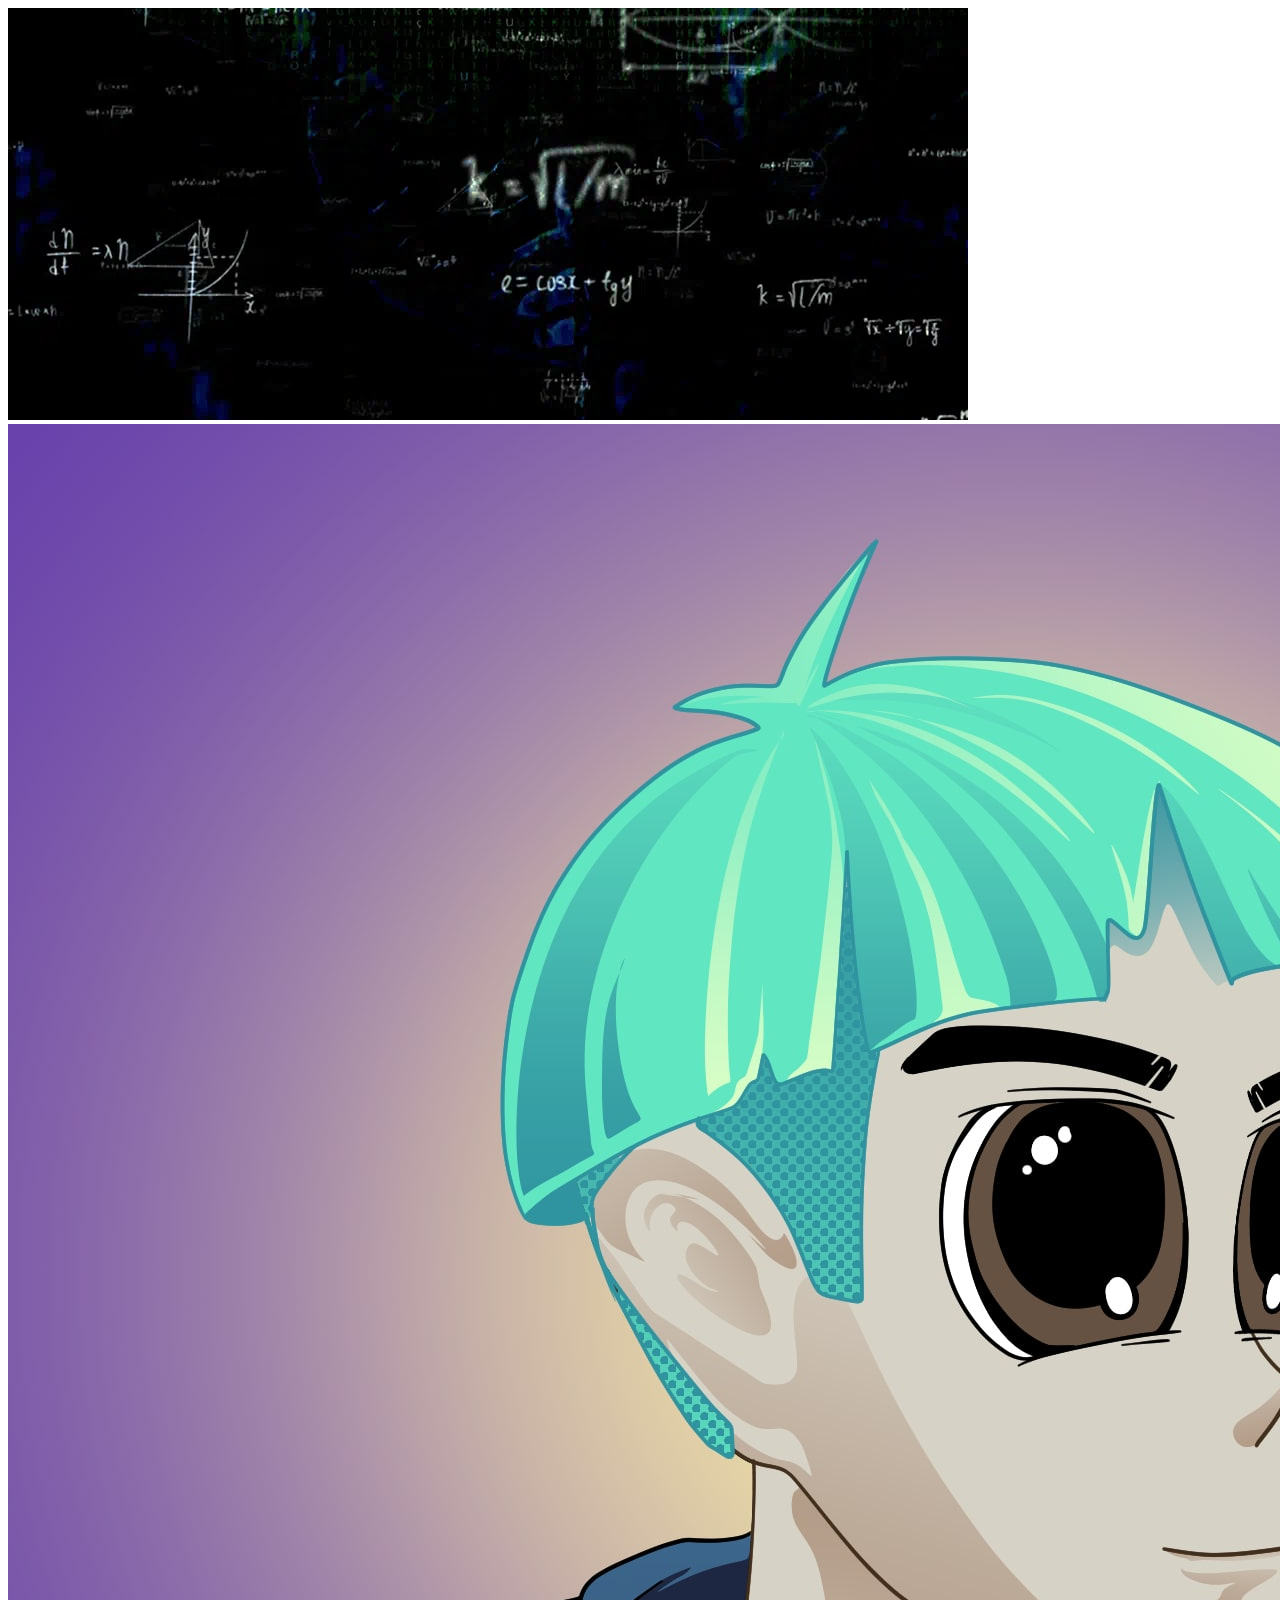
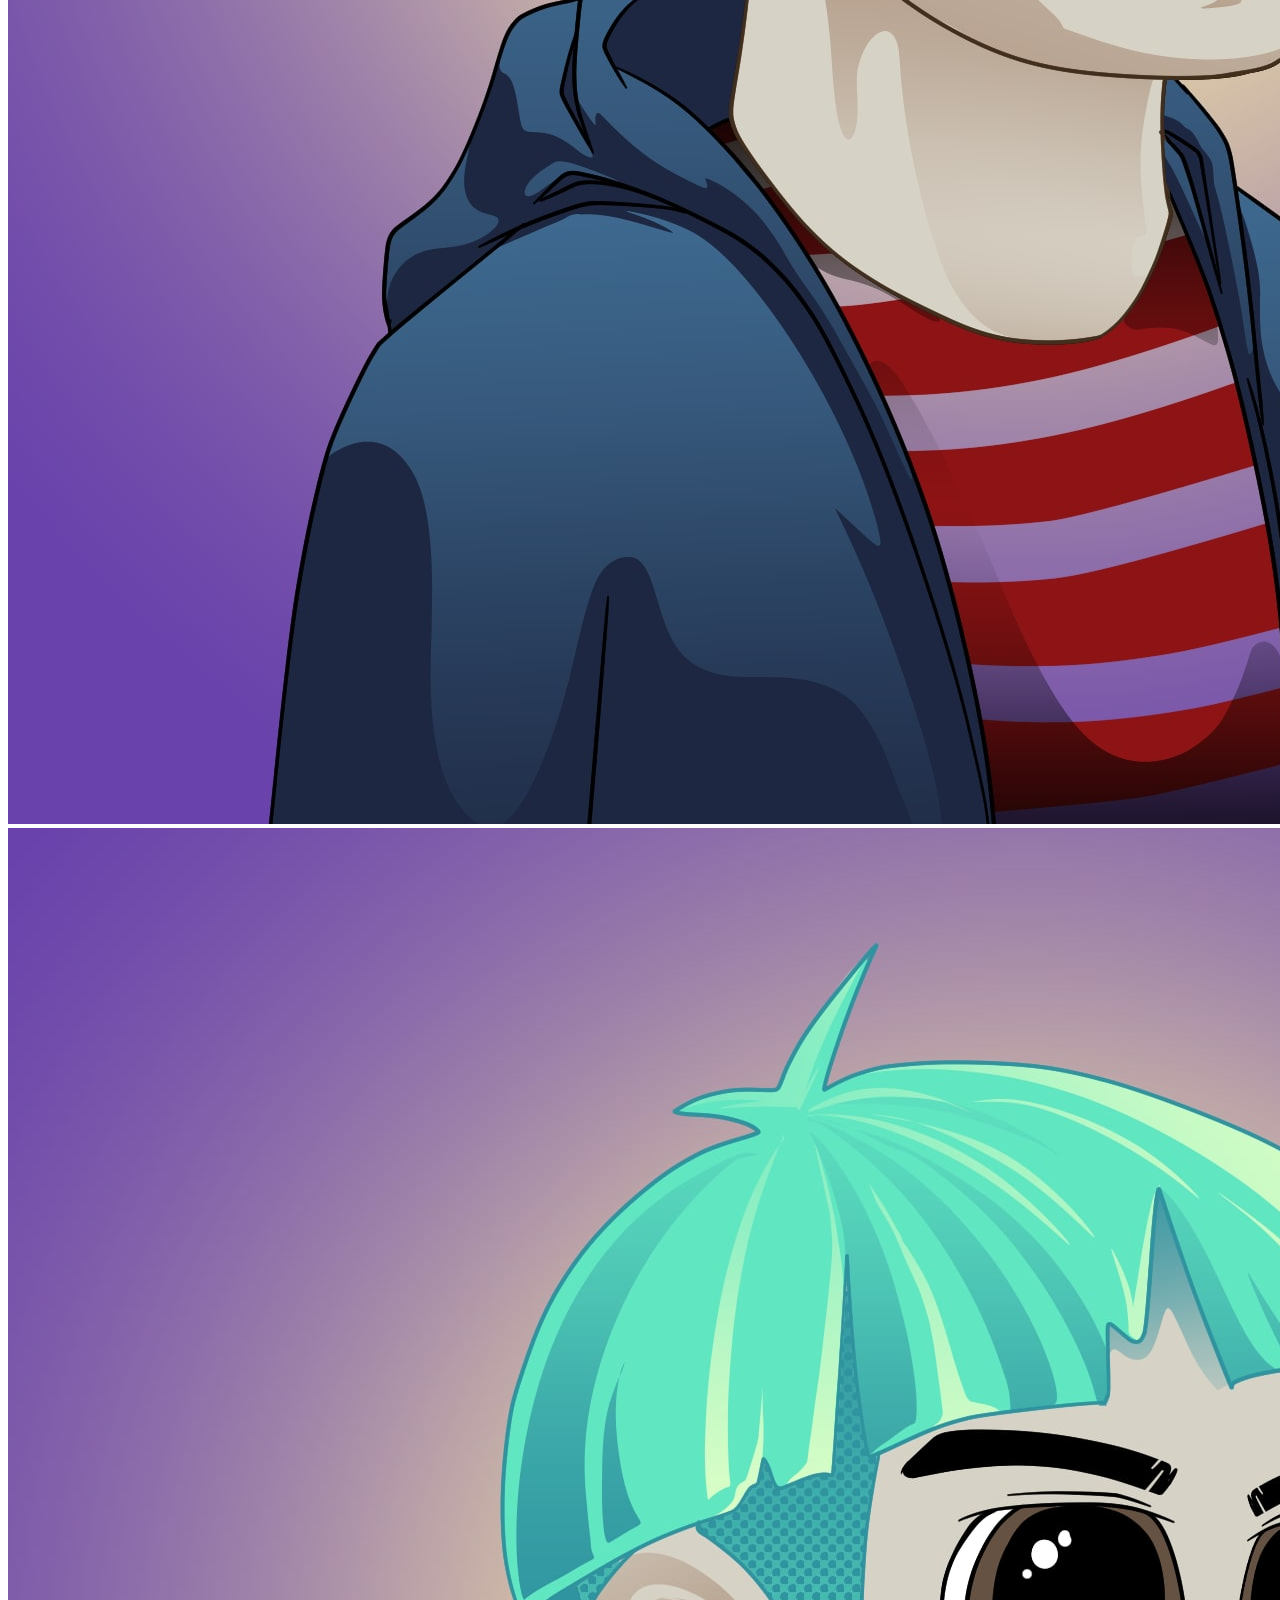
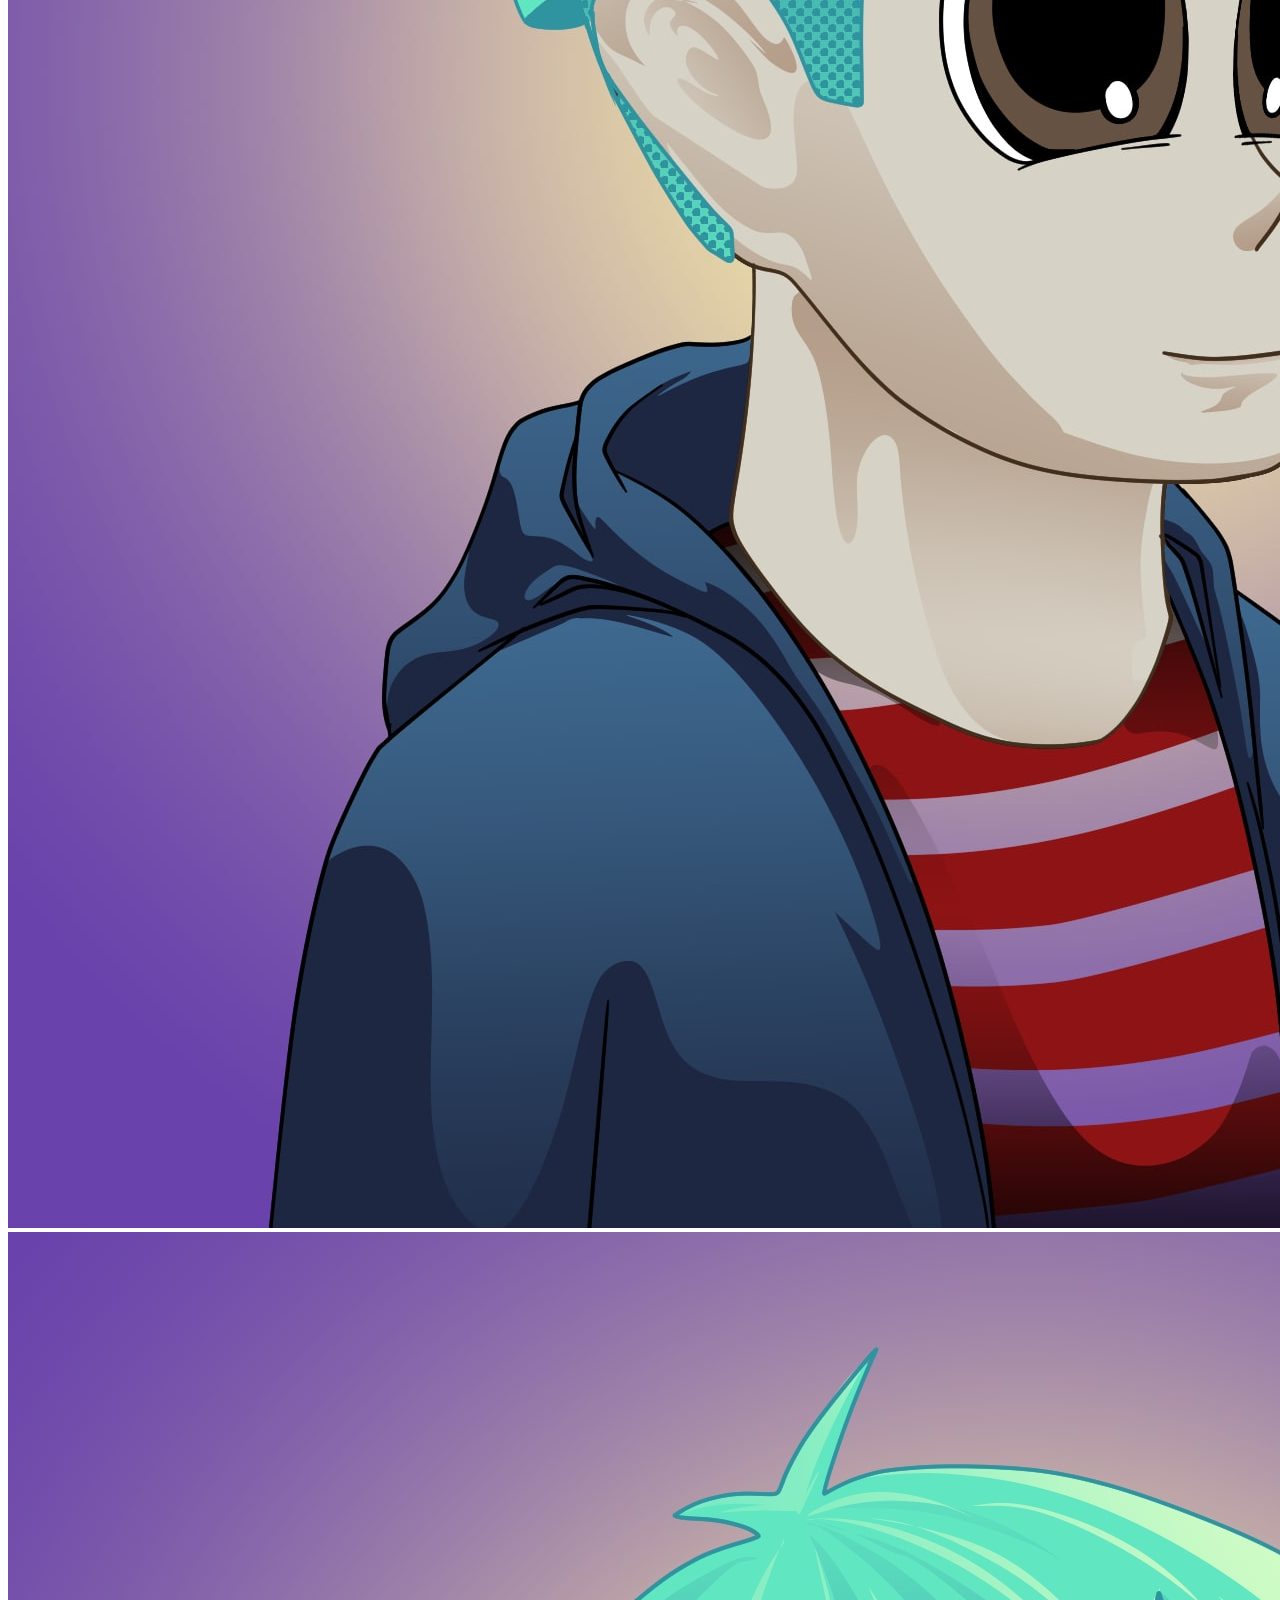
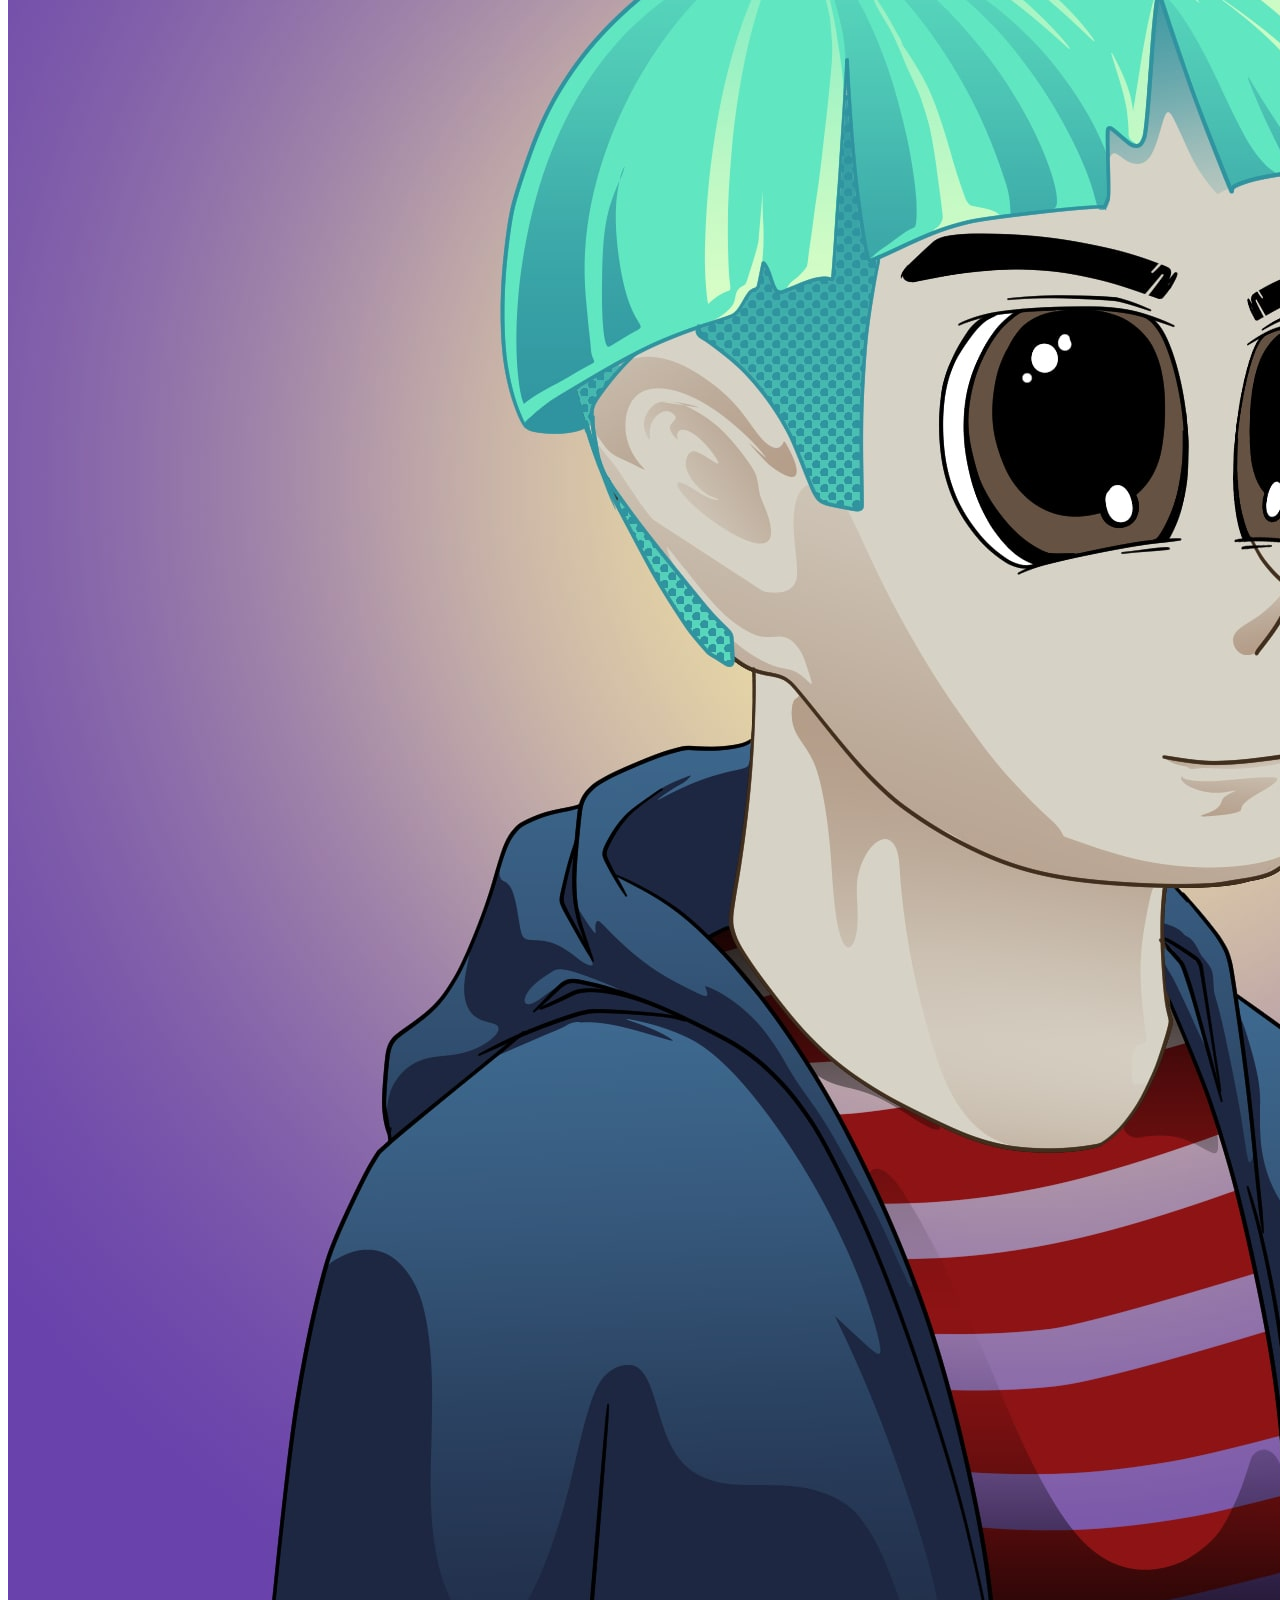
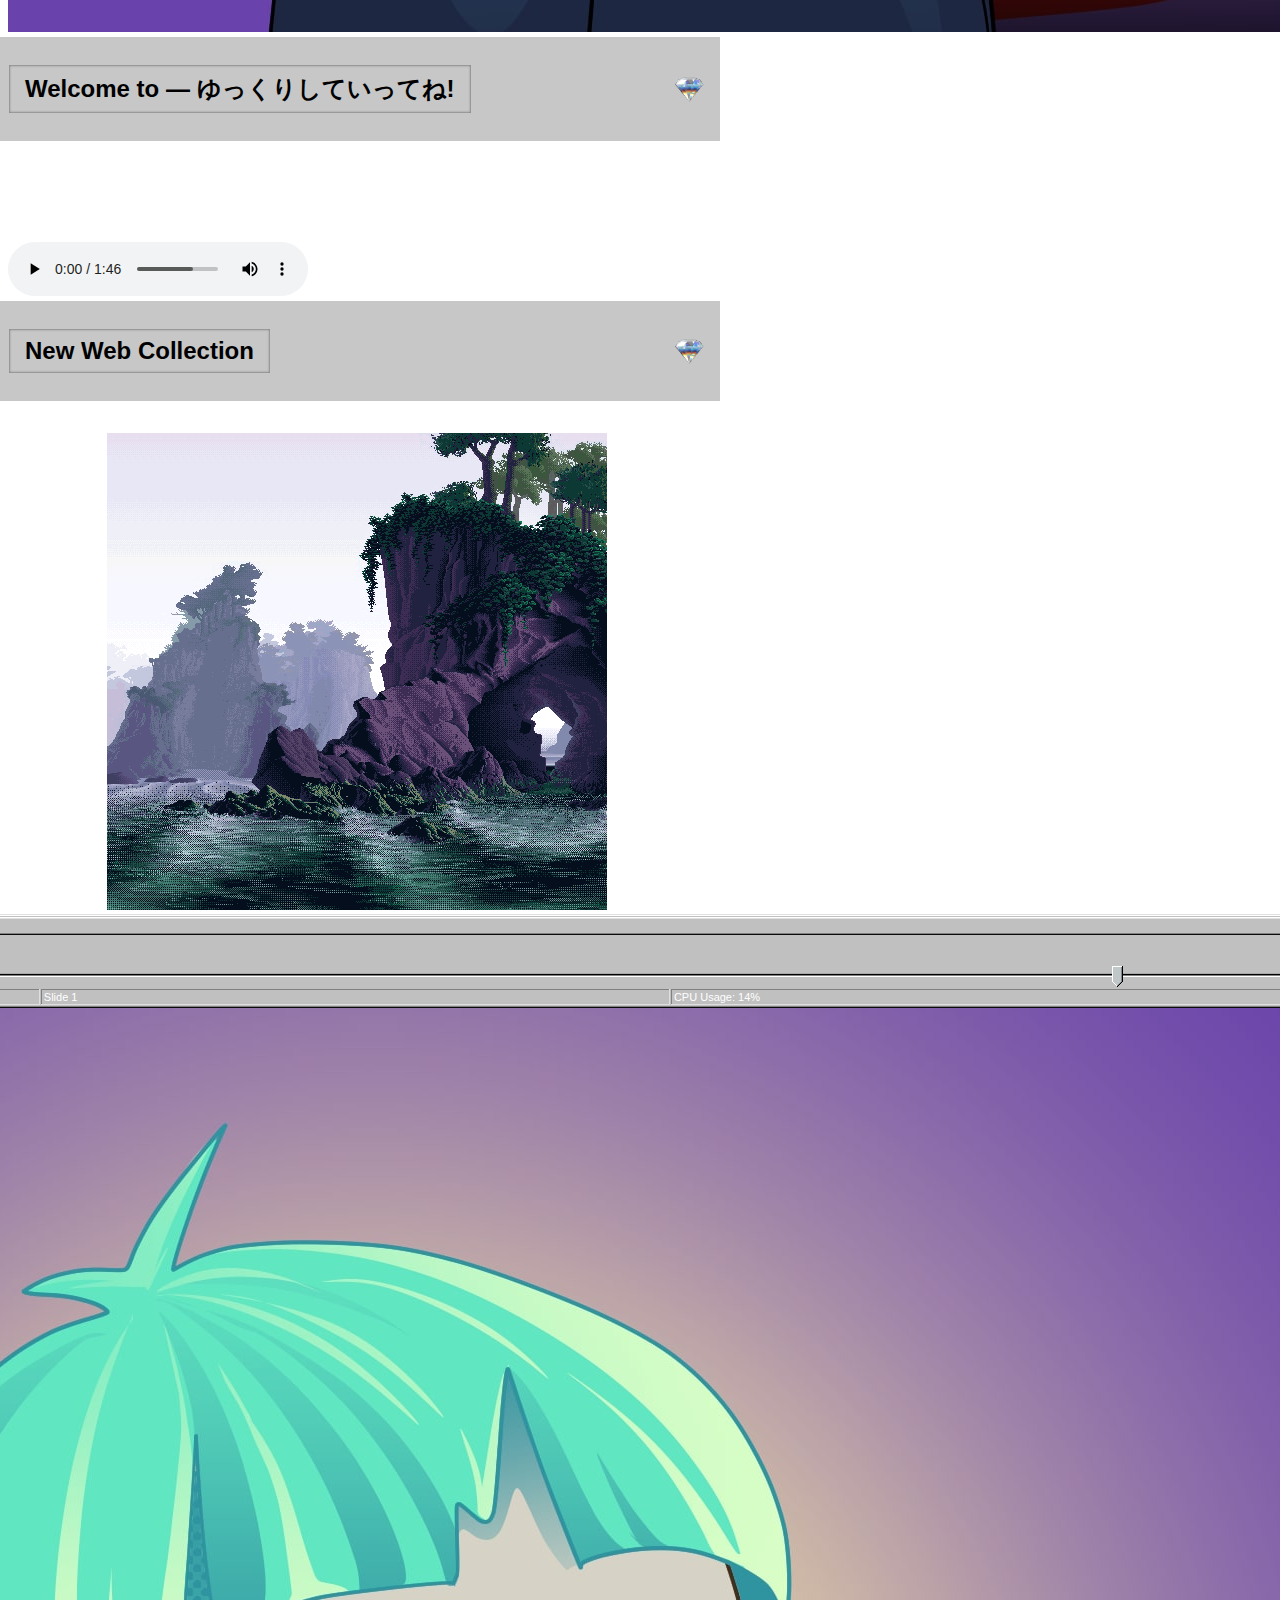
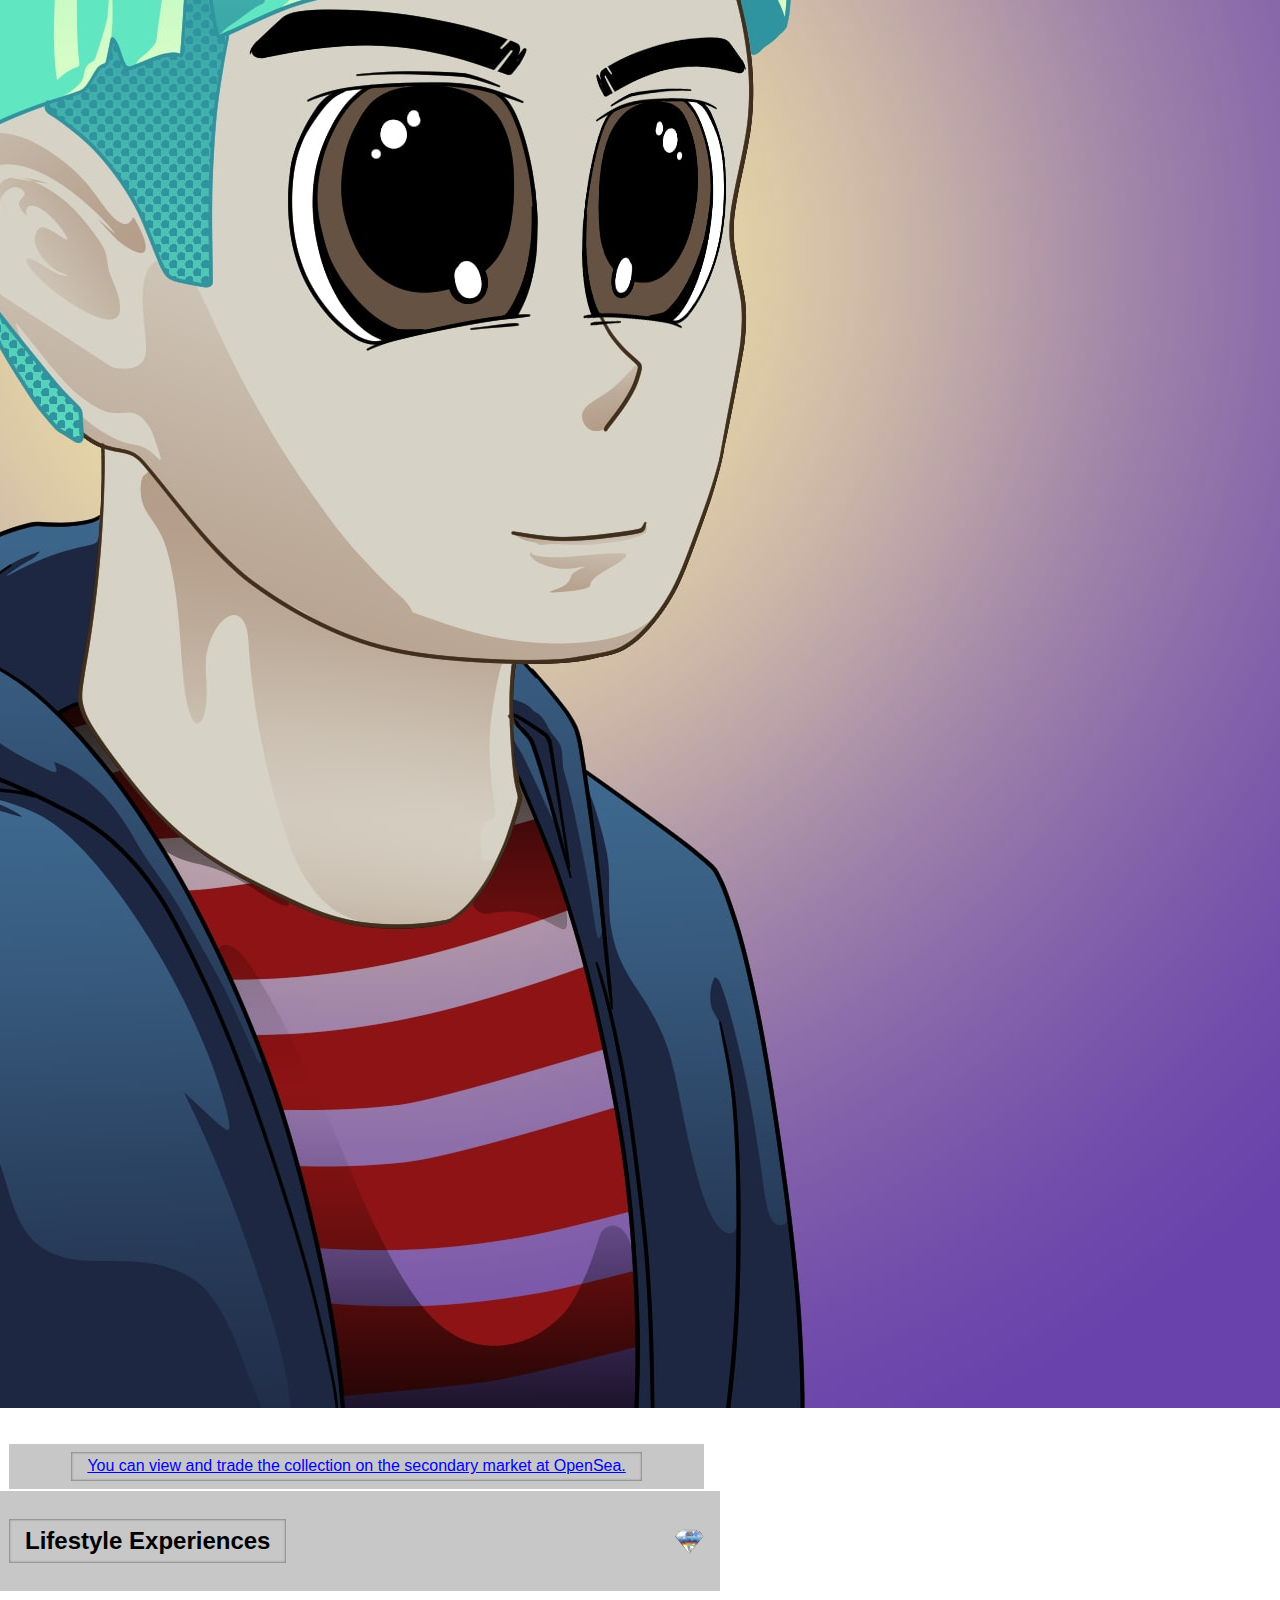
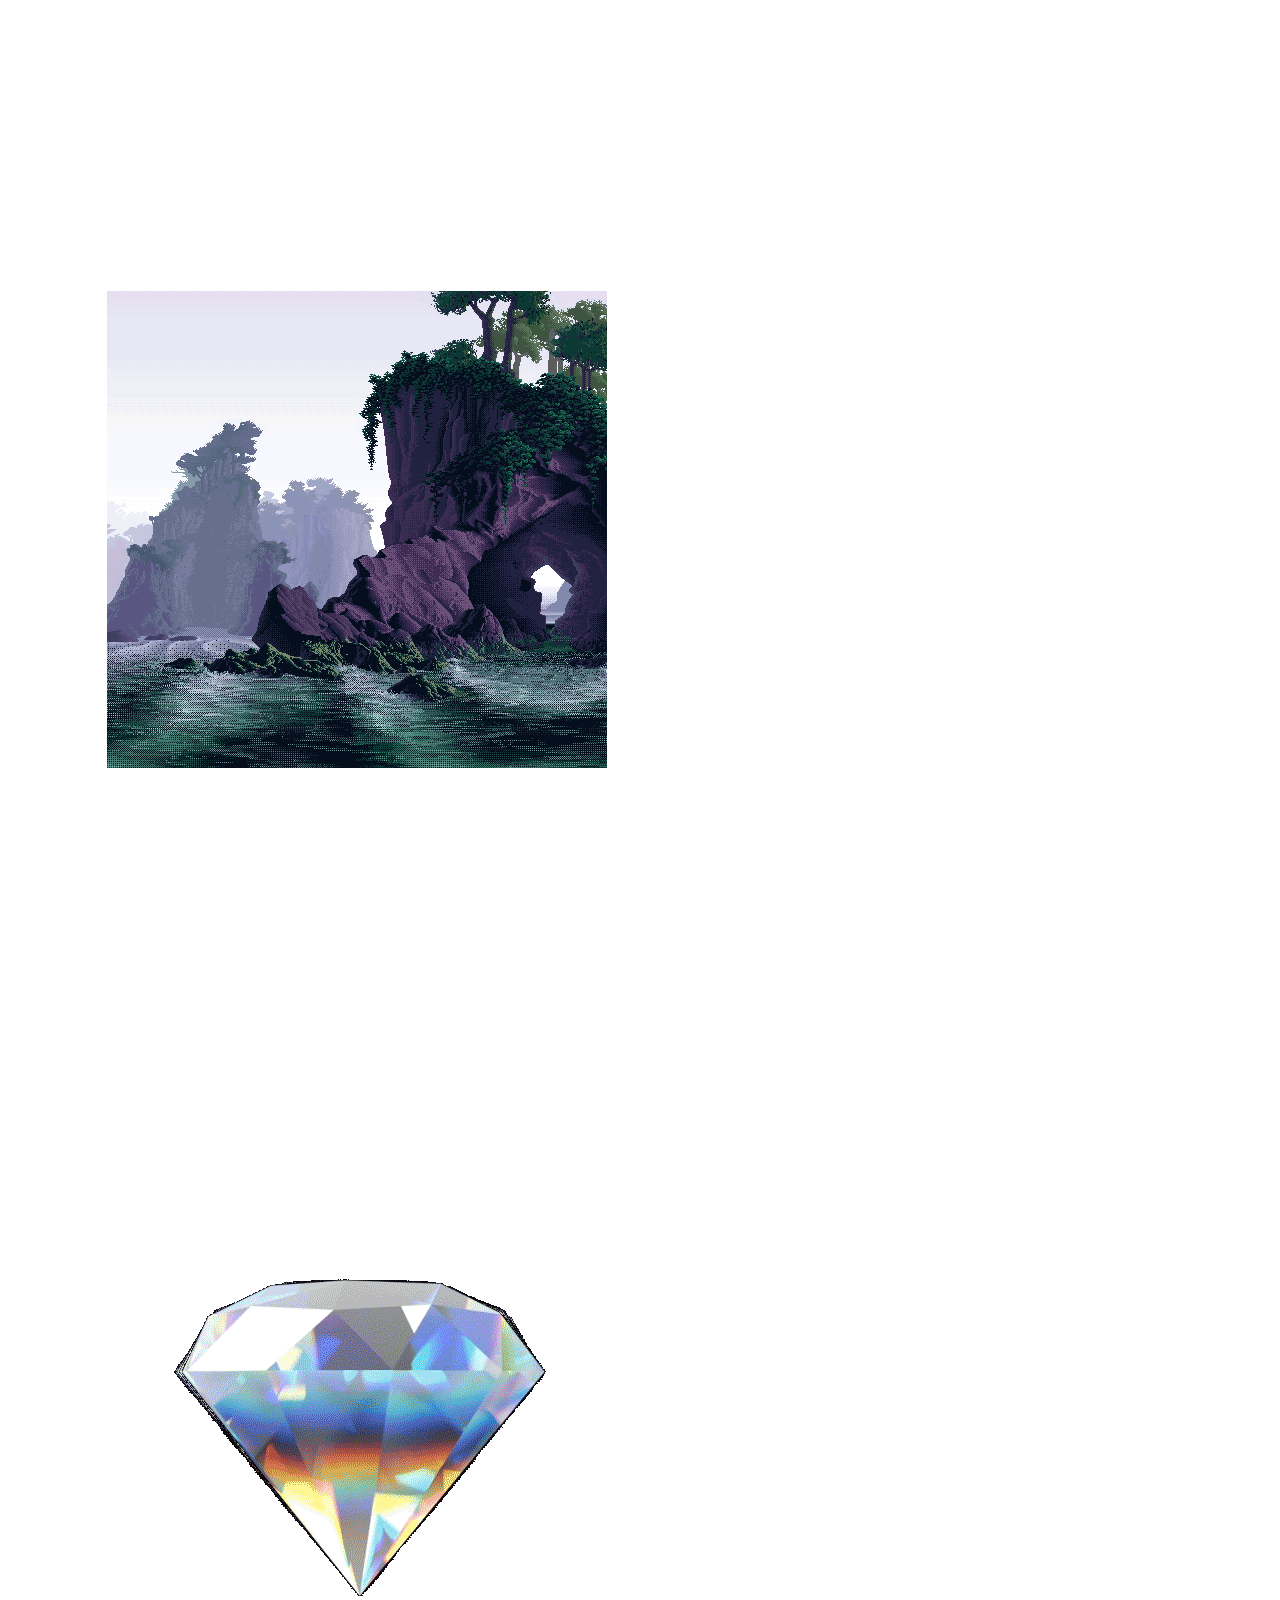
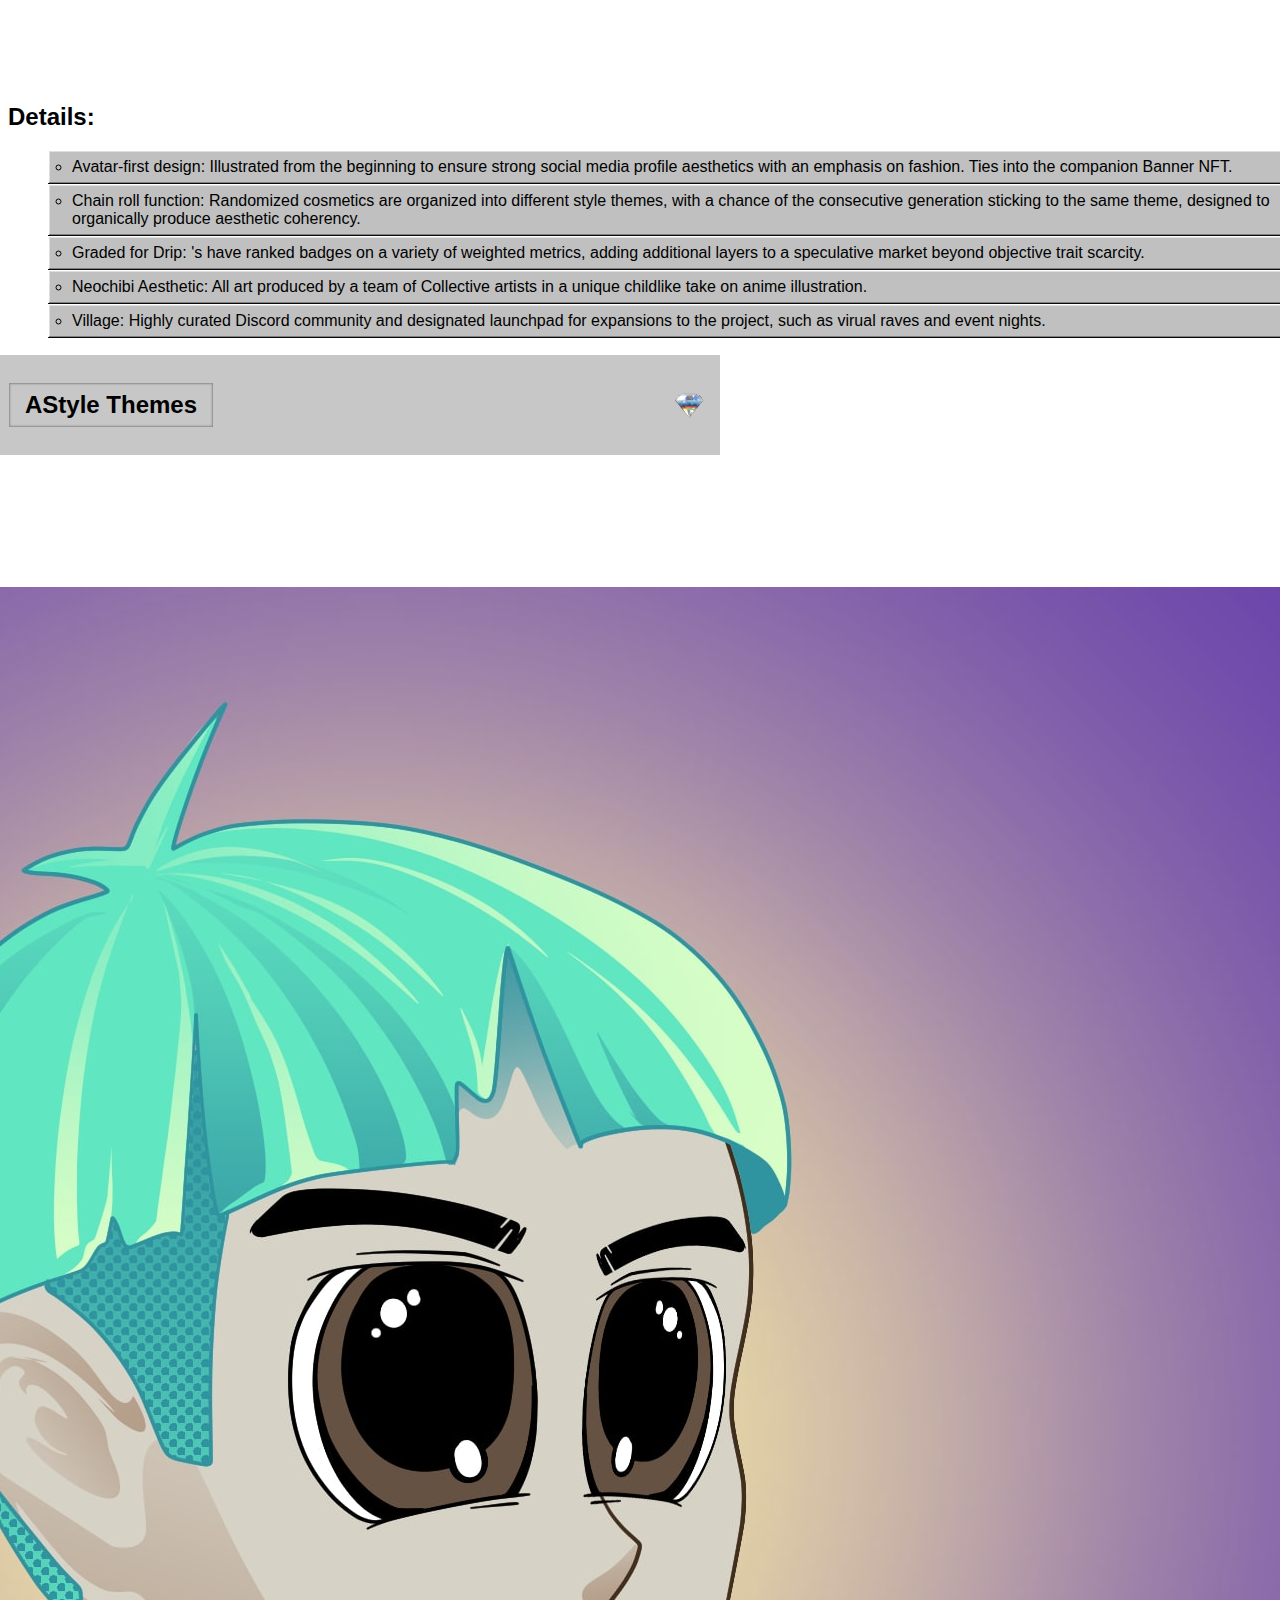
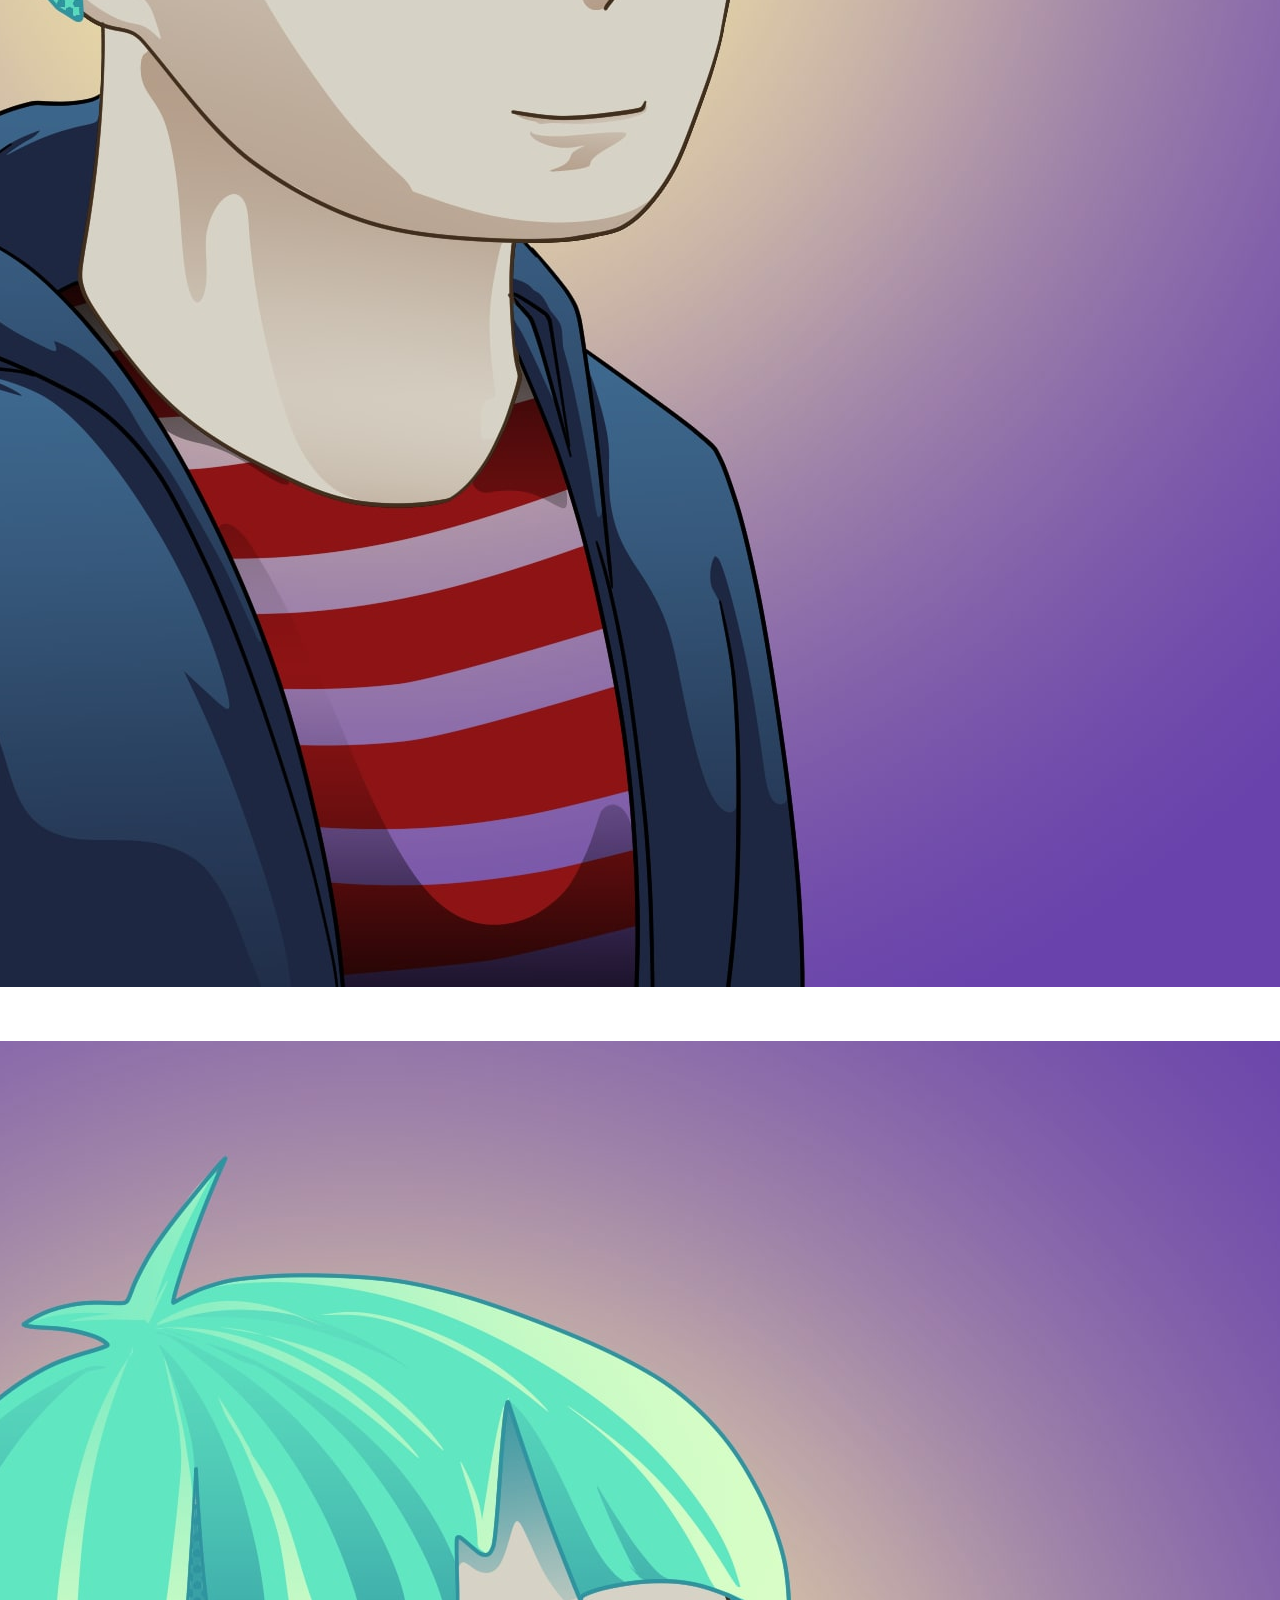
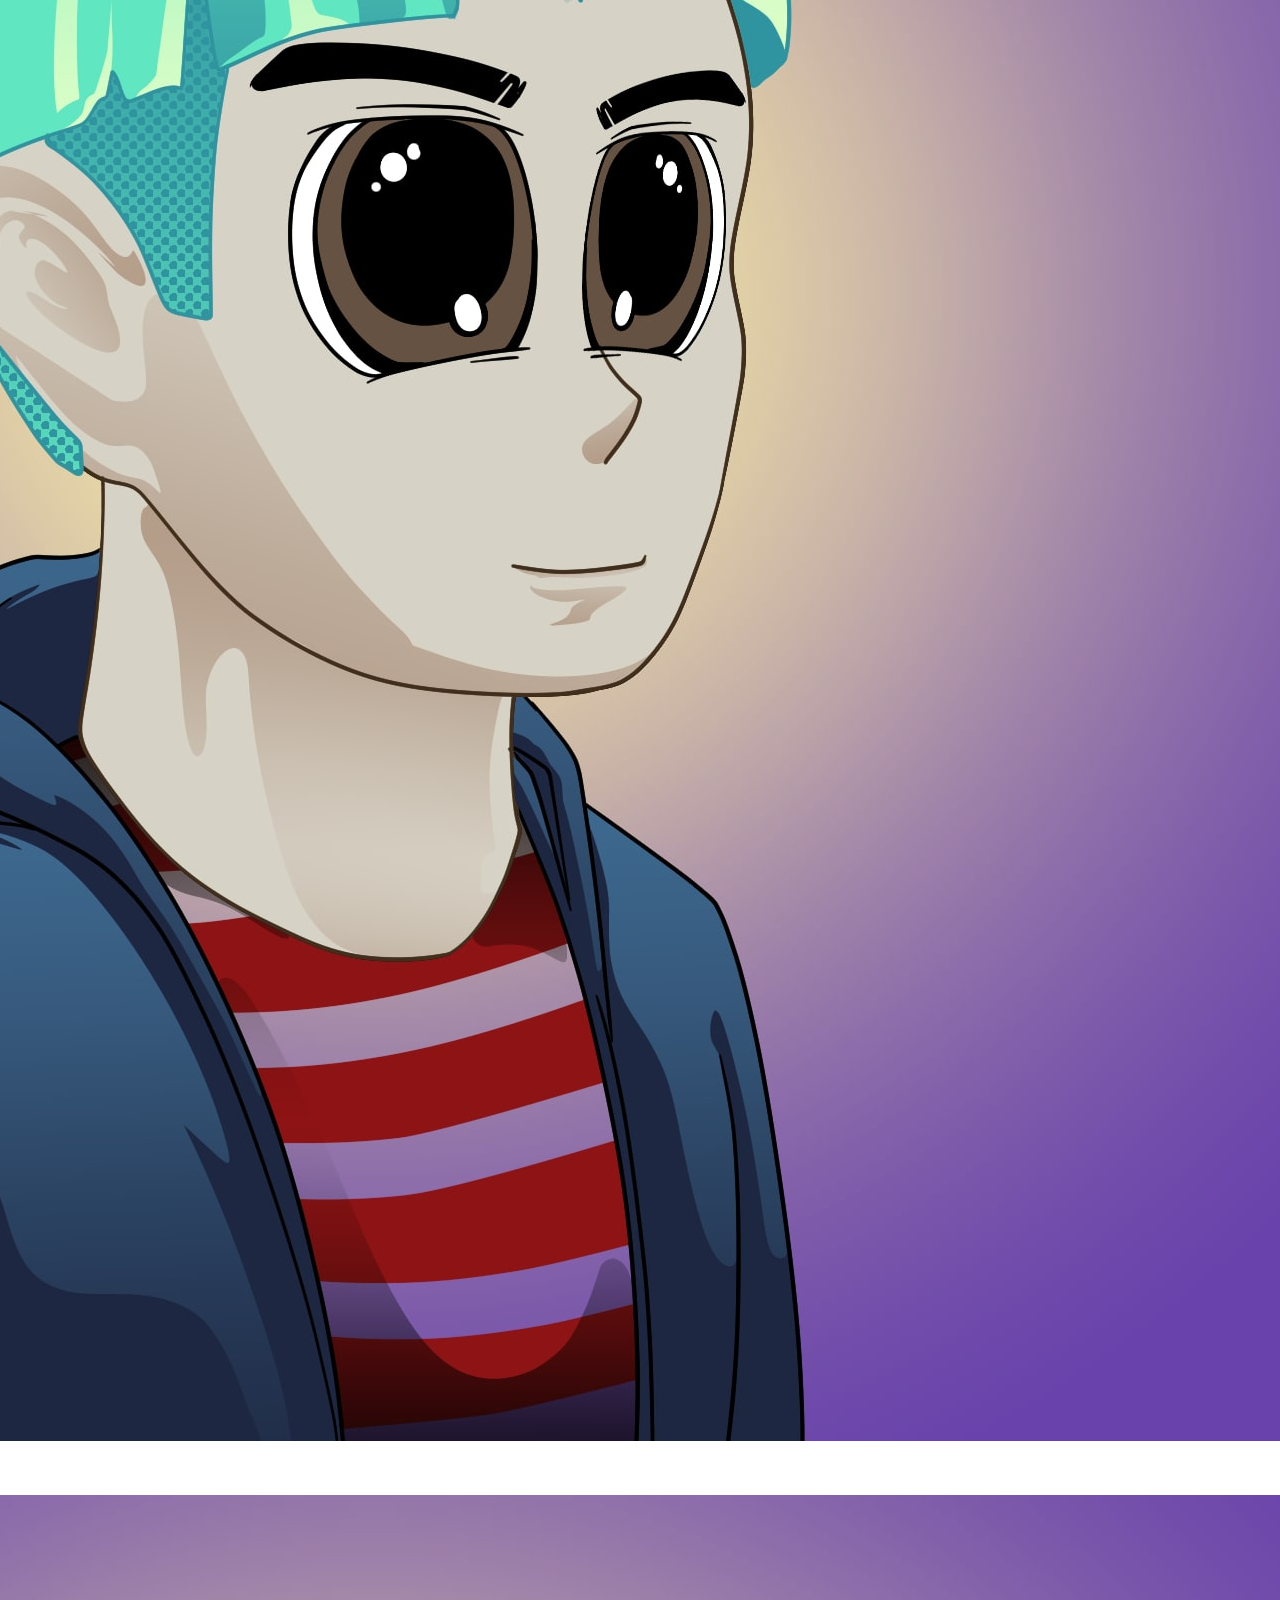
==== commit 41a41df1: "update" ====
--- a/index.html
+++ b/index.html
@@ -4,6 +4,11 @@
     <meta charset="UTF-8" />
     <meta name="viewport" content="width=device-width, initial-scale=1.0" />
     <link rel="preconnect" href="https://fonts.googleapis.com" />
+    <link
+    rel="icon"
+    type="image/png"
+    sizes="32x32"
+    href="./static/images/favicon.jpg"/>
     <link rel="preconnect" href="https://fonts.gstatic.com" crossorigin />
     <link
       href="https://fonts.googleapis.com/css2?family=VT323&display=swap"
@@ -34,17 +39,17 @@
         class="flex relative justify-center items-center border-2 border-black"
       >
         <img
-          src="./static/images/asdd.jpg"
+          src="./static/images/logo.jpg"
           alt="head"
           class="w-[30%] lg:w-[200px] h-auto"
         />
         <img
-          src="./static/images/asdd.jpg"
+          src="./static/images/logo.jpg"
           alt="head"
           class="w-[30%] lg:w-[200px] h-auto"
         />
         <img
-          src="./static/images/asdd.jpg"
+          src="./static/images/logo.jpg"
           alt="head"
           class="w-[30%] lg:w-[200px] h-auto"
         />
@@ -122,7 +127,7 @@
                   </div>
 
             </div>
-            <img src="./static/images/asdd.png" alt="" />
+            <img src="./static/images/logo.jpg" alt="" />
           </div>
         </div>
 
@@ -272,27 +277,27 @@
           class="imagesCol flex flex-wrap justify-center items-center px-10 gap-6"
         >
           <div class="image w-[27%]">
-            <img src="./static/images/asdd.jpg" alt="" />
+            <img src="./static/images/logo.jpg" alt="" />
             <p class="">lorem</p>
           </div>
 
           <div class="image w-[27%]">
-            <img src="./static/images/asdd.jpg" alt="" />
+            <img src="./static/images/logo.jpg" alt="" />
             <p class="">lorem</p>
           </div>
 
           <div class="image w-[27%]">
-            <img src="./static/images/asdd.jpg" alt="" />
+            <img src="./static/images/logo.jpg" alt="" />
             <p class="">lorem</p>
           </div>
 
           <div class="image w-[27%]">
-            <img src="./static/images/asdd.jpg" alt="" />
+            <img src="./static/images/logo.jpg" alt="" />
             <p class="">lorem</p>
           </div>
 
           <div class="image w-[27%]">
-            <img src="./static/images/asdd.jpg" alt="" />
+            <img src="./static/images/logo.jpg" alt="" />
             <p class="">lorem</p>
           </div>
         </div>
@@ -360,7 +365,7 @@
         </p>
 
         <div class="imagesBanner text-center mt-4">
-          <img src="./static/images/asdd.png" alt="" class="w-[60%] h-auto" />
+          <img src="./static/images/logo.jpg" alt="" class="w-[60%] h-auto" />
           <a href="#" class="bannerLink">Remilio #3452</a>
         </div>
 
@@ -378,7 +383,7 @@
         </p>
 
         <div class="imagesBanner text-center mt-4">
-          <img src="./static/images/asdd.png" alt="" class="w-[60%] h-auto" />
+          <img src="./static/images/logo.jpg" alt="" class="w-[60%] h-auto" />
           <a href="#" class="bannerLink"> That B.I.T.C.H.</a>
         </div>
 
